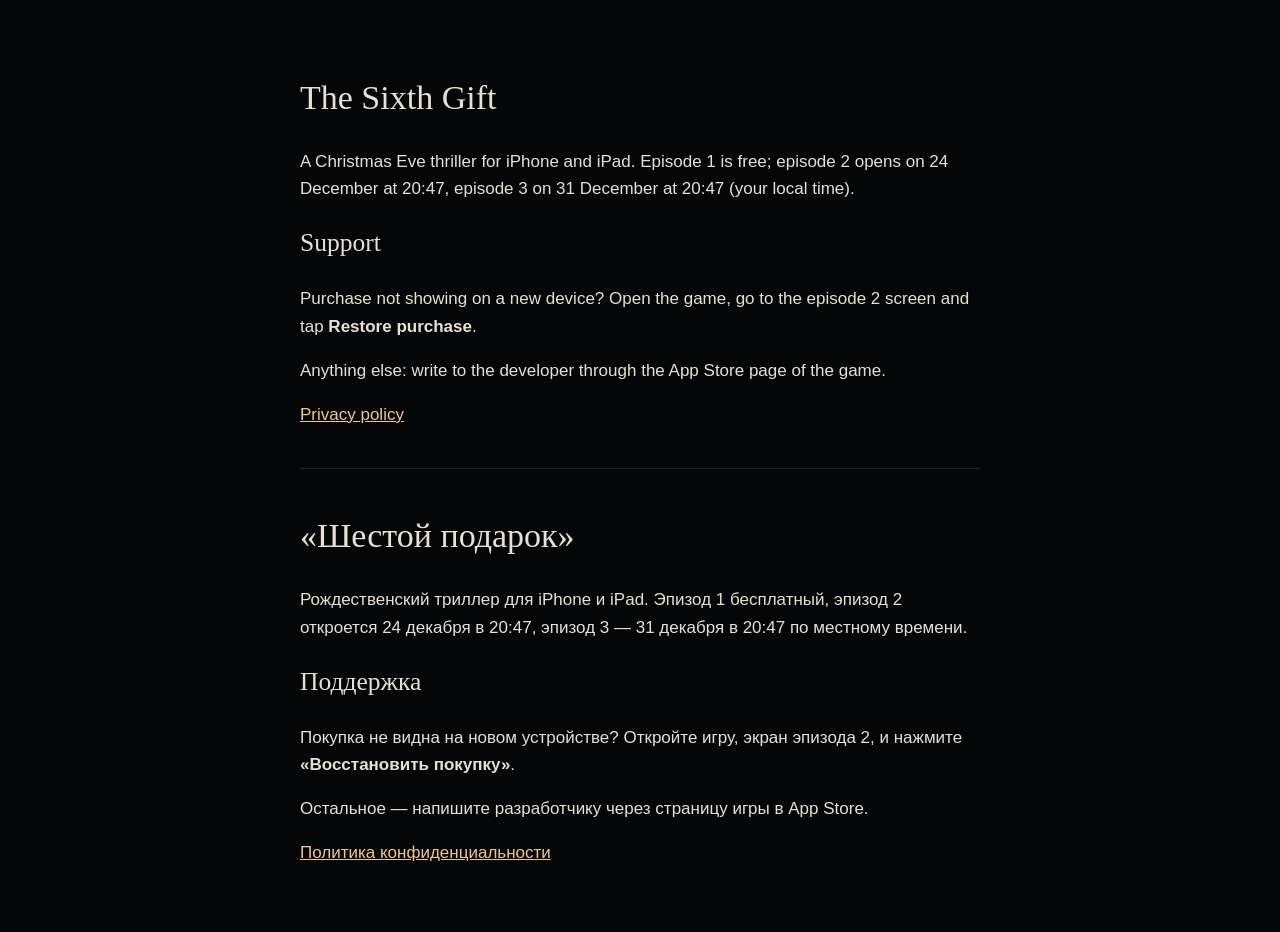
==== index.html @ 26faf343 "Шестой подарок: OpenSpec add-sixth-gift, ядро, сценарий, приложение, шейдеры, fastlane Co-Authored-B" ====
<!doctype html><html lang="en"><head><meta charset="utf-8"><meta name="viewport" content="width=device-width,initial-scale=1">
<title>The Sixth Gift — Support</title><style>body{background:#050607;color:#e8e1d3;font:17px/1.6 -apple-system,Helvetica,Arial,sans-serif;max-width:680px;margin:0 auto;padding:48px 20px}
h1,h2{font-family:Georgia,serif;font-weight:500}a{color:#efc792}hr{border:0;border-top:1px solid #222;margin:40px 0}</style></head><body>
<h1>The Sixth Gift</h1>
<p>A Christmas Eve thriller for iPhone and iPad. Episode 1 is free; episode 2 opens on 24 December at 20:47, episode 3 on 31 December at 20:47 (your local time).</p>
<h2>Support</h2>
<p>Purchase not showing on a new device? Open the game, go to the episode 2 screen and tap <b>Restore purchase</b>.</p>
<p>Anything else: write to the developer through the App Store page of the game.</p>
<p><a href="privacy.html">Privacy policy</a></p>
<hr>
<h1>«Шестой подарок»</h1>
<p>Рождественский триллер для iPhone и iPad. Эпизод 1 бесплатный, эпизод 2 откроется 24 декабря в 20:47, эпизод 3 — 31 декабря в 20:47 по местному времени.</p>
<h2>Поддержка</h2>
<p>Покупка не видна на новом устройстве? Откройте игру, экран эпизода 2, и нажмите <b>«Восстановить покупку»</b>.</p>
<p>Остальное — напишите разработчику через страницу игры в App Store.</p>
<p><a href="privacy.html">Политика конфиденциальности</a></p>
</body></html>
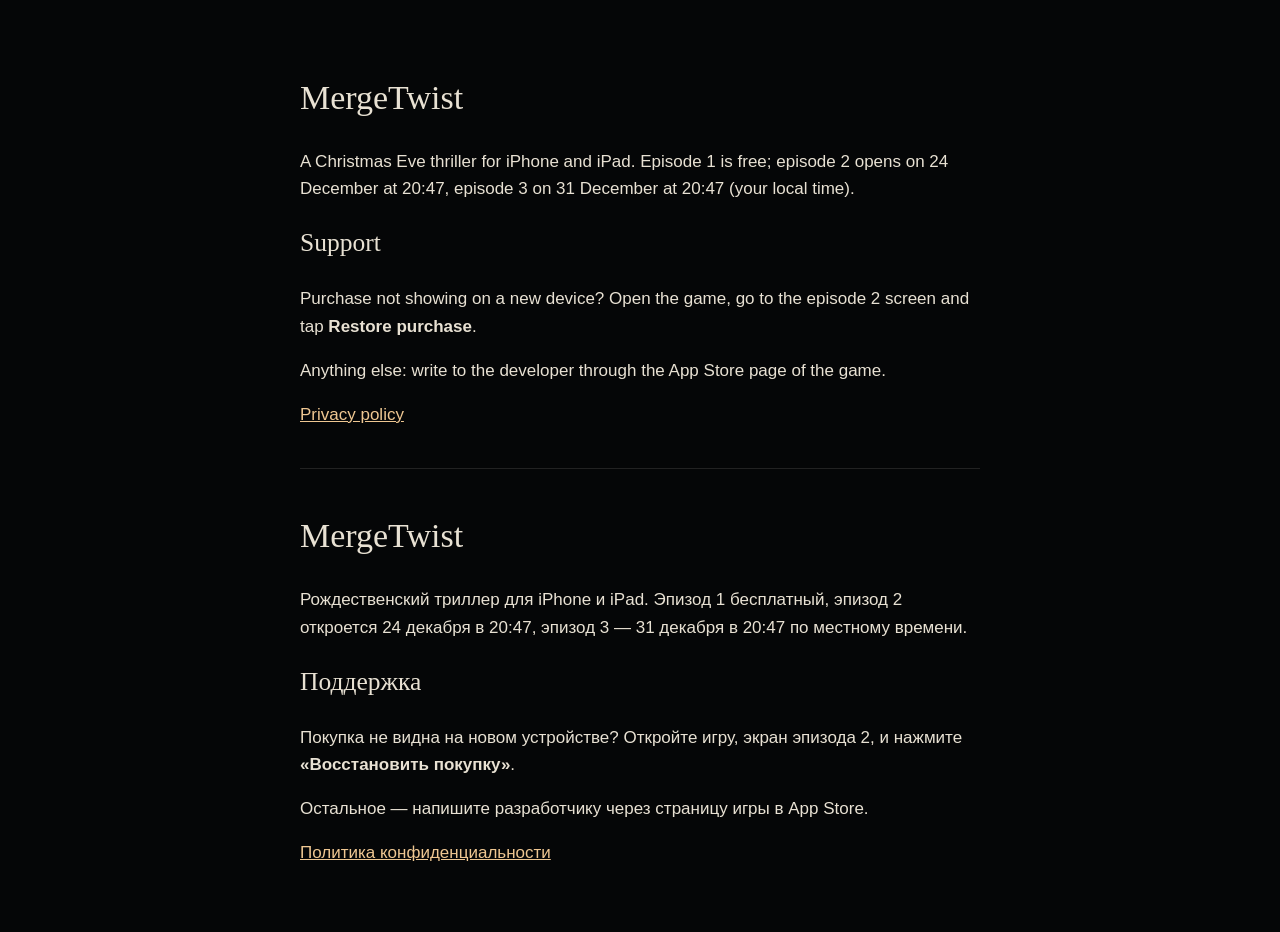
==== commit 9480d5a5: "Группа GitLab mergetwist: match, адреса сайта поддержки и политики, Pages для сайта, имя MergeTwist " ====
--- a/index.html
+++ b/index.html
@@ -1,14 +1,14 @@
 <!doctype html><html lang="en"><head><meta charset="utf-8"><meta name="viewport" content="width=device-width,initial-scale=1">
-<title>The Sixth Gift — Support</title><style>body{background:#050607;color:#e8e1d3;font:17px/1.6 -apple-system,Helvetica,Arial,sans-serif;max-width:680px;margin:0 auto;padding:48px 20px}
+<title>MergeTwist — Support</title><style>body{background:#050607;color:#e8e1d3;font:17px/1.6 -apple-system,Helvetica,Arial,sans-serif;max-width:680px;margin:0 auto;padding:48px 20px}
 h1,h2{font-family:Georgia,serif;font-weight:500}a{color:#efc792}hr{border:0;border-top:1px solid #222;margin:40px 0}</style></head><body>
-<h1>The Sixth Gift</h1>
+<h1>MergeTwist</h1>
 <p>A Christmas Eve thriller for iPhone and iPad. Episode 1 is free; episode 2 opens on 24 December at 20:47, episode 3 on 31 December at 20:47 (your local time).</p>
 <h2>Support</h2>
 <p>Purchase not showing on a new device? Open the game, go to the episode 2 screen and tap <b>Restore purchase</b>.</p>
 <p>Anything else: write to the developer through the App Store page of the game.</p>
 <p><a href="privacy.html">Privacy policy</a></p>
 <hr>
-<h1>«Шестой подарок»</h1>
+<h1>MergeTwist</h1>
 <p>Рождественский триллер для iPhone и iPad. Эпизод 1 бесплатный, эпизод 2 откроется 24 декабря в 20:47, эпизод 3 — 31 декабря в 20:47 по местному времени.</p>
 <h2>Поддержка</h2>
 <p>Покупка не видна на новом устройстве? Откройте игру, экран эпизода 2, и нажмите <b>«Восстановить покупку»</b>.</p>
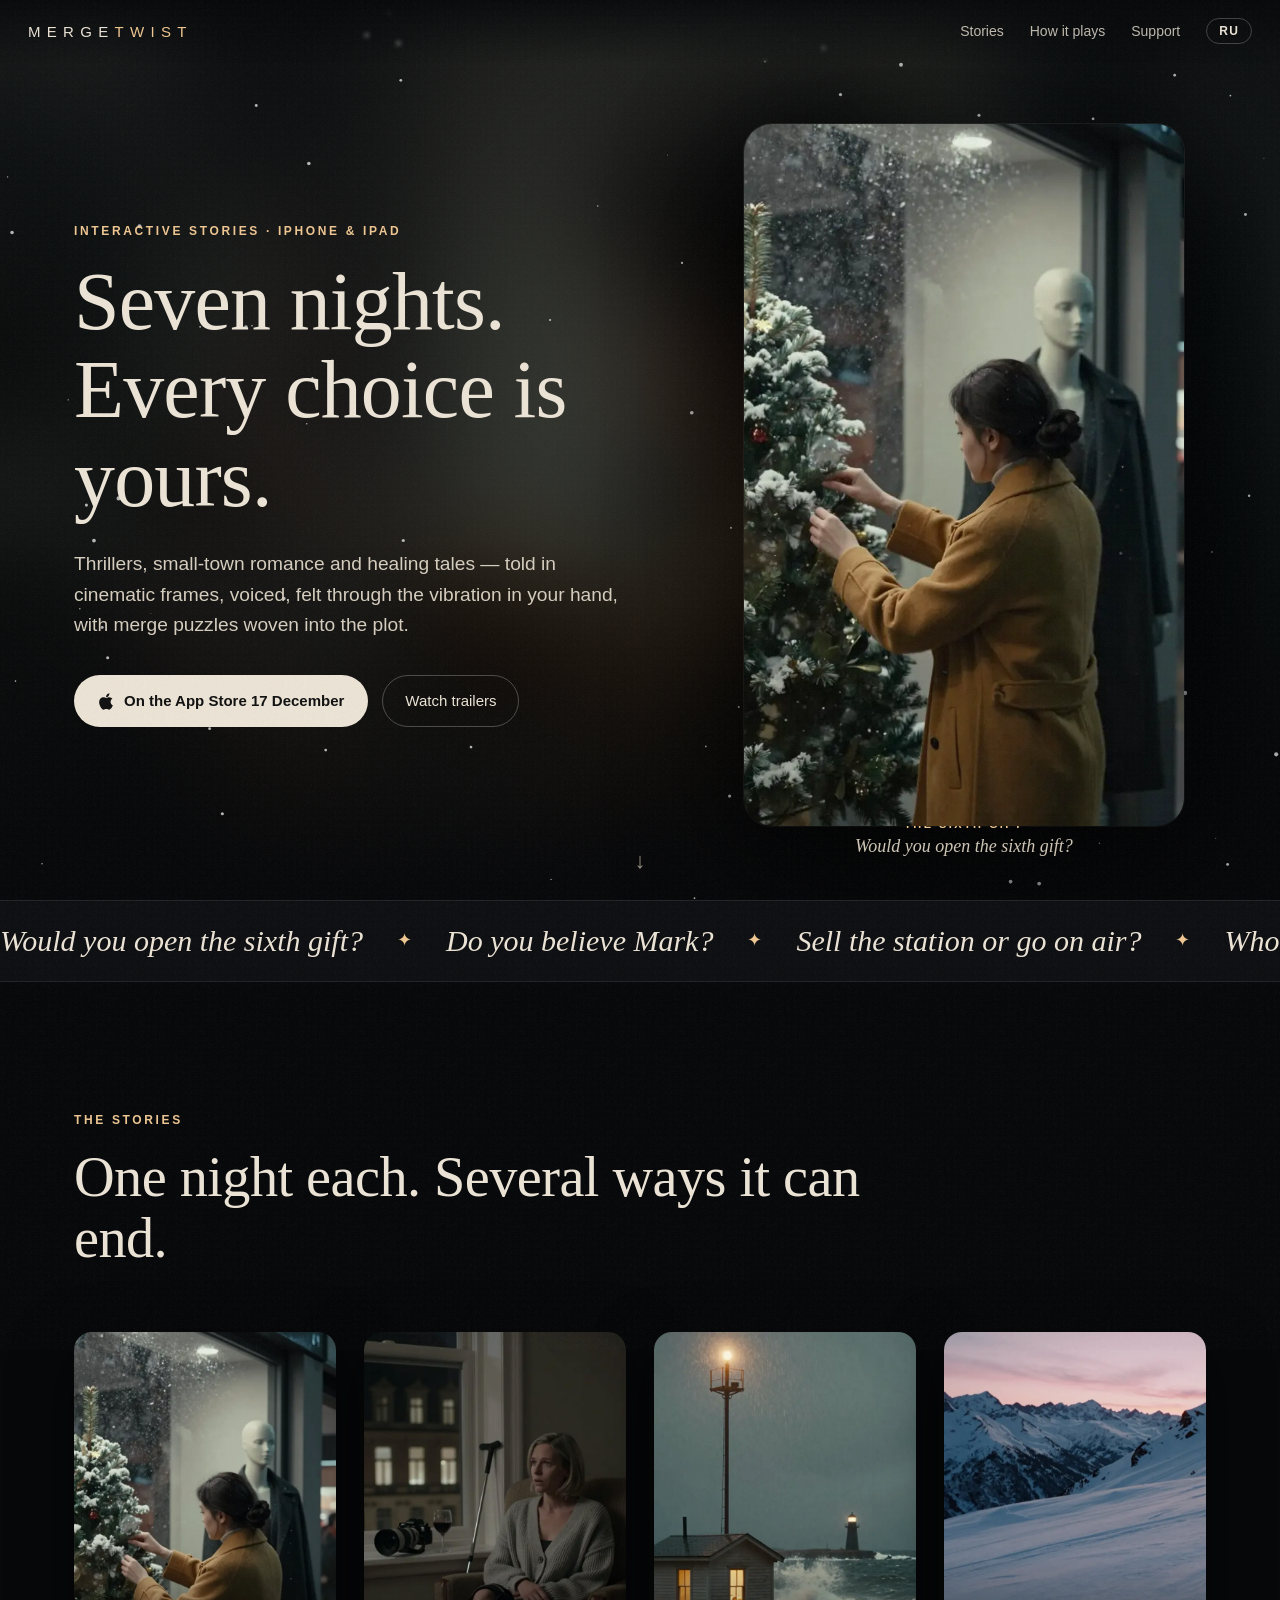
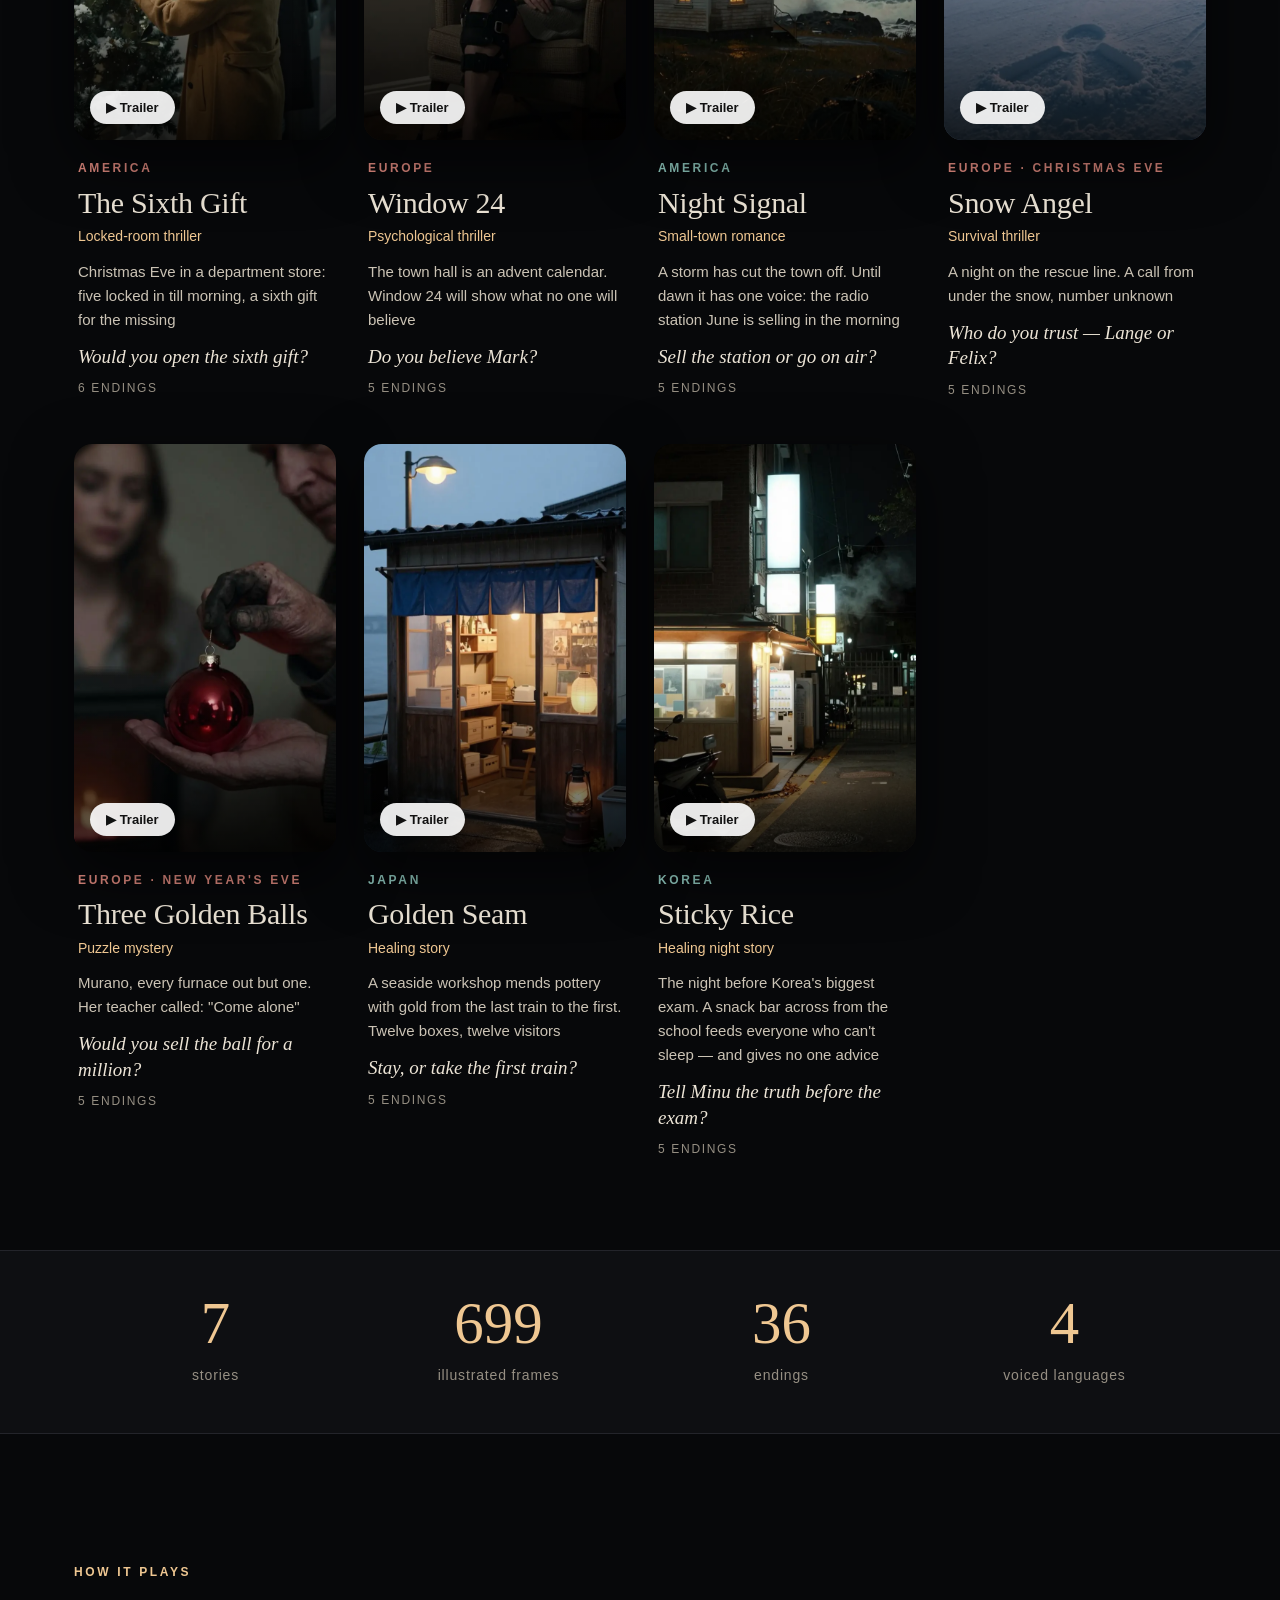
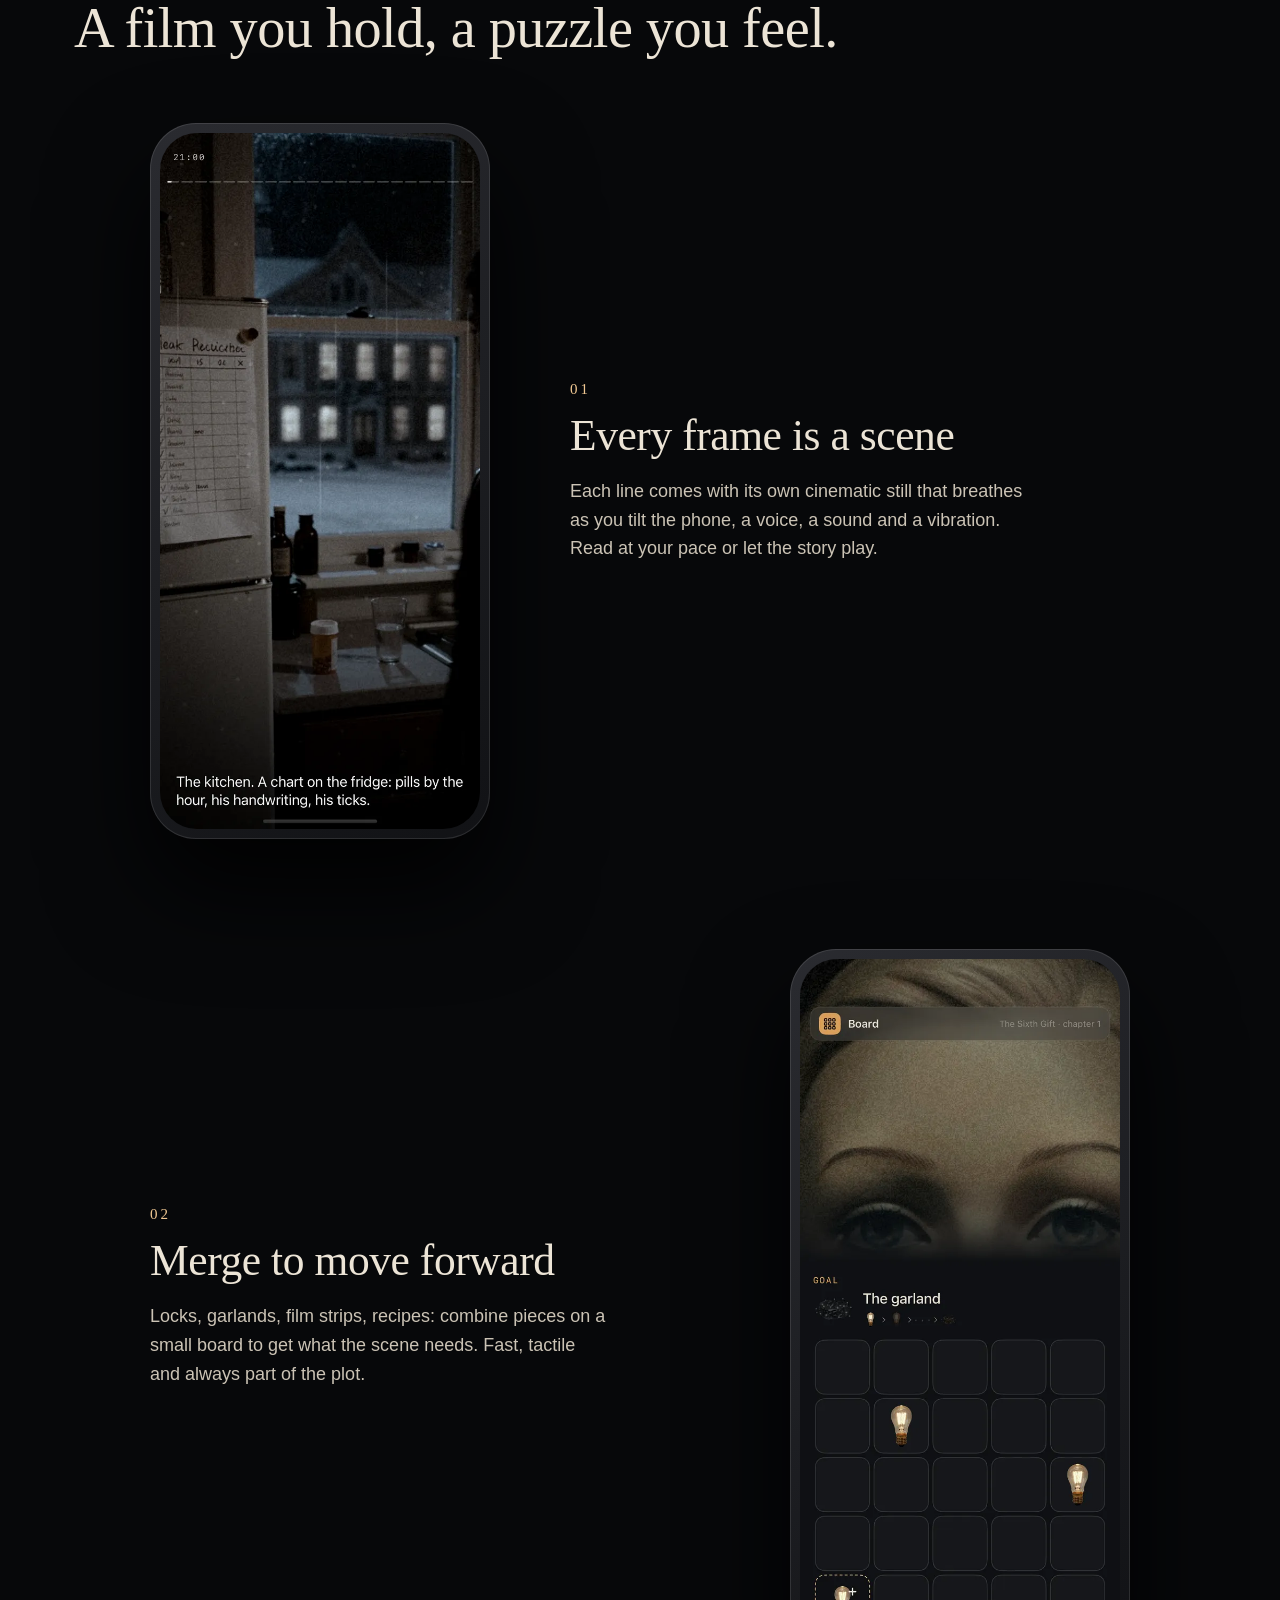
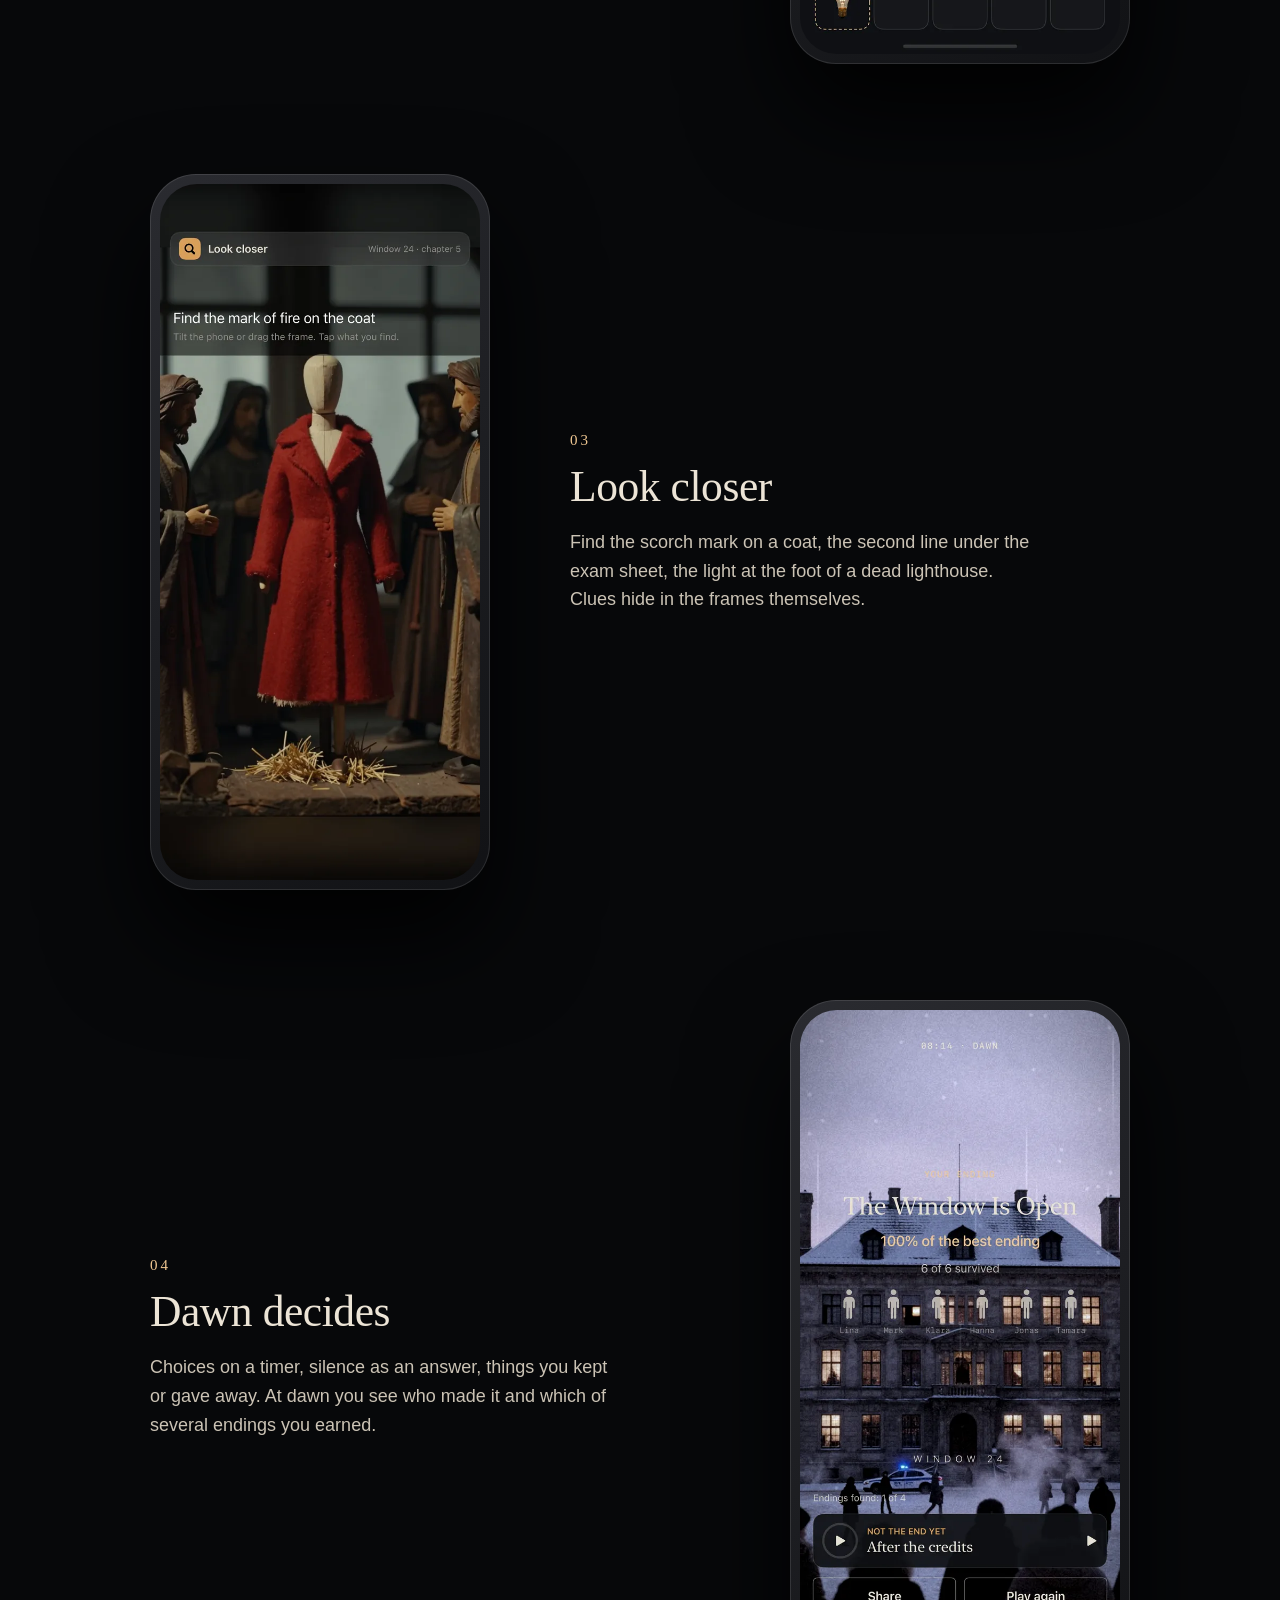
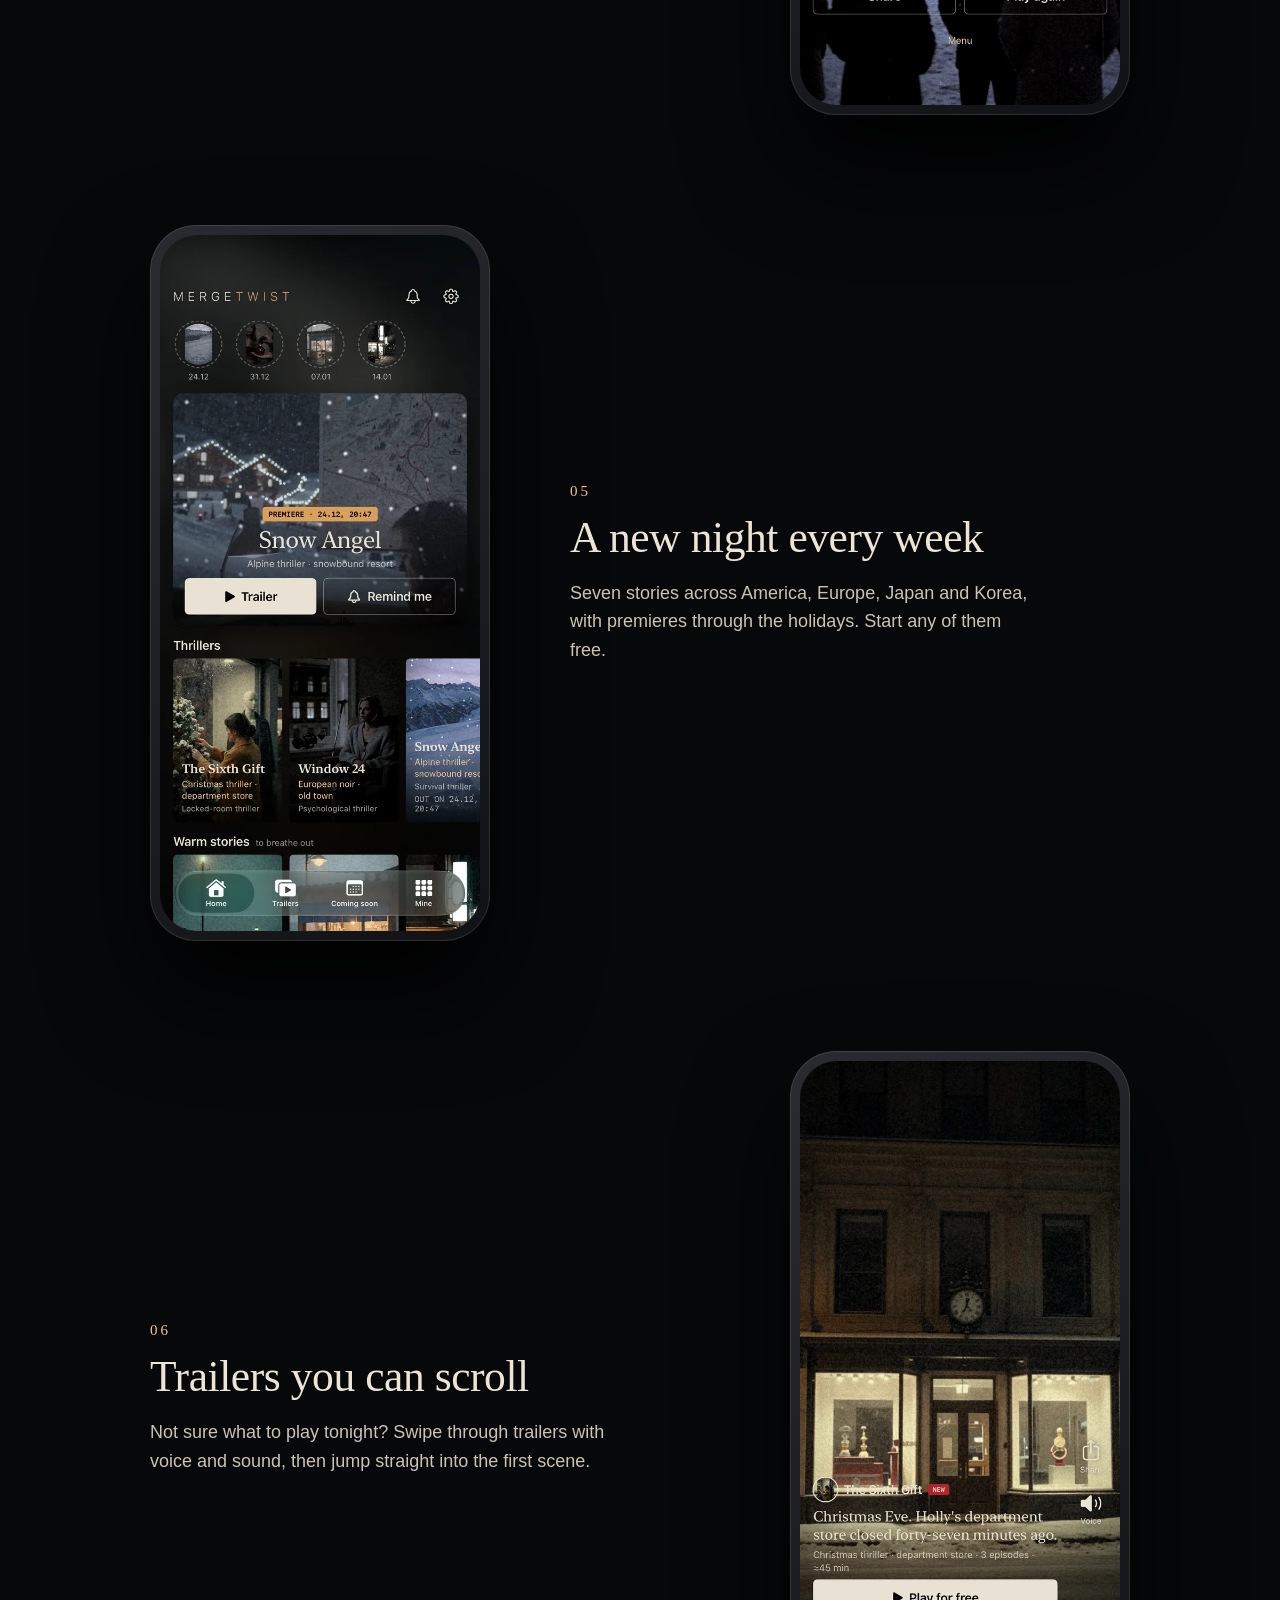
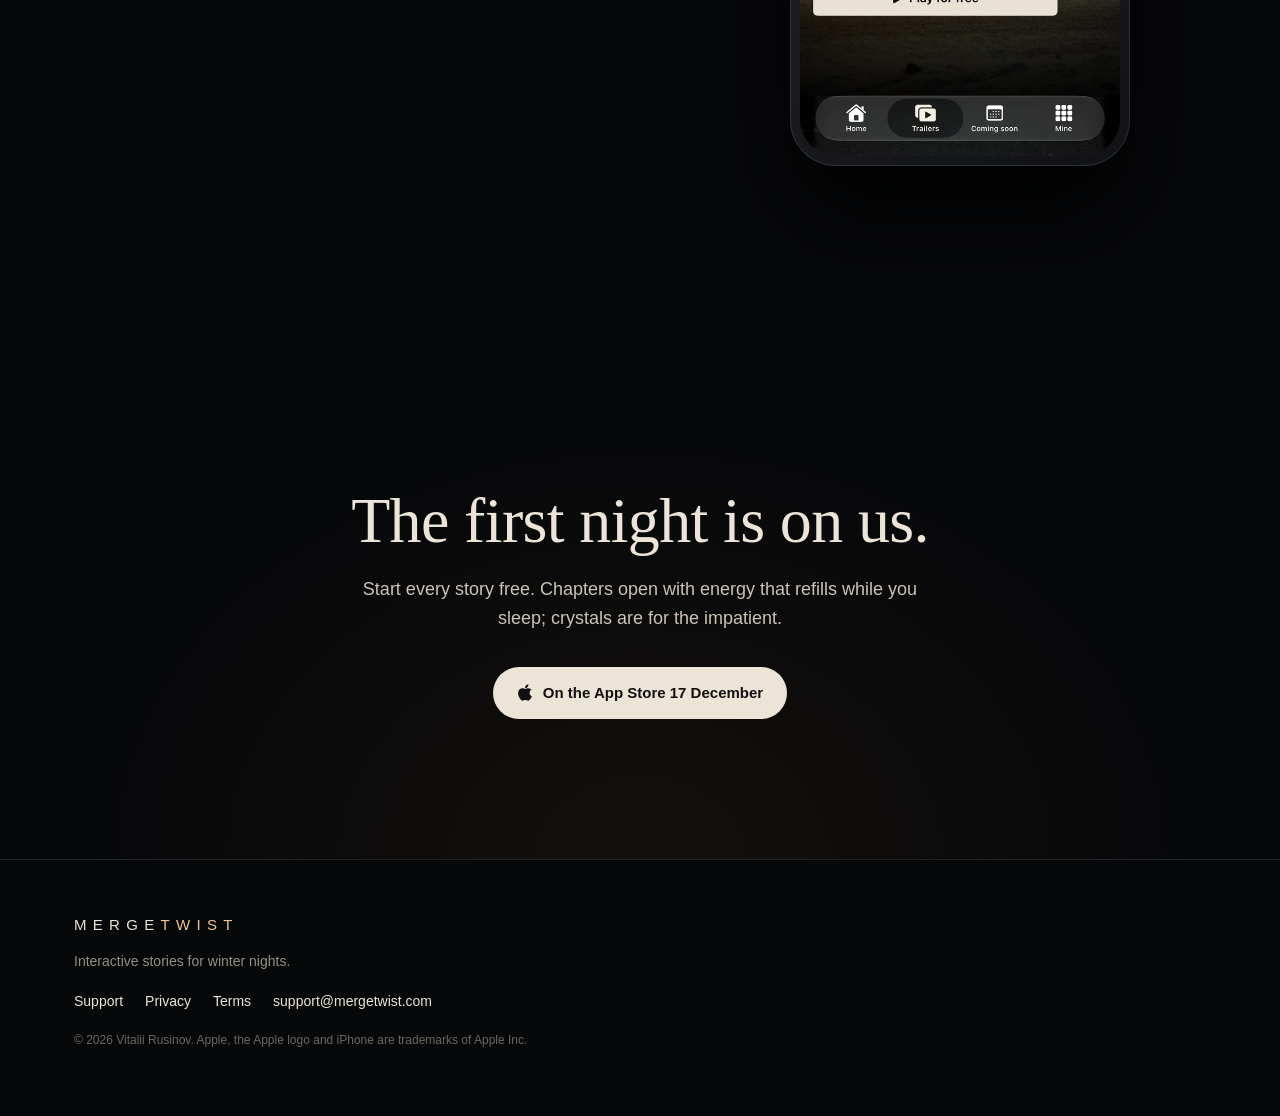
==== commit 4f027edb: "Сайт: главная с историями и трейлерами из кадров (карта глубины), как играть, поддержка, конфиденциа" ====
--- a/index.html
+++ b/index.html
@@ -1,17 +1,87 @@
-<!doctype html><html lang="en"><head><meta charset="utf-8"><meta name="viewport" content="width=device-width,initial-scale=1">
-<title>MergeTwist — Support</title><style>body{background:#050607;color:#e8e1d3;font:17px/1.6 -apple-system,Helvetica,Arial,sans-serif;max-width:680px;margin:0 auto;padding:48px 20px}
-h1,h2{font-family:Georgia,serif;font-weight:500}a{color:#efc792}hr{border:0;border-top:1px solid #222;margin:40px 0}</style></head><body>
-<h1>MergeTwist</h1>
-<p>A Christmas Eve thriller for iPhone and iPad. Episode 1 is free; episode 2 opens on 24 December at 20:47, episode 3 on 31 December at 20:47 (your local time).</p>
-<h2>Support</h2>
-<p>Purchase not showing on a new device? Open the game, go to the episode 2 screen and tap <b>Restore purchase</b>.</p>
-<p>Anything else: write to the developer through the App Store page of the game.</p>
-<p><a href="privacy.html">Privacy policy</a></p>
-<hr>
-<h1>MergeTwist</h1>
-<p>Рождественский триллер для iPhone и iPad. Эпизод 1 бесплатный, эпизод 2 откроется 24 декабря в 20:47, эпизод 3 — 31 декабря в 20:47 по местному времени.</p>
-<h2>Поддержка</h2>
-<p>Покупка не видна на новом устройстве? Откройте игру, экран эпизода 2, и нажмите <b>«Восстановить покупку»</b>.</p>
-<p>Остальное — напишите разработчику через страницу игры в App Store.</p>
-<p><a href="privacy.html">Политика конфиденциальности</a></p>
-</body></html>+<!doctype html>
+<html lang="en"><head><meta charset="utf-8"><meta name="viewport" content="width=device-width,initial-scale=1,viewport-fit=cover">
+<title>MergeTwist — interactive stories with merge puzzles</title><meta name="description" content="Seven interactive stories for winter nights: thrillers, romance and healing tales in cinematic frames, with merge puzzles. iPhone and iPad."><meta name="theme-color" content="#07080a">
+<meta property="og:title" content="MergeTwist — interactive stories with merge puzzles"><meta property="og:description" content="Seven interactive stories for winter nights: thrillers, romance and healing tales in cinematic frames, with merge puzzles. iPhone and iPad."><meta property="og:image" content="https://mergetwist.com/assets/og.jpg">
+<meta name="twitter:card" content="summary_large_image"><link rel="icon" href="assets/favicon.png"><link rel="apple-touch-icon" href="assets/icon.png">
+<link rel="stylesheet" href="site.css">
+<script>try{var l=localStorage.getItem('lang')||(navigator.language||'').slice(0,2);if(l==='ru')document.documentElement.lang='ru'}catch(e){}</script>
+</head><body class="home">
+<header class="top"><a class="logo" href="index.html" aria-label="MergeTwist">MERGE<b>TWIST</b></a>
+<nav><a href="index.html#stories"><span class="en">Stories</span><span class="ru">Истории</span></a><a href="index.html#play"><span class="en">How it plays</span><span class="ru">Как играть</span></a><a href="support.html"><span class="en">Support</span><span class="ru">Поддержка</span></a>
+<button class="lang" type="button" aria-label="Language"><span class="en">RU</span><span class="ru">EN</span></button></nav></header>
+<main>
+<section class="hero" id="top"><div class="hero-bg" aria-hidden="true"></div><canvas class="snow" aria-hidden="true"></canvas>
+<div class="hero-in"><div class="hero-copy">
+<p class="eyebrow"><span class="en">Interactive stories · iPhone &amp; iPad</span><span class="ru">Интерактивные истории · iPhone и iPad</span></p>
+<h1><span class="en">Seven nights.<br>Every choice is yours.</span><span class="ru">Семь ночей.<br>Каждый выбор — твой.</span></h1>
+<p class="lead"><span class="en">Thrillers, small-town romance and healing tales — told in cinematic frames, voiced, felt through the vibration in your hand, with merge puzzles woven into the plot.</span><span class="ru">Триллеры, романы и тёплые истории — в кинокадрах, с голосами и вибрацией в руке, и с merge-головоломками прямо внутри сюжета.</span></p>
+<div class="cta"><span class="store"><span class="en">On the App Store 17 December</span><span class="ru">В App Store с 17 декабря</span></span><a class="ghost" href="#stories"><span class="en">Watch trailers</span><span class="ru">Смотреть трейлеры</span></a></div>
+</div><div class="hero-frame"><div class="depth" data-hero></div><p class="hero-cap" aria-live="polite"></p></div></div>
+<a class="down" href="#asks" aria-label="Scroll">↓</a></section>
+<section class="asks" id="asks" aria-label="Questions"><div class="track"><span><span class="en">Would you open the sixth gift?</span><span class="ru">Открыл бы шестой подарок?</span></span><i>✦</i><span><span class="en">Do you believe Mark?</span><span class="ru">А ты веришь Марку?</span></span><i>✦</i><span><span class="en">Sell the station or go on air?</span><span class="ru">Продать станцию или выйти в эфир?</span></span><i>✦</i><span><span class="en">Who do you trust — Lange or Felix?</span><span class="ru">Кому ты веришь — Ланге или Феликсу?</span></span><i>✦</i><span><span class="en">Would you sell the ball for a million?</span><span class="ru">Отдал бы шар за миллион?</span></span><i>✦</i><span><span class="en">Stay, or take the first train?</span><span class="ru">Остаться или уехать первой электричкой?</span></span><i>✦</i><span><span class="en">Tell Minu the truth before the exam?</span><span class="ru">Сказать Мину правду до экзамена?</span></span><i>✦</i><span><span class="en">Would you open the sixth gift?</span><span class="ru">Открыл бы шестой подарок?</span></span><i>✦</i><span><span class="en">Do you believe Mark?</span><span class="ru">А ты веришь Марку?</span></span><i>✦</i><span><span class="en">Sell the station or go on air?</span><span class="ru">Продать станцию или выйти в эфир?</span></span><i>✦</i><span><span class="en">Who do you trust — Lange or Felix?</span><span class="ru">Кому ты веришь — Ланге или Феликсу?</span></span><i>✦</i><span><span class="en">Would you sell the ball for a million?</span><span class="ru">Отдал бы шар за миллион?</span></span><i>✦</i><span><span class="en">Stay, or take the first train?</span><span class="ru">Остаться или уехать первой электричкой?</span></span><i>✦</i><span><span class="en">Tell Minu the truth before the exam?</span><span class="ru">Сказать Мину правду до экзамена?</span></span><i>✦</i></div></section>
+<section class="stories" id="stories"><div class="wrap"><p class="eyebrow"><span class="en">The stories</span><span class="ru">Истории</span></p>
+<h2><span class="en">One night each. Several ways it can end.</span><span class="ru">По одной ночи. И несколько способов, чем она кончится.</span></h2>
+<div class="grid"><article class="card thriller reveal" style="--d:0ms">
+<button class="poster" type="button" data-story="sixth" aria-label="Trailer: The Sixth Gift">
+<img src="assets/f/c01-window-eva.webp" alt="" loading="lazy" width="720" height="1280"><span class="play">▶ <span class="en">Trailer</span><span class="ru">Трейлер</span></span></button>
+<div class="meta"><p class="eyebrow"><span class="en">America</span><span class="ru">Америка</span></p>
+<h3><span class="en">The Sixth Gift</span><span class="ru">Шестой подарок</span></h3><p class="tag"><span class="en">Locked-room thriller</span><span class="ru">Триллер взаперти</span></p>
+<p class="about"><span class="en">Christmas Eve in a department store: five locked in till morning, a sixth gift for the missing</span><span class="ru">Сочельник в универмаге: пятеро заперты до утра, шестой подарок — для пропавшего</span></p><p class="ask"><span class="en">Would you open the sixth gift?</span><span class="ru">Открыл бы шестой подарок?</span></p>
+<p class="ends"><span class="en">6 endings</span><span class="ru">Финалов: 6</span></p></div></article><article class="card thriller reveal" style="--d:60ms">
+<button class="poster" type="button" data-story="window" aria-label="Trailer: Window 24">
+<img src="assets/f/win-c01-lina-window.webp" alt="" loading="lazy" width="720" height="1280"><span class="play">▶ <span class="en">Trailer</span><span class="ru">Трейлер</span></span></button>
+<div class="meta"><p class="eyebrow"><span class="en">Europe</span><span class="ru">Европа</span></p>
+<h3><span class="en">Window 24</span><span class="ru">Окно 24</span></h3><p class="tag"><span class="en">Psychological thriller</span><span class="ru">Психологический триллер</span></p>
+<p class="about"><span class="en">The town hall is an advent calendar. Window 24 will show what no one will believe</span><span class="ru">Ратуша напротив — адвент-календарь. В окне 24 появится то, чему никто не поверит</span></p><p class="ask"><span class="en">Do you believe Mark?</span><span class="ru">А ты веришь Марку?</span></p>
+<p class="ends"><span class="en">5 endings</span><span class="ru">Финалов: 5</span></p></div></article><article class="card warm reveal" style="--d:120ms">
+<button class="poster" type="button" data-story="signal" aria-label="Trailer: Night Signal">
+<img src="assets/f/sig-c01-station-storm.webp" alt="" loading="lazy" width="720" height="1280"><span class="play">▶ <span class="en">Trailer</span><span class="ru">Трейлер</span></span></button>
+<div class="meta"><p class="eyebrow"><span class="en">America</span><span class="ru">Америка</span></p>
+<h3><span class="en">Night Signal</span><span class="ru">Ночной эфир</span></h3><p class="tag"><span class="en">Small-town romance</span><span class="ru">Роман в маленьком городке</span></p>
+<p class="about"><span class="en">A storm has cut the town off. Until dawn it has one voice: the radio station June is selling in the morning</span><span class="ru">Шторм отрезал городок от мира. До рассвета у него один голос — радиостанция, которую Джун утром продаёт</span></p><p class="ask"><span class="en">Sell the station or go on air?</span><span class="ru">Продать станцию или выйти в эфир?</span></p>
+<p class="ends"><span class="en">5 endings</span><span class="ru">Финалов: 5</span></p></div></article><article class="card thriller reveal" style="--d:180ms">
+<button class="poster" type="button" data-story="angel" aria-label="Trailer: Snow Angel">
+<img src="assets/f/ang-c01-dawn.webp" alt="" loading="lazy" width="720" height="1280"><span class="play">▶ <span class="en">Trailer</span><span class="ru">Трейлер</span></span></button>
+<div class="meta"><p class="eyebrow"><span class="en">Europe</span><span class="ru">Европа</span> · <span class="en">Christmas Eve</span><span class="ru">Сочельник</span></p>
+<h3><span class="en">Snow Angel</span><span class="ru">Снежный ангел</span></h3><p class="tag"><span class="en">Survival thriller</span><span class="ru">Триллер на выживание</span></p>
+<p class="about"><span class="en">A night on the rescue line. A call from under the snow, number unknown</span><span class="ru">Ночь на линии спасателей. Звонок из-под снега, номер не определён</span></p><p class="ask"><span class="en">Who do you trust — Lange or Felix?</span><span class="ru">Кому ты веришь — Ланге или Феликсу?</span></p>
+<p class="ends"><span class="en">5 endings</span><span class="ru">Финалов: 5</span></p></div></article><article class="card thriller reveal" style="--d:240ms">
+<button class="poster" type="button" data-story="balls" aria-label="Trailer: Three Golden Balls">
+<img src="assets/f/bal-c01-bauble.webp" alt="" loading="lazy" width="720" height="1280"><span class="play">▶ <span class="en">Trailer</span><span class="ru">Трейлер</span></span></button>
+<div class="meta"><p class="eyebrow"><span class="en">Europe</span><span class="ru">Европа</span> · <span class="en">New Year&#x27;s Eve</span><span class="ru">Новогодняя ночь</span></p>
+<h3><span class="en">Three Golden Balls</span><span class="ru">Три золотых шара</span></h3><p class="tag"><span class="en">Puzzle mystery</span><span class="ru">Детектив-загадка</span></p>
+<p class="about"><span class="en">Murano, every furnace out but one. Her teacher called: &quot;Come alone&quot;</span><span class="ru">Мурано, погашены все печи, кроме одной. Учитель позвал: «Приезжай. Одна»</span></p><p class="ask"><span class="en">Would you sell the ball for a million?</span><span class="ru">Отдал бы шар за миллион?</span></p>
+<p class="ends"><span class="en">5 endings</span><span class="ru">Финалов: 5</span></p></div></article><article class="card warm reveal" style="--d:300ms">
+<button class="poster" type="button" data-story="seam" aria-label="Trailer: Golden Seam">
+<img src="assets/f/seam-c01-workshop.webp" alt="" loading="lazy" width="720" height="1280"><span class="play">▶ <span class="en">Trailer</span><span class="ru">Трейлер</span></span></button>
+<div class="meta"><p class="eyebrow"><span class="en">Japan</span><span class="ru">Япония</span></p>
+<h3><span class="en">Golden Seam</span><span class="ru">Золотой шов</span></h3><p class="tag"><span class="en">Healing story</span><span class="ru">Тёплая история</span></p>
+<p class="about"><span class="en">A seaside workshop mends pottery with gold from the last train to the first. Twelve boxes, twelve visitors</span><span class="ru">Мастерская у моря чинит посуду золотом от последней электрички до первой. Двенадцать коробок, двенадцать гостей</span></p><p class="ask"><span class="en">Stay, or take the first train?</span><span class="ru">Остаться или уехать первой электричкой?</span></p>
+<p class="ends"><span class="en">5 endings</span><span class="ru">Финалов: 5</span></p></div></article><article class="card warm reveal" style="--d:360ms">
+<button class="poster" type="button" data-story="rice" aria-label="Trailer: Sticky Rice">
+<img src="assets/f/rice-c01-street.webp" alt="" loading="lazy" width="720" height="1280"><span class="play">▶ <span class="en">Trailer</span><span class="ru">Трейлер</span></span></button>
+<div class="meta"><p class="eyebrow"><span class="en">Korea</span><span class="ru">Корея</span></p>
+<h3><span class="en">Sticky Rice</span><span class="ru">Липкий рис</span></h3><p class="tag"><span class="en">Healing night story</span><span class="ru">Тёплая ночная история</span></p>
+<p class="about"><span class="en">The night before Korea&#x27;s biggest exam. A snack bar across from the school feeds everyone who can&#x27;t sleep — and gives no one advice</span><span class="ru">Ночь перед главным экзаменом Кореи. Закусочная напротив школы кормит всех, кому не спится, — и никому не даёт советов</span></p><p class="ask"><span class="en">Tell Minu the truth before the exam?</span><span class="ru">Сказать Мину правду до экзамена?</span></p>
+<p class="ends"><span class="en">5 endings</span><span class="ru">Финалов: 5</span></p></div></article></div></div></section>
+<section class="stats"><div class="wrap"><div><b>7</b><span class="en">stories</span><span class="ru">историй</span></div><div><b>699</b><span class="en">illustrated frames</span><span class="ru">кадров</span></div><div><b>36</b><span class="en">endings</span><span class="ru">финалов</span></div><div><b>4</b><span class="en">voiced languages</span><span class="ru">языка озвучки</span></div></div></section>
+<section class="play" id="play"><div class="wrap"><p class="eyebrow"><span class="en">How it plays</span><span class="ru">Как играть</span></p>
+<h2><span class="en">A film you hold, a puzzle you feel.</span><span class="ru">Кино в руках и головоломка на ощупь.</span></h2><div class="row reveal"><figure class="phone"><img class="en" src="assets/s/iphone-05-frame-en.webp" alt="Every frame is a scene" loading="lazy" width="600" height="1304"><img class="ru" src="assets/s/iphone-05-frame-ru.webp" alt="Каждый кадр — сцена" loading="lazy" width="600" height="1304"></figure>
+<div class="copy"><p class="num">01</p><h3><span class="en">Every frame is a scene</span><span class="ru">Каждый кадр — сцена</span></h3><p><span class="en">Each line comes with its own cinematic still that breathes as you tilt the phone, a voice, a sound and a vibration. Read at your pace or let the story play.</span><span class="ru">У каждой реплики свой кинокадр: он оживает, когда наклоняешь телефон, с голосом, звуком и вибрацией. Читай в своём темпе или включи историю целиком.</span></p></div></div><div class="row flip reveal"><figure class="phone"><img class="en" src="assets/s/iphone-07-merge-en.webp" alt="Merge to move forward" loading="lazy" width="600" height="1304"><img class="ru" src="assets/s/iphone-07-merge-ru.webp" alt="Соединяй, чтобы идти дальше" loading="lazy" width="600" height="1304"></figure>
+<div class="copy"><p class="num">02</p><h3><span class="en">Merge to move forward</span><span class="ru">Соединяй, чтобы идти дальше</span></h3><p><span class="en">Locks, garlands, film strips, recipes: combine pieces on a small board to get what the scene needs. Fast, tactile and always part of the plot.</span><span class="ru">Замки, гирлянды, плёнка, рецепты: собирай предметы на маленьком поле, чтобы получить то, что нужно сцене. Быстро, на ощупь и всегда внутри сюжета.</span></p></div></div><div class="row reveal"><figure class="phone"><img class="en" src="assets/s/iphone-09-look-en.webp" alt="Look closer" loading="lazy" width="600" height="1304"><img class="ru" src="assets/s/iphone-09-look-ru.webp" alt="Присмотрись" loading="lazy" width="600" height="1304"></figure>
+<div class="copy"><p class="num">03</p><h3><span class="en">Look closer</span><span class="ru">Присмотрись</span></h3><p><span class="en">Find the scorch mark on a coat, the second line under the exam sheet, the light at the foot of a dead lighthouse. Clues hide in the frames themselves.</span><span class="ru">Найди подпалину на пальто, второй лист под экзаменационным, огонёк у подножия мёртвого маяка. Улики спрятаны в самих кадрах.</span></p></div></div><div class="row flip reveal"><figure class="phone"><img class="en" src="assets/s/iphone-20-dawn-en.webp" alt="Dawn decides" loading="lazy" width="600" height="1304"><img class="ru" src="assets/s/iphone-20-dawn-ru.webp" alt="Рассвет решает" loading="lazy" width="600" height="1304"></figure>
+<div class="copy"><p class="num">04</p><h3><span class="en">Dawn decides</span><span class="ru">Рассвет решает</span></h3><p><span class="en">Choices on a timer, silence as an answer, things you kept or gave away. At dawn you see who made it and which of several endings you earned.</span><span class="ru">Выборы на время, молчание как ответ, вещи, которые ты оставил или отдал. На рассвете видно, кто дожил и какой из финалов ты заслужил.</span></p></div></div><div class="row reveal"><figure class="phone"><img class="en" src="assets/s/iphone-01-catalog-en.webp" alt="A new night every week" loading="lazy" width="600" height="1304"><img class="ru" src="assets/s/iphone-01-catalog-ru.webp" alt="Новая ночь каждую неделю" loading="lazy" width="600" height="1304"></figure>
+<div class="copy"><p class="num">05</p><h3><span class="en">A new night every week</span><span class="ru">Новая ночь каждую неделю</span></h3><p><span class="en">Seven stories across America, Europe, Japan and Korea, with premieres through the holidays. Start any of them free.</span><span class="ru">Семь историй: Америка, Европа, Япония, Корея — премьеры на все праздники. Любую можно начать бесплатно.</span></p></div></div><div class="row flip reveal"><figure class="phone"><img class="en" src="assets/s/iphone-31-trailers-en.webp" alt="Trailers you can scroll" loading="lazy" width="600" height="1304"><img class="ru" src="assets/s/iphone-31-trailers-ru.webp" alt="Трейлеры в ленте" loading="lazy" width="600" height="1304"></figure>
+<div class="copy"><p class="num">06</p><h3><span class="en">Trailers you can scroll</span><span class="ru">Трейлеры в ленте</span></h3><p><span class="en">Not sure what to play tonight? Swipe through trailers with voice and sound, then jump straight into the first scene.</span><span class="ru">Не знаешь, что сыграть сегодня? Листай трейлеры с голосом и звуком и сразу переходи к первой сцене.</span></p></div></div></div></section>
+<section class="final"><div class="wrap reveal"><h2><span class="en">The first night is on us.</span><span class="ru">Первая ночь — за наш счёт.</span></h2>
+<p><span class="en">Start every story free. Chapters open with energy that refills while you sleep; crystals are for the impatient.</span><span class="ru">Любая история начинается бесплатно. Главы открываются энергией, которая копится, пока ты спишь; кристаллы — для нетерпеливых.</span></p>
+<span class="store"><span class="en">On the App Store 17 December</span><span class="ru">В App Store с 17 декабря</span></span></div></section>
+</main>
+<div class="viewer" hidden role="dialog" aria-modal="true" aria-label="Trailer"><div class="bars"></div><div class="depth" data-viewer></div>
+<div class="sub"><p class="who"></p><p class="line"></p></div><div class="end"><h3></h3><p class="ask"></p><span class="store"><span class="en">On the App Store 17 December</span><span class="ru">В App Store с 17 декабря</span></span></div>
+<button class="prev" type="button" aria-label="Back"></button><button class="next" type="button" aria-label="Next"></button><button class="close" type="button" aria-label="Close">✕</button></div>
+<script>window.STORIES=[{"id": "sixth", "cover": "c01-window-eva", "mood": "thriller", "endings": 6, "trailer": [{"img": "c01-street", "en": "Christmas Eve. Holly's department store closed forty-seven minutes ago.", "ru": "Сочельник. Универмаг «Холли» закрылся сорок семь минут назад.", "whoEn": "", "whoRu": ""}, {"img": "c01-window-eva", "en": "Eva Lang, window dresser. The last window of the season.", "ru": "Ева Ланг, декоратор. Последняя витрина сезона.", "whoEn": "", "whoRu": ""}, {"img": "c01-mannequin-eyes", "en": "The mannequin faces the street. This morning it faced the store.", "ru": "Манекен смотрит на улицу. Утром он смотрел в зал.", "whoEn": "", "whoRu": ""}, {"img": "c02-tags", "en": "Names on the tags. Eva. Teo. Margo. Sunny. Irma.", "ru": "На бирках имена. Ева. Тео. Марго. Санни. Ирма.", "whoEn": "", "whoRu": ""}, {"img": "c02-mitten", "en": "Inside, a child's mitten. Embroidered: “Mika.”", "ru": "Внутри детская варежка. Вышито: «Мика».", "whoEn": "", "whoRu": ""}], "titleEn": "The Sixth Gift", "tagEn": "Locked-room thriller", "styleEn": "Christmas thriller · department store", "sectionEn": "America", "aboutEn": "Christmas Eve in a department store: five locked in till morning, a sixth gift for the missing", "askEn": "Would you open the sixth gift?", "holidayEn": "", "titleRu": "Шестой подарок", "tagRu": "Триллер взаперти", "styleRu": "Рождественский триллер · универмаг", "sectionRu": "Америка", "aboutRu": "Сочельник в универмаге: пятеро заперты до утра, шестой подарок — для пропавшего", "askRu": "Открыл бы шестой подарок?", "holidayRu": ""}, {"id": "window", "cover": "win-c01-lina-window", "mood": "thriller", "endings": 5, "trailer": [{"img": "win-c01-town-hall", "en": "Christmas Eve. All December the town hall across the square has been an advent calendar.", "ru": "Сочельник. Весь декабрь ратуша напротив работает адвент-календарём.", "whoEn": "", "whoRu": ""}, {"img": "win-c01-lina-window", "en": "Lina Varga, photographer. Last Christmas Eve her car slid off an icy road. Since then she has watched the town from here.", "ru": "Лина Варга, фотограф. В прошлый сочельник её машину унесло с дороги на льду. С тех пор она смотрит на город отсюда.", "whoEn": "", "whoRu": ""}, {"img": "win-c01-palm", "en": "A palm. A woman's, pressed to the glass from the inside.", "ru": "Ладонь. Женская, прижата к стеклу изнутри.", "whoEn": "", "whoRu": ""}, {"img": "win-c03-old-phone", "en": "On the cracked screen, one letter: “H.”", "ru": "На треснувшем экране одна буква: «Х».", "whoEn": "", "whoRu": ""}, {"img": "win-c05-red-coat", "en": "Among the figures stands her red coat. On a headless dummy.", "ru": "Среди фигур стоит её красное пальто. На манекене без головы.", "whoEn": "", "whoRu": ""}], "titleEn": "Window 24", "tagEn": "Psychological thriller", "styleEn": "European noir · old town", "sectionEn": "Europe", "aboutEn": "The town hall is an advent calendar. Window 24 will show what no one will believe", "askEn": "Do you believe Mark?", "holidayEn": "", "titleRu": "Окно 24", "tagRu": "Психологический триллер", "styleRu": "Европейский нуар · старый город", "sectionRu": "Европа", "aboutRu": "Ратуша напротив — адвент-календарь. В окне 24 появится то, чему никто не поверит", "askRu": "А ты веришь Марку?", "holidayRu": ""}, {"id": "signal", "cover": "sig-c01-station-storm", "mood": "warm", "endings": 5, "trailer": [{"img": "sig-c01-station-storm", "en": "Larkspur Point, the Oregon coast. The radio station on the point has been off the air for two months, since Aunt Dee died.", "ru": "Ларкспур-Пойнт, побережье Орегона. Радиостанция на мысу молчит два месяца — с тех пор, как не стало тёти Ди.", "whoEn": "", "whoRu": ""}, {"img": "sig-c01-june-boxes", "en": "June Hart, thirty-four. Podcast producer from Seattle. A month ago she had a husband and a job.", "ru": "Джун Харт, тридцать четыре. Продюсер подкастов из Сиэтла. Месяц назад у неё были муж и работа.", "whoEn": "", "whoRu": ""}, {"img": "sig-c01-blackout", "en": "Lightning. The lights go out — in the studio, in all of Larkspur. Downstairs, a generator coughs and catches.", "ru": "Молния. Свет гаснет — в студии, во всём Ларкспуре. Внизу кашляет и заводится генератор.", "whoEn": "", "whoRu": ""}, {"img": "sig-c01-on-air", "en": "The sign above the door lights up. For the first time in two months.", "ru": "Над дверью загорается табличка. Впервые за два месяца.", "whoEn": "", "whoRu": ""}, {"img": "sig-c02-lines-lit", "en": "Six lines. Six blinking lights. The whole town wants to say something on air.", "ru": "Шесть линий. Шесть мигающих огней. Весь город хочет что-то сказать в эфир.", "whoEn": "", "whoRu": ""}], "titleEn": "Night Signal", "tagEn": "Small-town romance", "styleEn": "Small-town America · late-night radio", "sectionEn": "America", "aboutEn": "A storm has cut the town off. Until dawn it has one voice: the radio station June is selling in the morning", "askEn": "Sell the station or go on air?", "holidayEn": "", "titleRu": "Ночной эфир", "tagRu": "Роман в маленьком городке", "styleRu": "Американский городок · ночное радио", "sectionRu": "Америка", "aboutRu": "Шторм отрезал городок от мира. До рассвета у него один голос — радиостанция, которую Джун утром продаёт", "askRu": "Продать станцию или выйти в эфир?", "holidayRu": ""}, {"id": "angel", "cover": "ang-c01-dawn", "mood": "thriller", "endings": 5, "trailer": [{"img": "ang-c01-dispatch", "en": "Christmas Eve. The Eistal resort is full, not a room to spare.", "ru": "Сочельник. Курорт Айсталь полон, свободных номеров нет.", "whoEn": "", "whoRu": ""}, {"img": "ang-c01-vera", "en": "Vera Neumann is on duty alone. Nobody goes up the mountain on Christmas Eve.", "ru": "Вера Нойман дежурит одна. В сочельник в горы никто не ходит.", "whoEn": "", "whoRu": ""}, {"img": "ang-c01-line", "en": "The rescue line. Number withheld.", "ru": "Линия спасателей. Номер не определён.", "whoEn": "", "whoRu": ""}, {"img": "ang-c01-snow", "en": "— Anna. He put a phone in my hand. Told me to call you. Only you.", "ru": "— Анна. Он вложил мне телефон в руку. Сказал позвонить вам. Только вам.", "whoEn": "Anna", "whoRu": "Анна"}, {"img": "ang-c01-folder", "en": "Vera opens an old case file. In the photograph: snow, and the imprint of an angel.", "ru": "Вера открывает старую папку. На фотографии снег и отпечаток ангела.", "whoEn": "", "whoRu": ""}], "titleEn": "Snow Angel", "tagEn": "Survival thriller", "styleEn": "Alpine thriller · snowbound resort", "sectionEn": "Europe", "aboutEn": "A night on the rescue line. A call from under the snow, number unknown", "askEn": "Who do you trust — Lange or Felix?", "holidayEn": "Christmas Eve", "titleRu": "Снежный ангел", "tagRu": "Триллер на выживание", "styleRu": "Альпийский триллер · курорт в снегу", "sectionRu": "Европа", "aboutRu": "Ночь на линии спасателей. Звонок из-под снега, номер не определён", "askRu": "Кому ты веришь — Ланге или Феликсу?", "holidayRu": "Сочельник"}, {"id": "balls", "cover": "bal-c01-bauble", "mood": "thriller", "endings": 5, "trailer": [{"img": "bal-c01-murano", "en": "Christmas Eve. Every furnace on Murano is out but one.", "ru": "Сочельник. На Мурано погашены все печи, кроме одной.", "whoEn": "", "whoRu": ""}, {"img": "bal-c01-ada-door", "en": "Ada Russo, glass restorer. An hour ago her teacher called: “Come. Alone.”", "ru": "Ада Руссо, реставратор стекла. Час назад позвонил учитель: «Приезжай. Одна».", "whoEn": "", "whoRu": ""}, {"img": "bal-c01-wrist", "en": "Ada presses her fingers to his wrist. The pulse is faint, uneven.", "ru": "Ада прижимает пальцы к его запястью. Пульс слабый, неровный.", "whoEn": "", "whoRu": ""}, {"img": "bal-c01-note", "en": "Three gold circles. Beneath them: “Where the three balls hang, there lies the first bag.”", "ru": "Три золотых круга. Под ними: «Где три шара — там первый мешок».", "whoEn": "", "whoRu": ""}, {"img": "bal-c02-run", "en": "The lagoon. The taxi runs dark. Blue flashes behind.", "ru": "Лагуна. Такси идёт без огней. Сзади синие вспышки.", "whoEn": "", "whoRu": ""}], "titleEn": "Three Golden Balls", "tagEn": "Puzzle mystery", "styleEn": "Italian mystery · Venice", "sectionEn": "Europe", "aboutEn": "Murano, every furnace out but one. Her teacher called: \"Come alone\"", "askEn": "Would you sell the ball for a million?", "holidayEn": "New Year's Eve", "titleRu": "Три золотых шара", "tagRu": "Детектив-загадка", "styleRu": "Итальянский детектив · Венеция", "sectionRu": "Европа", "aboutRu": "Мурано, погашены все печи, кроме одной. Учитель позвал: «Приезжай. Одна»", "askRu": "Отдал бы шар за миллион?", "holidayRu": "Новогодняя ночь"}, {"id": "seam", "cover": "seam-c01-workshop", "mood": "warm", "endings": 5, "trailer": [{"img": "seam-c01-last-train", "en": "The last train arrives at 20:47. The line ends here. Beyond it, only the sea.", "ru": "Последняя электричка приходит в 20:47. Дальше линия кончается. Дальше только море.", "whoEn": "", "whoRu": ""}, {"img": "seam-c01-phone", "en": "Sae Kudo, thirty-six. A designer from Tokyo. In spring she quit her job and told no one.", "ru": "Саэ Кудо, тридцать шесть лет. Дизайнер из Токио. Весной она уволилась и не сказала об этом никому.", "whoEn": "", "whoRu": ""}, {"img": "seam-c01-workshop", "en": "Kudo Mending. Pottery repaired with lacquer and gold. On the door, in Grandfather's hand: “From the last train to the first.”", "ru": "Мастерская Кудо. Чинят посуду лаком и золотом. На двери рукой деда: «От последней электрички до первой».", "whoEn": "", "whoRu": ""}, {"img": "seam-c01-shelf", "en": "Twelve boxes on the shelf. The tags show hours: 20:47, 21:00, 22:00… up to seven in the morning.", "ru": "На полке двенадцать коробок. На бирках часы: 20:47, 21:00, 22:00… до семи утра.", "whoEn": "", "whoRu": ""}, {"img": "seam-c01-teapot-shards", "en": "The lacquer set before the gold. The seam came out thick and uneven. Oda strokes it: “Like my hands.”", "ru": "Лак схватился раньше золота. Шов вышел толстый, неровный. Ода гладит его: «Как мои руки».", "whoEn": "", "whoRu": ""}], "titleEn": "Golden Seam", "tagEn": "Healing story", "styleEn": "Japanese iyashikei · seaside town", "sectionEn": "Japan", "aboutEn": "A seaside workshop mends pottery with gold from the last train to the first. Twelve boxes, twelve visitors", "askEn": "Stay, or take the first train?", "holidayEn": "", "titleRu": "Золотой шов", "tagRu": "Тёплая история", "styleRu": "Японская иясикэй · городок у моря", "sectionRu": "Япония", "aboutRu": "Мастерская у моря чинит посуду золотом от последней электрички до первой. Двенадцать коробок, двенадцать гостей", "askRu": "Остаться или уехать первой электричкой?", "holidayRu": ""}, {"id": "rice", "cover": "rice-c01-street", "mood": "warm", "endings": 5, "trailer": [{"img": "rice-c01-street", "en": "Seoul. Saetbyeol Lane. Forty cram schools, one high school and one snack bar.", "ru": "Сеул. Переулок Сэтбёль. Сорок курсов, одна школа и одна закусочная.", "whoEn": "", "whoRu": ""}, {"img": "rice-c01-eunseo-counter", "en": "Ma Eunseo, thirty-five. For ten years she taught people to pass this exam at the best academy in Seoul.", "ru": "Ма Ынсо, тридцать пять лет. Десять лет она учила сдавать этот экзамен на лучших курсах Сеула.", "whoEn": "", "whoRu": ""}, {"img": "rice-c01-aunt-ward", "en": "— Is the pot on? Rice soaking? This night the snack bar doesn't close. It hasn't closed in twenty-seven years.", "ru": "— Котёл поставила? Рис замочила? В эту ночь закусочная не закрывается. Двадцать семь лет не закрывалась.", "whoEn": "Aunt Park", "whoRu": "Тётя Пак"}, {"img": "rice-c01-cake-gate", "en": "Mr Oh doesn't take the first rice cake for himself. He presses it onto the gate.", "ru": "Первый пирожок господин О несёт не себе. Он прилепляет его к воротам.", "whoEn": "", "whoRu": ""}, {"img": "rice-c02-minu-hand", "en": "There's a little star drawn on the back of his hand.", "ru": "На тыльной стороне ладони у него нарисована звёздочка.", "whoEn": "", "whoRu": ""}], "titleEn": "Sticky Rice", "tagEn": "Healing night story", "styleEn": "Korean drama · Seoul", "sectionEn": "Korea", "aboutEn": "The night before Korea's biggest exam. A snack bar across from the school feeds everyone who can't sleep — and gives no one advice", "askEn": "Tell Minu the truth before the exam?", "holidayEn": "", "titleRu": "Липкий рис", "tagRu": "Тёплая ночная история", "styleRu": "Корейская дорама · Сеул", "sectionRu": "Корея", "aboutRu": "Ночь перед главным экзаменом Кореи. Закусочная напротив школы кормит всех, кому не спится, — и никому не даёт советов", "askRu": "Сказать Мину правду до экзамена?", "holidayRu": ""}];</script>
+<footer class="foot"><div class="wrap"><a class="logo" href="index.html">MERGE<b>TWIST</b></a>
+<p><span class="en">Interactive stories for winter nights.</span><span class="ru">Интерактивные истории для зимних ночей.</span></p><nav><a href="support.html"><span class="en">Support</span><span class="ru">Поддержка</span></a><a href="privacy.html"><span class="en">Privacy</span><span class="ru">Конфиденциальность</span></a><a href="terms.html"><span class="en">Terms</span><span class="ru">Условия</span></a><a href="mailto:support@mergetwist.com">support@mergetwist.com</a></nav>
+<p class="fine">© 2026 Vitalii Rusinov. <span class="en">Apple, the Apple logo and iPhone are trademarks of Apple Inc.</span><span class="ru">Apple, логотип Apple и iPhone — товарные знаки Apple Inc.</span></p></div></footer>
+<script src="site.js"></script></body></html>
--- a/site.css
+++ b/site.css
@@ -0,0 +1,114 @@
+:root{--bg:#07080a;--bg2:#0e0f12;--ink:#ece4d6;--muted:#968f83;--line:#23242a;--gold:#efc792;--red:#d0574a;--teal:#8fc7bd;
+--serif:ui-serif,"New York","Iowan Old Style",Georgia,serif;--sans:-apple-system,BlinkMacSystemFont,"SF Pro Text","Helvetica Neue",Arial,sans-serif;color-scheme:dark}
+*{box-sizing:border-box}html{scroll-behavior:smooth;-webkit-text-size-adjust:100%}
+body{margin:0;background:var(--bg);color:var(--ink);font:17px/1.6 var(--sans);-webkit-font-smoothing:antialiased;overflow-x:hidden}
+body::after{content:"";position:fixed;inset:-50%;pointer-events:none;z-index:50;opacity:.06;background-image:url("data:image/svg+xml,%3Csvg xmlns='http://www.w3.org/2000/svg' width='160' height='160'%3E%3Cfilter id='n'%3E%3CfeTurbulence baseFrequency='.85' numOctaves='3' stitchTiles='stitch'/%3E%3C/filter%3E%3Crect width='100%25' height='100%25' filter='url(%23n)'/%3E%3C/svg%3E");animation:grain 1s steps(4) infinite}
+@keyframes grain{0%{transform:translate(0,0)}25%{transform:translate(-3%,2%)}50%{transform:translate(2%,-3%)}75%{transform:translate(-2%,-1%)}}
+html[lang=ru] .en,html:not([lang=ru]) .ru{display:none!important}
+a{color:var(--gold);text-decoration:none}a:hover{text-decoration:underline}
+h1,h2,h3{font-family:var(--serif);font-weight:500;letter-spacing:-.01em;line-height:1.08;margin:0}
+.wrap{max-width:1180px;margin:0 auto;padding:0 24px}
+.eyebrow{font:600 12px/1.4 var(--sans);letter-spacing:.22em;text-transform:uppercase;color:var(--gold);margin:0 0 18px}
+.logo{font:500 15px/1 var(--sans);letter-spacing:.42em;color:var(--ink)}.logo b{font-weight:500;color:var(--gold)}.logo:hover{text-decoration:none}
+
+/* шапка */
+.top{position:fixed;top:0;left:0;right:0;z-index:20;display:flex;align-items:center;justify-content:space-between;padding:18px 28px;padding-top:max(18px,env(safe-area-inset-top));
+background:linear-gradient(#07080ad9,#07080a00);backdrop-filter:blur(2px)}
+.top nav{display:flex;gap:26px;align-items:center}.top nav a{color:var(--ink);font-size:14px;opacity:.8}.top nav a:hover{opacity:1;text-decoration:none}
+.lang{background:none;border:1px solid #ffffff38;color:var(--ink);border-radius:20px;padding:5px 12px;font:600 12px var(--sans);letter-spacing:.1em;cursor:pointer}
+.lang:hover{border-color:var(--gold);color:var(--gold)}
+
+/* первый экран */
+.hero{position:relative;min-height:100vh;min-height:100svh;display:flex;align-items:center;overflow:hidden}
+.hero-bg{position:absolute;inset:-60px;background-size:cover;background-position:center;filter:blur(48px) saturate(1.1) brightness(.42);transform:scale(1.15);transition:background-image 1.2s}
+.hero::before{content:"";position:absolute;inset:0;background:radial-gradient(ellipse at 70% 50%,#0000 0,#07080a99 70%),linear-gradient(#07080a00 60%,var(--bg));z-index:1}
+.snow{position:absolute;inset:0;width:100%;height:100%;z-index:2;pointer-events:none}
+.hero-in{position:relative;z-index:3;width:100%;max-width:1180px;margin:0 auto;padding:110px 24px 60px;display:grid;grid-template-columns:1.1fr .9fr;gap:56px;align-items:center}
+.hero h1{font-size:clamp(44px,6.4vw,86px);margin-bottom:26px}
+.lead{font-size:clamp(17px,1.5vw,20px);color:#d6cebf;max-width:560px;margin:0 0 34px}
+.cta{display:flex;flex-wrap:wrap;gap:14px;align-items:center}
+.store{display:inline-flex;align-items:center;gap:10px;background:var(--ink);color:#111;border-radius:999px;padding:14px 24px;font-weight:600;font-size:15px}
+.store::before{content:"";width:16px;height:19px;background:url("data:image/svg+xml,%3Csvg xmlns='http://www.w3.org/2000/svg' viewBox='0 0 384 512'%3E%3Cpath d='M318.7 268.7c-.2-36.7 16.4-64.4 50-84.8-18.8-26.9-47.2-41.7-84.7-44.6-35.5-2.8-74.3 20.7-88.5 20.7-15 0-49.4-19.7-76.4-19.7C63.3 141.2 4 184.8 4 273.5q0 39.3 14.4 81.2c12.8 36.7 59 126.7 107.2 125.2 25.2-.6 43-17.9 75.8-17.9 31.8 0 48.3 17.9 76.4 17.9 48.6-.7 90.4-82.5 102.6-119.3-65.2-30.7-61.7-90-61.7-91.9zm-56.6-164.2c27.3-32.4 24.8-61.9 24-72.5-24.1 1.4-52 16.4-67.9 34.9-17.5 19.8-27.8 44.3-25.6 71.9 26.1 2 49.9-11.4 69.5-34.3z' fill='%23111'/%3E%3C/svg%3E") center/contain no-repeat}
+.ghost{color:var(--ink);border:1px solid #ffffff40;border-radius:999px;padding:13px 22px;font-size:15px}.ghost:hover{border-color:var(--gold);color:var(--gold);text-decoration:none}
+.hero-frame{position:relative;justify-self:center;width:min(100%,440px);aspect-ratio:9/16;max-height:78vh}
+.hero-frame .depth{position:absolute;inset:0;border-radius:28px;overflow:hidden;box-shadow:0 40px 120px #000c,0 0 0 1px #ffffff14}
+.hero-cap{position:absolute;left:0;right:0;bottom:-58px;text-align:center;font:italic 18px/1.4 var(--serif);color:#cfc6b6;min-height:50px;transition:opacity .6s}
+.hero-cap b{display:block;font:600 11px/1.6 var(--sans);font-style:normal;letter-spacing:.22em;text-transform:uppercase;color:var(--gold)}
+.down{position:absolute;bottom:22px;left:50%;transform:translateX(-50%);z-index:3;color:var(--muted);font-size:22px;animation:bob 2.4s ease-in-out infinite}
+@keyframes bob{50%{transform:translate(-50%,8px)}}
+
+.depth{background:#000}.depth .first{transition:none}.depth canvas,.depth img{position:absolute;inset:0;width:100%;height:100%;object-fit:cover;display:block;transition:opacity 1.1s}
+
+/* бегущая строка вопросов */
+.asks{border-block:1px solid var(--line);overflow:hidden;padding:22px 0;background:var(--bg2)}
+.track{display:flex;width:max-content;gap:34px;align-items:center;animation:marq 70s linear infinite;font:italic clamp(20px,2.4vw,30px)/1.2 var(--serif);white-space:nowrap}
+.track i{color:var(--gold);font-style:normal;font-size:.6em}.asks:hover .track{animation-play-state:paused}
+@keyframes marq{to{transform:translateX(-50%)}}
+
+/* истории */
+section{position:relative}.stories,.play{padding:130px 0 90px}
+.stories h2,.play h2{font-size:clamp(34px,4.4vw,58px);max-width:820px;margin-bottom:64px}
+.grid{display:grid;grid-template-columns:repeat(auto-fill,minmax(250px,1fr));gap:44px 28px}
+.card .poster{position:relative;display:block;width:100%;aspect-ratio:9/14;border:0;padding:0;border-radius:18px;overflow:hidden;cursor:pointer;background:#000;box-shadow:0 20px 60px #0009}
+.card .poster img{width:100%;height:100%;object-fit:cover;transition:transform 1.4s cubic-bezier(.2,.7,.2,1),filter .6s;filter:saturate(.9)}
+.card .poster:hover img{transform:scale(1.07);filter:saturate(1.1)}
+.card .poster::after{content:"";position:absolute;inset:0;background:linear-gradient(#0000 55%,#000b)}
+.play-btn,.card .play{position:absolute;left:16px;bottom:16px;z-index:1;background:#ffffffe6;color:#111;border-radius:999px;padding:9px 16px;font:600 13px var(--sans);transition:transform .3s}
+.card .poster:hover .play{transform:translateY(-3px)}
+.card .meta{padding:20px 4px 0}.card h3{font-size:30px;margin:2px 0 6px}
+.card .eyebrow{margin-bottom:10px;color:var(--muted)}.card.thriller .eyebrow{color:#e08a7f}.card.warm .eyebrow{color:var(--teal)}
+.tag{color:var(--gold);font-size:14px;margin:0 0 12px}.about{color:#cbc3b5;font-size:15px;margin:0 0 12px}
+.ask{font:italic 19px/1.35 var(--serif);margin:0 0 10px}.ends{font-size:12px;letter-spacing:.14em;text-transform:uppercase;color:var(--muted);margin:0}
+
+.stats{border-block:1px solid var(--line);background:var(--bg2)}
+.stats .wrap{display:grid;grid-template-columns:repeat(4,1fr);text-align:center;padding-block:44px}
+.stats b{display:block;font:500 clamp(36px,4.6vw,60px)/1 var(--serif);color:var(--gold);margin-bottom:8px}.stats span{color:var(--muted);font-size:14px;letter-spacing:.06em}
+
+/* как играть */
+.row{display:grid;grid-template-columns:minmax(220px,340px) 1fr;gap:80px;align-items:center;margin:0 auto 110px;max-width:980px}
+.row.flip{grid-template-columns:1fr minmax(220px,340px)}.row.flip .phone{order:2}
+.phone{margin:0;border-radius:46px;padding:10px;background:linear-gradient(145deg,#2a2b30,#111215);box-shadow:0 50px 100px #000d,inset 0 0 0 1px #ffffff1c}
+.phone img{width:100%;height:auto;display:block;border-radius:37px}
+.num{font:500 15px var(--serif);color:var(--gold);letter-spacing:.2em;margin:0 0 14px}
+.copy h3{font-size:clamp(30px,3.4vw,44px);margin-bottom:18px}.copy p:last-child{color:#cbc3b5;font-size:18px;max-width:460px}
+
+.final{padding:120px 0 140px;text-align:center;background:radial-gradient(ellipse at 50% 100%,#3a2a1640,#0000 60%)}
+.final h2{font-size:clamp(36px,5vw,66px);margin-bottom:20px}.final p{color:#cbc3b5;max-width:560px;margin:0 auto 34px;font-size:18px}
+
+.foot{border-top:1px solid var(--line);padding:54px 0 calc(54px + env(safe-area-inset-bottom));color:var(--muted);font-size:14px}
+.foot nav{display:flex;flex-wrap:wrap;gap:22px;margin:18px 0}.foot nav a{color:var(--ink)}.foot .fine{font-size:12px;opacity:.7}
+
+/* документы */
+.doc main{padding-top:120px;padding-bottom:80px}.docs article{max-width:720px}
+.docs h1{font-size:clamp(38px,5vw,56px);margin-bottom:12px}.docs h2{font-size:26px;margin:44px 0 10px}
+.docs p{color:#d3cbbd}.docs .date{color:var(--muted);font-size:14px;margin:0 0 26px}.docs .lead{font-size:20px;color:var(--ink)}.docs .links{margin-top:48px}
+
+/* трейлер */
+.viewer{position:fixed;inset:0;z-index:100;background:#000;display:flex;align-items:center;justify-content:center}
+.viewer[hidden]{display:none}
+.viewer .depth{position:relative;height:100%;max-height:100vh;aspect-ratio:9/16;max-width:100vw}
+.viewer .bars{position:absolute;top:max(14px,env(safe-area-inset-top));left:50%;transform:translateX(-50%);width:min(92vw,calc(100vh*9/16 - 28px));display:flex;gap:5px;z-index:3}
+.viewer .bars i{flex:1;height:3px;border-radius:2px;background:#ffffff40;overflow:hidden}.viewer .bars i b{display:block;height:100%;width:0;background:#fff}
+.viewer .sub{position:absolute;left:50%;transform:translateX(-50%);bottom:max(46px,env(safe-area-inset-bottom));width:min(88vw,calc(100vh*9/16 - 48px));z-index:3;text-shadow:0 2px 18px #000}
+.viewer .who{font:600 12px var(--sans);letter-spacing:.2em;text-transform:uppercase;color:var(--gold);margin:0 0 6px;min-height:1em}
+.viewer .line{font:clamp(19px,2.4vh,25px)/1.4 var(--sans);margin:0}
+.viewer .line span{opacity:0;transition:opacity .35s}.viewer .line span.on{opacity:1}
+.viewer .end{position:absolute;inset:0;z-index:4;display:none;flex-direction:column;align-items:center;justify-content:center;text-align:center;padding:24px;background:#000c}
+.viewer.done .end{display:flex}.viewer .end h3{font-size:clamp(36px,6vw,60px);margin-bottom:14px}.viewer .end .ask{font-size:22px;margin-bottom:30px}
+.viewer .prev,.viewer .next{position:absolute;top:0;bottom:0;width:35%;z-index:2;background:none;border:0;cursor:pointer}.viewer .prev{left:0}.viewer .next{right:0;width:65%}
+.viewer .close{position:absolute;top:max(26px,env(safe-area-inset-top));right:18px;z-index:5;background:#0008;color:#fff;border:1px solid #fff4;border-radius:50%;width:40px;height:40px;font-size:16px;cursor:pointer}
+
+.reveal{opacity:0;transform:translateY(30px);transition:opacity 1s,transform 1s cubic-bezier(.2,.7,.2,1);transition-delay:var(--d,0ms)}.reveal.in{opacity:1;transform:none}
+
+@media (max-width:860px){
+ .top{padding:14px 16px}.top nav{gap:14px}.top nav a{display:none}.top nav a[href="support.html"]{display:inline}
+ .hero{align-items:flex-end}.hero-in{position:static;grid-template-columns:1fr;padding:0;gap:0}.snow{z-index:3}.hero-copy{position:relative;z-index:4}
+ .hero-frame{position:absolute;inset:0;width:100%;max-height:none;aspect-ratio:auto;z-index:2}.hero-frame .depth{border-radius:0;box-shadow:none}
+ .hero-frame .depth::after{content:"";position:absolute;inset:0;background:linear-gradient(#07080a80,#07080a00 22%,#07080a00 42%,#07080ad9 70%,#07080a)}
+ .hero-cap{display:none}.hero-copy{padding:0 18px 74px}.hero h1{font-size:40px;margin-bottom:16px}.lead{font-size:16px;margin-bottom:24px}.store{font-size:14px;padding:13px 20px}.hero .eyebrow{margin-bottom:12px}
+ .stories,.play{padding:90px 0 50px}.wrap{padding:0 16px}
+ .stats .wrap{grid-template-columns:repeat(2,1fr);gap:28px}
+ .row,.row.flip{grid-template-columns:1fr;gap:34px;margin-bottom:80px}.row.flip .phone{order:0}.phone{max-width:290px;margin:0 auto}
+ .copy{text-align:center}.copy p:last-child{margin-inline:auto}
+}
+@media (prefers-reduced-motion:reduce){*{animation:none!important;transition:none!important}.reveal{opacity:1;transform:none}}
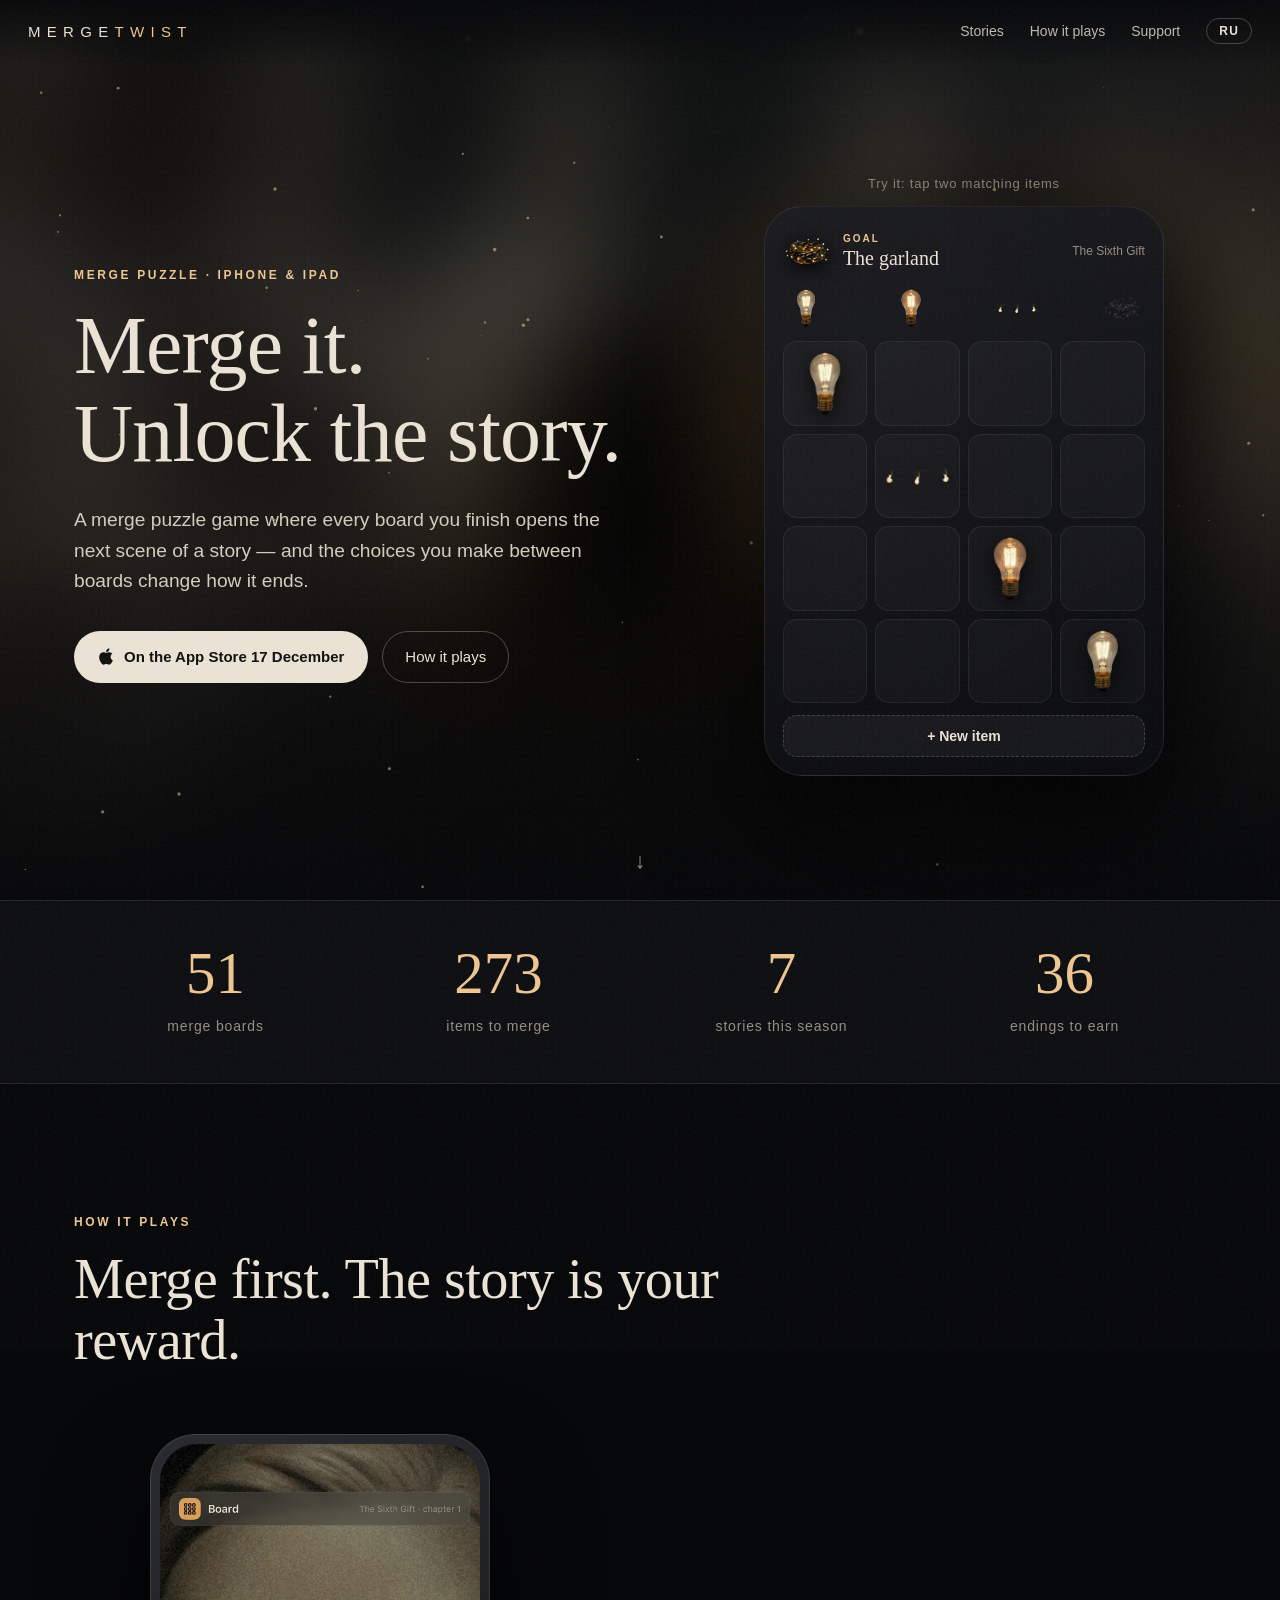
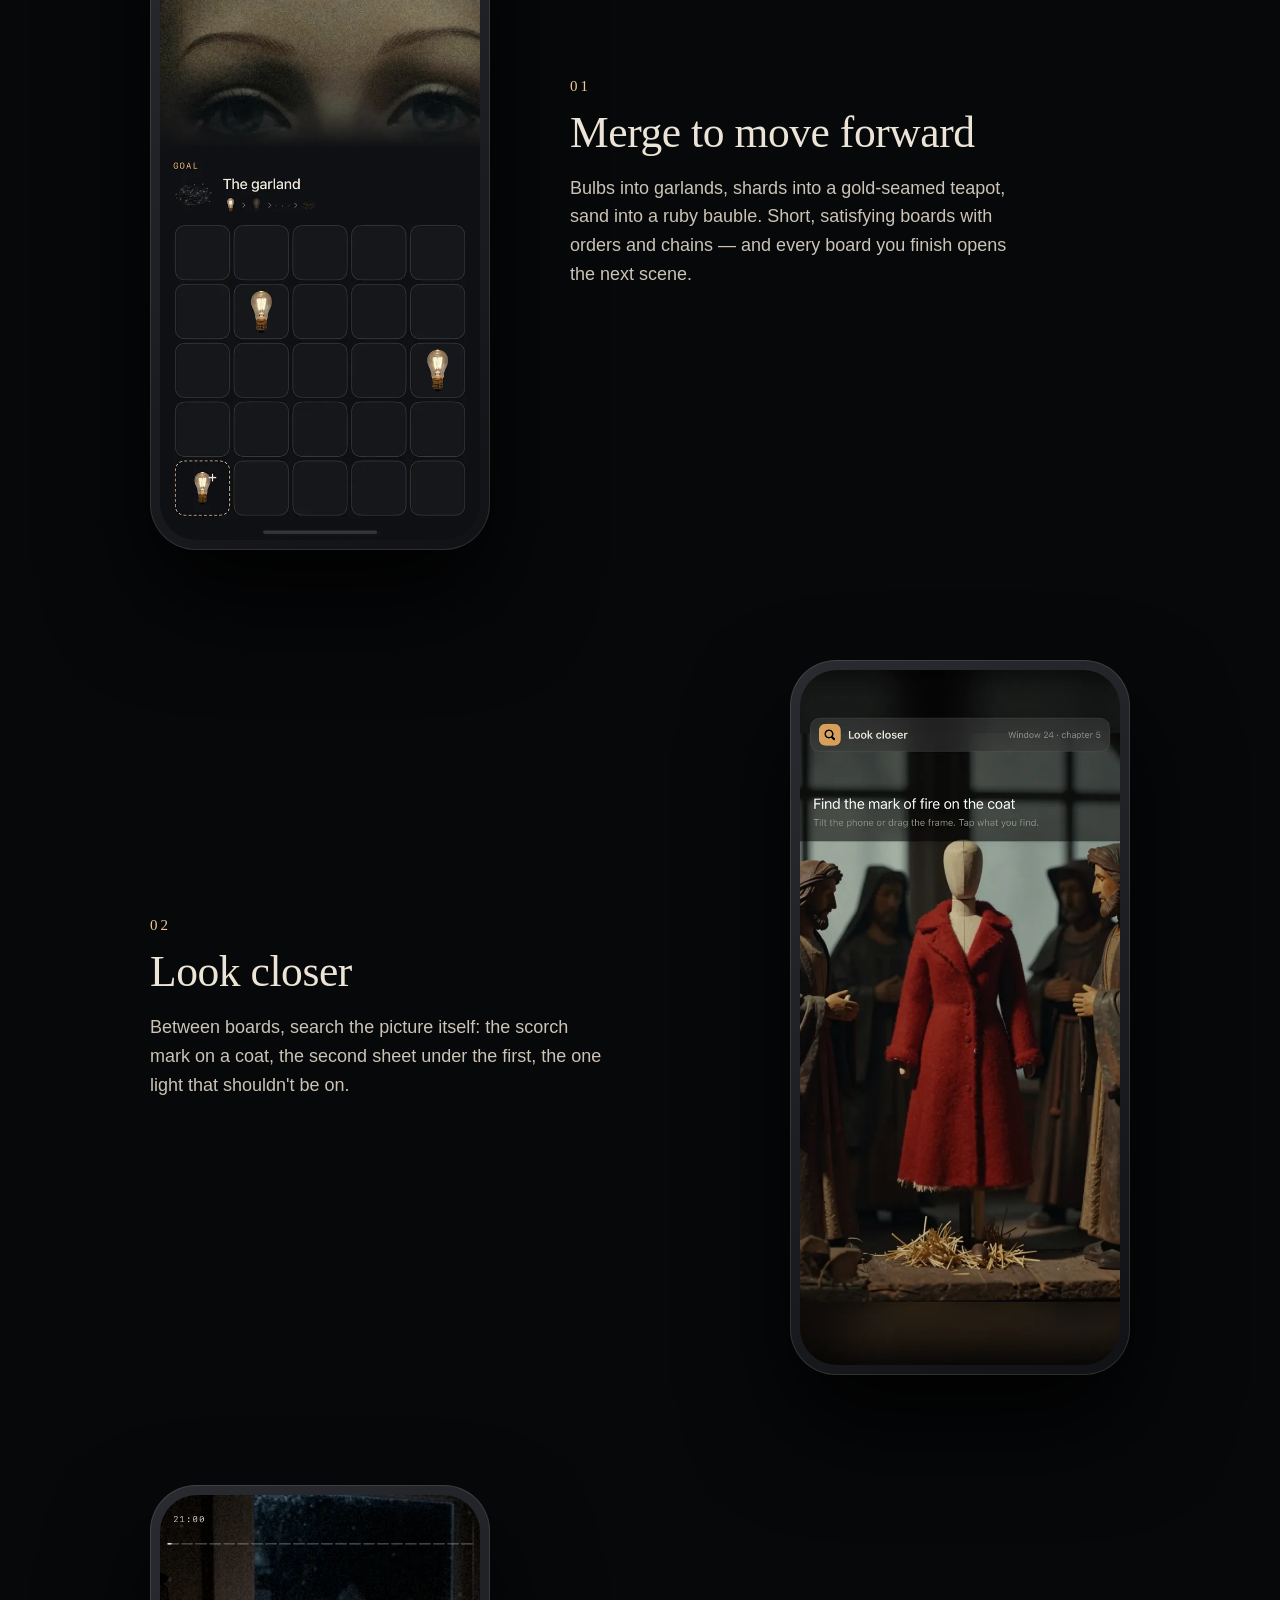
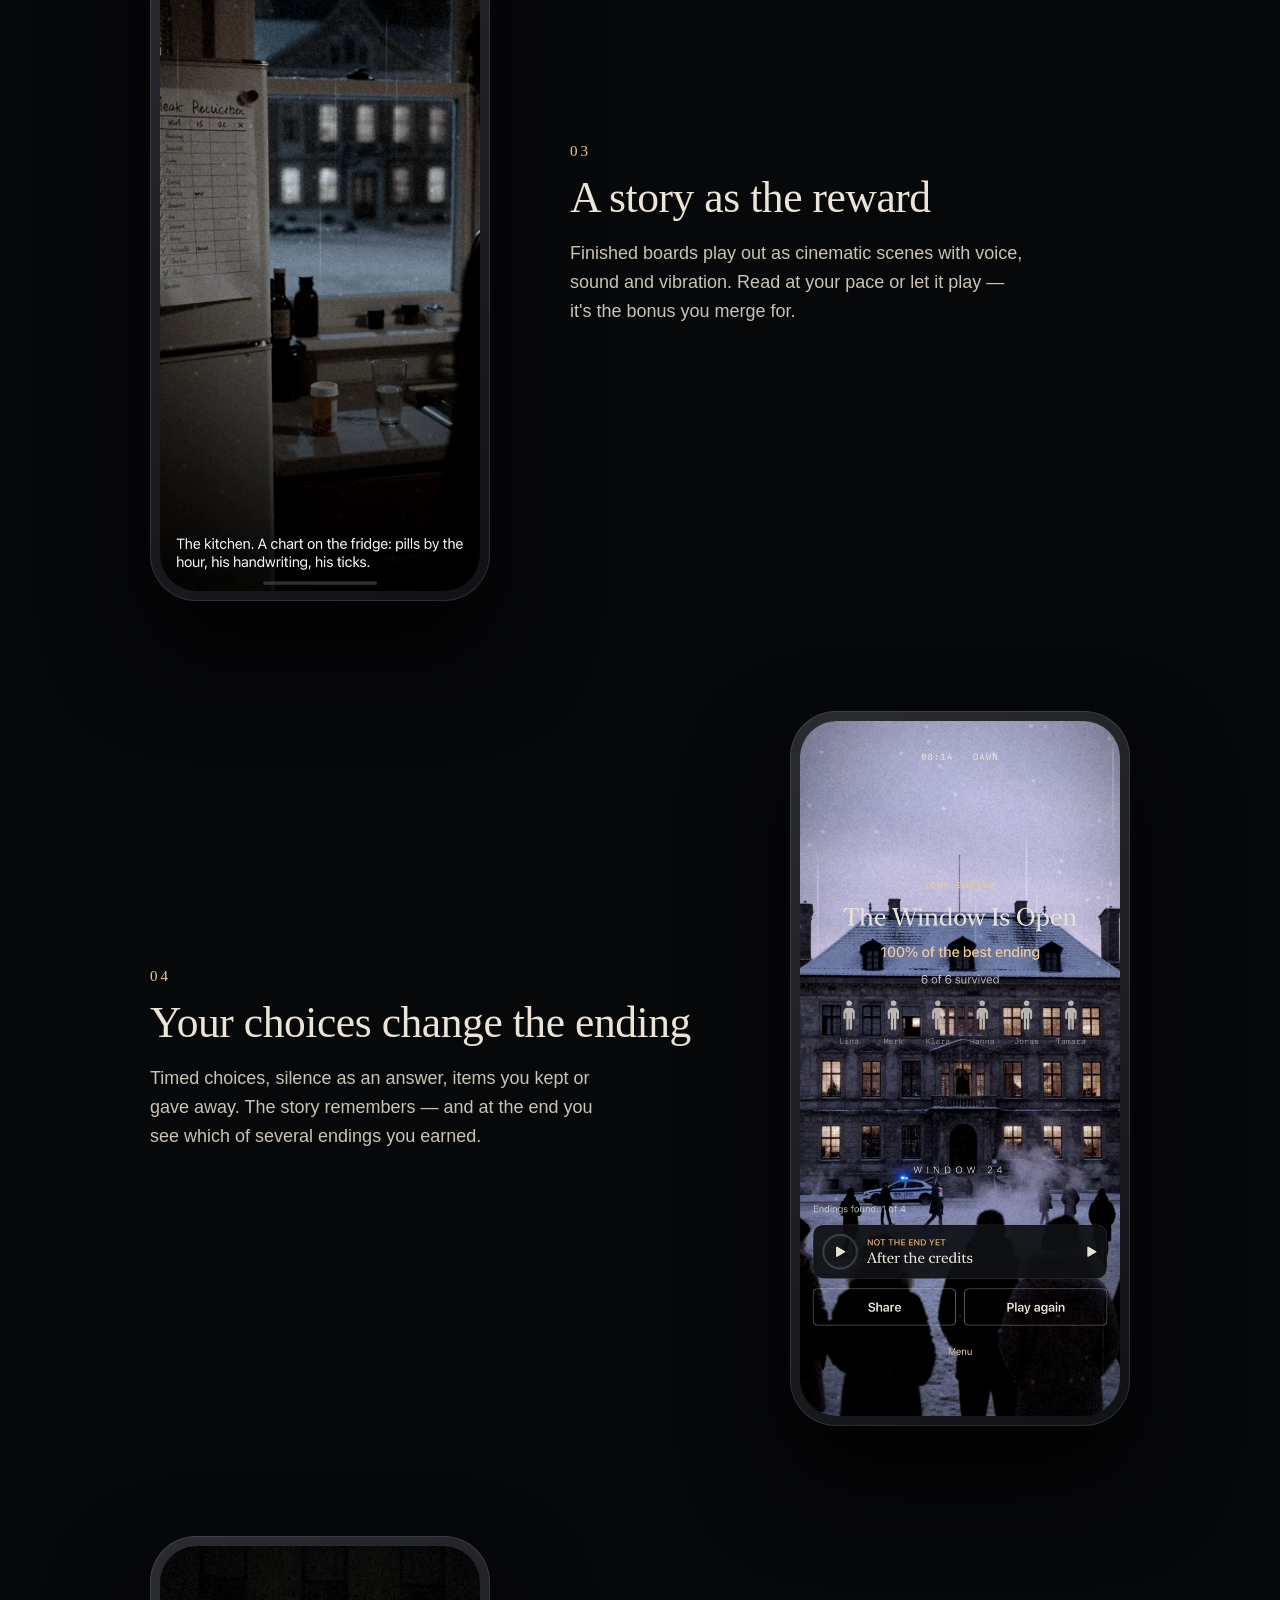
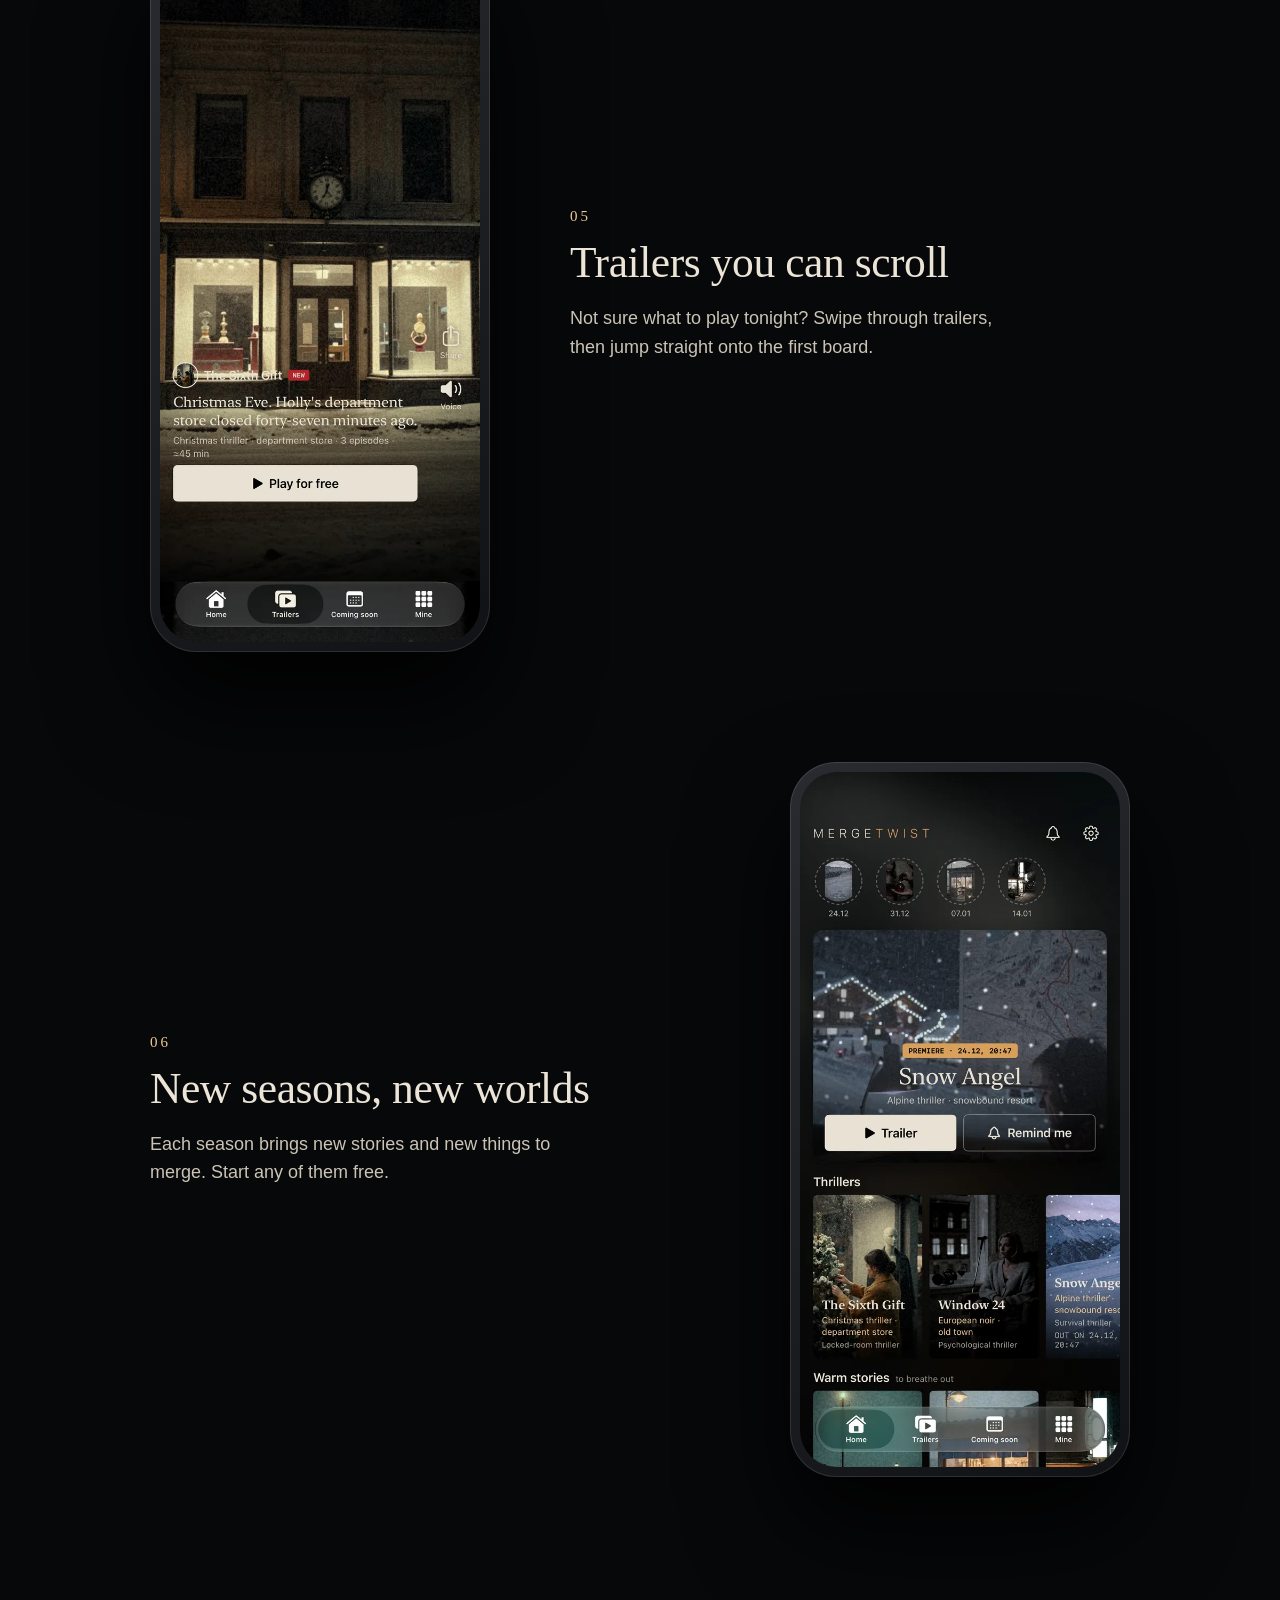
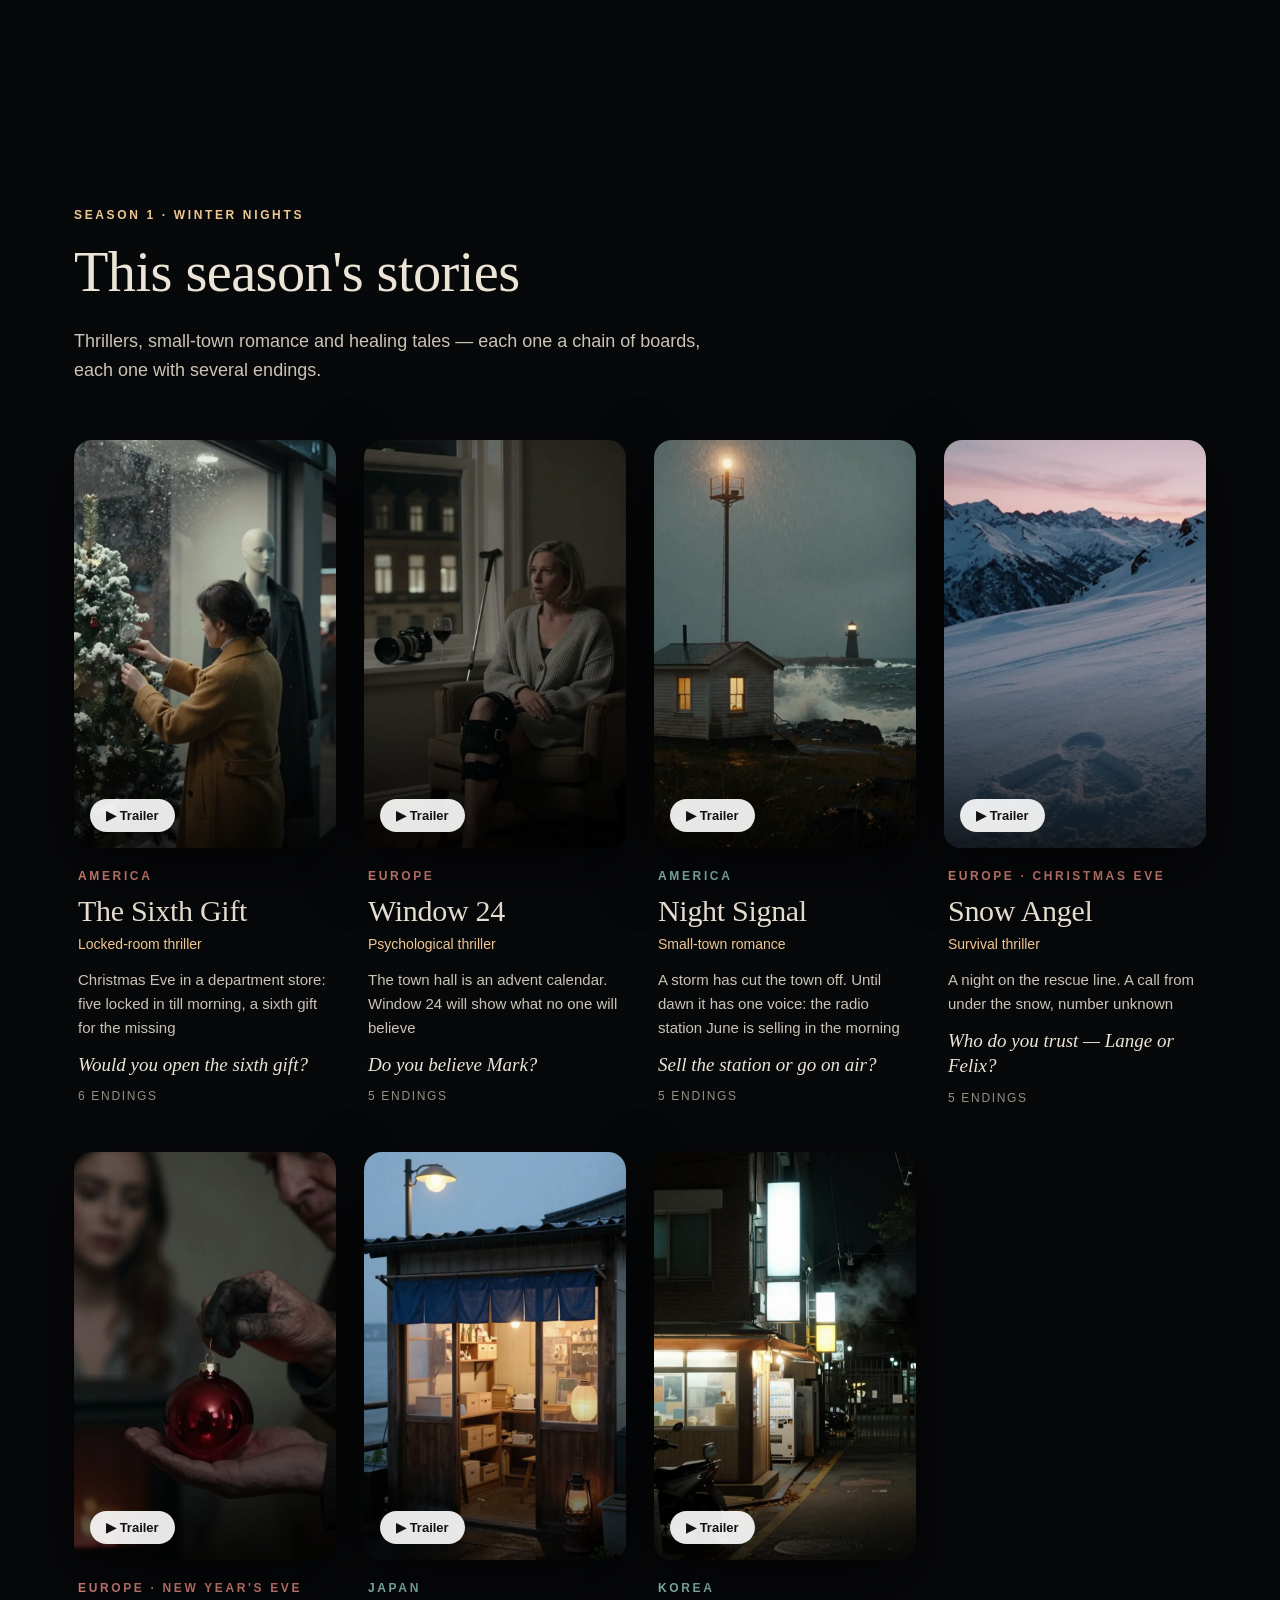
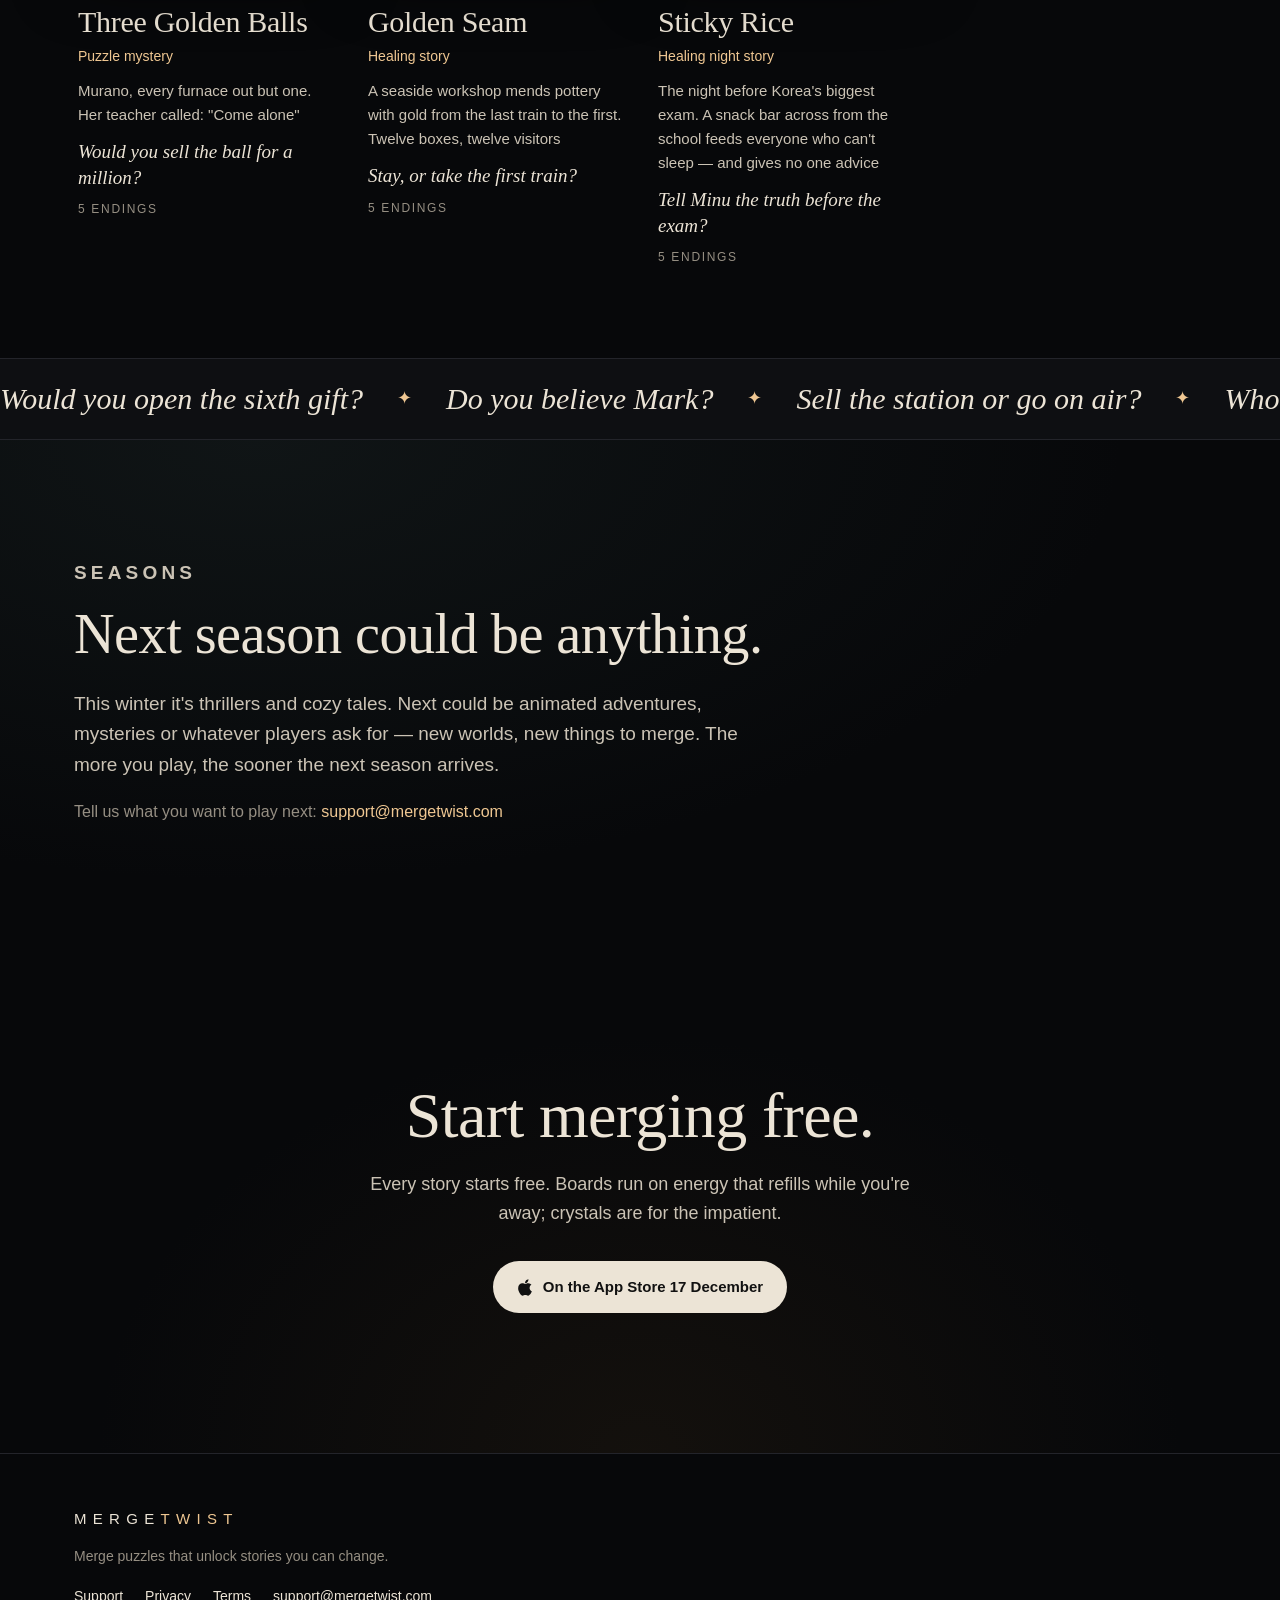
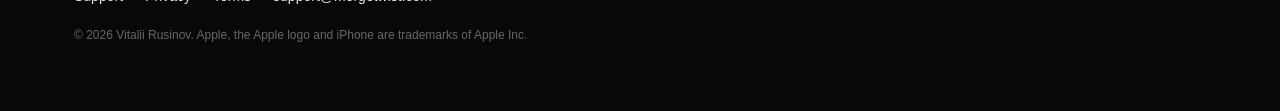
==== commit 7f1f5704: "Сайт: упор на merge — живая мини-доска на первом экране (собрал цепочку → сцена истории → выбор «ист" ====
--- a/index.html
+++ b/index.html
@@ -1,7 +1,7 @@
 <!doctype html>
 <html lang="en"><head><meta charset="utf-8"><meta name="viewport" content="width=device-width,initial-scale=1,viewport-fit=cover">
-<title>MergeTwist — interactive stories with merge puzzles</title><meta name="description" content="Seven interactive stories for winter nights: thrillers, romance and healing tales in cinematic frames, with merge puzzles. iPhone and iPad."><meta name="theme-color" content="#07080a">
-<meta property="og:title" content="MergeTwist — interactive stories with merge puzzles"><meta property="og:description" content="Seven interactive stories for winter nights: thrillers, romance and healing tales in cinematic frames, with merge puzzles. iPhone and iPad."><meta property="og:image" content="https://mergetwist.com/assets/og.jpg">
+<title>MergeTwist — merge puzzles that unlock stories you can change</title><meta name="description" content="A merge puzzle game for iPhone and iPad: every board you finish opens the next scene of a story, and your choices change the ending. New seasons, new worlds."><meta name="theme-color" content="#07080a">
+<meta property="og:title" content="MergeTwist — merge puzzles that unlock stories you can change"><meta property="og:description" content="A merge puzzle game for iPhone and iPad: every board you finish opens the next scene of a story, and your choices change the ending. New seasons, new worlds."><meta property="og:image" content="https://mergetwist.com/assets/og.jpg">
 <meta name="twitter:card" content="summary_large_image"><link rel="icon" href="assets/favicon.png"><link rel="apple-touch-icon" href="assets/icon.png">
 <link rel="stylesheet" href="site.css">
 <script>try{var l=localStorage.getItem('lang')||(navigator.language||'').slice(0,2);if(l==='ru')document.documentElement.lang='ru'}catch(e){}</script>
@@ -12,15 +12,32 @@
 <main>
 <section class="hero" id="top"><div class="hero-bg" aria-hidden="true"></div><canvas class="snow" aria-hidden="true"></canvas>
 <div class="hero-in"><div class="hero-copy">
-<p class="eyebrow"><span class="en">Interactive stories · iPhone &amp; iPad</span><span class="ru">Интерактивные истории · iPhone и iPad</span></p>
-<h1><span class="en">Seven nights.<br>Every choice is yours.</span><span class="ru">Семь ночей.<br>Каждый выбор — твой.</span></h1>
-<p class="lead"><span class="en">Thrillers, small-town romance and healing tales — told in cinematic frames, voiced, felt through the vibration in your hand, with merge puzzles woven into the plot.</span><span class="ru">Триллеры, романы и тёплые истории — в кинокадрах, с голосами и вибрацией в руке, и с merge-головоломками прямо внутри сюжета.</span></p>
-<div class="cta"><span class="store"><span class="en">On the App Store 17 December</span><span class="ru">В App Store с 17 декабря</span></span><a class="ghost" href="#stories"><span class="en">Watch trailers</span><span class="ru">Смотреть трейлеры</span></a></div>
-</div><div class="hero-frame"><div class="depth" data-hero></div><p class="hero-cap" aria-live="polite"></p></div></div>
-<a class="down" href="#asks" aria-label="Scroll">↓</a></section>
-<section class="asks" id="asks" aria-label="Questions"><div class="track"><span><span class="en">Would you open the sixth gift?</span><span class="ru">Открыл бы шестой подарок?</span></span><i>✦</i><span><span class="en">Do you believe Mark?</span><span class="ru">А ты веришь Марку?</span></span><i>✦</i><span><span class="en">Sell the station or go on air?</span><span class="ru">Продать станцию или выйти в эфир?</span></span><i>✦</i><span><span class="en">Who do you trust — Lange or Felix?</span><span class="ru">Кому ты веришь — Ланге или Феликсу?</span></span><i>✦</i><span><span class="en">Would you sell the ball for a million?</span><span class="ru">Отдал бы шар за миллион?</span></span><i>✦</i><span><span class="en">Stay, or take the first train?</span><span class="ru">Остаться или уехать первой электричкой?</span></span><i>✦</i><span><span class="en">Tell Minu the truth before the exam?</span><span class="ru">Сказать Мину правду до экзамена?</span></span><i>✦</i><span><span class="en">Would you open the sixth gift?</span><span class="ru">Открыл бы шестой подарок?</span></span><i>✦</i><span><span class="en">Do you believe Mark?</span><span class="ru">А ты веришь Марку?</span></span><i>✦</i><span><span class="en">Sell the station or go on air?</span><span class="ru">Продать станцию или выйти в эфир?</span></span><i>✦</i><span><span class="en">Who do you trust — Lange or Felix?</span><span class="ru">Кому ты веришь — Ланге или Феликсу?</span></span><i>✦</i><span><span class="en">Would you sell the ball for a million?</span><span class="ru">Отдал бы шар за миллион?</span></span><i>✦</i><span><span class="en">Stay, or take the first train?</span><span class="ru">Остаться или уехать первой электричкой?</span></span><i>✦</i><span><span class="en">Tell Minu the truth before the exam?</span><span class="ru">Сказать Мину правду до экзамена?</span></span><i>✦</i></div></section>
-<section class="stories" id="stories"><div class="wrap"><p class="eyebrow"><span class="en">The stories</span><span class="ru">Истории</span></p>
-<h2><span class="en">One night each. Several ways it can end.</span><span class="ru">По одной ночи. И несколько способов, чем она кончится.</span></h2>
+<p class="eyebrow"><span class="en">Merge puzzle · iPhone &amp; iPad</span><span class="ru">Merge-головоломка · iPhone и iPad</span></p>
+<h1><span class="en">Merge it.<br>Unlock the story.</span><span class="ru">Соединяй.<br>Открывай историю.</span></h1>
+<p class="lead"><span class="en">A merge puzzle game where every board you finish opens the next scene of a story — and the choices you make between boards change how it ends.</span><span class="ru">Merge-головоломка, где каждое собранное поле открывает следующую сцену истории, а выборы между полями меняют её финал.</span></p>
+<div class="cta"><span class="store"><span class="en">On the App Store 17 December</span><span class="ru">В App Store с 17 декабря</span></span><a class="ghost" href="#play"><span class="en">How it plays</span><span class="ru">Как играть</span></a></div>
+</div>
+<div class="demo" aria-label="Merge demo"><p class="demo-hint"><span class="en">Try it: tap two matching items</span><span class="ru">Попробуй: коснись двух одинаковых предметов</span></p>
+<div class="demo-phone"><div class="demo-head"><img class="demo-goal-img" alt=""><div><p class="demo-label"><span class="en">Goal</span><span class="ru">Цель</span></p><p class="demo-goal"></p></div><p class="demo-story"></p></div>
+<div class="chainbar"></div><div class="board"></div>
+<button class="spawn" type="button"><span class="en">+ New item</span><span class="ru">+ Новый предмет</span></button>
+<div class="scene" hidden><div class="depth" data-scene></div><div class="scene-in"><p class="scene-tag"><span class="en">Board complete · scene unlocked</span><span class="ru">Поле собрано · сцена открыта</span></p><p class="scene-line"></p>
+<div class="scene-choice"><p class="scene-ask"></p><div class="scene-opts"></div></div><p class="scene-memo"></p>
+<button class="scene-next" type="button"><span class="en">Next board →</span><span class="ru">Следующее поле →</span></button></div></div>
+</div></div></div>
+<a class="down" href="#play" aria-label="Scroll">↓</a></section>
+<section class="stats"><div class="wrap"><div><b>51</b><span class="en">merge boards</span><span class="ru">merge-полей</span></div><div><b>273</b><span class="en">items to merge</span><span class="ru">предметов</span></div><div><b>7</b><span class="en">stories this season</span><span class="ru">историй в сезоне</span></div><div><b>36</b><span class="en">endings to earn</span><span class="ru">финалов</span></div></div></section>
+<section class="play" id="play"><div class="wrap"><p class="eyebrow"><span class="en">How it plays</span><span class="ru">Как играть</span></p>
+<h2><span class="en">Merge first. The story is your reward.</span><span class="ru">Сначала merge. История — твоя награда.</span></h2><div class="row reveal"><figure class="phone"><img class="en" src="assets/s/iphone-07-merge-en.webp" alt="Merge to move forward" loading="lazy" width="600" height="1304"><img class="ru" src="assets/s/iphone-07-merge-ru.webp" alt="Соединяй, чтобы идти дальше" loading="lazy" width="600" height="1304"></figure>
+<div class="copy"><p class="num">01</p><h3><span class="en">Merge to move forward</span><span class="ru">Соединяй, чтобы идти дальше</span></h3><p><span class="en">Bulbs into garlands, shards into a gold-seamed teapot, sand into a ruby bauble. Short, satisfying boards with orders and chains — and every board you finish opens the next scene.</span><span class="ru">Лампочки — в гирлянду, черепки — в чайник с золотым швом, песок — в рубиновый шар. Короткие приятные поля с заказами и цепочками — и каждое собранное поле открывает следующую сцену.</span></p></div></div><div class="row flip reveal"><figure class="phone"><img class="en" src="assets/s/iphone-09-look-en.webp" alt="Look closer" loading="lazy" width="600" height="1304"><img class="ru" src="assets/s/iphone-09-look-ru.webp" alt="Присмотрись" loading="lazy" width="600" height="1304"></figure>
+<div class="copy"><p class="num">02</p><h3><span class="en">Look closer</span><span class="ru">Присмотрись</span></h3><p><span class="en">Between boards, search the picture itself: the scorch mark on a coat, the second sheet under the first, the one light that shouldn't be on.</span><span class="ru">Между полями ищи прямо на картинке: подпалину на пальто, второй лист под первым, огонёк, которого быть не должно.</span></p></div></div><div class="row reveal"><figure class="phone"><img class="en" src="assets/s/iphone-05-frame-en.webp" alt="A story as the reward" loading="lazy" width="600" height="1304"><img class="ru" src="assets/s/iphone-05-frame-ru.webp" alt="История в награду" loading="lazy" width="600" height="1304"></figure>
+<div class="copy"><p class="num">03</p><h3><span class="en">A story as the reward</span><span class="ru">История в награду</span></h3><p><span class="en">Finished boards play out as cinematic scenes with voice, sound and vibration. Read at your pace or let it play — it's the bonus you merge for.</span><span class="ru">Собранные поля разыгрываются кинокадрами с голосом, звуком и вибрацией. Читай в своём темпе или включи целиком — это бонус, ради которого хочется соединять.</span></p></div></div><div class="row flip reveal"><figure class="phone"><img class="en" src="assets/s/iphone-20-dawn-en.webp" alt="Your choices change the ending" loading="lazy" width="600" height="1304"><img class="ru" src="assets/s/iphone-20-dawn-ru.webp" alt="Твои выборы меняют финал" loading="lazy" width="600" height="1304"></figure>
+<div class="copy"><p class="num">04</p><h3><span class="en">Your choices change the ending</span><span class="ru">Твои выборы меняют финал</span></h3><p><span class="en">Timed choices, silence as an answer, items you kept or gave away. The story remembers — and at the end you see which of several endings you earned.</span><span class="ru">Выборы на время, молчание как ответ, вещи, которые ты оставил или отдал. История всё запоминает — и в конце видно, какой из финалов ты заслужил.</span></p></div></div><div class="row reveal"><figure class="phone"><img class="en" src="assets/s/iphone-31-trailers-en.webp" alt="Trailers you can scroll" loading="lazy" width="600" height="1304"><img class="ru" src="assets/s/iphone-31-trailers-ru.webp" alt="Трейлеры в ленте" loading="lazy" width="600" height="1304"></figure>
+<div class="copy"><p class="num">05</p><h3><span class="en">Trailers you can scroll</span><span class="ru">Трейлеры в ленте</span></h3><p><span class="en">Not sure what to play tonight? Swipe through trailers, then jump straight onto the first board.</span><span class="ru">Не знаешь, во что сыграть сегодня? Листай трейлеры и сразу переходи к первому полю.</span></p></div></div><div class="row flip reveal"><figure class="phone"><img class="en" src="assets/s/iphone-01-catalog-en.webp" alt="New seasons, new worlds" loading="lazy" width="600" height="1304"><img class="ru" src="assets/s/iphone-01-catalog-ru.webp" alt="Новые сезоны — новые миры" loading="lazy" width="600" height="1304"></figure>
+<div class="copy"><p class="num">06</p><h3><span class="en">New seasons, new worlds</span><span class="ru">Новые сезоны — новые миры</span></h3><p><span class="en">Each season brings new stories and new things to merge. Start any of them free.</span><span class="ru">Каждый сезон — новые истории и новые предметы для merge. Любую можно начать бесплатно.</span></p></div></div></div></section>
+<section class="stories" id="stories"><div class="wrap"><p class="eyebrow"><span class="en">Season 1 · Winter nights</span><span class="ru">Сезон 1 · Зимние ночи</span></p>
+<h2><span class="en">This season's stories</span><span class="ru">Истории этого сезона</span></h2>
+<p class="sub"><span class="en">Thrillers, small-town romance and healing tales — each one a chain of boards, each one with several endings.</span><span class="ru">Триллеры, романы и тёплые истории — каждая из цепочки полей и с несколькими финалами.</span></p>
 <div class="grid"><article class="card thriller reveal" style="--d:0ms">
 <button class="poster" type="button" data-story="sixth" aria-label="Trailer: The Sixth Gift">
 <img src="assets/f/c01-window-eva.webp" alt="" loading="lazy" width="720" height="1280"><span class="play">▶ <span class="en">Trailer</span><span class="ru">Трейлер</span></span></button>
@@ -64,24 +81,20 @@
 <h3><span class="en">Sticky Rice</span><span class="ru">Липкий рис</span></h3><p class="tag"><span class="en">Healing night story</span><span class="ru">Тёплая ночная история</span></p>
 <p class="about"><span class="en">The night before Korea&#x27;s biggest exam. A snack bar across from the school feeds everyone who can&#x27;t sleep — and gives no one advice</span><span class="ru">Ночь перед главным экзаменом Кореи. Закусочная напротив школы кормит всех, кому не спится, — и никому не даёт советов</span></p><p class="ask"><span class="en">Tell Minu the truth before the exam?</span><span class="ru">Сказать Мину правду до экзамена?</span></p>
 <p class="ends"><span class="en">5 endings</span><span class="ru">Финалов: 5</span></p></div></article></div></div></section>
-<section class="stats"><div class="wrap"><div><b>7</b><span class="en">stories</span><span class="ru">историй</span></div><div><b>699</b><span class="en">illustrated frames</span><span class="ru">кадров</span></div><div><b>36</b><span class="en">endings</span><span class="ru">финалов</span></div><div><b>4</b><span class="en">voiced languages</span><span class="ru">языка озвучки</span></div></div></section>
-<section class="play" id="play"><div class="wrap"><p class="eyebrow"><span class="en">How it plays</span><span class="ru">Как играть</span></p>
-<h2><span class="en">A film you hold, a puzzle you feel.</span><span class="ru">Кино в руках и головоломка на ощупь.</span></h2><div class="row reveal"><figure class="phone"><img class="en" src="assets/s/iphone-05-frame-en.webp" alt="Every frame is a scene" loading="lazy" width="600" height="1304"><img class="ru" src="assets/s/iphone-05-frame-ru.webp" alt="Каждый кадр — сцена" loading="lazy" width="600" height="1304"></figure>
-<div class="copy"><p class="num">01</p><h3><span class="en">Every frame is a scene</span><span class="ru">Каждый кадр — сцена</span></h3><p><span class="en">Each line comes with its own cinematic still that breathes as you tilt the phone, a voice, a sound and a vibration. Read at your pace or let the story play.</span><span class="ru">У каждой реплики свой кинокадр: он оживает, когда наклоняешь телефон, с голосом, звуком и вибрацией. Читай в своём темпе или включи историю целиком.</span></p></div></div><div class="row flip reveal"><figure class="phone"><img class="en" src="assets/s/iphone-07-merge-en.webp" alt="Merge to move forward" loading="lazy" width="600" height="1304"><img class="ru" src="assets/s/iphone-07-merge-ru.webp" alt="Соединяй, чтобы идти дальше" loading="lazy" width="600" height="1304"></figure>
-<div class="copy"><p class="num">02</p><h3><span class="en">Merge to move forward</span><span class="ru">Соединяй, чтобы идти дальше</span></h3><p><span class="en">Locks, garlands, film strips, recipes: combine pieces on a small board to get what the scene needs. Fast, tactile and always part of the plot.</span><span class="ru">Замки, гирлянды, плёнка, рецепты: собирай предметы на маленьком поле, чтобы получить то, что нужно сцене. Быстро, на ощупь и всегда внутри сюжета.</span></p></div></div><div class="row reveal"><figure class="phone"><img class="en" src="assets/s/iphone-09-look-en.webp" alt="Look closer" loading="lazy" width="600" height="1304"><img class="ru" src="assets/s/iphone-09-look-ru.webp" alt="Присмотрись" loading="lazy" width="600" height="1304"></figure>
-<div class="copy"><p class="num">03</p><h3><span class="en">Look closer</span><span class="ru">Присмотрись</span></h3><p><span class="en">Find the scorch mark on a coat, the second line under the exam sheet, the light at the foot of a dead lighthouse. Clues hide in the frames themselves.</span><span class="ru">Найди подпалину на пальто, второй лист под экзаменационным, огонёк у подножия мёртвого маяка. Улики спрятаны в самих кадрах.</span></p></div></div><div class="row flip reveal"><figure class="phone"><img class="en" src="assets/s/iphone-20-dawn-en.webp" alt="Dawn decides" loading="lazy" width="600" height="1304"><img class="ru" src="assets/s/iphone-20-dawn-ru.webp" alt="Рассвет решает" loading="lazy" width="600" height="1304"></figure>
-<div class="copy"><p class="num">04</p><h3><span class="en">Dawn decides</span><span class="ru">Рассвет решает</span></h3><p><span class="en">Choices on a timer, silence as an answer, things you kept or gave away. At dawn you see who made it and which of several endings you earned.</span><span class="ru">Выборы на время, молчание как ответ, вещи, которые ты оставил или отдал. На рассвете видно, кто дожил и какой из финалов ты заслужил.</span></p></div></div><div class="row reveal"><figure class="phone"><img class="en" src="assets/s/iphone-01-catalog-en.webp" alt="A new night every week" loading="lazy" width="600" height="1304"><img class="ru" src="assets/s/iphone-01-catalog-ru.webp" alt="Новая ночь каждую неделю" loading="lazy" width="600" height="1304"></figure>
-<div class="copy"><p class="num">05</p><h3><span class="en">A new night every week</span><span class="ru">Новая ночь каждую неделю</span></h3><p><span class="en">Seven stories across America, Europe, Japan and Korea, with premieres through the holidays. Start any of them free.</span><span class="ru">Семь историй: Америка, Европа, Япония, Корея — премьеры на все праздники. Любую можно начать бесплатно.</span></p></div></div><div class="row flip reveal"><figure class="phone"><img class="en" src="assets/s/iphone-31-trailers-en.webp" alt="Trailers you can scroll" loading="lazy" width="600" height="1304"><img class="ru" src="assets/s/iphone-31-trailers-ru.webp" alt="Трейлеры в ленте" loading="lazy" width="600" height="1304"></figure>
-<div class="copy"><p class="num">06</p><h3><span class="en">Trailers you can scroll</span><span class="ru">Трейлеры в ленте</span></h3><p><span class="en">Not sure what to play tonight? Swipe through trailers with voice and sound, then jump straight into the first scene.</span><span class="ru">Не знаешь, что сыграть сегодня? Листай трейлеры с голосом и звуком и сразу переходи к первой сцене.</span></p></div></div></div></section>
-<section class="final"><div class="wrap reveal"><h2><span class="en">The first night is on us.</span><span class="ru">Первая ночь — за наш счёт.</span></h2>
-<p><span class="en">Start every story free. Chapters open with energy that refills while you sleep; crystals are for the impatient.</span><span class="ru">Любая история начинается бесплатно. Главы открываются энергией, которая копится, пока ты спишь; кристаллы — для нетерпеливых.</span></p>
+<section class="asks" aria-label="Questions"><div class="track"><span><span class="en">Would you open the sixth gift?</span><span class="ru">Открыл бы шестой подарок?</span></span><i>✦</i><span><span class="en">Do you believe Mark?</span><span class="ru">А ты веришь Марку?</span></span><i>✦</i><span><span class="en">Sell the station or go on air?</span><span class="ru">Продать станцию или выйти в эфир?</span></span><i>✦</i><span><span class="en">Who do you trust — Lange or Felix?</span><span class="ru">Кому ты веришь — Ланге или Феликсу?</span></span><i>✦</i><span><span class="en">Would you sell the ball for a million?</span><span class="ru">Отдал бы шар за миллион?</span></span><i>✦</i><span><span class="en">Stay, or take the first train?</span><span class="ru">Остаться или уехать первой электричкой?</span></span><i>✦</i><span><span class="en">Tell Minu the truth before the exam?</span><span class="ru">Сказать Мину правду до экзамена?</span></span><i>✦</i><span><span class="en">Would you open the sixth gift?</span><span class="ru">Открыл бы шестой подарок?</span></span><i>✦</i><span><span class="en">Do you believe Mark?</span><span class="ru">А ты веришь Марку?</span></span><i>✦</i><span><span class="en">Sell the station or go on air?</span><span class="ru">Продать станцию или выйти в эфир?</span></span><i>✦</i><span><span class="en">Who do you trust — Lange or Felix?</span><span class="ru">Кому ты веришь — Ланге или Феликсу?</span></span><i>✦</i><span><span class="en">Would you sell the ball for a million?</span><span class="ru">Отдал бы шар за миллион?</span></span><i>✦</i><span><span class="en">Stay, or take the first train?</span><span class="ru">Остаться или уехать первой электричкой?</span></span><i>✦</i><span><span class="en">Tell Minu the truth before the exam?</span><span class="ru">Сказать Мину правду до экзамена?</span></span><i>✦</i></div></section>
+<section class="seasons"><div class="wrap reveal"><p class="eyebrow"><span class="en">Seasons</span><span class="ru">Сезоны</span></p>
+<h2><span class="en">Next season could be anything.</span><span class="ru">Следующий сезон может быть каким угодно.</span></h2>
+<p><span class="en">This winter it's thrillers and cozy tales. Next could be animated adventures, mysteries or whatever players ask for — new worlds, new things to merge. The more you play, the sooner the next season arrives.</span><span class="ru">Этой зимой — триллеры и тёплые истории. Дальше могут быть мультяшные приключения, детективы или то, что попросят игроки: новые миры и новые предметы для merge. Чем больше играют, тем быстрее выходит следующий сезон.</span></p>
+<p class="ask-us"><span class="en">Tell us what you want to play next:</span><span class="ru">Расскажи, во что хочешь сыграть дальше:</span> <a href="mailto:support@mergetwist.com">support@mergetwist.com</a></p></div></section>
+<section class="final"><div class="wrap reveal"><h2><span class="en">Start merging free.</span><span class="ru">Начни бесплатно.</span></h2>
+<p><span class="en">Every story starts free. Boards run on energy that refills while you're away; crystals are for the impatient.</span><span class="ru">Любая история начинается бесплатно. Поля работают на энергии, которая копится, пока тебя нет; кристаллы — для нетерпеливых.</span></p>
 <span class="store"><span class="en">On the App Store 17 December</span><span class="ru">В App Store с 17 декабря</span></span></div></section>
 </main>
 <div class="viewer" hidden role="dialog" aria-modal="true" aria-label="Trailer"><div class="bars"></div><div class="depth" data-viewer></div>
 <div class="sub"><p class="who"></p><p class="line"></p></div><div class="end"><h3></h3><p class="ask"></p><span class="store"><span class="en">On the App Store 17 December</span><span class="ru">В App Store с 17 декабря</span></span></div>
 <button class="prev" type="button" aria-label="Back"></button><button class="next" type="button" aria-label="Next"></button><button class="close" type="button" aria-label="Close">✕</button></div>
-<script>window.STORIES=[{"id": "sixth", "cover": "c01-window-eva", "mood": "thriller", "endings": 6, "trailer": [{"img": "c01-street", "en": "Christmas Eve. Holly's department store closed forty-seven minutes ago.", "ru": "Сочельник. Универмаг «Холли» закрылся сорок семь минут назад.", "whoEn": "", "whoRu": ""}, {"img": "c01-window-eva", "en": "Eva Lang, window dresser. The last window of the season.", "ru": "Ева Ланг, декоратор. Последняя витрина сезона.", "whoEn": "", "whoRu": ""}, {"img": "c01-mannequin-eyes", "en": "The mannequin faces the street. This morning it faced the store.", "ru": "Манекен смотрит на улицу. Утром он смотрел в зал.", "whoEn": "", "whoRu": ""}, {"img": "c02-tags", "en": "Names on the tags. Eva. Teo. Margo. Sunny. Irma.", "ru": "На бирках имена. Ева. Тео. Марго. Санни. Ирма.", "whoEn": "", "whoRu": ""}, {"img": "c02-mitten", "en": "Inside, a child's mitten. Embroidered: “Mika.”", "ru": "Внутри детская варежка. Вышито: «Мика».", "whoEn": "", "whoRu": ""}], "titleEn": "The Sixth Gift", "tagEn": "Locked-room thriller", "styleEn": "Christmas thriller · department store", "sectionEn": "America", "aboutEn": "Christmas Eve in a department store: five locked in till morning, a sixth gift for the missing", "askEn": "Would you open the sixth gift?", "holidayEn": "", "titleRu": "Шестой подарок", "tagRu": "Триллер взаперти", "styleRu": "Рождественский триллер · универмаг", "sectionRu": "Америка", "aboutRu": "Сочельник в универмаге: пятеро заперты до утра, шестой подарок — для пропавшего", "askRu": "Открыл бы шестой подарок?", "holidayRu": ""}, {"id": "window", "cover": "win-c01-lina-window", "mood": "thriller", "endings": 5, "trailer": [{"img": "win-c01-town-hall", "en": "Christmas Eve. All December the town hall across the square has been an advent calendar.", "ru": "Сочельник. Весь декабрь ратуша напротив работает адвент-календарём.", "whoEn": "", "whoRu": ""}, {"img": "win-c01-lina-window", "en": "Lina Varga, photographer. Last Christmas Eve her car slid off an icy road. Since then she has watched the town from here.", "ru": "Лина Варга, фотограф. В прошлый сочельник её машину унесло с дороги на льду. С тех пор она смотрит на город отсюда.", "whoEn": "", "whoRu": ""}, {"img": "win-c01-palm", "en": "A palm. A woman's, pressed to the glass from the inside.", "ru": "Ладонь. Женская, прижата к стеклу изнутри.", "whoEn": "", "whoRu": ""}, {"img": "win-c03-old-phone", "en": "On the cracked screen, one letter: “H.”", "ru": "На треснувшем экране одна буква: «Х».", "whoEn": "", "whoRu": ""}, {"img": "win-c05-red-coat", "en": "Among the figures stands her red coat. On a headless dummy.", "ru": "Среди фигур стоит её красное пальто. На манекене без головы.", "whoEn": "", "whoRu": ""}], "titleEn": "Window 24", "tagEn": "Psychological thriller", "styleEn": "European noir · old town", "sectionEn": "Europe", "aboutEn": "The town hall is an advent calendar. Window 24 will show what no one will believe", "askEn": "Do you believe Mark?", "holidayEn": "", "titleRu": "Окно 24", "tagRu": "Психологический триллер", "styleRu": "Европейский нуар · старый город", "sectionRu": "Европа", "aboutRu": "Ратуша напротив — адвент-календарь. В окне 24 появится то, чему никто не поверит", "askRu": "А ты веришь Марку?", "holidayRu": ""}, {"id": "signal", "cover": "sig-c01-station-storm", "mood": "warm", "endings": 5, "trailer": [{"img": "sig-c01-station-storm", "en": "Larkspur Point, the Oregon coast. The radio station on the point has been off the air for two months, since Aunt Dee died.", "ru": "Ларкспур-Пойнт, побережье Орегона. Радиостанция на мысу молчит два месяца — с тех пор, как не стало тёти Ди.", "whoEn": "", "whoRu": ""}, {"img": "sig-c01-june-boxes", "en": "June Hart, thirty-four. Podcast producer from Seattle. A month ago she had a husband and a job.", "ru": "Джун Харт, тридцать четыре. Продюсер подкастов из Сиэтла. Месяц назад у неё были муж и работа.", "whoEn": "", "whoRu": ""}, {"img": "sig-c01-blackout", "en": "Lightning. The lights go out — in the studio, in all of Larkspur. Downstairs, a generator coughs and catches.", "ru": "Молния. Свет гаснет — в студии, во всём Ларкспуре. Внизу кашляет и заводится генератор.", "whoEn": "", "whoRu": ""}, {"img": "sig-c01-on-air", "en": "The sign above the door lights up. For the first time in two months.", "ru": "Над дверью загорается табличка. Впервые за два месяца.", "whoEn": "", "whoRu": ""}, {"img": "sig-c02-lines-lit", "en": "Six lines. Six blinking lights. The whole town wants to say something on air.", "ru": "Шесть линий. Шесть мигающих огней. Весь город хочет что-то сказать в эфир.", "whoEn": "", "whoRu": ""}], "titleEn": "Night Signal", "tagEn": "Small-town romance", "styleEn": "Small-town America · late-night radio", "sectionEn": "America", "aboutEn": "A storm has cut the town off. Until dawn it has one voice: the radio station June is selling in the morning", "askEn": "Sell the station or go on air?", "holidayEn": "", "titleRu": "Ночной эфир", "tagRu": "Роман в маленьком городке", "styleRu": "Американский городок · ночное радио", "sectionRu": "Америка", "aboutRu": "Шторм отрезал городок от мира. До рассвета у него один голос — радиостанция, которую Джун утром продаёт", "askRu": "Продать станцию или выйти в эфир?", "holidayRu": ""}, {"id": "angel", "cover": "ang-c01-dawn", "mood": "thriller", "endings": 5, "trailer": [{"img": "ang-c01-dispatch", "en": "Christmas Eve. The Eistal resort is full, not a room to spare.", "ru": "Сочельник. Курорт Айсталь полон, свободных номеров нет.", "whoEn": "", "whoRu": ""}, {"img": "ang-c01-vera", "en": "Vera Neumann is on duty alone. Nobody goes up the mountain on Christmas Eve.", "ru": "Вера Нойман дежурит одна. В сочельник в горы никто не ходит.", "whoEn": "", "whoRu": ""}, {"img": "ang-c01-line", "en": "The rescue line. Number withheld.", "ru": "Линия спасателей. Номер не определён.", "whoEn": "", "whoRu": ""}, {"img": "ang-c01-snow", "en": "— Anna. He put a phone in my hand. Told me to call you. Only you.", "ru": "— Анна. Он вложил мне телефон в руку. Сказал позвонить вам. Только вам.", "whoEn": "Anna", "whoRu": "Анна"}, {"img": "ang-c01-folder", "en": "Vera opens an old case file. In the photograph: snow, and the imprint of an angel.", "ru": "Вера открывает старую папку. На фотографии снег и отпечаток ангела.", "whoEn": "", "whoRu": ""}], "titleEn": "Snow Angel", "tagEn": "Survival thriller", "styleEn": "Alpine thriller · snowbound resort", "sectionEn": "Europe", "aboutEn": "A night on the rescue line. A call from under the snow, number unknown", "askEn": "Who do you trust — Lange or Felix?", "holidayEn": "Christmas Eve", "titleRu": "Снежный ангел", "tagRu": "Триллер на выживание", "styleRu": "Альпийский триллер · курорт в снегу", "sectionRu": "Европа", "aboutRu": "Ночь на линии спасателей. Звонок из-под снега, номер не определён", "askRu": "Кому ты веришь — Ланге или Феликсу?", "holidayRu": "Сочельник"}, {"id": "balls", "cover": "bal-c01-bauble", "mood": "thriller", "endings": 5, "trailer": [{"img": "bal-c01-murano", "en": "Christmas Eve. Every furnace on Murano is out but one.", "ru": "Сочельник. На Мурано погашены все печи, кроме одной.", "whoEn": "", "whoRu": ""}, {"img": "bal-c01-ada-door", "en": "Ada Russo, glass restorer. An hour ago her teacher called: “Come. Alone.”", "ru": "Ада Руссо, реставратор стекла. Час назад позвонил учитель: «Приезжай. Одна».", "whoEn": "", "whoRu": ""}, {"img": "bal-c01-wrist", "en": "Ada presses her fingers to his wrist. The pulse is faint, uneven.", "ru": "Ада прижимает пальцы к его запястью. Пульс слабый, неровный.", "whoEn": "", "whoRu": ""}, {"img": "bal-c01-note", "en": "Three gold circles. Beneath them: “Where the three balls hang, there lies the first bag.”", "ru": "Три золотых круга. Под ними: «Где три шара — там первый мешок».", "whoEn": "", "whoRu": ""}, {"img": "bal-c02-run", "en": "The lagoon. The taxi runs dark. Blue flashes behind.", "ru": "Лагуна. Такси идёт без огней. Сзади синие вспышки.", "whoEn": "", "whoRu": ""}], "titleEn": "Three Golden Balls", "tagEn": "Puzzle mystery", "styleEn": "Italian mystery · Venice", "sectionEn": "Europe", "aboutEn": "Murano, every furnace out but one. Her teacher called: \"Come alone\"", "askEn": "Would you sell the ball for a million?", "holidayEn": "New Year's Eve", "titleRu": "Три золотых шара", "tagRu": "Детектив-загадка", "styleRu": "Итальянский детектив · Венеция", "sectionRu": "Европа", "aboutRu": "Мурано, погашены все печи, кроме одной. Учитель позвал: «Приезжай. Одна»", "askRu": "Отдал бы шар за миллион?", "holidayRu": "Новогодняя ночь"}, {"id": "seam", "cover": "seam-c01-workshop", "mood": "warm", "endings": 5, "trailer": [{"img": "seam-c01-last-train", "en": "The last train arrives at 20:47. The line ends here. Beyond it, only the sea.", "ru": "Последняя электричка приходит в 20:47. Дальше линия кончается. Дальше только море.", "whoEn": "", "whoRu": ""}, {"img": "seam-c01-phone", "en": "Sae Kudo, thirty-six. A designer from Tokyo. In spring she quit her job and told no one.", "ru": "Саэ Кудо, тридцать шесть лет. Дизайнер из Токио. Весной она уволилась и не сказала об этом никому.", "whoEn": "", "whoRu": ""}, {"img": "seam-c01-workshop", "en": "Kudo Mending. Pottery repaired with lacquer and gold. On the door, in Grandfather's hand: “From the last train to the first.”", "ru": "Мастерская Кудо. Чинят посуду лаком и золотом. На двери рукой деда: «От последней электрички до первой».", "whoEn": "", "whoRu": ""}, {"img": "seam-c01-shelf", "en": "Twelve boxes on the shelf. The tags show hours: 20:47, 21:00, 22:00… up to seven in the morning.", "ru": "На полке двенадцать коробок. На бирках часы: 20:47, 21:00, 22:00… до семи утра.", "whoEn": "", "whoRu": ""}, {"img": "seam-c01-teapot-shards", "en": "The lacquer set before the gold. The seam came out thick and uneven. Oda strokes it: “Like my hands.”", "ru": "Лак схватился раньше золота. Шов вышел толстый, неровный. Ода гладит его: «Как мои руки».", "whoEn": "", "whoRu": ""}], "titleEn": "Golden Seam", "tagEn": "Healing story", "styleEn": "Japanese iyashikei · seaside town", "sectionEn": "Japan", "aboutEn": "A seaside workshop mends pottery with gold from the last train to the first. Twelve boxes, twelve visitors", "askEn": "Stay, or take the first train?", "holidayEn": "", "titleRu": "Золотой шов", "tagRu": "Тёплая история", "styleRu": "Японская иясикэй · городок у моря", "sectionRu": "Япония", "aboutRu": "Мастерская у моря чинит посуду золотом от последней электрички до первой. Двенадцать коробок, двенадцать гостей", "askRu": "Остаться или уехать первой электричкой?", "holidayRu": ""}, {"id": "rice", "cover": "rice-c01-street", "mood": "warm", "endings": 5, "trailer": [{"img": "rice-c01-street", "en": "Seoul. Saetbyeol Lane. Forty cram schools, one high school and one snack bar.", "ru": "Сеул. Переулок Сэтбёль. Сорок курсов, одна школа и одна закусочная.", "whoEn": "", "whoRu": ""}, {"img": "rice-c01-eunseo-counter", "en": "Ma Eunseo, thirty-five. For ten years she taught people to pass this exam at the best academy in Seoul.", "ru": "Ма Ынсо, тридцать пять лет. Десять лет она учила сдавать этот экзамен на лучших курсах Сеула.", "whoEn": "", "whoRu": ""}, {"img": "rice-c01-aunt-ward", "en": "— Is the pot on? Rice soaking? This night the snack bar doesn't close. It hasn't closed in twenty-seven years.", "ru": "— Котёл поставила? Рис замочила? В эту ночь закусочная не закрывается. Двадцать семь лет не закрывалась.", "whoEn": "Aunt Park", "whoRu": "Тётя Пак"}, {"img": "rice-c01-cake-gate", "en": "Mr Oh doesn't take the first rice cake for himself. He presses it onto the gate.", "ru": "Первый пирожок господин О несёт не себе. Он прилепляет его к воротам.", "whoEn": "", "whoRu": ""}, {"img": "rice-c02-minu-hand", "en": "There's a little star drawn on the back of his hand.", "ru": "На тыльной стороне ладони у него нарисована звёздочка.", "whoEn": "", "whoRu": ""}], "titleEn": "Sticky Rice", "tagEn": "Healing night story", "styleEn": "Korean drama · Seoul", "sectionEn": "Korea", "aboutEn": "The night before Korea's biggest exam. A snack bar across from the school feeds everyone who can't sleep — and gives no one advice", "askEn": "Tell Minu the truth before the exam?", "holidayEn": "", "titleRu": "Липкий рис", "tagRu": "Тёплая ночная история", "styleRu": "Корейская дорама · Сеул", "sectionRu": "Корея", "aboutRu": "Ночь перед главным экзаменом Кореи. Закусочная напротив школы кормит всех, кому не спится, — и никому не даёт советов", "askRu": "Сказать Мину правду до экзамена?", "holidayRu": ""}];</script>
+<script>window.STORIES=[{"id": "sixth", "cover": "c01-window-eva", "mood": "thriller", "endings": 6, "trailer": [{"img": "c01-street", "en": "Christmas Eve. Holly's department store closed forty-seven minutes ago.", "ru": "Сочельник. Универмаг «Холли» закрылся сорок семь минут назад.", "whoEn": "", "whoRu": ""}, {"img": "c01-window-eva", "en": "Eva Lang, window dresser. The last window of the season.", "ru": "Ева Ланг, декоратор. Последняя витрина сезона.", "whoEn": "", "whoRu": ""}, {"img": "c01-mannequin-eyes", "en": "The mannequin faces the street. This morning it faced the store.", "ru": "Манекен смотрит на улицу. Утром он смотрел в зал.", "whoEn": "", "whoRu": ""}, {"img": "c02-tags", "en": "Names on the tags. Eva. Teo. Margo. Sunny. Irma.", "ru": "На бирках имена. Ева. Тео. Марго. Санни. Ирма.", "whoEn": "", "whoRu": ""}, {"img": "c02-mitten", "en": "Inside, a child's mitten. Embroidered: “Mika.”", "ru": "Внутри детская варежка. Вышито: «Мика».", "whoEn": "", "whoRu": ""}], "titleEn": "The Sixth Gift", "tagEn": "Locked-room thriller", "styleEn": "Christmas thriller · department store", "sectionEn": "America", "aboutEn": "Christmas Eve in a department store: five locked in till morning, a sixth gift for the missing", "askEn": "Would you open the sixth gift?", "holidayEn": "", "titleRu": "Шестой подарок", "tagRu": "Триллер взаперти", "styleRu": "Рождественский триллер · универмаг", "sectionRu": "Америка", "aboutRu": "Сочельник в универмаге: пятеро заперты до утра, шестой подарок — для пропавшего", "askRu": "Открыл бы шестой подарок?", "holidayRu": ""}, {"id": "window", "cover": "win-c01-lina-window", "mood": "thriller", "endings": 5, "trailer": [{"img": "win-c01-town-hall", "en": "Christmas Eve. All December the town hall across the square has been an advent calendar.", "ru": "Сочельник. Весь декабрь ратуша напротив работает адвент-календарём.", "whoEn": "", "whoRu": ""}, {"img": "win-c01-lina-window", "en": "Lina Varga, photographer. Last Christmas Eve her car slid off an icy road. Since then she has watched the town from here.", "ru": "Лина Варга, фотограф. В прошлый сочельник её машину унесло с дороги на льду. С тех пор она смотрит на город отсюда.", "whoEn": "", "whoRu": ""}, {"img": "win-c01-palm", "en": "A palm. A woman's, pressed to the glass from the inside.", "ru": "Ладонь. Женская, прижата к стеклу изнутри.", "whoEn": "", "whoRu": ""}, {"img": "win-c03-old-phone", "en": "On the cracked screen, one letter: “H.”", "ru": "На треснувшем экране одна буква: «Х».", "whoEn": "", "whoRu": ""}, {"img": "win-c05-red-coat", "en": "Among the figures stands her red coat. On a headless dummy.", "ru": "Среди фигур стоит её красное пальто. На манекене без головы.", "whoEn": "", "whoRu": ""}], "titleEn": "Window 24", "tagEn": "Psychological thriller", "styleEn": "European noir · old town", "sectionEn": "Europe", "aboutEn": "The town hall is an advent calendar. Window 24 will show what no one will believe", "askEn": "Do you believe Mark?", "holidayEn": "", "titleRu": "Окно 24", "tagRu": "Психологический триллер", "styleRu": "Европейский нуар · старый город", "sectionRu": "Европа", "aboutRu": "Ратуша напротив — адвент-календарь. В окне 24 появится то, чему никто не поверит", "askRu": "А ты веришь Марку?", "holidayRu": ""}, {"id": "signal", "cover": "sig-c01-station-storm", "mood": "warm", "endings": 5, "trailer": [{"img": "sig-c01-station-storm", "en": "Larkspur Point, the Oregon coast. The radio station on the point has been off the air for two months, since Aunt Dee died.", "ru": "Ларкспур-Пойнт, побережье Орегона. Радиостанция на мысу молчит два месяца — с тех пор, как не стало тёти Ди.", "whoEn": "", "whoRu": ""}, {"img": "sig-c01-june-boxes", "en": "June Hart, thirty-four. Podcast producer from Seattle. A month ago she had a husband and a job.", "ru": "Джун Харт, тридцать четыре. Продюсер подкастов из Сиэтла. Месяц назад у неё были муж и работа.", "whoEn": "", "whoRu": ""}, {"img": "sig-c01-blackout", "en": "Lightning. The lights go out — in the studio, in all of Larkspur. Downstairs, a generator coughs and catches.", "ru": "Молния. Свет гаснет — в студии, во всём Ларкспуре. Внизу кашляет и заводится генератор.", "whoEn": "", "whoRu": ""}, {"img": "sig-c01-on-air", "en": "The sign above the door lights up. For the first time in two months.", "ru": "Над дверью загорается табличка. Впервые за два месяца.", "whoEn": "", "whoRu": ""}, {"img": "sig-c02-lines-lit", "en": "Six lines. Six blinking lights. The whole town wants to say something on air.", "ru": "Шесть линий. Шесть мигающих огней. Весь город хочет что-то сказать в эфир.", "whoEn": "", "whoRu": ""}], "titleEn": "Night Signal", "tagEn": "Small-town romance", "styleEn": "Small-town America · late-night radio", "sectionEn": "America", "aboutEn": "A storm has cut the town off. Until dawn it has one voice: the radio station June is selling in the morning", "askEn": "Sell the station or go on air?", "holidayEn": "", "titleRu": "Ночной эфир", "tagRu": "Роман в маленьком городке", "styleRu": "Американский городок · ночное радио", "sectionRu": "Америка", "aboutRu": "Шторм отрезал городок от мира. До рассвета у него один голос — радиостанция, которую Джун утром продаёт", "askRu": "Продать станцию или выйти в эфир?", "holidayRu": ""}, {"id": "angel", "cover": "ang-c01-dawn", "mood": "thriller", "endings": 5, "trailer": [{"img": "ang-c01-dispatch", "en": "Christmas Eve. The Eistal resort is full, not a room to spare.", "ru": "Сочельник. Курорт Айсталь полон, свободных номеров нет.", "whoEn": "", "whoRu": ""}, {"img": "ang-c01-vera", "en": "Vera Neumann is on duty alone. Nobody goes up the mountain on Christmas Eve.", "ru": "Вера Нойман дежурит одна. В сочельник в горы никто не ходит.", "whoEn": "", "whoRu": ""}, {"img": "ang-c01-line", "en": "The rescue line. Number withheld.", "ru": "Линия спасателей. Номер не определён.", "whoEn": "", "whoRu": ""}, {"img": "ang-c01-snow", "en": "— Anna. He put a phone in my hand. Told me to call you. Only you.", "ru": "— Анна. Он вложил мне телефон в руку. Сказал позвонить вам. Только вам.", "whoEn": "Anna", "whoRu": "Анна"}, {"img": "ang-c01-folder", "en": "Vera opens an old case file. In the photograph: snow, and the imprint of an angel.", "ru": "Вера открывает старую папку. На фотографии снег и отпечаток ангела.", "whoEn": "", "whoRu": ""}], "titleEn": "Snow Angel", "tagEn": "Survival thriller", "styleEn": "Alpine thriller · snowbound resort", "sectionEn": "Europe", "aboutEn": "A night on the rescue line. A call from under the snow, number unknown", "askEn": "Who do you trust — Lange or Felix?", "holidayEn": "Christmas Eve", "titleRu": "Снежный ангел", "tagRu": "Триллер на выживание", "styleRu": "Альпийский триллер · курорт в снегу", "sectionRu": "Европа", "aboutRu": "Ночь на линии спасателей. Звонок из-под снега, номер не определён", "askRu": "Кому ты веришь — Ланге или Феликсу?", "holidayRu": "Сочельник"}, {"id": "balls", "cover": "bal-c01-bauble", "mood": "thriller", "endings": 5, "trailer": [{"img": "bal-c01-murano", "en": "Christmas Eve. Every furnace on Murano is out but one.", "ru": "Сочельник. На Мурано погашены все печи, кроме одной.", "whoEn": "", "whoRu": ""}, {"img": "bal-c01-ada-door", "en": "Ada Russo, glass restorer. An hour ago her teacher called: “Come. Alone.”", "ru": "Ада Руссо, реставратор стекла. Час назад позвонил учитель: «Приезжай. Одна».", "whoEn": "", "whoRu": ""}, {"img": "bal-c01-wrist", "en": "Ada presses her fingers to his wrist. The pulse is faint, uneven.", "ru": "Ада прижимает пальцы к его запястью. Пульс слабый, неровный.", "whoEn": "", "whoRu": ""}, {"img": "bal-c01-note", "en": "Three gold circles. Beneath them: “Where the three balls hang, there lies the first bag.”", "ru": "Три золотых круга. Под ними: «Где три шара — там первый мешок».", "whoEn": "", "whoRu": ""}, {"img": "bal-c02-run", "en": "The lagoon. The taxi runs dark. Blue flashes behind.", "ru": "Лагуна. Такси идёт без огней. Сзади синие вспышки.", "whoEn": "", "whoRu": ""}], "titleEn": "Three Golden Balls", "tagEn": "Puzzle mystery", "styleEn": "Italian mystery · Venice", "sectionEn": "Europe", "aboutEn": "Murano, every furnace out but one. Her teacher called: \"Come alone\"", "askEn": "Would you sell the ball for a million?", "holidayEn": "New Year's Eve", "titleRu": "Три золотых шара", "tagRu": "Детектив-загадка", "styleRu": "Итальянский детектив · Венеция", "sectionRu": "Европа", "aboutRu": "Мурано, погашены все печи, кроме одной. Учитель позвал: «Приезжай. Одна»", "askRu": "Отдал бы шар за миллион?", "holidayRu": "Новогодняя ночь"}, {"id": "seam", "cover": "seam-c01-workshop", "mood": "warm", "endings": 5, "trailer": [{"img": "seam-c01-last-train", "en": "The last train arrives at 20:47. The line ends here. Beyond it, only the sea.", "ru": "Последняя электричка приходит в 20:47. Дальше линия кончается. Дальше только море.", "whoEn": "", "whoRu": ""}, {"img": "seam-c01-phone", "en": "Sae Kudo, thirty-six. A designer from Tokyo. In spring she quit her job and told no one.", "ru": "Саэ Кудо, тридцать шесть лет. Дизайнер из Токио. Весной она уволилась и не сказала об этом никому.", "whoEn": "", "whoRu": ""}, {"img": "seam-c01-workshop", "en": "Kudo Mending. Pottery repaired with lacquer and gold. On the door, in Grandfather's hand: “From the last train to the first.”", "ru": "Мастерская Кудо. Чинят посуду лаком и золотом. На двери рукой деда: «От последней электрички до первой».", "whoEn": "", "whoRu": ""}, {"img": "seam-c01-shelf", "en": "Twelve boxes on the shelf. The tags show hours: 20:47, 21:00, 22:00… up to seven in the morning.", "ru": "На полке двенадцать коробок. На бирках часы: 20:47, 21:00, 22:00… до семи утра.", "whoEn": "", "whoRu": ""}, {"img": "seam-c01-teapot-shards", "en": "The lacquer set before the gold. The seam came out thick and uneven. Oda strokes it: “Like my hands.”", "ru": "Лак схватился раньше золота. Шов вышел толстый, неровный. Ода гладит его: «Как мои руки».", "whoEn": "", "whoRu": ""}], "titleEn": "Golden Seam", "tagEn": "Healing story", "styleEn": "Japanese iyashikei · seaside town", "sectionEn": "Japan", "aboutEn": "A seaside workshop mends pottery with gold from the last train to the first. Twelve boxes, twelve visitors", "askEn": "Stay, or take the first train?", "holidayEn": "", "titleRu": "Золотой шов", "tagRu": "Тёплая история", "styleRu": "Японская иясикэй · городок у моря", "sectionRu": "Япония", "aboutRu": "Мастерская у моря чинит посуду золотом от последней электрички до первой. Двенадцать коробок, двенадцать гостей", "askRu": "Остаться или уехать первой электричкой?", "holidayRu": ""}, {"id": "rice", "cover": "rice-c01-street", "mood": "warm", "endings": 5, "trailer": [{"img": "rice-c01-street", "en": "Seoul. Saetbyeol Lane. Forty cram schools, one high school and one snack bar.", "ru": "Сеул. Переулок Сэтбёль. Сорок курсов, одна школа и одна закусочная.", "whoEn": "", "whoRu": ""}, {"img": "rice-c01-eunseo-counter", "en": "Ma Eunseo, thirty-five. For ten years she taught people to pass this exam at the best academy in Seoul.", "ru": "Ма Ынсо, тридцать пять лет. Десять лет она учила сдавать этот экзамен на лучших курсах Сеула.", "whoEn": "", "whoRu": ""}, {"img": "rice-c01-aunt-ward", "en": "— Is the pot on? Rice soaking? This night the snack bar doesn't close. It hasn't closed in twenty-seven years.", "ru": "— Котёл поставила? Рис замочила? В эту ночь закусочная не закрывается. Двадцать семь лет не закрывалась.", "whoEn": "Aunt Park", "whoRu": "Тётя Пак"}, {"img": "rice-c01-cake-gate", "en": "Mr Oh doesn't take the first rice cake for himself. He presses it onto the gate.", "ru": "Первый пирожок господин О несёт не себе. Он прилепляет его к воротам.", "whoEn": "", "whoRu": ""}, {"img": "rice-c02-minu-hand", "en": "There's a little star drawn on the back of his hand.", "ru": "На тыльной стороне ладони у него нарисована звёздочка.", "whoEn": "", "whoRu": ""}], "titleEn": "Sticky Rice", "tagEn": "Healing night story", "styleEn": "Korean drama · Seoul", "sectionEn": "Korea", "aboutEn": "The night before Korea's biggest exam. A snack bar across from the school feeds everyone who can't sleep — and gives no one advice", "askEn": "Tell Minu the truth before the exam?", "holidayEn": "", "titleRu": "Липкий рис", "tagRu": "Тёплая ночная история", "styleRu": "Корейская дорама · Сеул", "sectionRu": "Корея", "aboutRu": "Ночь перед главным экзаменом Кореи. Закусочная напротив школы кормит всех, кому не спится, — и никому не даёт советов", "askRu": "Сказать Мину правду до экзамена?", "holidayRu": ""}];window.ROUNDS=[{"chain": ["bulb", "bulb-lit", "lights", "garland"], "names": {"en": ["Bulb", "Lit bulb", "String of lights", "Garland"], "ru": ["Лампочка", "Горящая лампочка", "Нить огней", "Гирлянда"]}, "goal": {"en": "The garland", "ru": "Гирлянда"}, "story": {"en": "The Sixth Gift", "ru": "Шестой подарок"}, "img": "c01-window-lit", "line": {"en": "The garland comes on. All six mannequins are now facing Eva.", "ru": "Гирлянда загорается. Все шесть манекенов теперь смотрят на Еву."}, "ask": {"en": "— Can I film this? It's… a story.", "ru": "— Можно я буду снимать? Это же… история."}, "options": [{"en": {"text": "Let him film", "memo": "Teo is grateful"}, "ru": {"text": "Пусть снимает", "memo": "Тео тебе благодарен"}}, {"en": {"text": "Put the phone away", "memo": "Teo is hurt"}, "ru": {"text": "Убери телефон", "memo": "Тео обиделся"}}]}, {"chain": ["teapot-shards", "teapot-lid", "teapot-cracked", "teapot"], "names": {"en": ["Shards", "Lid", "Cracked teapot", "Gold-seamed teapot"], "ru": ["Осколки", "Крышка", "Чайник с трещиной", "Чайник с золотым швом"]}, "goal": {"en": "Mend Oda's teapot", "ru": "Почини чайник Оды"}, "story": {"en": "Golden Seam", "ru": "Золотой шов"}, "img": "seam-c01-teapot-glow", "line": {"en": "He says the last words aloud. And the seam lights up. Not from the lamp — from inside.", "ru": "Последние слова он говорит вслух. И шов загорается. Не от лампы — изнутри."}, "ask": {"en": "— What do I tell her?", "ru": "— Что мне ей сказать?"}, "options": [{"en": {"text": "— That you're going. And that you'll keep coming back.", "memo": "Mio is going to Tokyo"}, "ru": {"text": "— Что поедешь. И что будешь возвращаться.", "memo": "Мио поедет в Токио"}}, {"en": {"text": "— First ask her about the woman at the station.", "memo": "Mio will ask her mum about the past"}, "ru": {"text": "— Сначала спроси про ту женщину на станции.", "memo": "Мио спросит маму о прошлом"}}]}, {"chain": ["sand", "glass-gob", "gold-leaf", "ruby-ball"], "names": {"en": ["Sand", "Clear glass", "Gold", "Red bauble"], "ru": ["Песок", "Бесцветное стекло", "Золото", "Красный шар"]}, "goal": {"en": "Ruby glass", "ru": "Рубиновое стекло"}, "story": {"en": "Three Golden Balls", "ru": "Три золотых шара"}, "img": "bal-c07-phone", "line": {"en": "The phone rings. An unknown number.", "ru": "Телефон звонит. Незнакомый номер."}, "ask": {"en": "Answer?", "ru": "Ответить?"}, "options": [{"en": {"text": "Answer", "memo": "Lucia heard your voice"}, "ru": {"text": "Ответить", "memo": "Лучия услышала твой голос"}}, {"en": {"text": "Decline", "memo": "Lucia called for nothing"}, "ru": {"text": "Сбросить", "memo": "Лучия звонила зря"}}]}];</script>
 <footer class="foot"><div class="wrap"><a class="logo" href="index.html">MERGE<b>TWIST</b></a>
-<p><span class="en">Interactive stories for winter nights.</span><span class="ru">Интерактивные истории для зимних ночей.</span></p><nav><a href="support.html"><span class="en">Support</span><span class="ru">Поддержка</span></a><a href="privacy.html"><span class="en">Privacy</span><span class="ru">Конфиденциальность</span></a><a href="terms.html"><span class="en">Terms</span><span class="ru">Условия</span></a><a href="mailto:support@mergetwist.com">support@mergetwist.com</a></nav>
+<p><span class="en">Merge puzzles that unlock stories you can change.</span><span class="ru">Merge-головоломки, которые открывают истории, — а финал меняешь ты.</span></p><nav><a href="support.html"><span class="en">Support</span><span class="ru">Поддержка</span></a><a href="privacy.html"><span class="en">Privacy</span><span class="ru">Конфиденциальность</span></a><a href="terms.html"><span class="en">Terms</span><span class="ru">Условия</span></a><a href="mailto:support@mergetwist.com">support@mergetwist.com</a></nav>
 <p class="fine">© 2026 Vitalii Rusinov. <span class="en">Apple, the Apple logo and iPhone are trademarks of Apple Inc.</span><span class="ru">Apple, логотип Apple и iPhone — товарные знаки Apple Inc.</span></p></div></footer>
 <script src="site.js"></script></body></html>
--- a/site.css
+++ b/site.css
@@ -30,14 +30,43 @@
 .store{display:inline-flex;align-items:center;gap:10px;background:var(--ink);color:#111;border-radius:999px;padding:14px 24px;font-weight:600;font-size:15px}
 .store::before{content:"";width:16px;height:19px;background:url("data:image/svg+xml,%3Csvg xmlns='http://www.w3.org/2000/svg' viewBox='0 0 384 512'%3E%3Cpath d='M318.7 268.7c-.2-36.7 16.4-64.4 50-84.8-18.8-26.9-47.2-41.7-84.7-44.6-35.5-2.8-74.3 20.7-88.5 20.7-15 0-49.4-19.7-76.4-19.7C63.3 141.2 4 184.8 4 273.5q0 39.3 14.4 81.2c12.8 36.7 59 126.7 107.2 125.2 25.2-.6 43-17.9 75.8-17.9 31.8 0 48.3 17.9 76.4 17.9 48.6-.7 90.4-82.5 102.6-119.3-65.2-30.7-61.7-90-61.7-91.9zm-56.6-164.2c27.3-32.4 24.8-61.9 24-72.5-24.1 1.4-52 16.4-67.9 34.9-17.5 19.8-27.8 44.3-25.6 71.9 26.1 2 49.9-11.4 69.5-34.3z' fill='%23111'/%3E%3C/svg%3E") center/contain no-repeat}
 .ghost{color:var(--ink);border:1px solid #ffffff40;border-radius:999px;padding:13px 22px;font-size:15px}.ghost:hover{border-color:var(--gold);color:var(--gold);text-decoration:none}
-.hero-frame{position:relative;justify-self:center;width:min(100%,440px);aspect-ratio:9/16;max-height:78vh}
-.hero-frame .depth{position:absolute;inset:0;border-radius:28px;overflow:hidden;box-shadow:0 40px 120px #000c,0 0 0 1px #ffffff14}
-.hero-cap{position:absolute;left:0;right:0;bottom:-58px;text-align:center;font:italic 18px/1.4 var(--serif);color:#cfc6b6;min-height:50px;transition:opacity .6s}
-.hero-cap b{display:block;font:600 11px/1.6 var(--sans);font-style:normal;letter-spacing:.22em;text-transform:uppercase;color:var(--gold)}
 .down{position:absolute;bottom:22px;left:50%;transform:translateX(-50%);z-index:3;color:var(--muted);font-size:22px;animation:bob 2.4s ease-in-out infinite}
 @keyframes bob{50%{transform:translate(-50%,8px)}}
 
-.depth{background:#000}.depth .first{transition:none}.depth canvas,.depth img{position:absolute;inset:0;width:100%;height:100%;object-fit:cover;display:block;transition:opacity 1.1s}
+/* мини-доска merge на первом экране */
+.demo{justify-self:center;width:min(100%,400px)}
+.demo-hint{text-align:center;color:var(--muted);font-size:13px;letter-spacing:.06em;margin:0 0 12px}
+.demo-phone{position:relative;border-radius:38px;padding:20px 18px 18px;background:linear-gradient(160deg,#1b1c21f0,#0b0c0ff5);border:1px solid #ffffff17;box-shadow:0 50px 120px #000d;overflow:hidden;min-height:540px}
+.demo-head{display:flex;gap:12px;align-items:center;margin-bottom:14px}.demo-head>div{flex:1}
+.demo-goal-img{width:48px;height:48px;object-fit:contain;filter:drop-shadow(0 4px 10px #000)}
+.demo-label{margin:0;font:600 10px/1.4 var(--sans);letter-spacing:.2em;text-transform:uppercase;color:var(--gold)}
+.demo-goal{margin:0;font:20px/1.2 var(--serif)}.demo-story{margin:0;font-size:12px;color:var(--muted);text-align:right;max-width:110px}
+.chainbar{display:flex;align-items:center;justify-content:space-between;margin:0 4px 14px;color:#555}
+.chainbar img{width:38px;height:38px;object-fit:contain;opacity:.28;filter:grayscale(1);transition:opacity .4s,filter .4s,transform .4s}
+.chainbar img.got{opacity:1;filter:none;transform:scale(1.08)}
+.board{display:grid;grid-template-columns:repeat(4,1fr);gap:8px}
+.cell{aspect-ratio:1;border-radius:14px;background:#ffffff07;border:1px solid #ffffff10;display:grid;place-items:center;padding:7px;cursor:pointer;transition:background .2s,border-color .2s;-webkit-tap-highlight-color:transparent}
+.cell:hover{background:#ffffff0d}.cell img{width:100%;height:100%;object-fit:contain;filter:drop-shadow(0 6px 10px #000b);pointer-events:none}
+.cell.sel{border-color:var(--gold);background:#efc79224}.cell.pop img{animation:pop .45s cubic-bezier(.2,.9,.3,1.3)}
+.cell.hint img{animation:nudge 1.6s ease-in-out infinite}
+@keyframes pop{0%{transform:scale(.3)}100%{transform:scale(1)}}
+@keyframes nudge{0%,100%{transform:none}50%{transform:translateY(-4px) rotate(-3deg)}}
+.spawn{margin-top:12px;width:100%;background:#ffffff0c;border:1px dashed #ffffff30;color:var(--ink);border-radius:14px;padding:12px;font:600 14px var(--sans);cursor:pointer}.spawn:hover{border-color:var(--gold);color:var(--gold)}
+.scene{position:absolute;inset:0;z-index:5;animation:fade .7s}.scene[hidden]{display:none}.scene .depth{position:absolute;inset:0}
+@keyframes fade{from{opacity:0}}
+.scene-in{position:absolute;left:0;right:0;bottom:0;padding:90px 20px 20px;background:linear-gradient(#0000,#000000e0 30%)}
+.scene-tag{margin:0 0 8px;font:600 10px/1.4 var(--sans);letter-spacing:.2em;text-transform:uppercase;color:var(--gold)}
+.scene-line{margin:0 0 14px;font-size:16px;line-height:1.45}.scene-ask{margin:0 0 10px;font:italic 19px/1.3 var(--serif)}
+.scene-opts{display:flex;gap:8px}.scene-opts button{flex:1;background:#ffffff14;border:1px solid #ffffff30;color:var(--ink);border-radius:12px;padding:11px 8px;font:600 14px var(--sans);cursor:pointer}
+.scene-opts button:hover{border-color:var(--gold)}
+.scene-memo{margin:0;font:italic 17px/1.4 var(--serif);color:var(--gold);min-height:0}
+.scene-next{display:none;margin-top:14px;width:100%;background:var(--ink);color:#111;border:0;border-radius:12px;padding:12px;font:600 14px var(--sans);cursor:pointer}
+.scene.chosen .scene-choice{display:none}.scene.chosen .scene-next{display:block}
+.stories .sub{color:#cbc3b5;font-size:18px;max-width:640px;margin:-40px 0 56px}
+.seasons{padding:120px 0;background:radial-gradient(ellipse at 20% 0%,#2a3b3a40,#0000 60%)}
+.seasons h2{font-size:clamp(34px,4.4vw,58px);max-width:820px;margin-bottom:24px}.seasons p{color:#cbc3b5;font-size:19px;max-width:680px}.seasons .ask-us{font-size:16px;color:var(--muted)}
+
+.depth{background:#000;isolation:isolate}.depth .first{transition:none}.depth canvas,.depth img{position:absolute;inset:0;width:100%;height:100%;object-fit:cover;display:block;transition:opacity 1.1s}
 
 /* бегущая строка вопросов */
 .asks{border-block:1px solid var(--line);overflow:hidden;padding:22px 0;background:var(--bg2)}
@@ -102,10 +131,8 @@
 
 @media (max-width:860px){
  .top{padding:14px 16px}.top nav{gap:14px}.top nav a{display:none}.top nav a[href="support.html"]{display:inline}
- .hero{align-items:flex-end}.hero-in{position:static;grid-template-columns:1fr;padding:0;gap:0}.snow{z-index:3}.hero-copy{position:relative;z-index:4}
- .hero-frame{position:absolute;inset:0;width:100%;max-height:none;aspect-ratio:auto;z-index:2}.hero-frame .depth{border-radius:0;box-shadow:none}
- .hero-frame .depth::after{content:"";position:absolute;inset:0;background:linear-gradient(#07080a80,#07080a00 22%,#07080a00 42%,#07080ad9 70%,#07080a)}
- .hero-cap{display:none}.hero-copy{padding:0 18px 74px}.hero h1{font-size:40px;margin-bottom:16px}.lead{font-size:16px;margin-bottom:24px}.store{font-size:14px;padding:13px 20px}.hero .eyebrow{margin-bottom:12px}
+ .hero{align-items:flex-start}.hero-in{grid-template-columns:1fr;padding:92px 16px 70px;gap:34px}.hero h1{font-size:42px;margin-bottom:16px}.lead{font-size:16px;margin-bottom:24px}.store{font-size:14px;padding:13px 20px}.hero .eyebrow{margin-bottom:12px}
+ .demo-phone{min-height:500px;padding:16px 14px 14px}.stories .sub{margin:-30px 0 40px}
  .stories,.play{padding:90px 0 50px}.wrap{padding:0 16px}
  .stats .wrap{grid-template-columns:repeat(2,1fr);gap:28px}
  .row,.row.flip{grid-template-columns:1fr;gap:34px;margin-bottom:80px}.row.flip .phone{order:0}.phone{max-width:290px;margin:0 auto}
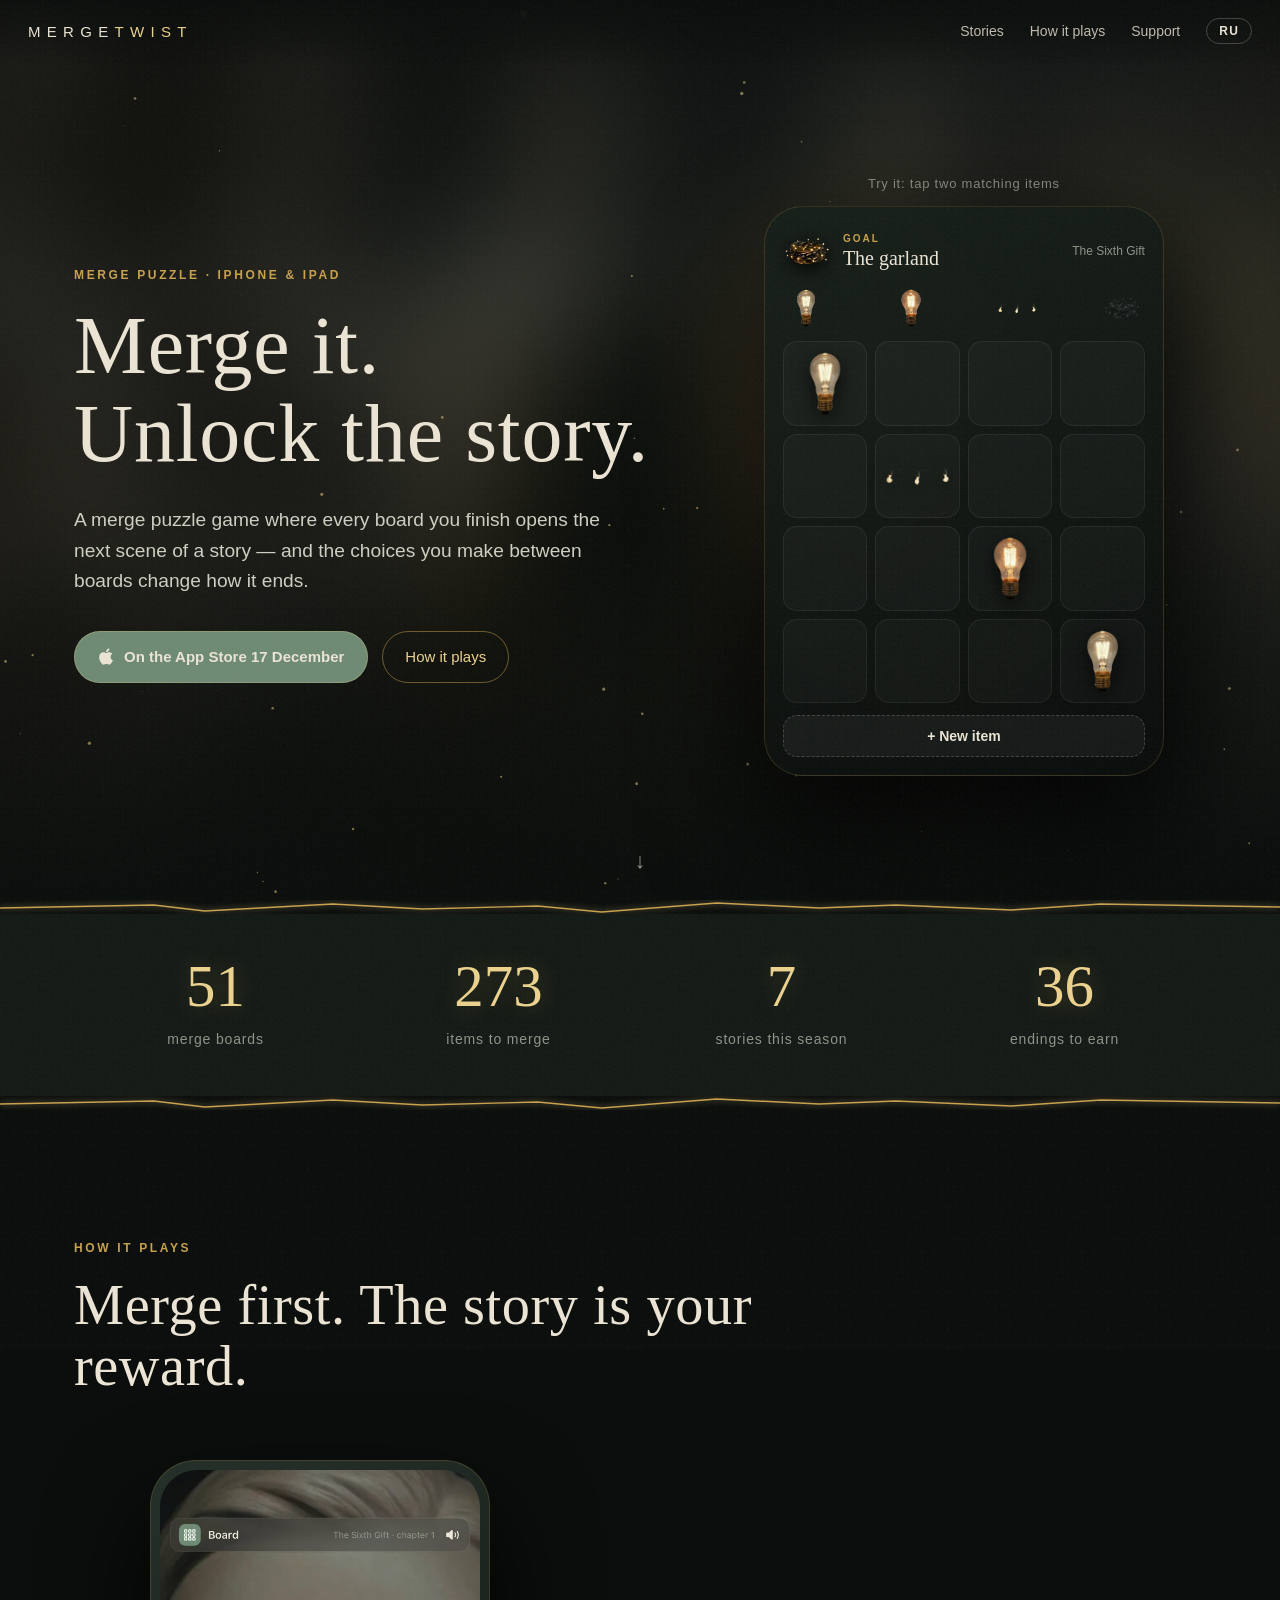
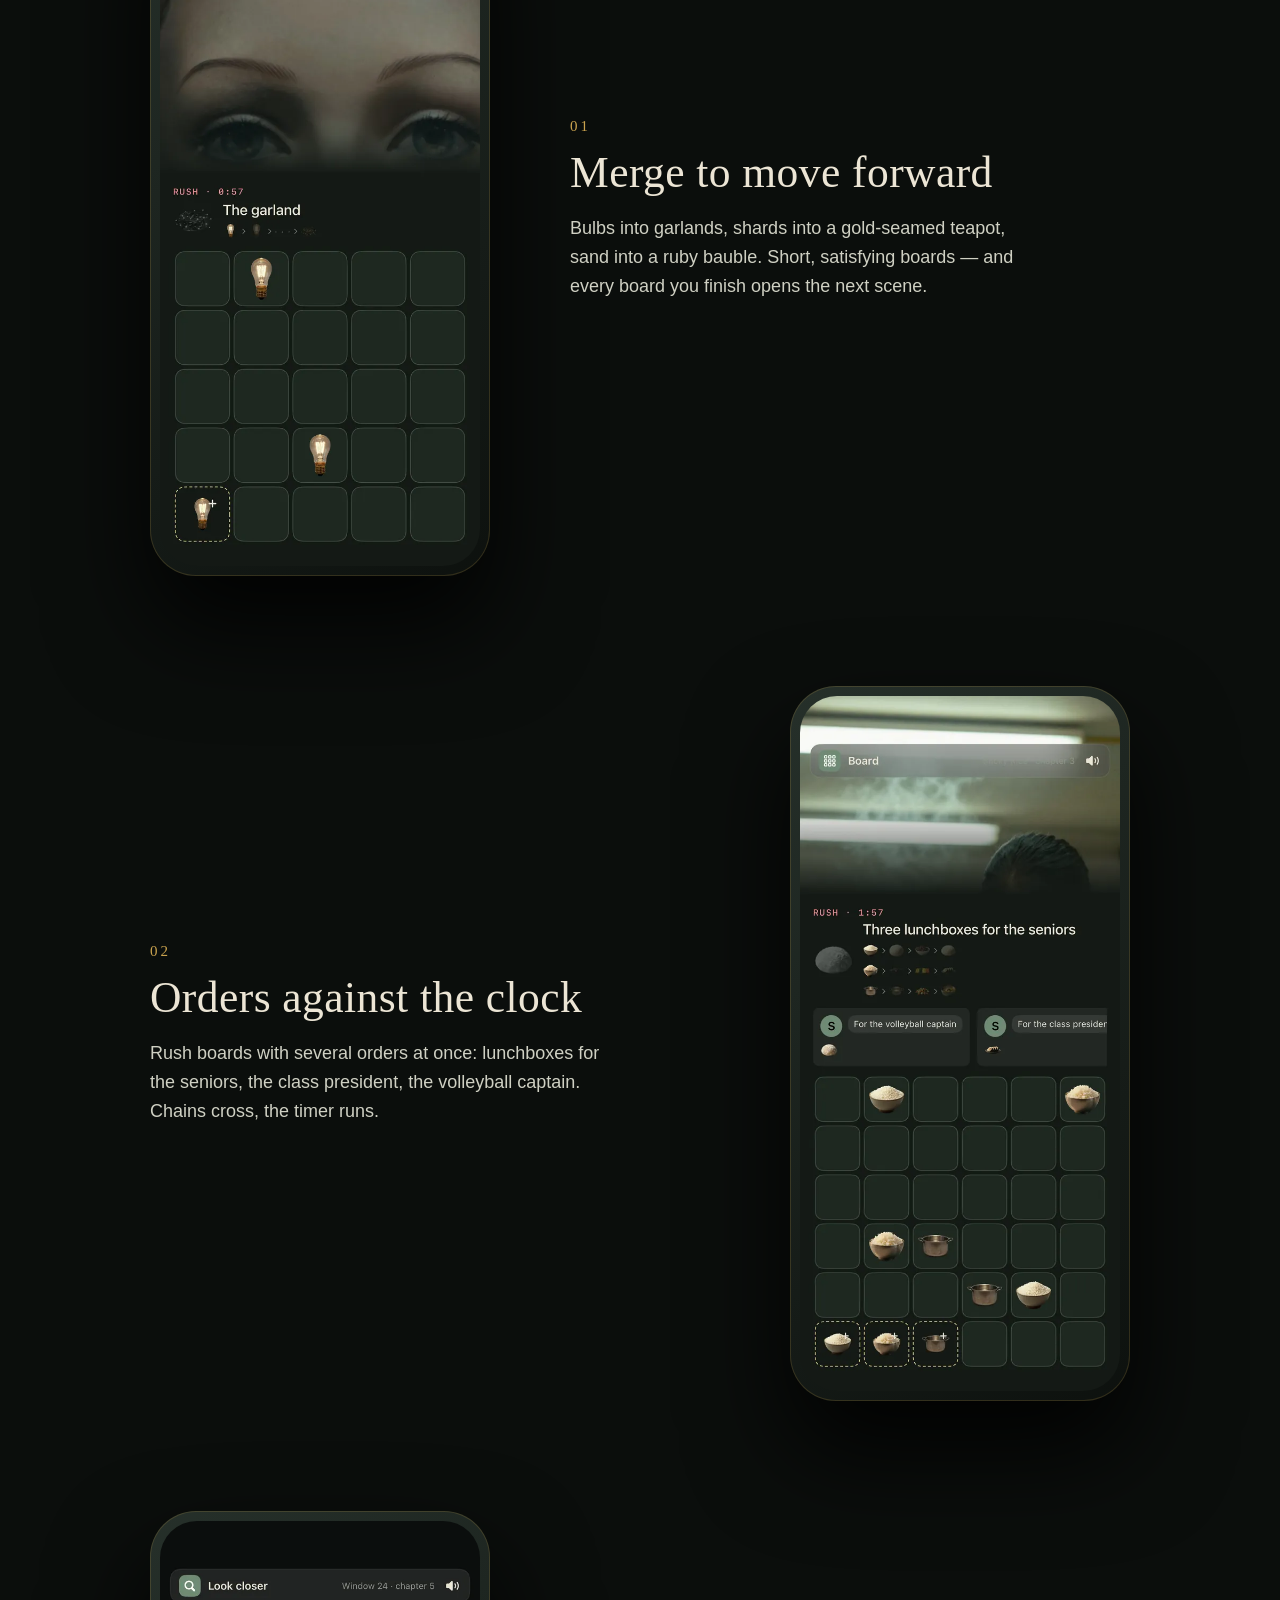
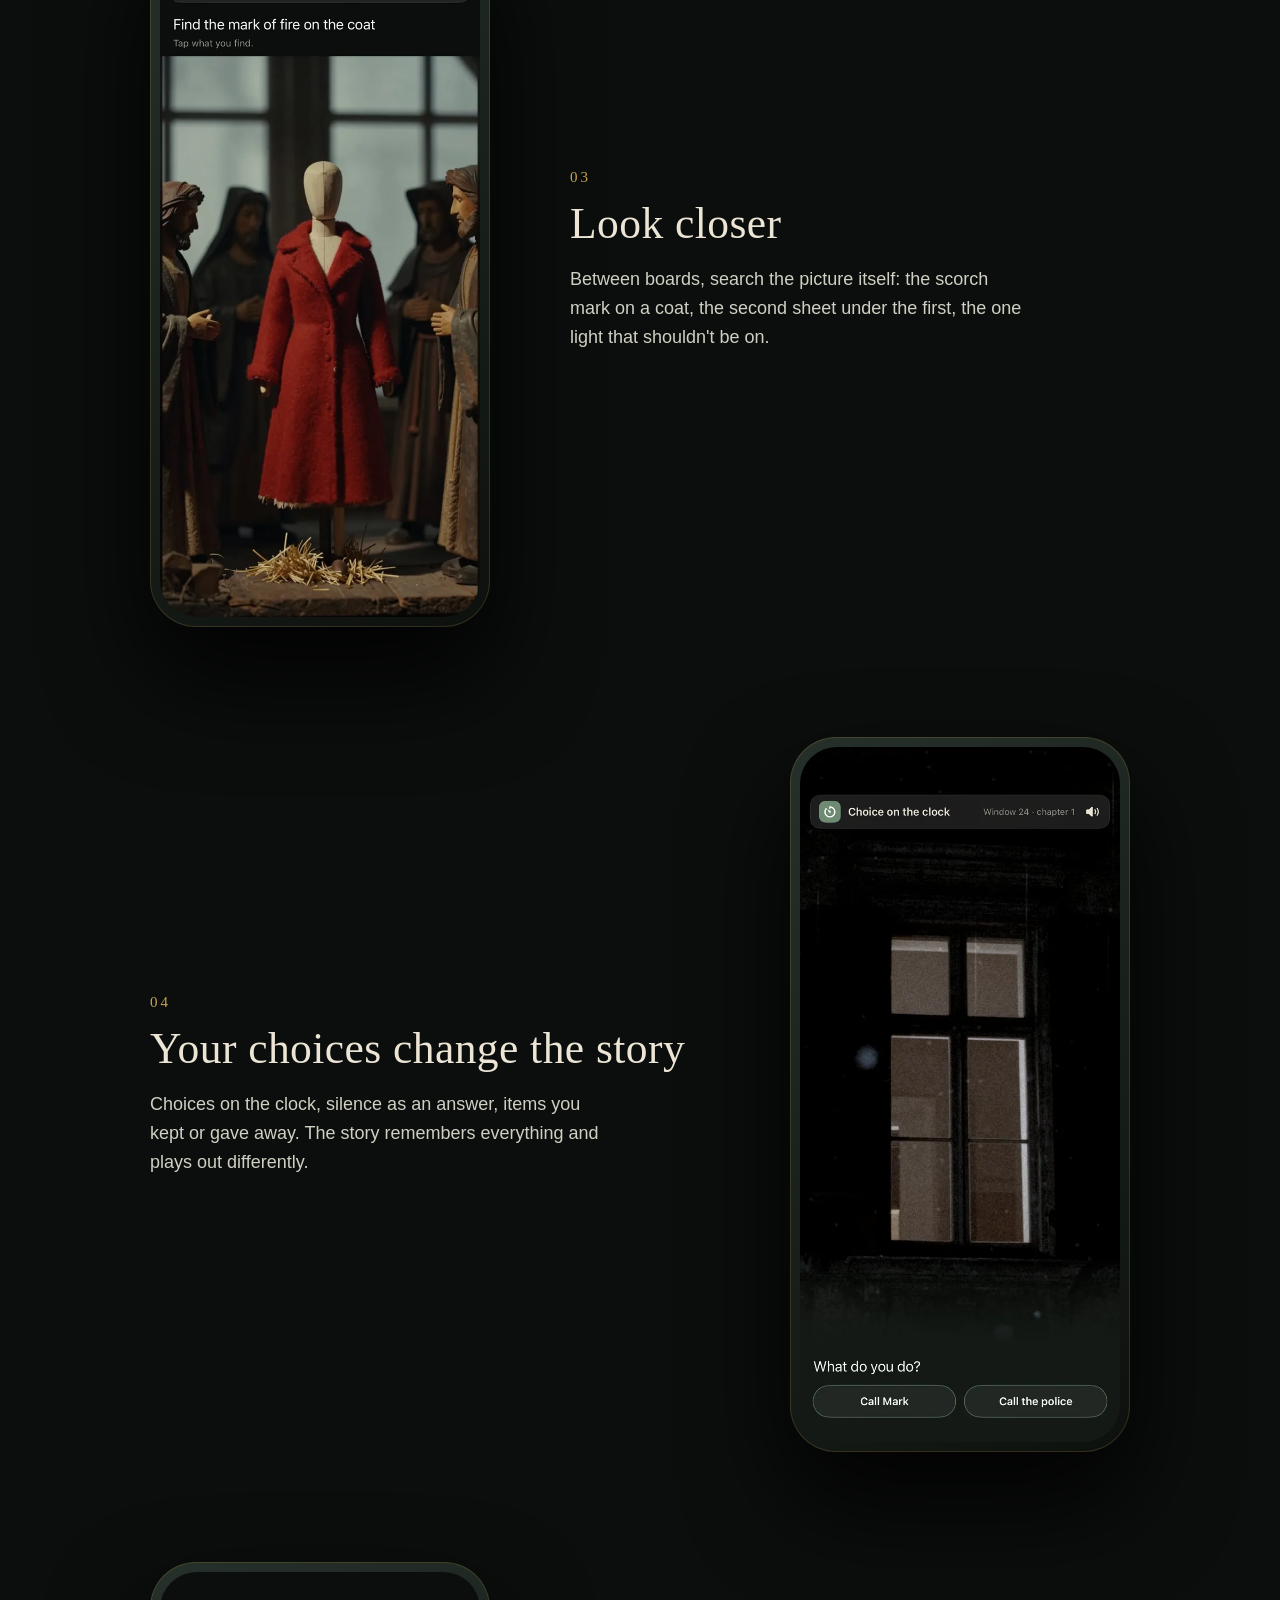
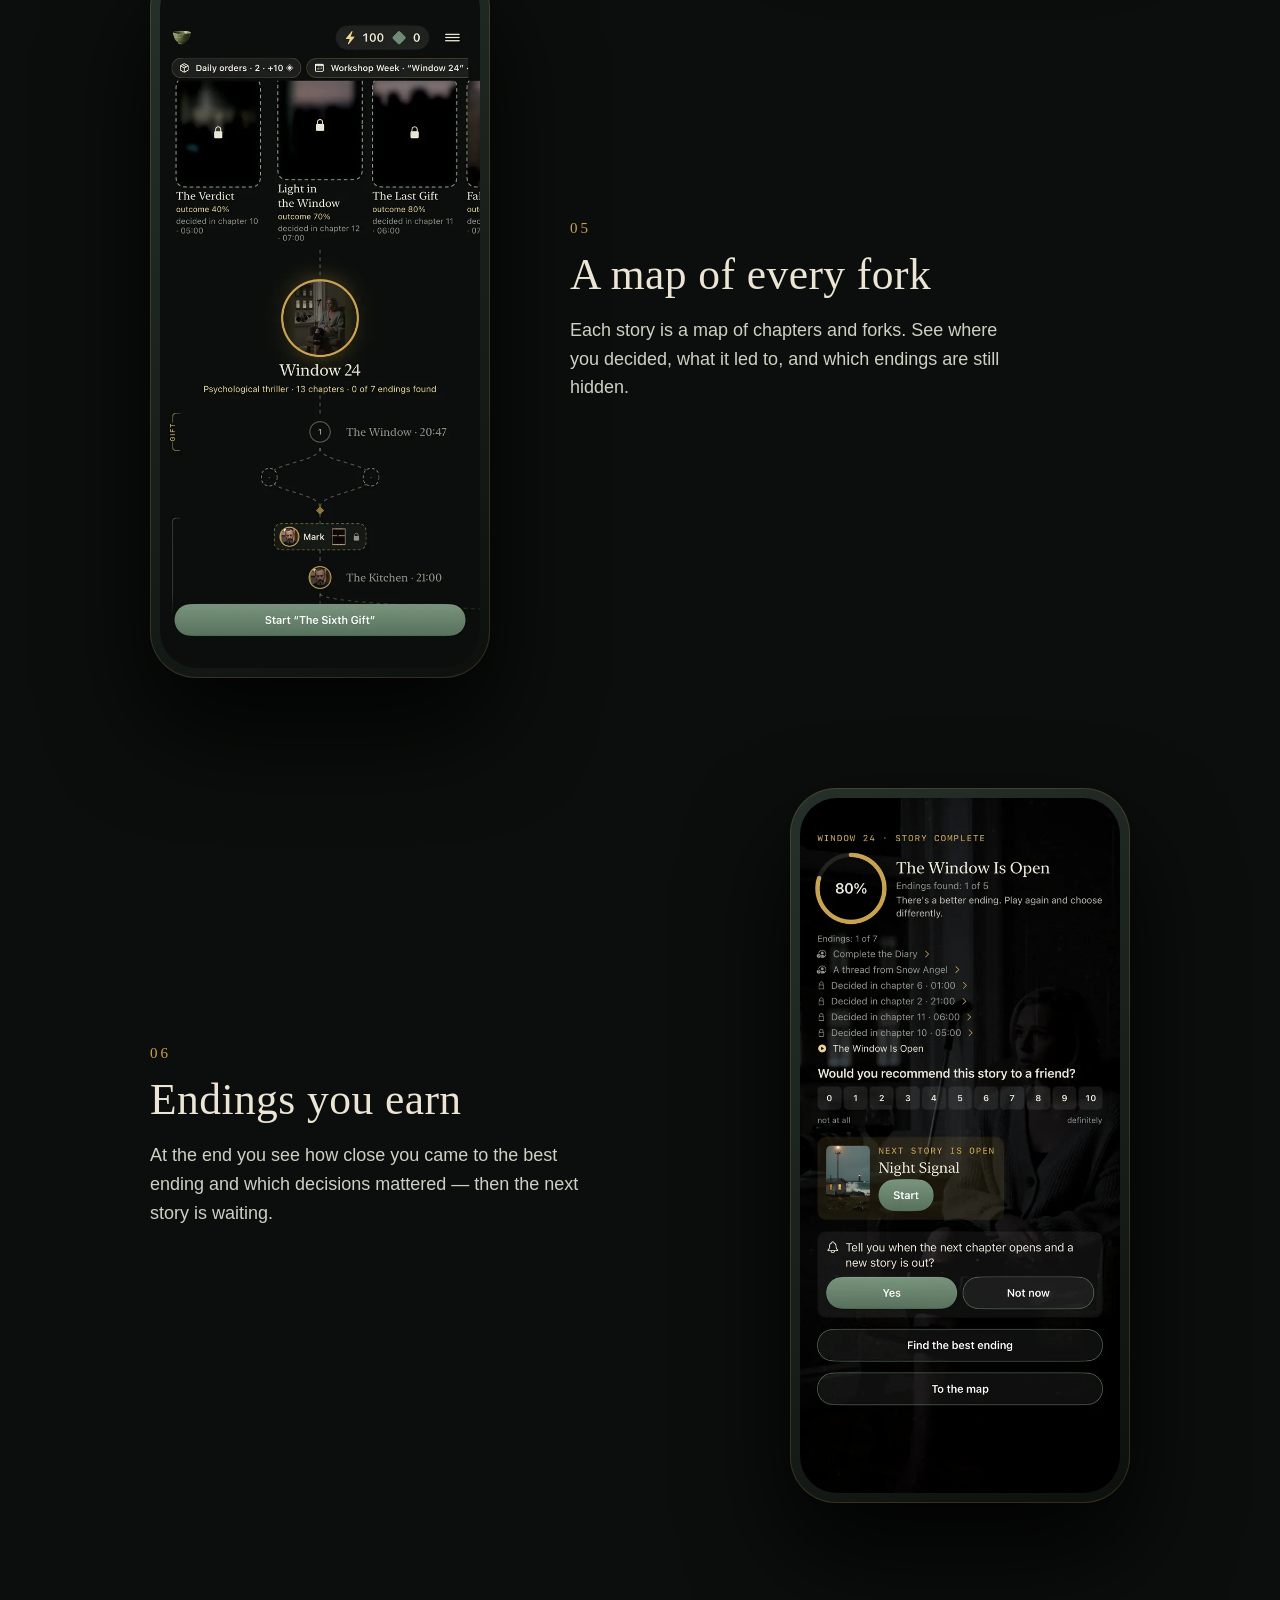
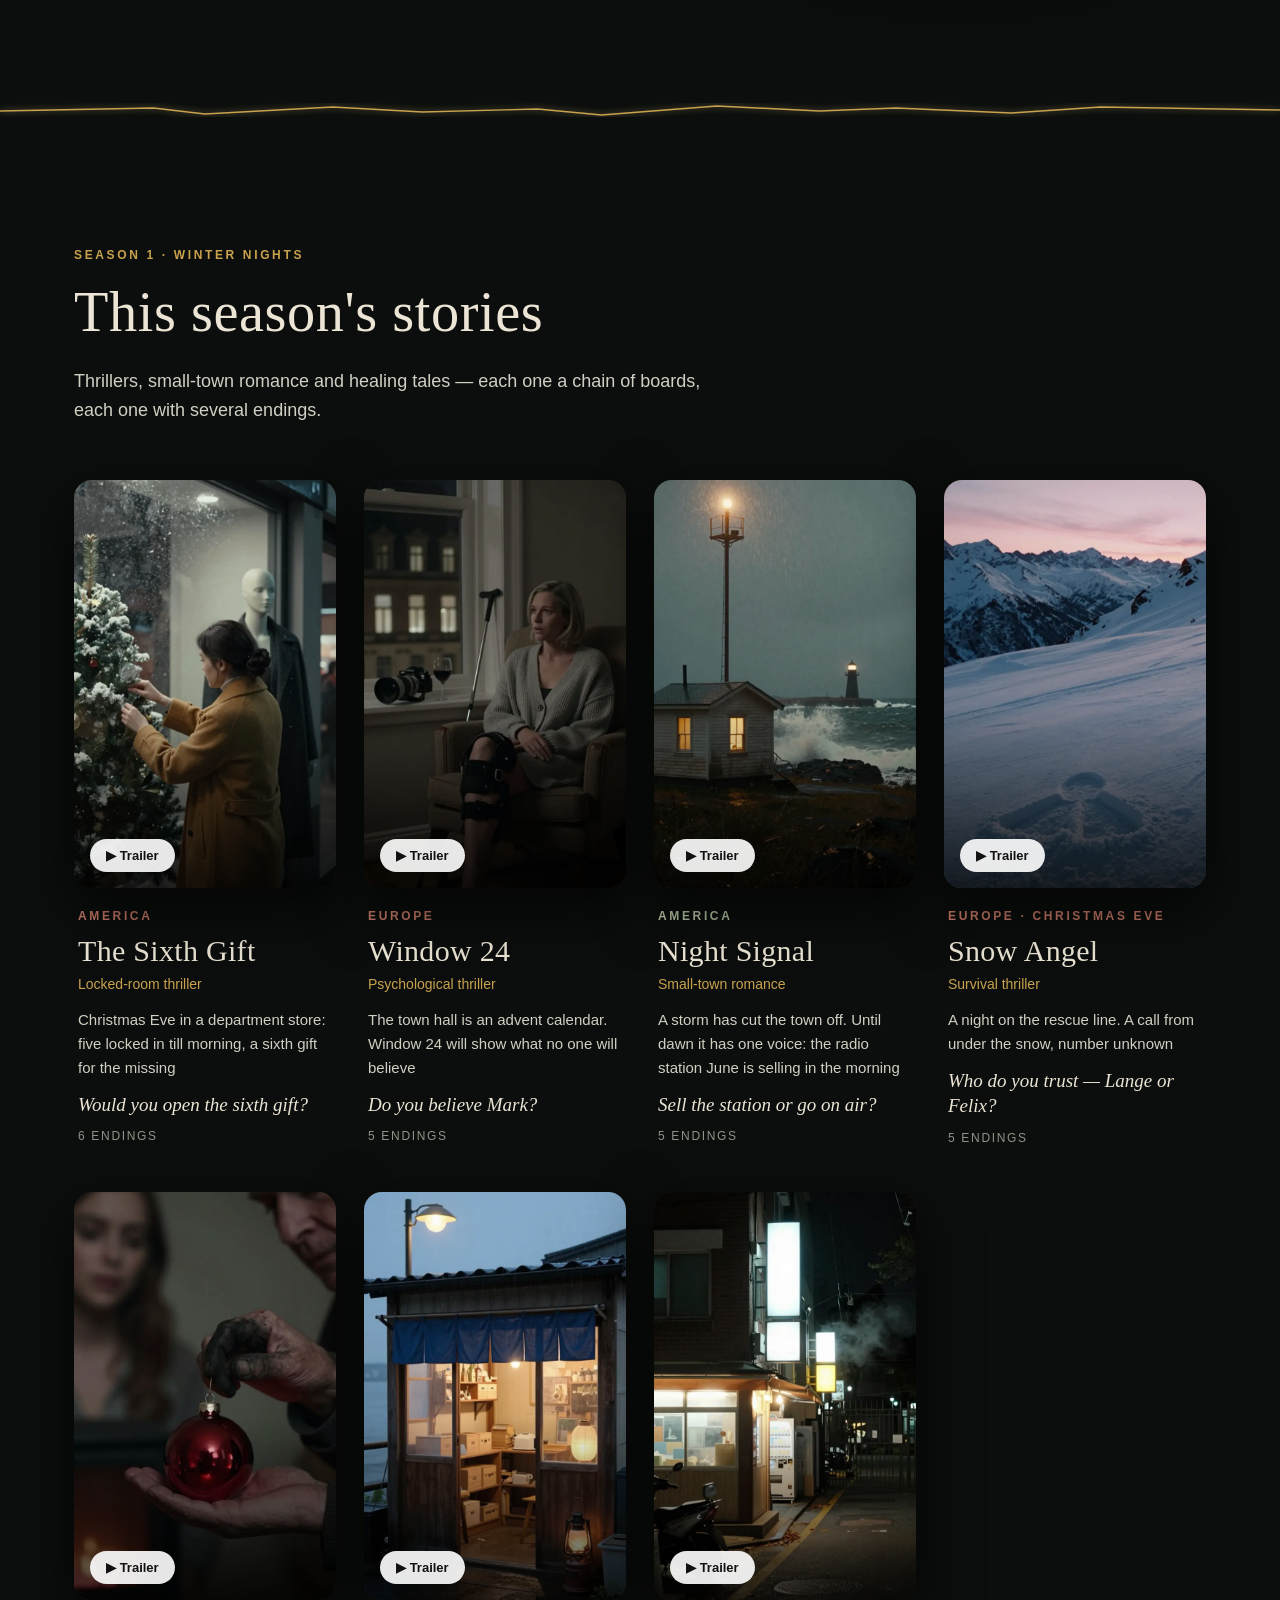
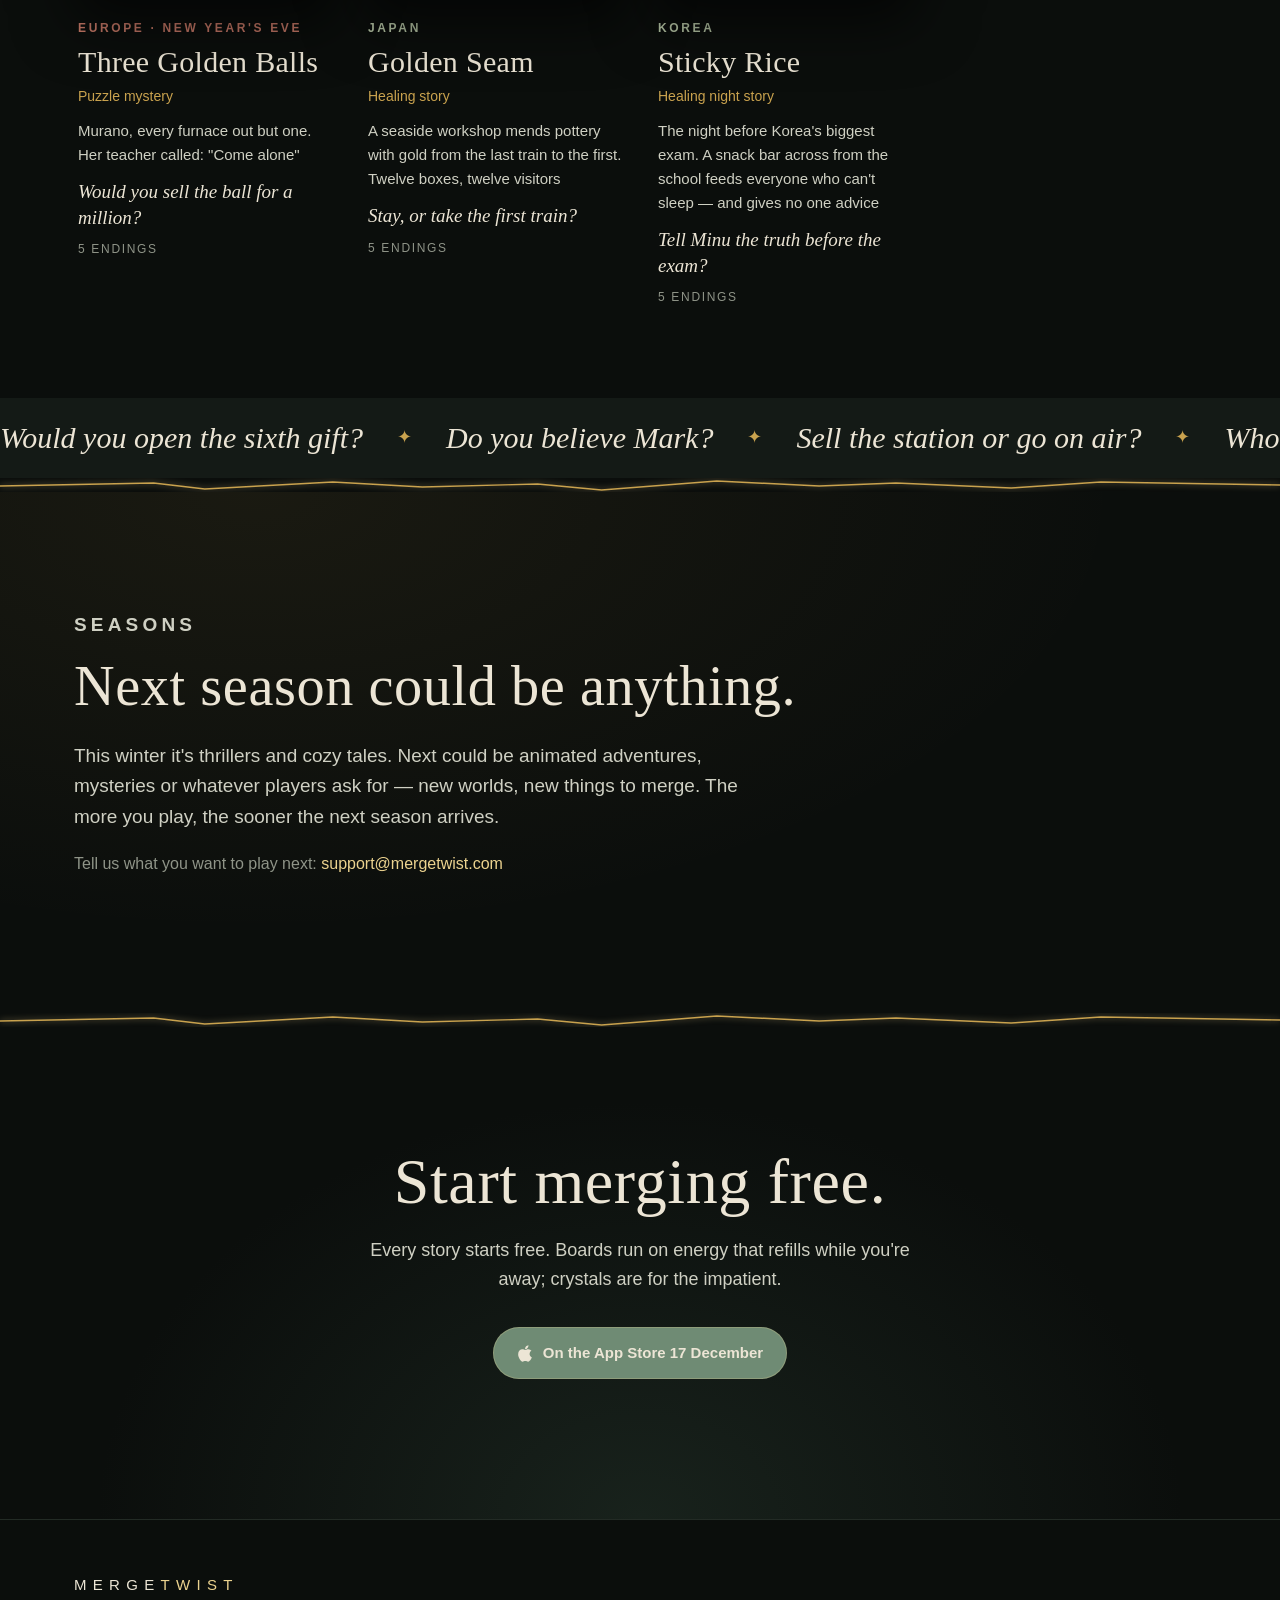
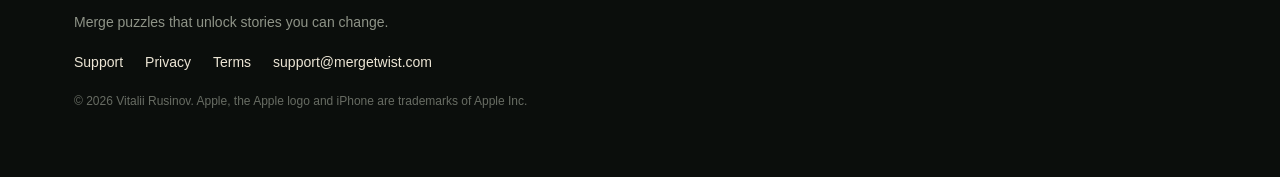
==== commit 8fcc7254: "Сайт: палитра «Золотой шов» (лак, селадон, золото, линии-трещины), экраны нового интерфейса вместо с" ====
--- a/index.html
+++ b/index.html
@@ -1,6 +1,6 @@
 <!doctype html>
 <html lang="en"><head><meta charset="utf-8"><meta name="viewport" content="width=device-width,initial-scale=1,viewport-fit=cover">
-<title>MergeTwist — merge puzzles that unlock stories you can change</title><meta name="description" content="A merge puzzle game for iPhone and iPad: every board you finish opens the next scene of a story, and your choices change the ending. New seasons, new worlds."><meta name="theme-color" content="#07080a">
+<title>MergeTwist — merge puzzles that unlock stories you can change</title><meta name="description" content="A merge puzzle game for iPhone and iPad: every board you finish opens the next scene of a story, and your choices change the ending. New seasons, new worlds."><meta name="theme-color" content="#0b0e0c">
 <meta property="og:title" content="MergeTwist — merge puzzles that unlock stories you can change"><meta property="og:description" content="A merge puzzle game for iPhone and iPad: every board you finish opens the next scene of a story, and your choices change the ending. New seasons, new worlds."><meta property="og:image" content="https://mergetwist.com/assets/og.jpg">
 <meta name="twitter:card" content="summary_large_image"><link rel="icon" href="assets/favicon.png"><link rel="apple-touch-icon" href="assets/icon.png">
 <link rel="stylesheet" href="site.css">
@@ -26,16 +26,16 @@
 <button class="scene-next" type="button"><span class="en">Next board →</span><span class="ru">Следующее поле →</span></button></div></div>
 </div></div></div>
 <a class="down" href="#play" aria-label="Scroll">↓</a></section>
-<section class="stats"><div class="wrap"><div><b>51</b><span class="en">merge boards</span><span class="ru">merge-полей</span></div><div><b>273</b><span class="en">items to merge</span><span class="ru">предметов</span></div><div><b>7</b><span class="en">stories this season</span><span class="ru">историй в сезоне</span></div><div><b>36</b><span class="en">endings to earn</span><span class="ru">финалов</span></div></div></section>
-<section class="play" id="play"><div class="wrap"><p class="eyebrow"><span class="en">How it plays</span><span class="ru">Как играть</span></p>
-<h2><span class="en">Merge first. The story is your reward.</span><span class="ru">Сначала merge. История — твоя награда.</span></h2><div class="row reveal"><figure class="phone"><img class="en" src="assets/s/iphone-07-merge-en.webp" alt="Merge to move forward" loading="lazy" width="600" height="1304"><img class="ru" src="assets/s/iphone-07-merge-ru.webp" alt="Соединяй, чтобы идти дальше" loading="lazy" width="600" height="1304"></figure>
-<div class="copy"><p class="num">01</p><h3><span class="en">Merge to move forward</span><span class="ru">Соединяй, чтобы идти дальше</span></h3><p><span class="en">Bulbs into garlands, shards into a gold-seamed teapot, sand into a ruby bauble. Short, satisfying boards with orders and chains — and every board you finish opens the next scene.</span><span class="ru">Лампочки — в гирлянду, черепки — в чайник с золотым швом, песок — в рубиновый шар. Короткие приятные поля с заказами и цепочками — и каждое собранное поле открывает следующую сцену.</span></p></div></div><div class="row flip reveal"><figure class="phone"><img class="en" src="assets/s/iphone-09-look-en.webp" alt="Look closer" loading="lazy" width="600" height="1304"><img class="ru" src="assets/s/iphone-09-look-ru.webp" alt="Присмотрись" loading="lazy" width="600" height="1304"></figure>
-<div class="copy"><p class="num">02</p><h3><span class="en">Look closer</span><span class="ru">Присмотрись</span></h3><p><span class="en">Between boards, search the picture itself: the scorch mark on a coat, the second sheet under the first, the one light that shouldn't be on.</span><span class="ru">Между полями ищи прямо на картинке: подпалину на пальто, второй лист под первым, огонёк, которого быть не должно.</span></p></div></div><div class="row reveal"><figure class="phone"><img class="en" src="assets/s/iphone-05-frame-en.webp" alt="A story as the reward" loading="lazy" width="600" height="1304"><img class="ru" src="assets/s/iphone-05-frame-ru.webp" alt="История в награду" loading="lazy" width="600" height="1304"></figure>
-<div class="copy"><p class="num">03</p><h3><span class="en">A story as the reward</span><span class="ru">История в награду</span></h3><p><span class="en">Finished boards play out as cinematic scenes with voice, sound and vibration. Read at your pace or let it play — it's the bonus you merge for.</span><span class="ru">Собранные поля разыгрываются кинокадрами с голосом, звуком и вибрацией. Читай в своём темпе или включи целиком — это бонус, ради которого хочется соединять.</span></p></div></div><div class="row flip reveal"><figure class="phone"><img class="en" src="assets/s/iphone-20-dawn-en.webp" alt="Your choices change the ending" loading="lazy" width="600" height="1304"><img class="ru" src="assets/s/iphone-20-dawn-ru.webp" alt="Твои выборы меняют финал" loading="lazy" width="600" height="1304"></figure>
-<div class="copy"><p class="num">04</p><h3><span class="en">Your choices change the ending</span><span class="ru">Твои выборы меняют финал</span></h3><p><span class="en">Timed choices, silence as an answer, items you kept or gave away. The story remembers — and at the end you see which of several endings you earned.</span><span class="ru">Выборы на время, молчание как ответ, вещи, которые ты оставил или отдал. История всё запоминает — и в конце видно, какой из финалов ты заслужил.</span></p></div></div><div class="row reveal"><figure class="phone"><img class="en" src="assets/s/iphone-31-trailers-en.webp" alt="Trailers you can scroll" loading="lazy" width="600" height="1304"><img class="ru" src="assets/s/iphone-31-trailers-ru.webp" alt="Трейлеры в ленте" loading="lazy" width="600" height="1304"></figure>
-<div class="copy"><p class="num">05</p><h3><span class="en">Trailers you can scroll</span><span class="ru">Трейлеры в ленте</span></h3><p><span class="en">Not sure what to play tonight? Swipe through trailers, then jump straight onto the first board.</span><span class="ru">Не знаешь, во что сыграть сегодня? Листай трейлеры и сразу переходи к первому полю.</span></p></div></div><div class="row flip reveal"><figure class="phone"><img class="en" src="assets/s/iphone-01-catalog-en.webp" alt="New seasons, new worlds" loading="lazy" width="600" height="1304"><img class="ru" src="assets/s/iphone-01-catalog-ru.webp" alt="Новые сезоны — новые миры" loading="lazy" width="600" height="1304"></figure>
-<div class="copy"><p class="num">06</p><h3><span class="en">New seasons, new worlds</span><span class="ru">Новые сезоны — новые миры</span></h3><p><span class="en">Each season brings new stories and new things to merge. Start any of them free.</span><span class="ru">Каждый сезон — новые истории и новые предметы для merge. Любую можно начать бесплатно.</span></p></div></div></div></section>
-<section class="stories" id="stories"><div class="wrap"><p class="eyebrow"><span class="en">Season 1 · Winter nights</span><span class="ru">Сезон 1 · Зимние ночи</span></p>
+<svg class="seamline" viewBox="0 0 1000 14" preserveAspectRatio="none" aria-hidden="true"><path d="M0 8 L120 5 L160 11 L260 4 L330 9 L420 6 L470 12 L560 3 L640 8 L700 5 L790 10 L860 4 L1000 7"/></svg><section class="stats"><div class="wrap"><div><b>51</b><span class="en">merge boards</span><span class="ru">merge-полей</span></div><div><b>273</b><span class="en">items to merge</span><span class="ru">предметов</span></div><div><b>7</b><span class="en">stories this season</span><span class="ru">историй в сезоне</span></div><div><b>36</b><span class="en">endings to earn</span><span class="ru">финалов</span></div></div></section>
+<svg class="seamline" viewBox="0 0 1000 14" preserveAspectRatio="none" aria-hidden="true"><path d="M0 8 L120 5 L160 11 L260 4 L330 9 L420 6 L470 12 L560 3 L640 8 L700 5 L790 10 L860 4 L1000 7"/></svg><section class="play" id="play"><div class="wrap"><p class="eyebrow"><span class="en">How it plays</span><span class="ru">Как играть</span></p>
+<h2><span class="en">Merge first. The story is your reward.</span><span class="ru">Сначала merge. История — твоя награда.</span></h2><div class="row reveal"><figure class="phone"><img class="en" src="assets/s/07-merge-en.webp" alt="Merge to move forward" loading="lazy" width="600" height="1304"><img class="ru" src="assets/s/07-merge-ru.webp" alt="Соединяй, чтобы идти дальше" loading="lazy" width="600" height="1304"></figure>
+<div class="copy"><p class="num">01</p><h3><span class="en">Merge to move forward</span><span class="ru">Соединяй, чтобы идти дальше</span></h3><p><span class="en">Bulbs into garlands, shards into a gold-seamed teapot, sand into a ruby bauble. Short, satisfying boards — and every board you finish opens the next scene.</span><span class="ru">Лампочки — в гирлянду, черепки — в чайник с золотым швом, песок — в рубиновый шар. Короткие приятные поля — и каждое собранное открывает следующую сцену.</span></p></div></div><div class="row flip reveal"><figure class="phone"><img class="en" src="assets/s/08-merge-orders-en.webp" alt="Orders against the clock" loading="lazy" width="600" height="1304"><img class="ru" src="assets/s/08-merge-orders-ru.webp" alt="Заказы на время" loading="lazy" width="600" height="1304"></figure>
+<div class="copy"><p class="num">02</p><h3><span class="en">Orders against the clock</span><span class="ru">Заказы на время</span></h3><p><span class="en">Rush boards with several orders at once: lunchboxes for the seniors, the class president, the volleyball captain. Chains cross, the timer runs.</span><span class="ru">Поля-авралы с несколькими заказами сразу: обеды для стариков, для старосты, для капитана волейбольной команды. Цепочки пересекаются, таймер идёт.</span></p></div></div><div class="row reveal"><figure class="phone"><img class="en" src="assets/s/09-look-en.webp" alt="Look closer" loading="lazy" width="600" height="1304"><img class="ru" src="assets/s/09-look-ru.webp" alt="Присмотрись" loading="lazy" width="600" height="1304"></figure>
+<div class="copy"><p class="num">03</p><h3><span class="en">Look closer</span><span class="ru">Присмотрись</span></h3><p><span class="en">Between boards, search the picture itself: the scorch mark on a coat, the second sheet under the first, the one light that shouldn't be on.</span><span class="ru">Между полями ищи прямо на картинке: подпалину на пальто, второй лист под первым, огонёк, которого быть не должно.</span></p></div></div><div class="row flip reveal"><figure class="phone"><img class="en" src="assets/s/06-choice-en.webp" alt="Your choices change the story" loading="lazy" width="600" height="1304"><img class="ru" src="assets/s/06-choice-ru.webp" alt="Твои выборы меняют историю" loading="lazy" width="600" height="1304"></figure>
+<div class="copy"><p class="num">04</p><h3><span class="en">Your choices change the story</span><span class="ru">Твои выборы меняют историю</span></h3><p><span class="en">Choices on the clock, silence as an answer, items you kept or gave away. The story remembers everything and plays out differently.</span><span class="ru">Выборы на время, молчание как ответ, вещи, которые ты оставил или отдал. История всё запоминает и идёт по-другому.</span></p></div></div><div class="row reveal"><figure class="phone"><img class="en" src="assets/s/19-graph-en.webp" alt="A map of every fork" loading="lazy" width="600" height="1304"><img class="ru" src="assets/s/19-graph-ru.webp" alt="Карта всех развилок" loading="lazy" width="600" height="1304"></figure>
+<div class="copy"><p class="num">05</p><h3><span class="en">A map of every fork</span><span class="ru">Карта всех развилок</span></h3><p><span class="en">Each story is a map of chapters and forks. See where you decided, what it led to, and which endings are still hidden.</span><span class="ru">Каждая история — карта глав и развилок. Видно, где ты решил, к чему это привело и какие финалы ещё скрыты.</span></p></div></div><div class="row flip reveal"><figure class="phone"><img class="en" src="assets/s/34-result-en.webp" alt="Endings you earn" loading="lazy" width="600" height="1304"><img class="ru" src="assets/s/34-result-ru.webp" alt="Финалы, которые ты заслужил" loading="lazy" width="600" height="1304"></figure>
+<div class="copy"><p class="num">06</p><h3><span class="en">Endings you earn</span><span class="ru">Финалы, которые ты заслужил</span></h3><p><span class="en">At the end you see how close you came to the best ending and which decisions mattered — then the next story is waiting.</span><span class="ru">В конце видно, насколько близко ты подошёл к лучшему финалу и какие решения были важны, — а дальше ждёт следующая история.</span></p></div></div></div></section>
+<svg class="seamline" viewBox="0 0 1000 14" preserveAspectRatio="none" aria-hidden="true"><path d="M0 8 L120 5 L160 11 L260 4 L330 9 L420 6 L470 12 L560 3 L640 8 L700 5 L790 10 L860 4 L1000 7"/></svg><section class="stories" id="stories"><div class="wrap"><p class="eyebrow"><span class="en">Season 1 · Winter nights</span><span class="ru">Сезон 1 · Зимние ночи</span></p>
 <h2><span class="en">This season's stories</span><span class="ru">Истории этого сезона</span></h2>
 <p class="sub"><span class="en">Thrillers, small-town romance and healing tales — each one a chain of boards, each one with several endings.</span><span class="ru">Триллеры, романы и тёплые истории — каждая из цепочки полей и с несколькими финалами.</span></p>
 <div class="grid"><article class="card thriller reveal" style="--d:0ms">
@@ -82,11 +82,11 @@
 <p class="about"><span class="en">The night before Korea&#x27;s biggest exam. A snack bar across from the school feeds everyone who can&#x27;t sleep — and gives no one advice</span><span class="ru">Ночь перед главным экзаменом Кореи. Закусочная напротив школы кормит всех, кому не спится, — и никому не даёт советов</span></p><p class="ask"><span class="en">Tell Minu the truth before the exam?</span><span class="ru">Сказать Мину правду до экзамена?</span></p>
 <p class="ends"><span class="en">5 endings</span><span class="ru">Финалов: 5</span></p></div></article></div></div></section>
 <section class="asks" aria-label="Questions"><div class="track"><span><span class="en">Would you open the sixth gift?</span><span class="ru">Открыл бы шестой подарок?</span></span><i>✦</i><span><span class="en">Do you believe Mark?</span><span class="ru">А ты веришь Марку?</span></span><i>✦</i><span><span class="en">Sell the station or go on air?</span><span class="ru">Продать станцию или выйти в эфир?</span></span><i>✦</i><span><span class="en">Who do you trust — Lange or Felix?</span><span class="ru">Кому ты веришь — Ланге или Феликсу?</span></span><i>✦</i><span><span class="en">Would you sell the ball for a million?</span><span class="ru">Отдал бы шар за миллион?</span></span><i>✦</i><span><span class="en">Stay, or take the first train?</span><span class="ru">Остаться или уехать первой электричкой?</span></span><i>✦</i><span><span class="en">Tell Minu the truth before the exam?</span><span class="ru">Сказать Мину правду до экзамена?</span></span><i>✦</i><span><span class="en">Would you open the sixth gift?</span><span class="ru">Открыл бы шестой подарок?</span></span><i>✦</i><span><span class="en">Do you believe Mark?</span><span class="ru">А ты веришь Марку?</span></span><i>✦</i><span><span class="en">Sell the station or go on air?</span><span class="ru">Продать станцию или выйти в эфир?</span></span><i>✦</i><span><span class="en">Who do you trust — Lange or Felix?</span><span class="ru">Кому ты веришь — Ланге или Феликсу?</span></span><i>✦</i><span><span class="en">Would you sell the ball for a million?</span><span class="ru">Отдал бы шар за миллион?</span></span><i>✦</i><span><span class="en">Stay, or take the first train?</span><span class="ru">Остаться или уехать первой электричкой?</span></span><i>✦</i><span><span class="en">Tell Minu the truth before the exam?</span><span class="ru">Сказать Мину правду до экзамена?</span></span><i>✦</i></div></section>
-<section class="seasons"><div class="wrap reveal"><p class="eyebrow"><span class="en">Seasons</span><span class="ru">Сезоны</span></p>
+<svg class="seamline" viewBox="0 0 1000 14" preserveAspectRatio="none" aria-hidden="true"><path d="M0 8 L120 5 L160 11 L260 4 L330 9 L420 6 L470 12 L560 3 L640 8 L700 5 L790 10 L860 4 L1000 7"/></svg><section class="seasons"><div class="wrap reveal"><p class="eyebrow"><span class="en">Seasons</span><span class="ru">Сезоны</span></p>
 <h2><span class="en">Next season could be anything.</span><span class="ru">Следующий сезон может быть каким угодно.</span></h2>
 <p><span class="en">This winter it's thrillers and cozy tales. Next could be animated adventures, mysteries or whatever players ask for — new worlds, new things to merge. The more you play, the sooner the next season arrives.</span><span class="ru">Этой зимой — триллеры и тёплые истории. Дальше могут быть мультяшные приключения, детективы или то, что попросят игроки: новые миры и новые предметы для merge. Чем больше играют, тем быстрее выходит следующий сезон.</span></p>
 <p class="ask-us"><span class="en">Tell us what you want to play next:</span><span class="ru">Расскажи, во что хочешь сыграть дальше:</span> <a href="mailto:support@mergetwist.com">support@mergetwist.com</a></p></div></section>
-<section class="final"><div class="wrap reveal"><h2><span class="en">Start merging free.</span><span class="ru">Начни бесплатно.</span></h2>
+<svg class="seamline" viewBox="0 0 1000 14" preserveAspectRatio="none" aria-hidden="true"><path d="M0 8 L120 5 L160 11 L260 4 L330 9 L420 6 L470 12 L560 3 L640 8 L700 5 L790 10 L860 4 L1000 7"/></svg><section class="final"><div class="wrap reveal"><h2><span class="en">Start merging free.</span><span class="ru">Начни бесплатно.</span></h2>
 <p><span class="en">Every story starts free. Boards run on energy that refills while you're away; crystals are for the impatient.</span><span class="ru">Любая история начинается бесплатно. Поля работают на энергии, которая копится, пока тебя нет; кристаллы — для нетерпеливых.</span></p>
 <span class="store"><span class="en">On the App Store 17 December</span><span class="ru">В App Store с 17 декабря</span></span></div></section>
 </main>
--- a/site.css
+++ b/site.css
@@ -1,19 +1,20 @@
-:root{--bg:#07080a;--bg2:#0e0f12;--ink:#ece4d6;--muted:#968f83;--line:#23242a;--gold:#efc792;--red:#d0574a;--teal:#8fc7bd;
---serif:ui-serif,"New York","Iowan Old Style",Georgia,serif;--sans:-apple-system,BlinkMacSystemFont,"SF Pro Text","Helvetica Neue",Arial,sans-serif;color-scheme:dark}
+:root{--bg:#0b0e0c;--bg2:#141a16;--bg3:#1d2620;--ink:#ece5d5;--muted:#8f9488;--line:#232b25;--gold:#c9a24e;--gold-l:#ecd38f;--gold-d:#8c6a2c;
+--cel:#6f8b74;--cel-l:#b7c6a6;--cel-d:#2c4034;--red:#9e3b2c;--text:#cfd0c3;
+--serif:"PT Serif","Iowan Old Style",ui-serif,Georgia,"Hiragino Mincho ProN",serif;--sans:-apple-system,BlinkMacSystemFont,"SF Pro Text","Helvetica Neue",Arial,sans-serif;color-scheme:dark}
 *{box-sizing:border-box}html{scroll-behavior:smooth;-webkit-text-size-adjust:100%}
 body{margin:0;background:var(--bg);color:var(--ink);font:17px/1.6 var(--sans);-webkit-font-smoothing:antialiased;overflow-x:hidden}
 body::after{content:"";position:fixed;inset:-50%;pointer-events:none;z-index:50;opacity:.06;background-image:url("data:image/svg+xml,%3Csvg xmlns='http://www.w3.org/2000/svg' width='160' height='160'%3E%3Cfilter id='n'%3E%3CfeTurbulence baseFrequency='.85' numOctaves='3' stitchTiles='stitch'/%3E%3C/filter%3E%3Crect width='100%25' height='100%25' filter='url(%23n)'/%3E%3C/svg%3E");animation:grain 1s steps(4) infinite}
 @keyframes grain{0%{transform:translate(0,0)}25%{transform:translate(-3%,2%)}50%{transform:translate(2%,-3%)}75%{transform:translate(-2%,-1%)}}
 html[lang=ru] .en,html:not([lang=ru]) .ru{display:none!important}
-a{color:var(--gold);text-decoration:none}a:hover{text-decoration:underline}
-h1,h2,h3{font-family:var(--serif);font-weight:500;letter-spacing:-.01em;line-height:1.08;margin:0}
+a{color:var(--gold-l);text-decoration:none}a:hover{text-decoration:underline}
+h1,h2,h3{font-family:var(--serif);font-weight:400;letter-spacing:.01em;line-height:1.08;margin:0}
 .wrap{max-width:1180px;margin:0 auto;padding:0 24px}
 .eyebrow{font:600 12px/1.4 var(--sans);letter-spacing:.22em;text-transform:uppercase;color:var(--gold);margin:0 0 18px}
-.logo{font:500 15px/1 var(--sans);letter-spacing:.42em;color:var(--ink)}.logo b{font-weight:500;color:var(--gold)}.logo:hover{text-decoration:none}
+.logo{font:500 15px/1 var(--sans);letter-spacing:.42em;color:var(--ink)}.logo b{font-weight:500;color:var(--gold-l)}.logo:hover{text-decoration:none}
 
 /* шапка */
 .top{position:fixed;top:0;left:0;right:0;z-index:20;display:flex;align-items:center;justify-content:space-between;padding:18px 28px;padding-top:max(18px,env(safe-area-inset-top));
-background:linear-gradient(#07080ad9,#07080a00);backdrop-filter:blur(2px)}
+background:linear-gradient(#0b0e0cd9,#0b0e0c00);backdrop-filter:blur(2px)}
 .top nav{display:flex;gap:26px;align-items:center}.top nav a{color:var(--ink);font-size:14px;opacity:.8}.top nav a:hover{opacity:1;text-decoration:none}
 .lang{background:none;border:1px solid #ffffff38;color:var(--ink);border-radius:20px;padding:5px 12px;font:600 12px var(--sans);letter-spacing:.1em;cursor:pointer}
 .lang:hover{border-color:var(--gold);color:var(--gold)}
@@ -21,22 +22,22 @@
 /* первый экран */
 .hero{position:relative;min-height:100vh;min-height:100svh;display:flex;align-items:center;overflow:hidden}
 .hero-bg{position:absolute;inset:-60px;background-size:cover;background-position:center;filter:blur(48px) saturate(1.1) brightness(.42);transform:scale(1.15);transition:background-image 1.2s}
-.hero::before{content:"";position:absolute;inset:0;background:radial-gradient(ellipse at 70% 50%,#0000 0,#07080a99 70%),linear-gradient(#07080a00 60%,var(--bg));z-index:1}
+.hero::before{content:"";position:absolute;inset:0;background:radial-gradient(ellipse at 70% 50%,#0000 0,#0b0e0c99 70%),linear-gradient(#0b0e0c00 60%,var(--bg));z-index:1}
 .snow{position:absolute;inset:0;width:100%;height:100%;z-index:2;pointer-events:none}
 .hero-in{position:relative;z-index:3;width:100%;max-width:1180px;margin:0 auto;padding:110px 24px 60px;display:grid;grid-template-columns:1.1fr .9fr;gap:56px;align-items:center}
 .hero h1{font-size:clamp(44px,6.4vw,86px);margin-bottom:26px}
-.lead{font-size:clamp(17px,1.5vw,20px);color:#d6cebf;max-width:560px;margin:0 0 34px}
+.lead{font-size:clamp(17px,1.5vw,20px);color:var(--text);max-width:560px;margin:0 0 34px}
 .cta{display:flex;flex-wrap:wrap;gap:14px;align-items:center}
-.store{display:inline-flex;align-items:center;gap:10px;background:var(--ink);color:#111;border-radius:999px;padding:14px 24px;font-weight:600;font-size:15px}
-.store::before{content:"";width:16px;height:19px;background:url("data:image/svg+xml,%3Csvg xmlns='http://www.w3.org/2000/svg' viewBox='0 0 384 512'%3E%3Cpath d='M318.7 268.7c-.2-36.7 16.4-64.4 50-84.8-18.8-26.9-47.2-41.7-84.7-44.6-35.5-2.8-74.3 20.7-88.5 20.7-15 0-49.4-19.7-76.4-19.7C63.3 141.2 4 184.8 4 273.5q0 39.3 14.4 81.2c12.8 36.7 59 126.7 107.2 125.2 25.2-.6 43-17.9 75.8-17.9 31.8 0 48.3 17.9 76.4 17.9 48.6-.7 90.4-82.5 102.6-119.3-65.2-30.7-61.7-90-61.7-91.9zm-56.6-164.2c27.3-32.4 24.8-61.9 24-72.5-24.1 1.4-52 16.4-67.9 34.9-17.5 19.8-27.8 44.3-25.6 71.9 26.1 2 49.9-11.4 69.5-34.3z' fill='%23111'/%3E%3C/svg%3E") center/contain no-repeat}
-.ghost{color:var(--ink);border:1px solid #ffffff40;border-radius:999px;padding:13px 22px;font-size:15px}.ghost:hover{border-color:var(--gold);color:var(--gold);text-decoration:none}
+.store{display:inline-flex;align-items:center;gap:10px;background:var(--cel);color:var(--ink);box-shadow:inset 0 0 0 1px #ecd38f40;border-radius:999px;padding:14px 24px;font-weight:600;font-size:15px}
+.store::before{content:"";width:16px;height:19px;background:url("data:image/svg+xml,%3Csvg xmlns='http://www.w3.org/2000/svg' viewBox='0 0 384 512'%3E%3Cpath d='M318.7 268.7c-.2-36.7 16.4-64.4 50-84.8-18.8-26.9-47.2-41.7-84.7-44.6-35.5-2.8-74.3 20.7-88.5 20.7-15 0-49.4-19.7-76.4-19.7C63.3 141.2 4 184.8 4 273.5q0 39.3 14.4 81.2c12.8 36.7 59 126.7 107.2 125.2 25.2-.6 43-17.9 75.8-17.9 31.8 0 48.3 17.9 76.4 17.9 48.6-.7 90.4-82.5 102.6-119.3-65.2-30.7-61.7-90-61.7-91.9zm-56.6-164.2c27.3-32.4 24.8-61.9 24-72.5-24.1 1.4-52 16.4-67.9 34.9-17.5 19.8-27.8 44.3-25.6 71.9 26.1 2 49.9-11.4 69.5-34.3z' fill='%23ece5d5'/%3E%3C/svg%3E") center/contain no-repeat}
+.ghost{color:var(--gold-l);border:1px solid #c9a24e80;border-radius:999px;padding:13px 22px;font-size:15px}.ghost:hover{border-color:var(--gold);color:var(--gold);text-decoration:none}
 .down{position:absolute;bottom:22px;left:50%;transform:translateX(-50%);z-index:3;color:var(--muted);font-size:22px;animation:bob 2.4s ease-in-out infinite}
 @keyframes bob{50%{transform:translate(-50%,8px)}}
 
 /* мини-доска merge на первом экране */
 .demo{justify-self:center;width:min(100%,400px)}
 .demo-hint{text-align:center;color:var(--muted);font-size:13px;letter-spacing:.06em;margin:0 0 12px}
-.demo-phone{position:relative;border-radius:38px;padding:20px 18px 18px;background:linear-gradient(160deg,#1b1c21f0,#0b0c0ff5);border:1px solid #ffffff17;box-shadow:0 50px 120px #000d;overflow:hidden;min-height:540px}
+.demo-phone{position:relative;border-radius:38px;padding:20px 18px 18px;background:linear-gradient(160deg,#18201bf2,#0b0e0cf7);border:1px solid #ffffff17;box-shadow:0 50px 120px #000d;overflow:hidden;min-height:540px}
 .demo-head{display:flex;gap:12px;align-items:center;margin-bottom:14px}.demo-head>div{flex:1}
 .demo-goal-img{width:48px;height:48px;object-fit:contain;filter:drop-shadow(0 4px 10px #000)}
 .demo-label{margin:0;font:600 10px/1.4 var(--sans);letter-spacing:.2em;text-transform:uppercase;color:var(--gold)}
@@ -47,7 +48,7 @@
 .board{display:grid;grid-template-columns:repeat(4,1fr);gap:8px}
 .cell{aspect-ratio:1;border-radius:14px;background:#ffffff07;border:1px solid #ffffff10;display:grid;place-items:center;padding:7px;cursor:pointer;transition:background .2s,border-color .2s;-webkit-tap-highlight-color:transparent}
 .cell:hover{background:#ffffff0d}.cell img{width:100%;height:100%;object-fit:contain;filter:drop-shadow(0 6px 10px #000b);pointer-events:none}
-.cell.sel{border-color:var(--gold);background:#efc79224}.cell.pop img{animation:pop .45s cubic-bezier(.2,.9,.3,1.3)}
+.cell.sel{border-color:var(--gold);background:#c9a24e24}.cell.pop img{animation:pop .45s cubic-bezier(.2,.9,.3,1.3)}
 .cell.hint img{animation:nudge 1.6s ease-in-out infinite}
 @keyframes pop{0%{transform:scale(.3)}100%{transform:scale(1)}}
 @keyframes nudge{0%,100%{transform:none}50%{transform:translateY(-4px) rotate(-3deg)}}
@@ -60,11 +61,11 @@
 .scene-opts{display:flex;gap:8px}.scene-opts button{flex:1;background:#ffffff14;border:1px solid #ffffff30;color:var(--ink);border-radius:12px;padding:11px 8px;font:600 14px var(--sans);cursor:pointer}
 .scene-opts button:hover{border-color:var(--gold)}
 .scene-memo{margin:0;font:italic 17px/1.4 var(--serif);color:var(--gold);min-height:0}
-.scene-next{display:none;margin-top:14px;width:100%;background:var(--ink);color:#111;border:0;border-radius:12px;padding:12px;font:600 14px var(--sans);cursor:pointer}
+.scene-next{display:none;margin-top:14px;width:100%;background:var(--cel);color:var(--ink);border:0;border-radius:12px;padding:12px;font:600 14px var(--sans);cursor:pointer}
 .scene.chosen .scene-choice{display:none}.scene.chosen .scene-next{display:block}
-.stories .sub{color:#cbc3b5;font-size:18px;max-width:640px;margin:-40px 0 56px}
-.seasons{padding:120px 0;background:radial-gradient(ellipse at 20% 0%,#2a3b3a40,#0000 60%)}
-.seasons h2{font-size:clamp(34px,4.4vw,58px);max-width:820px;margin-bottom:24px}.seasons p{color:#cbc3b5;font-size:19px;max-width:680px}.seasons .ask-us{font-size:16px;color:var(--muted)}
+.stories .sub{color:var(--text);font-size:18px;max-width:640px;margin:-40px 0 56px}
+.seasons{padding:120px 0;background:radial-gradient(ellipse at 20% 0%,#c9a24e14,#0000 60%)}
+.seasons h2{font-size:clamp(34px,4.4vw,58px);max-width:820px;margin-bottom:24px}.seasons p{color:var(--text);font-size:19px;max-width:680px}.seasons .ask-us{font-size:16px;color:var(--muted)}
 
 .depth{background:#000;isolation:isolate}.depth .first{transition:none}.depth canvas,.depth img{position:absolute;inset:0;width:100%;height:100%;object-fit:cover;display:block;transition:opacity 1.1s}
 
@@ -85,8 +86,8 @@
 .play-btn,.card .play{position:absolute;left:16px;bottom:16px;z-index:1;background:#ffffffe6;color:#111;border-radius:999px;padding:9px 16px;font:600 13px var(--sans);transition:transform .3s}
 .card .poster:hover .play{transform:translateY(-3px)}
 .card .meta{padding:20px 4px 0}.card h3{font-size:30px;margin:2px 0 6px}
-.card .eyebrow{margin-bottom:10px;color:var(--muted)}.card.thriller .eyebrow{color:#e08a7f}.card.warm .eyebrow{color:var(--teal)}
-.tag{color:var(--gold);font-size:14px;margin:0 0 12px}.about{color:#cbc3b5;font-size:15px;margin:0 0 12px}
+.card .eyebrow{margin-bottom:10px;color:var(--muted)}.card.thriller .eyebrow{color:#c97a68}.card.warm .eyebrow{color:var(--cel-l)}
+.tag{color:var(--gold);font-size:14px;margin:0 0 12px}.about{color:var(--text);font-size:15px;margin:0 0 12px}
 .ask{font:italic 19px/1.35 var(--serif);margin:0 0 10px}.ends{font-size:12px;letter-spacing:.14em;text-transform:uppercase;color:var(--muted);margin:0}
 
 .stats{border-block:1px solid var(--line);background:var(--bg2)}
@@ -96,13 +97,13 @@
 /* как играть */
 .row{display:grid;grid-template-columns:minmax(220px,340px) 1fr;gap:80px;align-items:center;margin:0 auto 110px;max-width:980px}
 .row.flip{grid-template-columns:1fr minmax(220px,340px)}.row.flip .phone{order:2}
-.phone{margin:0;border-radius:46px;padding:10px;background:linear-gradient(145deg,#2a2b30,#111215);box-shadow:0 50px 100px #000d,inset 0 0 0 1px #ffffff1c}
+.phone{margin:0;border-radius:46px;padding:10px;background:linear-gradient(145deg,#26302a,#0d110e);box-shadow:0 50px 100px #000d,inset 0 0 0 1px #ffffff1c}
 .phone img{width:100%;height:auto;display:block;border-radius:37px}
 .num{font:500 15px var(--serif);color:var(--gold);letter-spacing:.2em;margin:0 0 14px}
-.copy h3{font-size:clamp(30px,3.4vw,44px);margin-bottom:18px}.copy p:last-child{color:#cbc3b5;font-size:18px;max-width:460px}
+.copy h3{font-size:clamp(30px,3.4vw,44px);margin-bottom:18px}.copy p:last-child{color:var(--text);font-size:18px;max-width:460px}
 
-.final{padding:120px 0 140px;text-align:center;background:radial-gradient(ellipse at 50% 100%,#3a2a1640,#0000 60%)}
-.final h2{font-size:clamp(36px,5vw,66px);margin-bottom:20px}.final p{color:#cbc3b5;max-width:560px;margin:0 auto 34px;font-size:18px}
+.final{padding:120px 0 140px;text-align:center;background:radial-gradient(ellipse at 50% 100%,#2c403466,#0000 60%)}
+.final h2{font-size:clamp(36px,5vw,66px);margin-bottom:20px}.final p{color:var(--text);max-width:560px;margin:0 auto 34px;font-size:18px}
 
 .foot{border-top:1px solid var(--line);padding:54px 0 calc(54px + env(safe-area-inset-bottom));color:var(--muted);font-size:14px}
 .foot nav{display:flex;flex-wrap:wrap;gap:22px;margin:18px 0}.foot nav a{color:var(--ink)}.foot .fine{font-size:12px;opacity:.7}
@@ -110,7 +111,7 @@
 /* документы */
 .doc main{padding-top:120px;padding-bottom:80px}.docs article{max-width:720px}
 .docs h1{font-size:clamp(38px,5vw,56px);margin-bottom:12px}.docs h2{font-size:26px;margin:44px 0 10px}
-.docs p{color:#d3cbbd}.docs .date{color:var(--muted);font-size:14px;margin:0 0 26px}.docs .lead{font-size:20px;color:var(--ink)}.docs .links{margin-top:48px}
+.docs p{color:var(--text)}.docs .date{color:var(--muted);font-size:14px;margin:0 0 26px}.docs .lead{font-size:20px;color:var(--ink)}.docs .links{margin-top:48px}
 
 /* трейлер */
 .viewer{position:fixed;inset:0;z-index:100;background:#000;display:flex;align-items:center;justify-content:center}
@@ -139,3 +140,10 @@
  .copy{text-align:center}.copy p:last-child{margin-inline:auto}
 }
 @media (prefers-reduced-motion:reduce){*{animation:none!important;transition:none!important}.reveal{opacity:1;transform:none}}
+
+/* Золотой шов: трещина с золотом между разделами и в карточках */
+.seamline{display:block;width:100%;height:14px}.seamline path{fill:none;stroke:var(--gold);stroke-width:1.4;vector-effect:non-scaling-stroke;filter:drop-shadow(0 0 3px #ecd38f99)}
+.asks,.stats{border:0}.stats b{color:var(--gold-l);text-shadow:0 0 24px #c9a24e55}
+.card .poster{box-shadow:0 20px 60px #000a,inset 0 0 0 1px #c9a24e33}.cell.sel{box-shadow:0 0 12px #ecd38f55}
+.demo-phone{border-color:#c9a24e33}.phone{box-shadow:0 50px 100px #000d,inset 0 0 0 1px #c9a24e30}
+.hero::before{background:radial-gradient(ellipse at 70% 50%,#2c403433 0,#0b0e0cb3 70%),linear-gradient(#0b0e0c00 60%,var(--bg))}
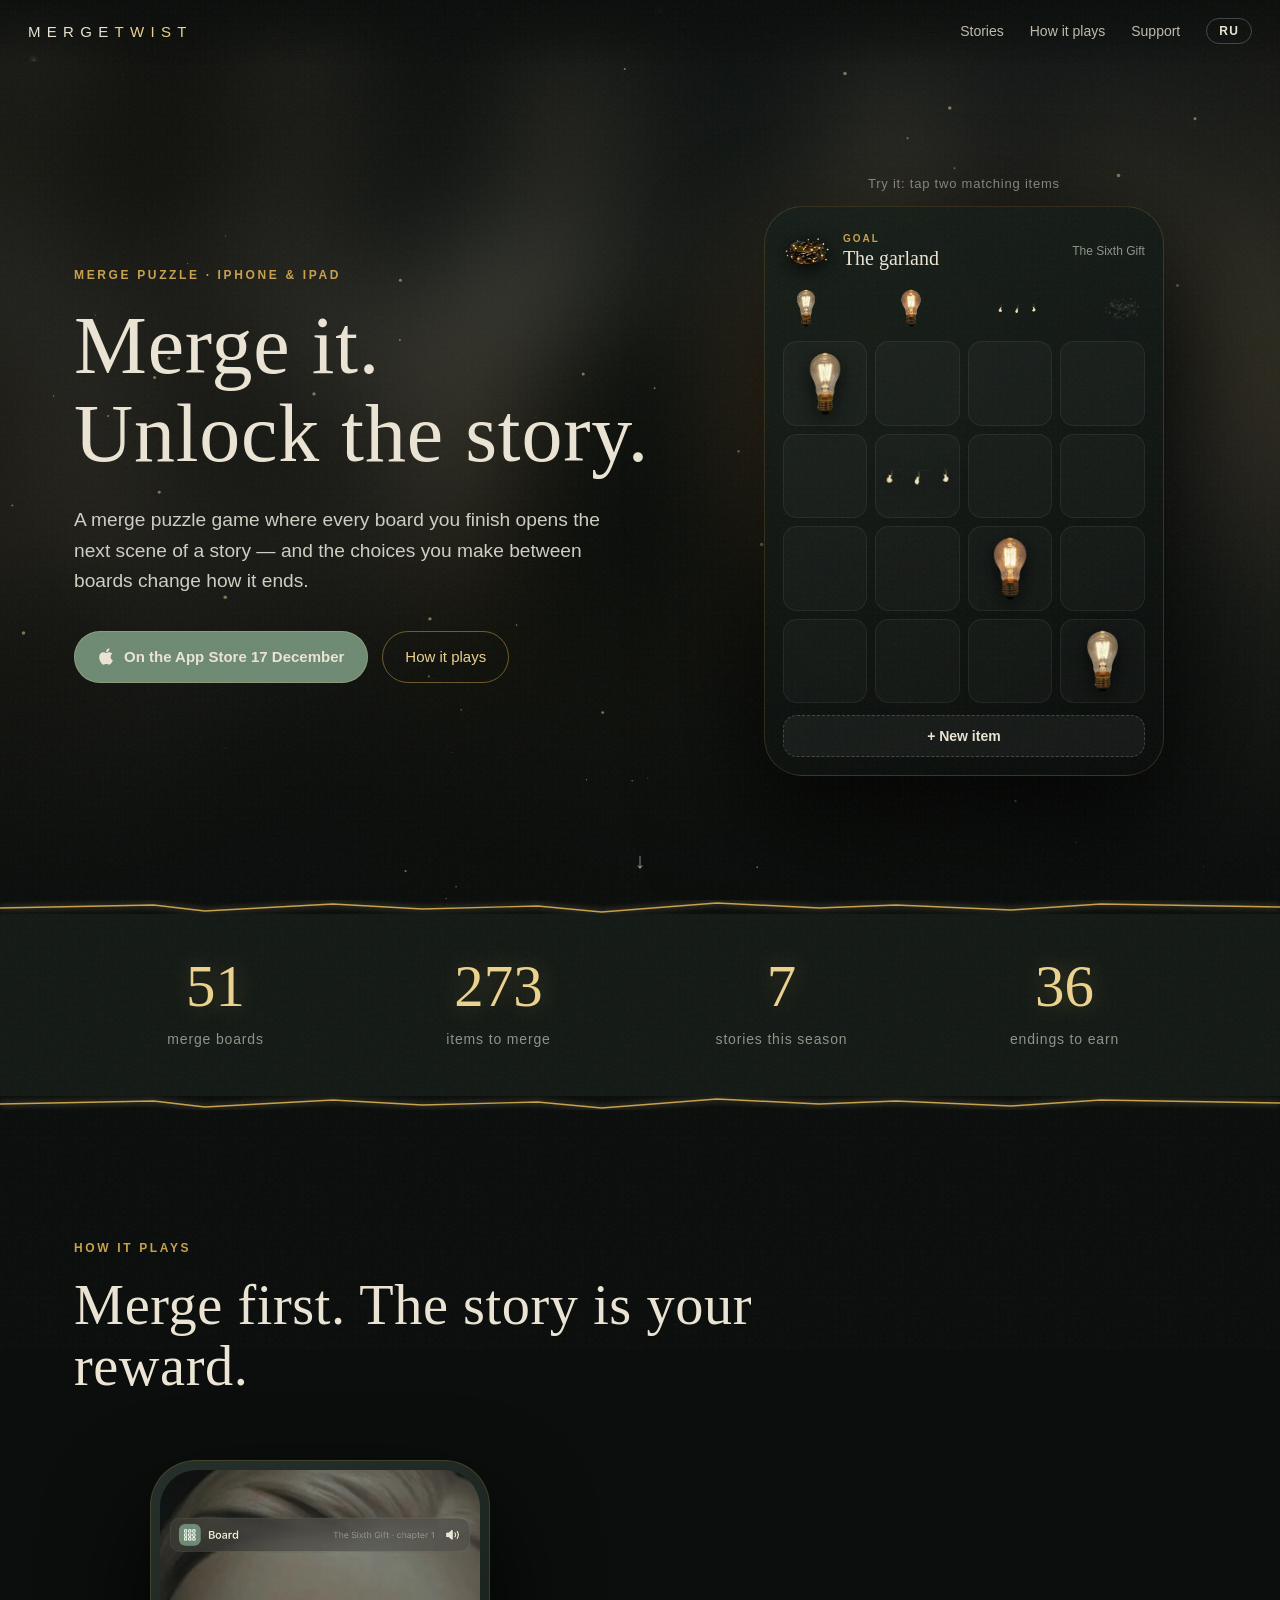
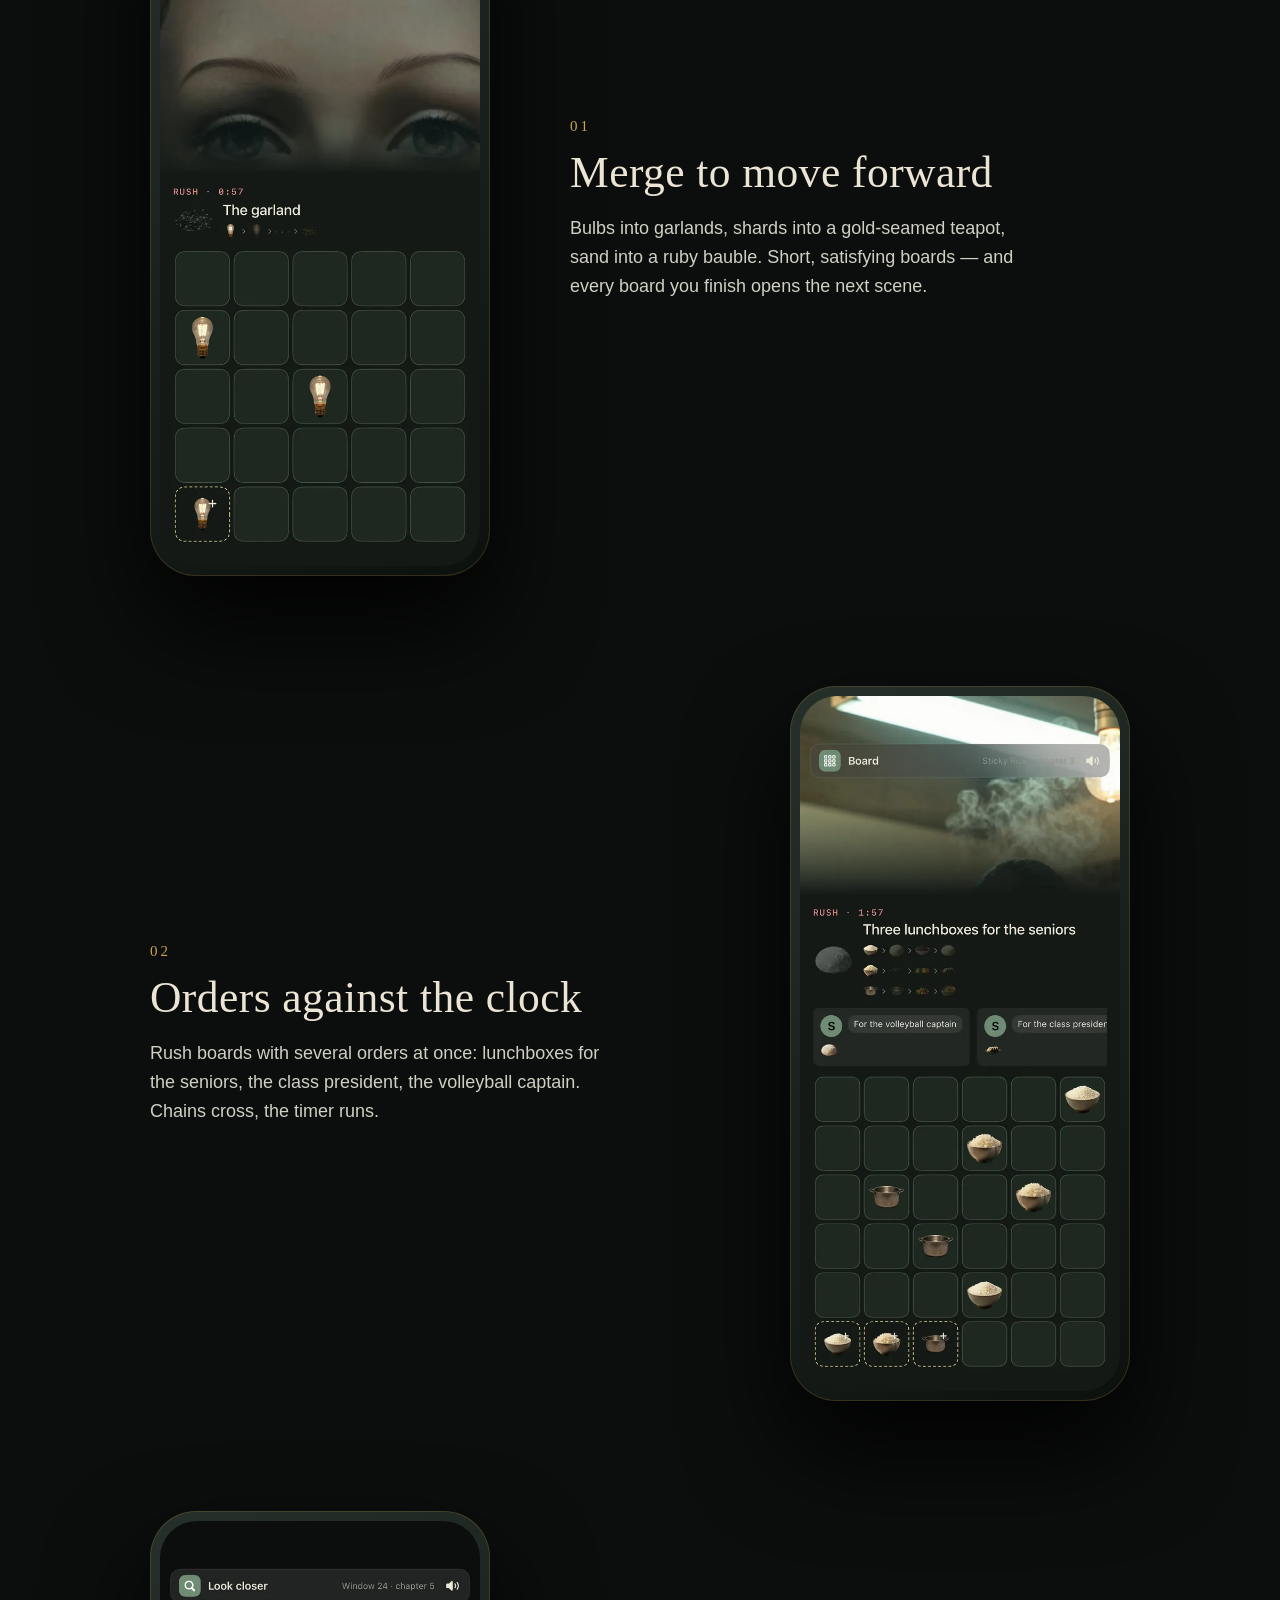
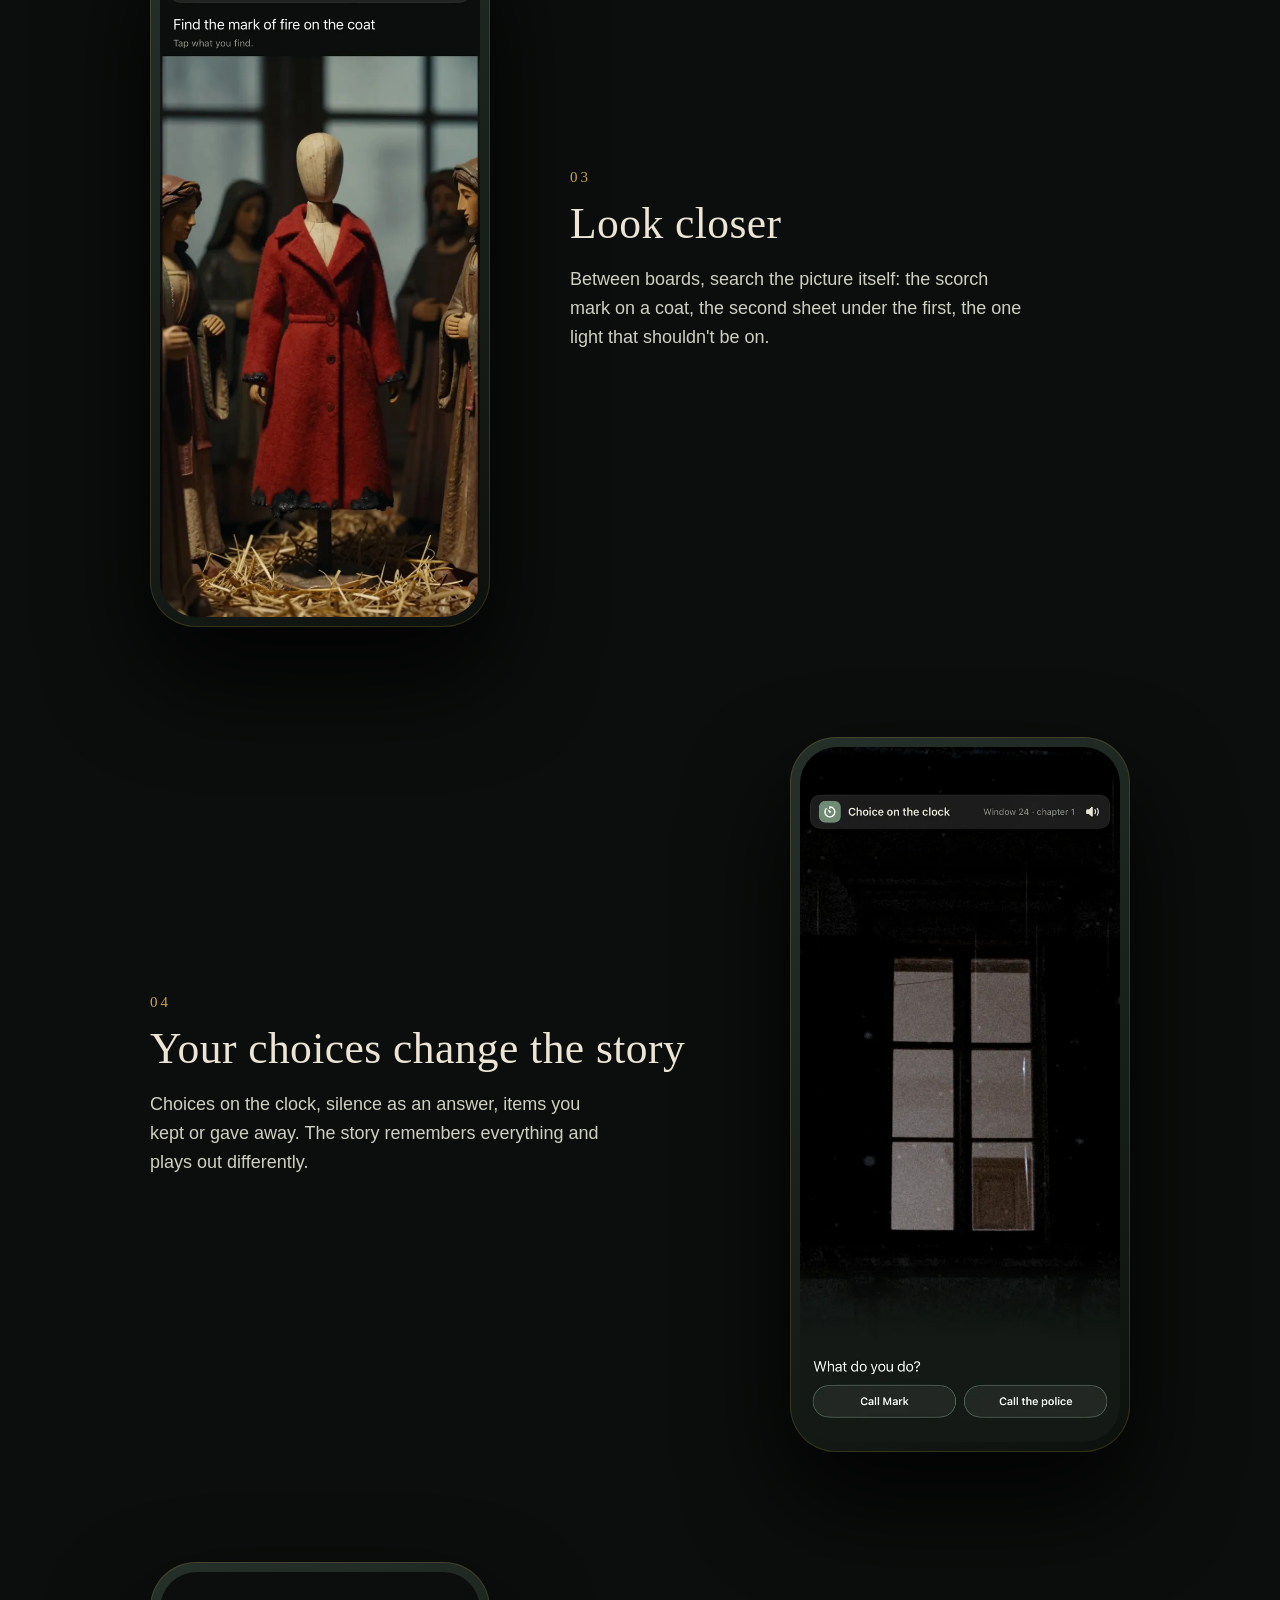
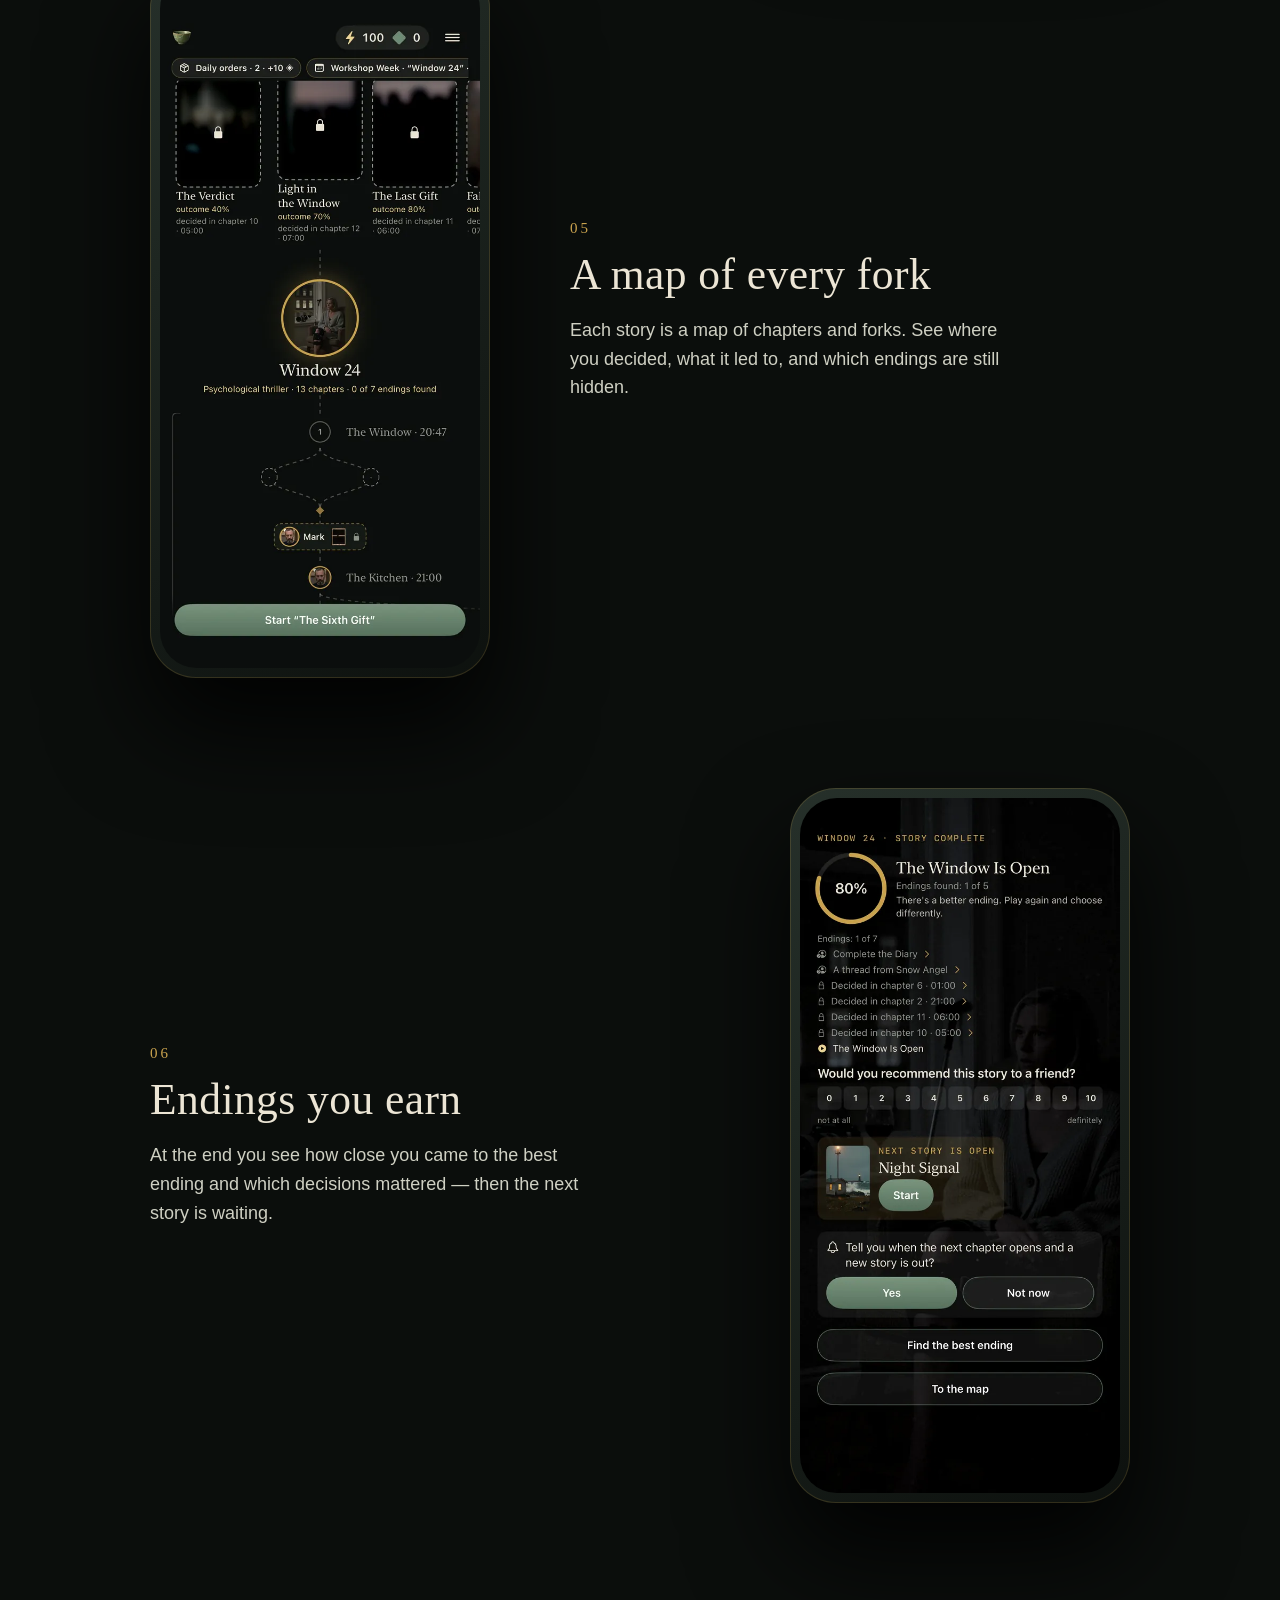
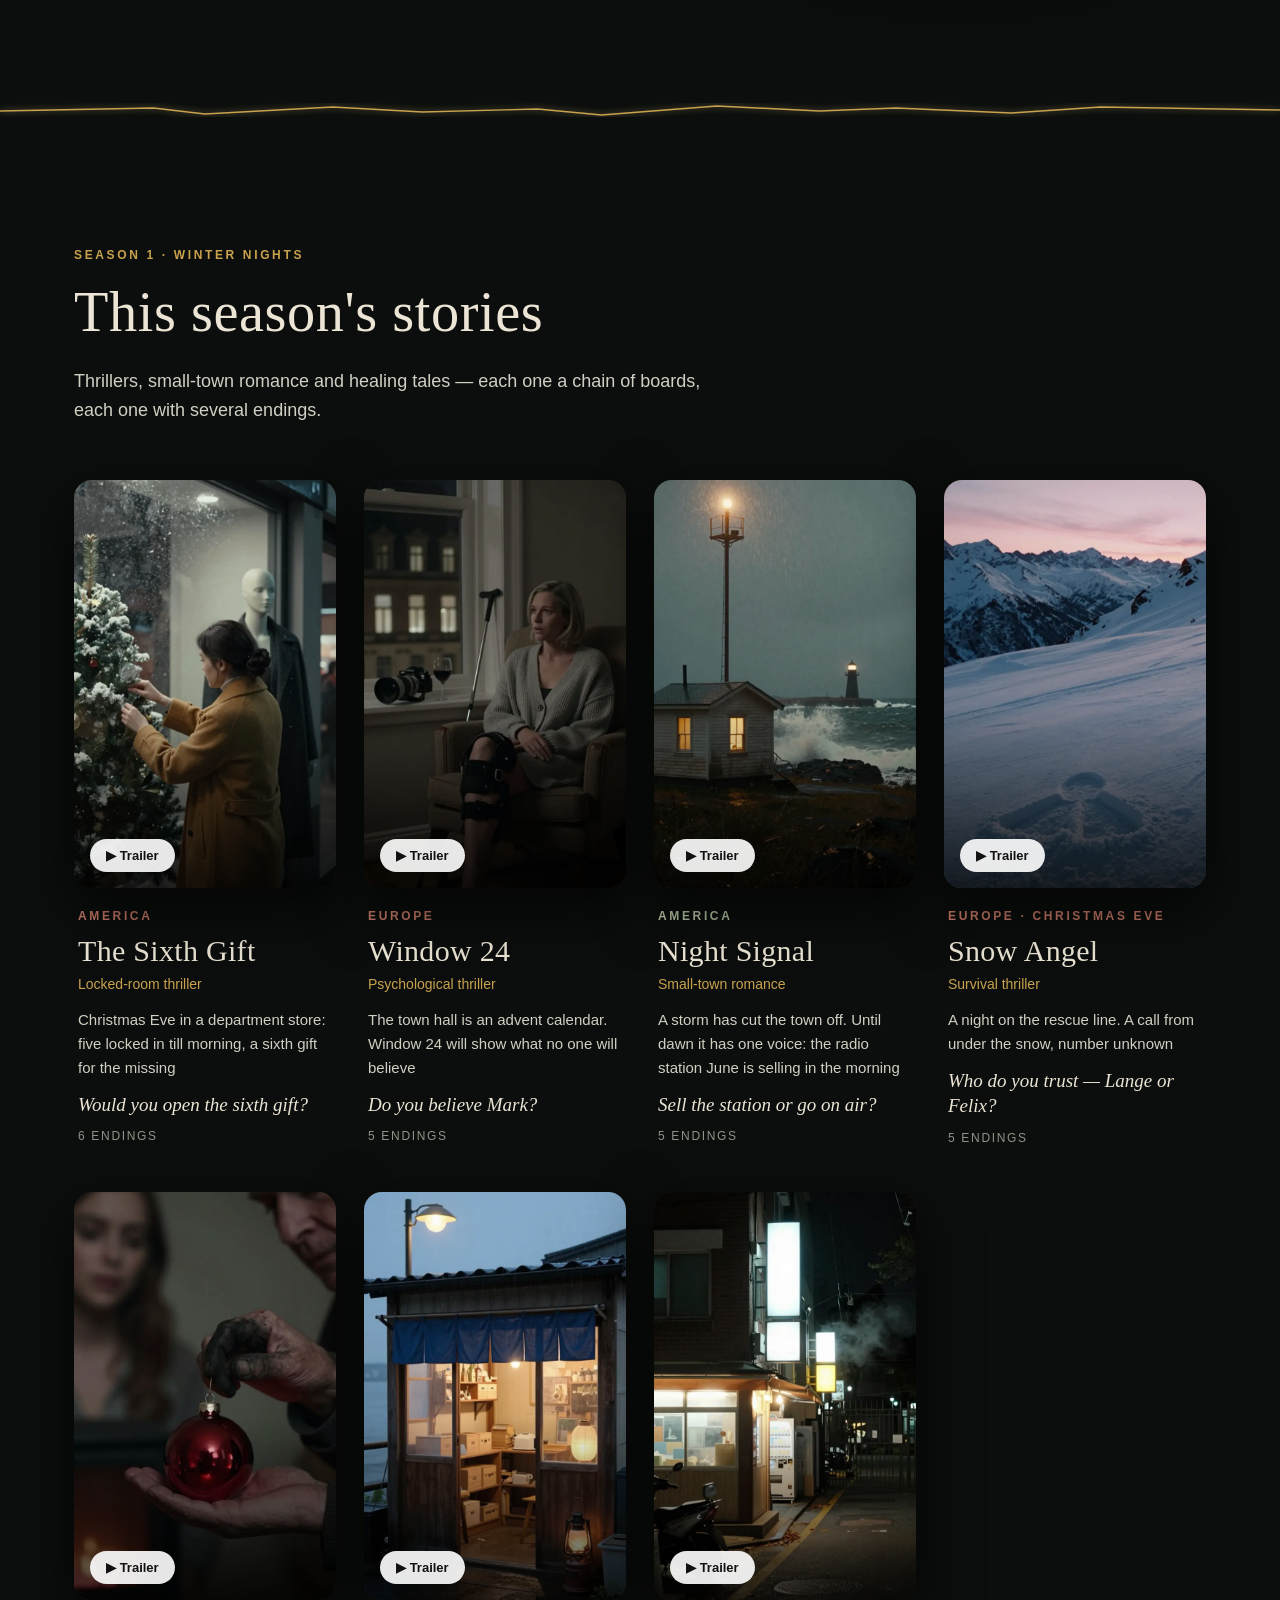
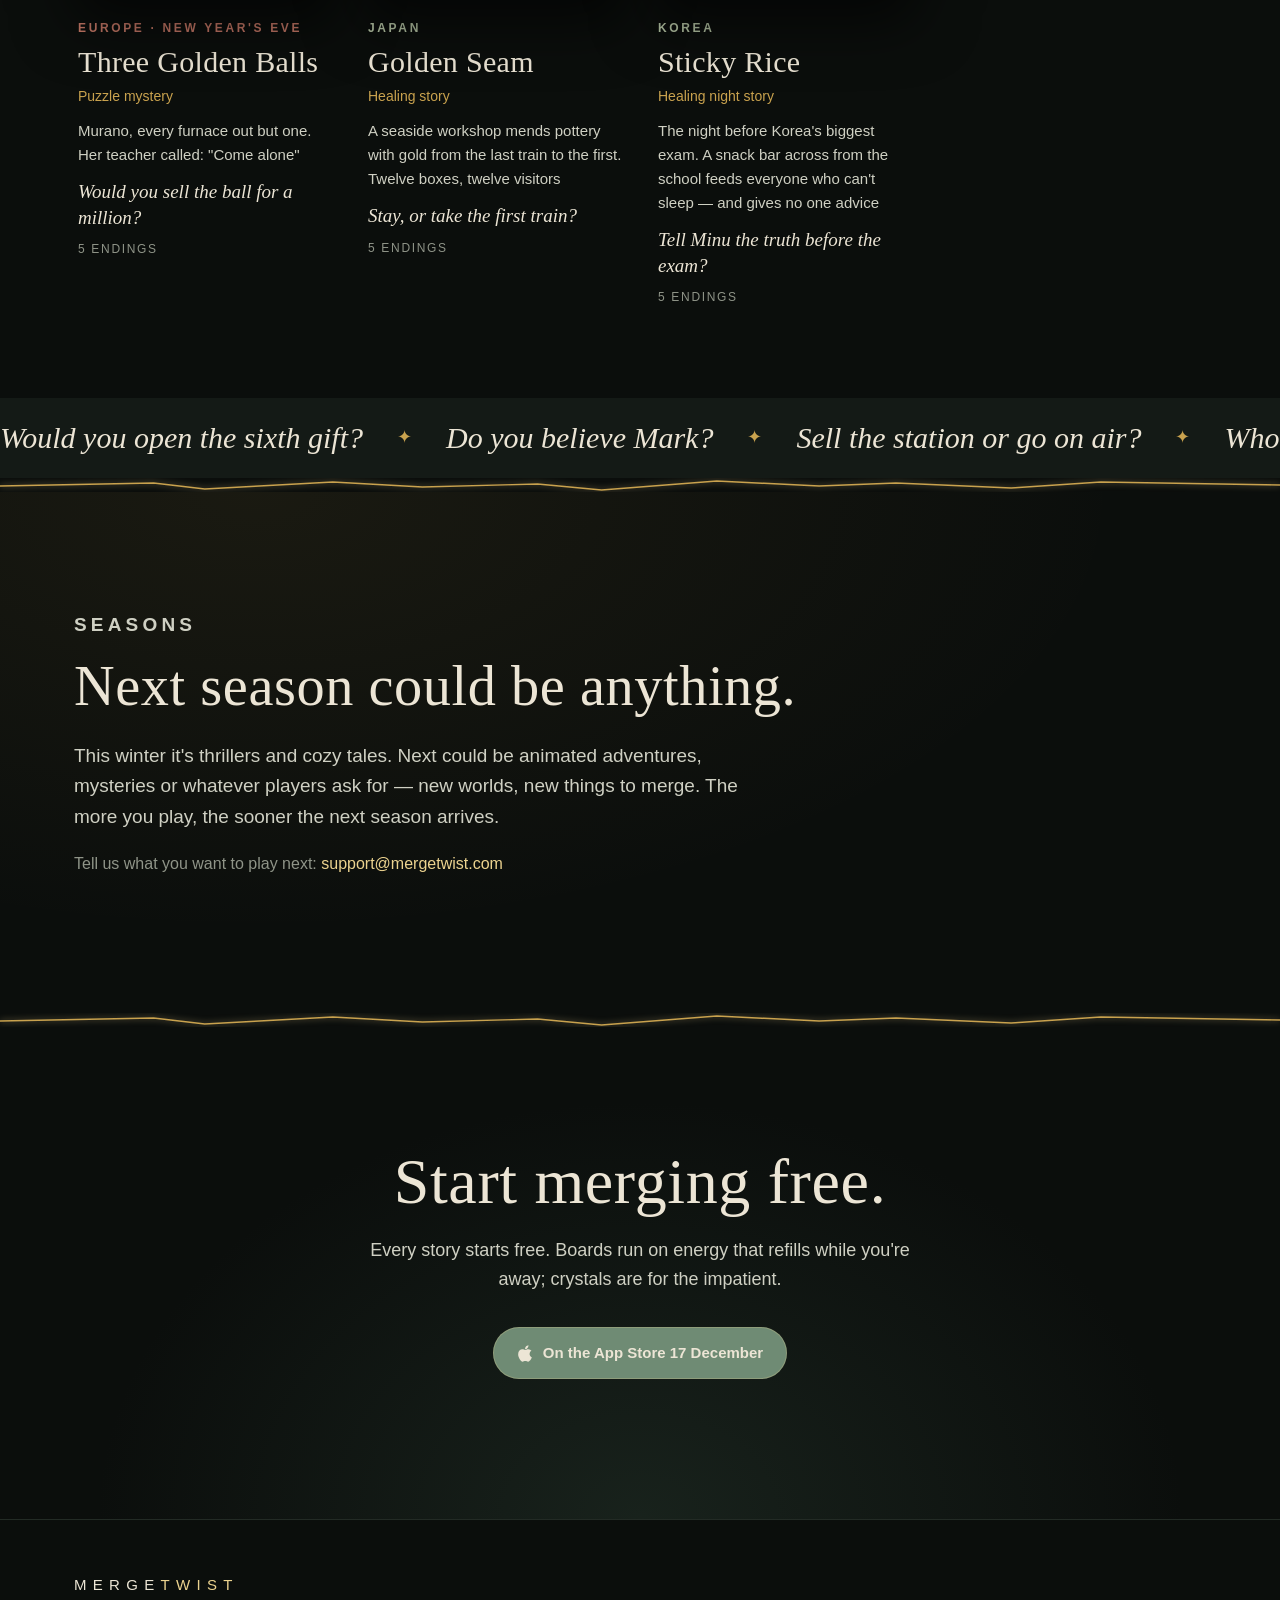
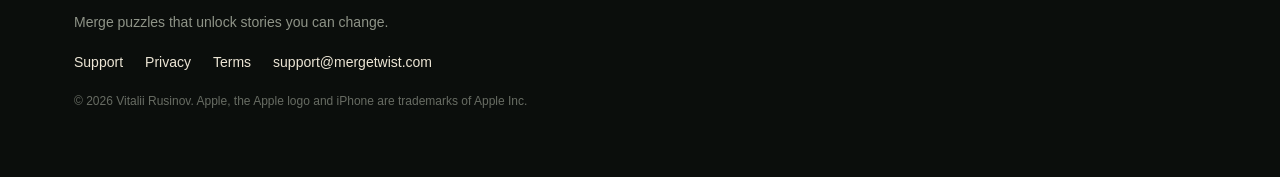
==== commit 82a38684: "Главная: «Короткие уютные доски» вместо «Короткие приятные поля»" ====
--- a/index.html
+++ b/index.html
@@ -29,7 +29,7 @@
 <svg class="seamline" viewBox="0 0 1000 14" preserveAspectRatio="none" aria-hidden="true"><path d="M0 8 L120 5 L160 11 L260 4 L330 9 L420 6 L470 12 L560 3 L640 8 L700 5 L790 10 L860 4 L1000 7"/></svg><section class="stats"><div class="wrap"><div><b>51</b><span class="en">merge boards</span><span class="ru">merge-полей</span></div><div><b>273</b><span class="en">items to merge</span><span class="ru">предметов</span></div><div><b>7</b><span class="en">stories this season</span><span class="ru">историй в сезоне</span></div><div><b>36</b><span class="en">endings to earn</span><span class="ru">финалов</span></div></div></section>
 <svg class="seamline" viewBox="0 0 1000 14" preserveAspectRatio="none" aria-hidden="true"><path d="M0 8 L120 5 L160 11 L260 4 L330 9 L420 6 L470 12 L560 3 L640 8 L700 5 L790 10 L860 4 L1000 7"/></svg><section class="play" id="play"><div class="wrap"><p class="eyebrow"><span class="en">How it plays</span><span class="ru">Как играть</span></p>
 <h2><span class="en">Merge first. The story is your reward.</span><span class="ru">Сначала merge. История — твоя награда.</span></h2><div class="row reveal"><figure class="phone"><img class="en" src="assets/s/07-merge-en.webp" alt="Merge to move forward" loading="lazy" width="600" height="1304"><img class="ru" src="assets/s/07-merge-ru.webp" alt="Соединяй, чтобы идти дальше" loading="lazy" width="600" height="1304"></figure>
-<div class="copy"><p class="num">01</p><h3><span class="en">Merge to move forward</span><span class="ru">Соединяй, чтобы идти дальше</span></h3><p><span class="en">Bulbs into garlands, shards into a gold-seamed teapot, sand into a ruby bauble. Short, satisfying boards — and every board you finish opens the next scene.</span><span class="ru">Лампочки — в гирлянду, черепки — в чайник с золотым швом, песок — в рубиновый шар. Короткие приятные поля — и каждое собранное открывает следующую сцену.</span></p></div></div><div class="row flip reveal"><figure class="phone"><img class="en" src="assets/s/08-merge-orders-en.webp" alt="Orders against the clock" loading="lazy" width="600" height="1304"><img class="ru" src="assets/s/08-merge-orders-ru.webp" alt="Заказы на время" loading="lazy" width="600" height="1304"></figure>
+<div class="copy"><p class="num">01</p><h3><span class="en">Merge to move forward</span><span class="ru">Соединяй, чтобы идти дальше</span></h3><p><span class="en">Bulbs into garlands, shards into a gold-seamed teapot, sand into a ruby bauble. Short, satisfying boards — and every board you finish opens the next scene.</span><span class="ru">Лампочки — в гирлянду, черепки — в чайник с золотым швом, песок — в рубиновый шар. Короткие уютные доски — и каждая собранная открывает следующую сцену.</span></p></div></div><div class="row flip reveal"><figure class="phone"><img class="en" src="assets/s/08-merge-orders-en.webp" alt="Orders against the clock" loading="lazy" width="600" height="1304"><img class="ru" src="assets/s/08-merge-orders-ru.webp" alt="Заказы на время" loading="lazy" width="600" height="1304"></figure>
 <div class="copy"><p class="num">02</p><h3><span class="en">Orders against the clock</span><span class="ru">Заказы на время</span></h3><p><span class="en">Rush boards with several orders at once: lunchboxes for the seniors, the class president, the volleyball captain. Chains cross, the timer runs.</span><span class="ru">Поля-авралы с несколькими заказами сразу: обеды для стариков, для старосты, для капитана волейбольной команды. Цепочки пересекаются, таймер идёт.</span></p></div></div><div class="row reveal"><figure class="phone"><img class="en" src="assets/s/09-look-en.webp" alt="Look closer" loading="lazy" width="600" height="1304"><img class="ru" src="assets/s/09-look-ru.webp" alt="Присмотрись" loading="lazy" width="600" height="1304"></figure>
 <div class="copy"><p class="num">03</p><h3><span class="en">Look closer</span><span class="ru">Присмотрись</span></h3><p><span class="en">Between boards, search the picture itself: the scorch mark on a coat, the second sheet under the first, the one light that shouldn't be on.</span><span class="ru">Между полями ищи прямо на картинке: подпалину на пальто, второй лист под первым, огонёк, которого быть не должно.</span></p></div></div><div class="row flip reveal"><figure class="phone"><img class="en" src="assets/s/06-choice-en.webp" alt="Your choices change the story" loading="lazy" width="600" height="1304"><img class="ru" src="assets/s/06-choice-ru.webp" alt="Твои выборы меняют историю" loading="lazy" width="600" height="1304"></figure>
 <div class="copy"><p class="num">04</p><h3><span class="en">Your choices change the story</span><span class="ru">Твои выборы меняют историю</span></h3><p><span class="en">Choices on the clock, silence as an answer, items you kept or gave away. The story remembers everything and plays out differently.</span><span class="ru">Выборы на время, молчание как ответ, вещи, которые ты оставил или отдал. История всё запоминает и идёт по-другому.</span></p></div></div><div class="row reveal"><figure class="phone"><img class="en" src="assets/s/19-graph-en.webp" alt="A map of every fork" loading="lazy" width="600" height="1304"><img class="ru" src="assets/s/19-graph-ru.webp" alt="Карта всех развилок" loading="lazy" width="600" height="1304"></figure>
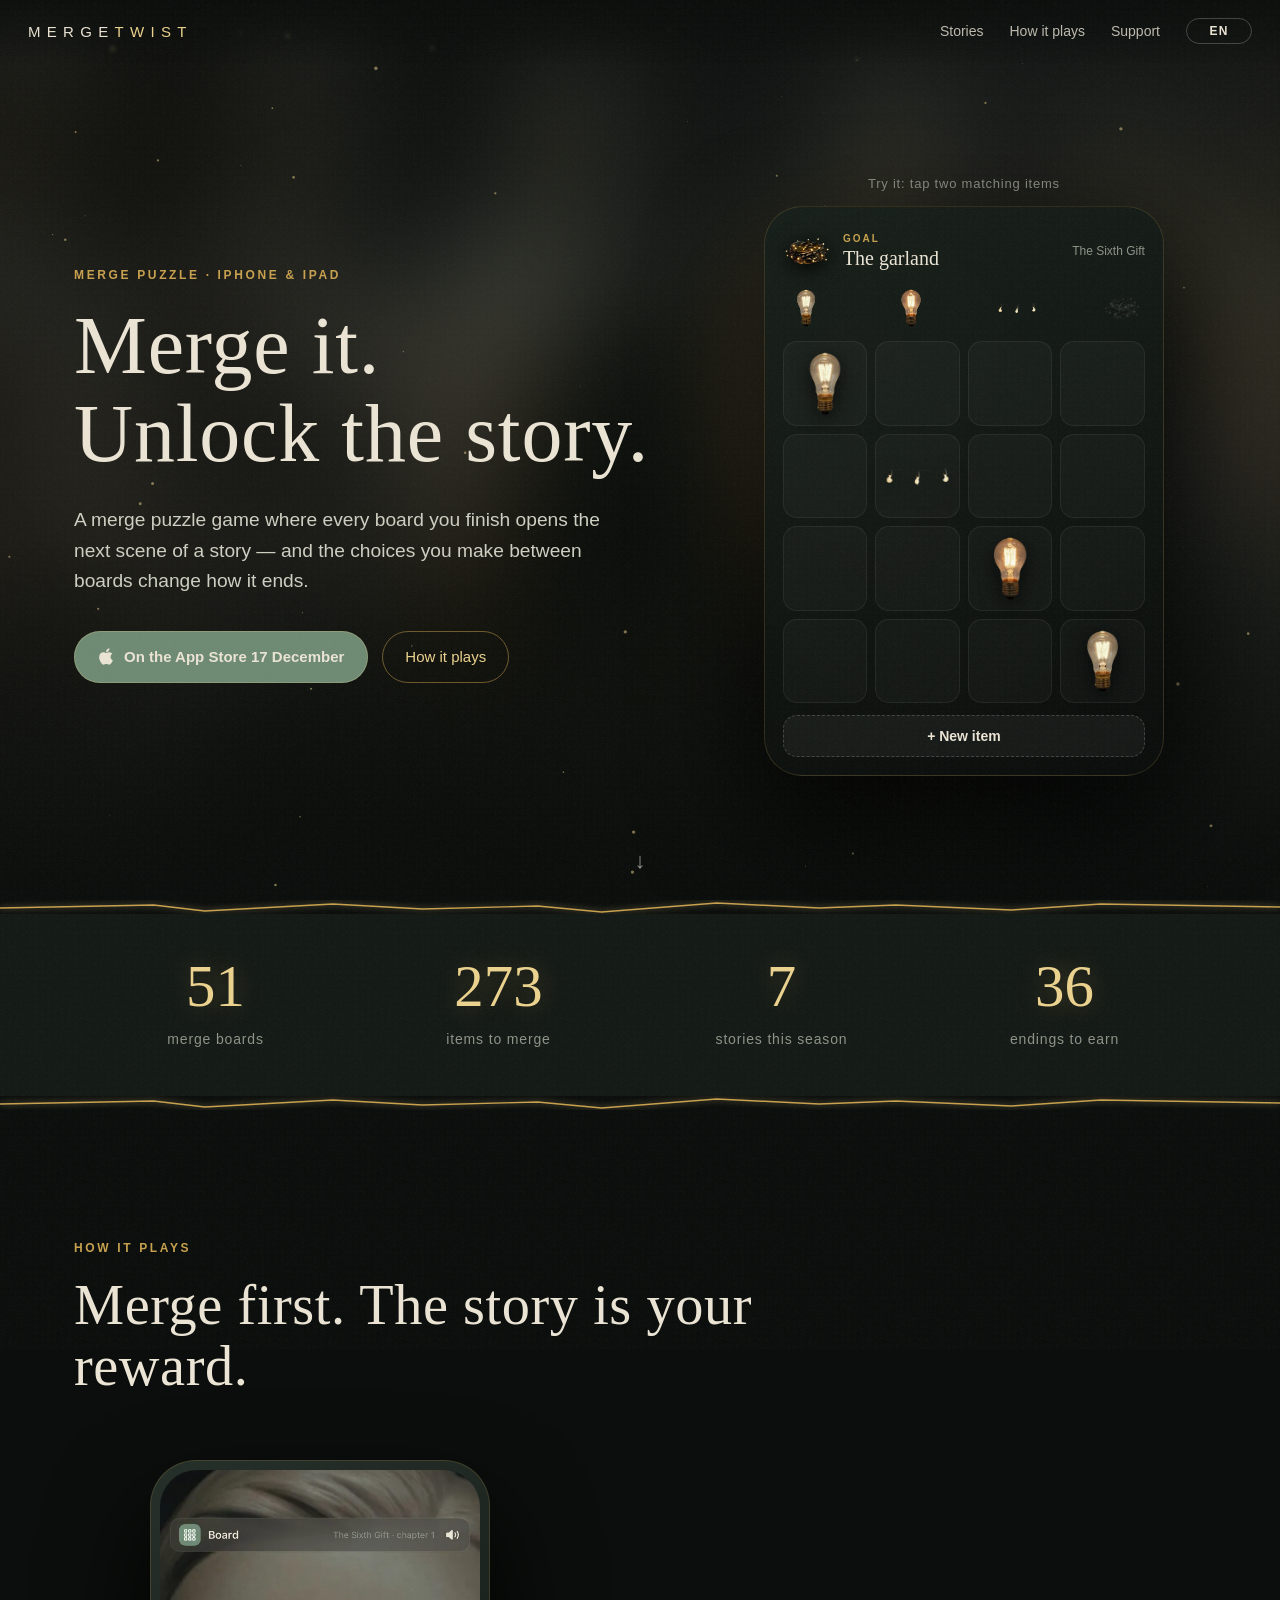
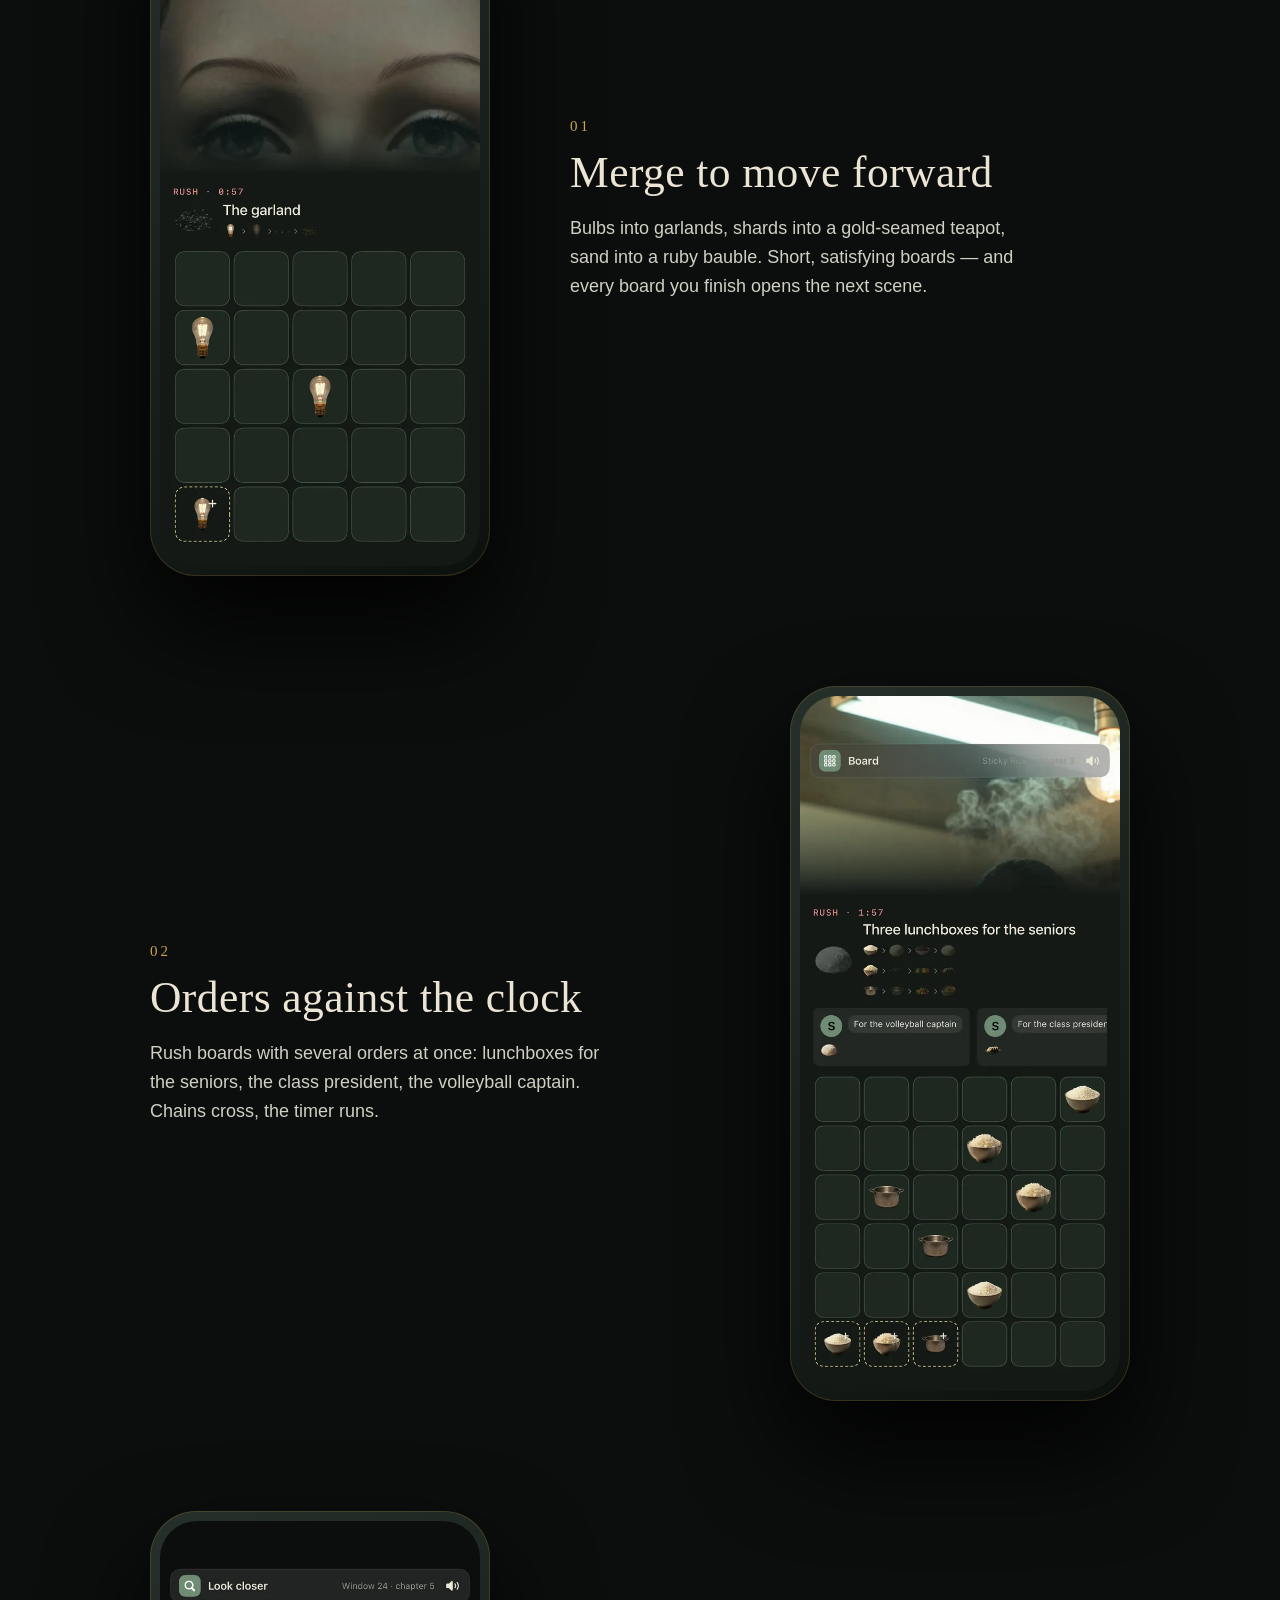
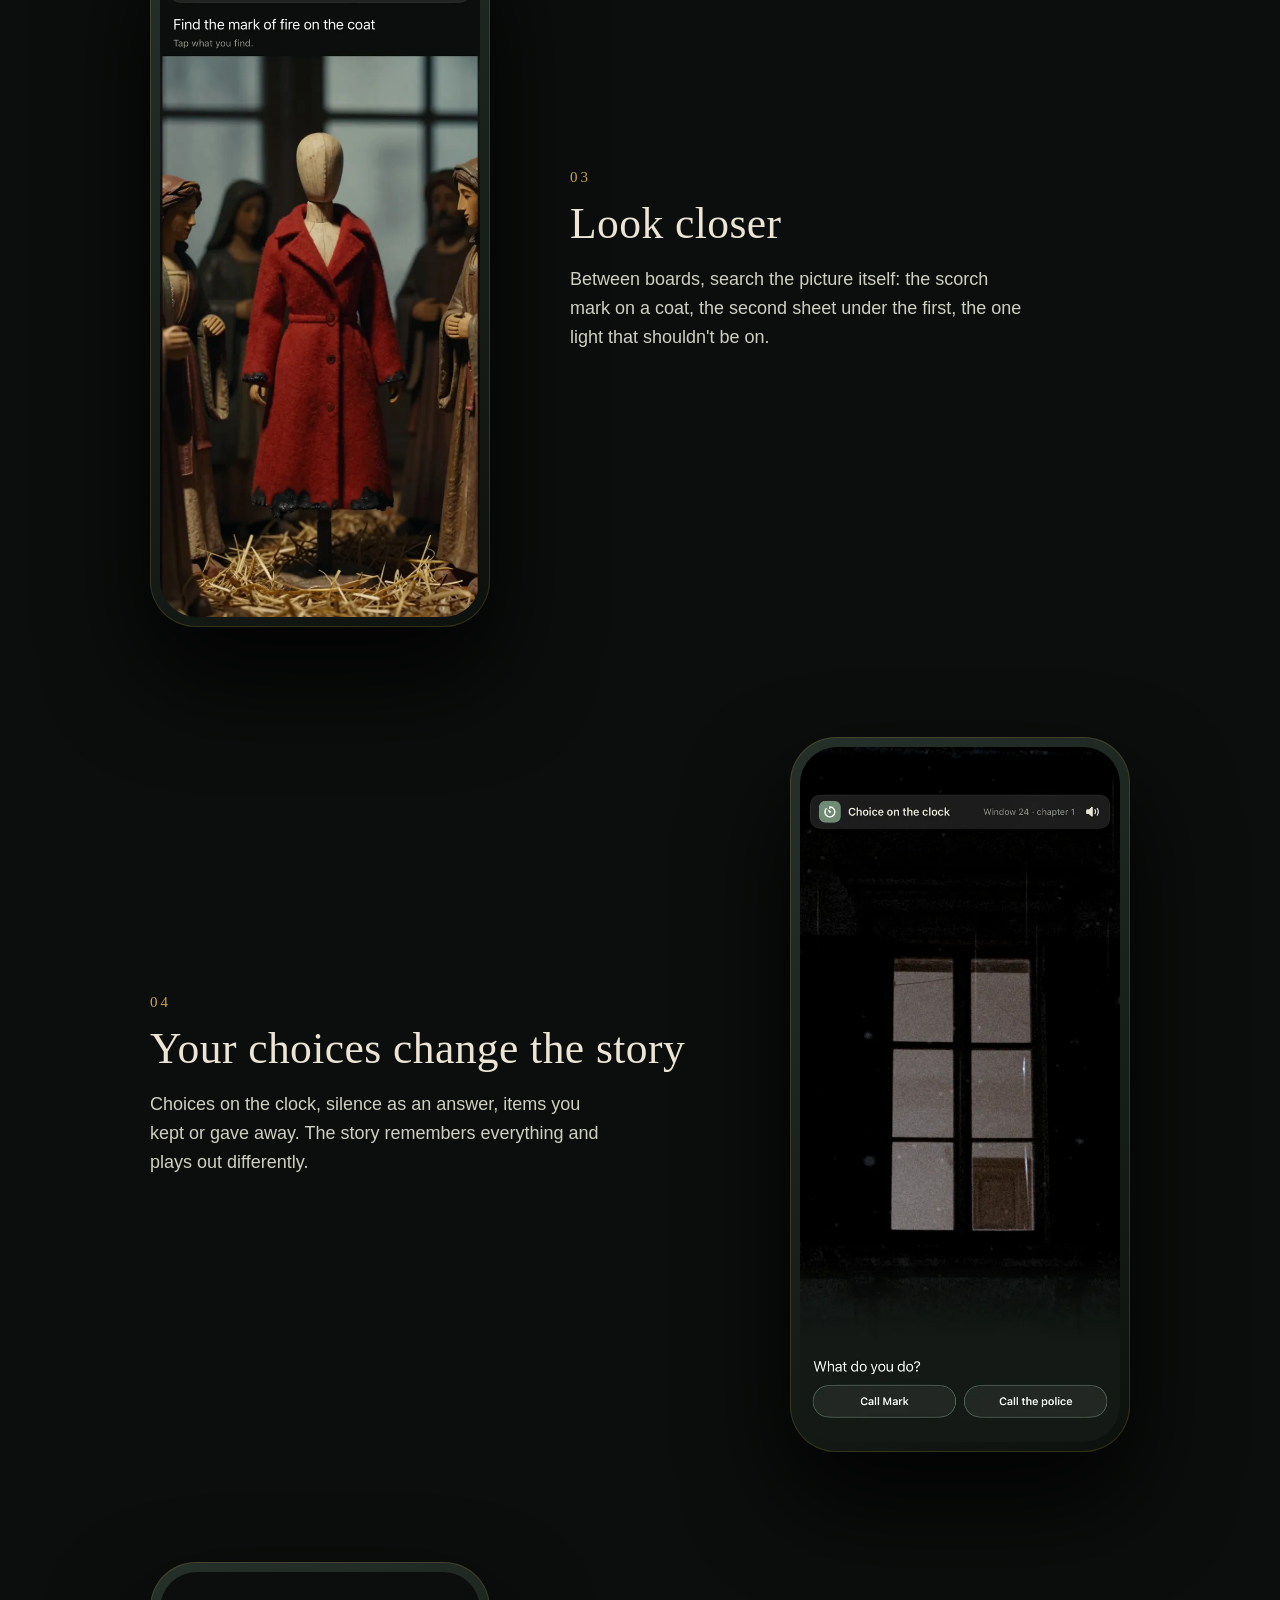
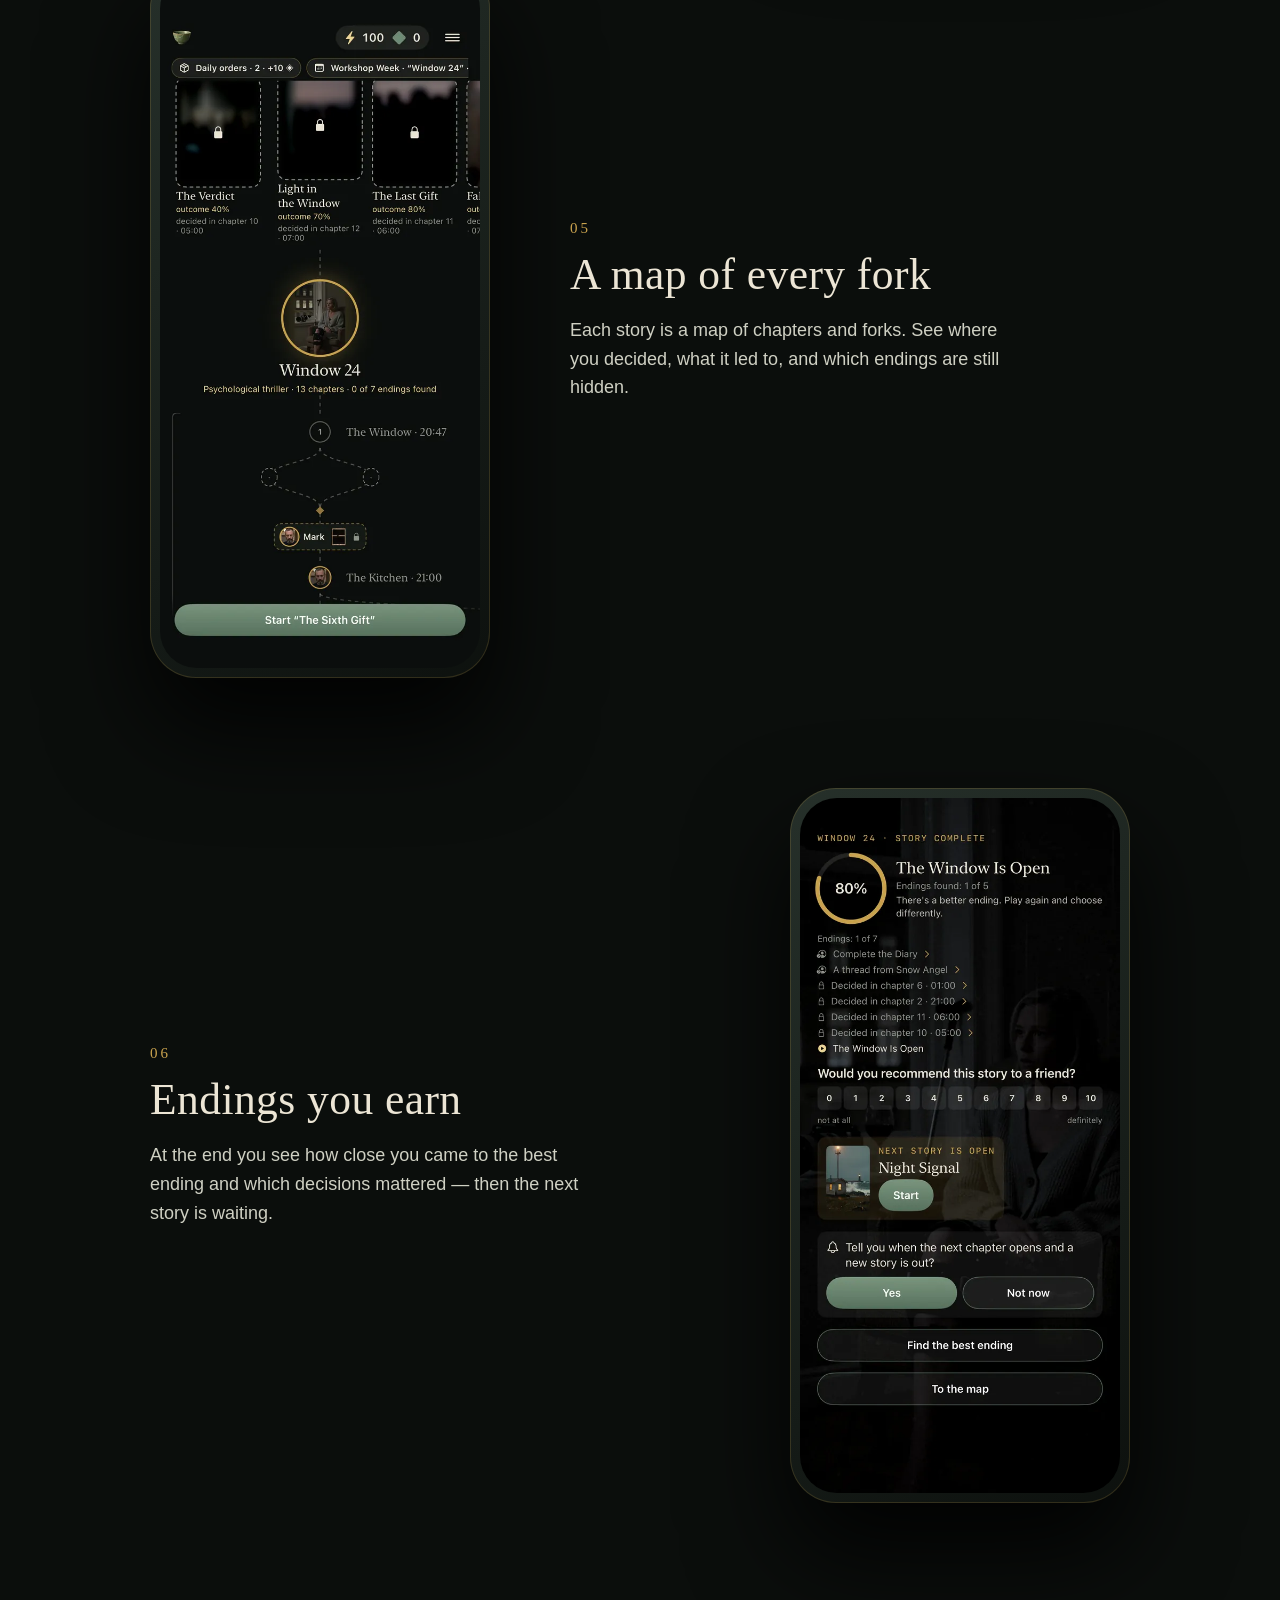
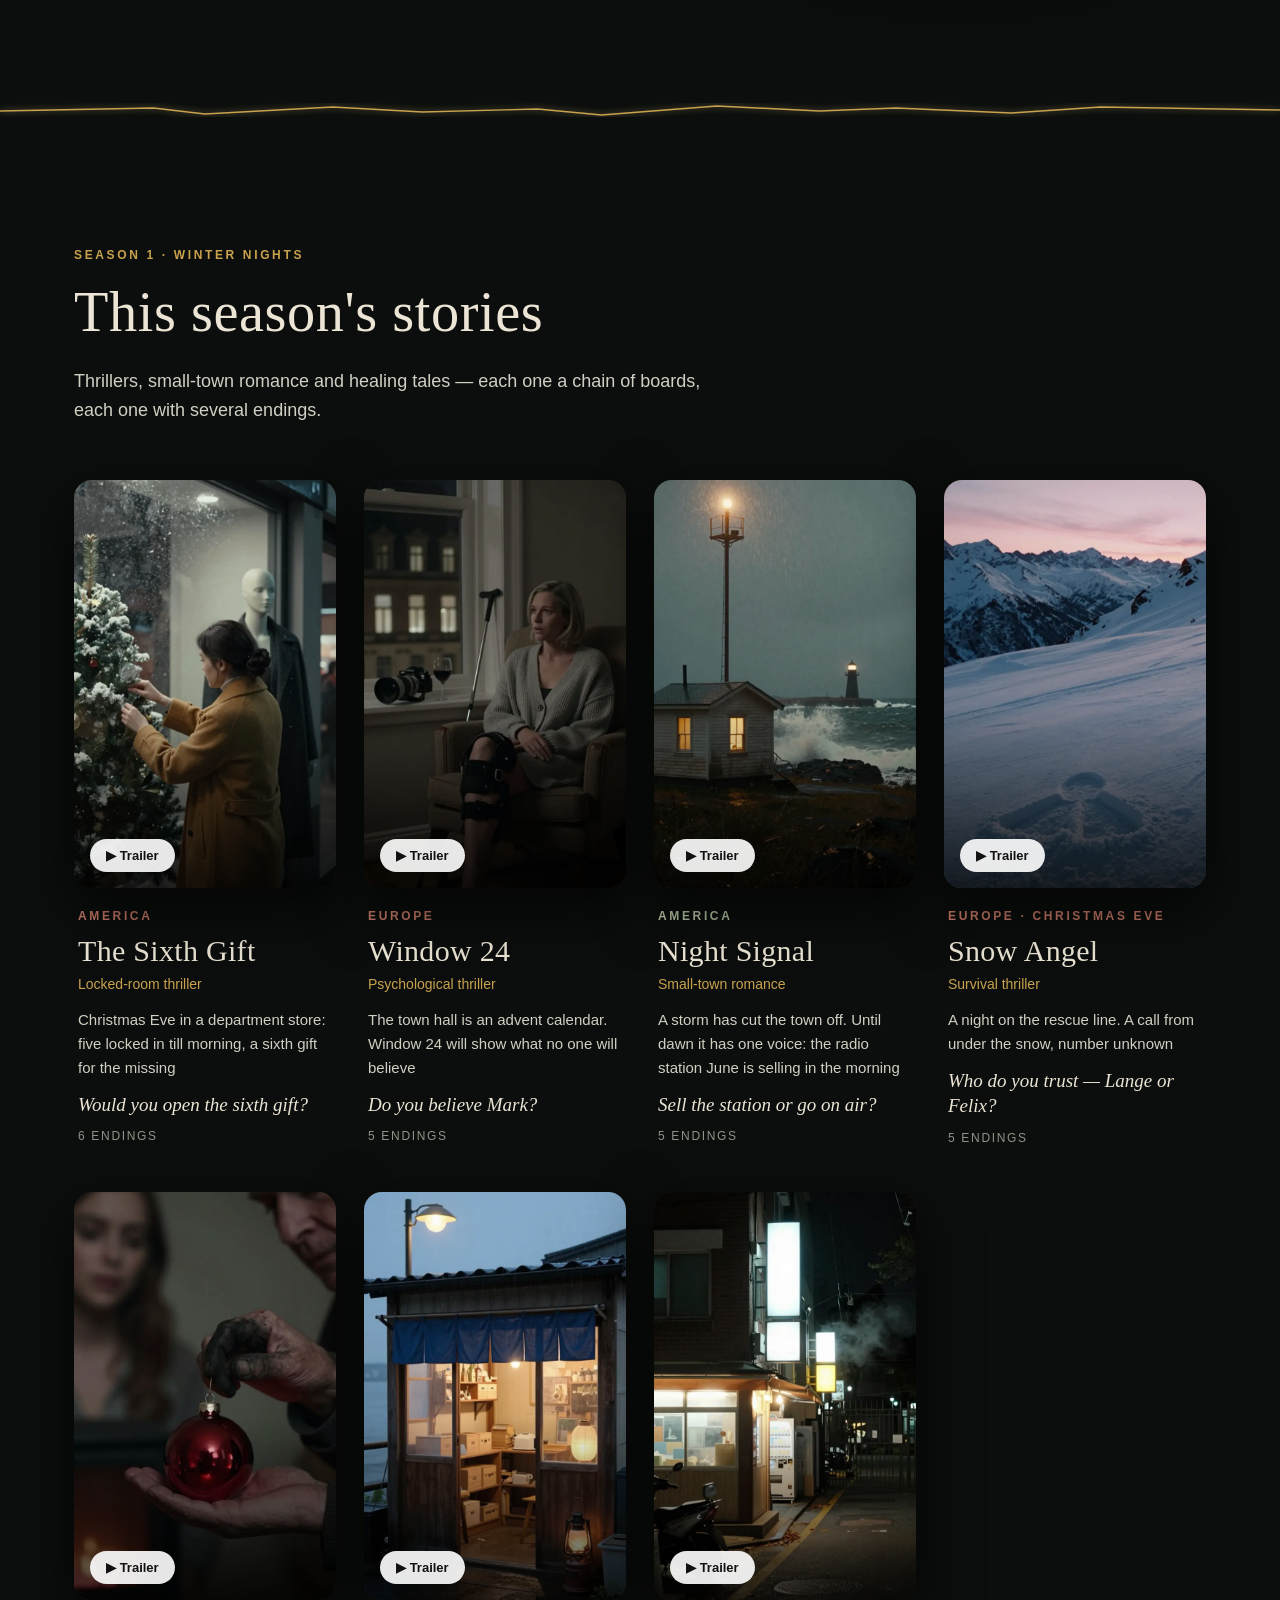
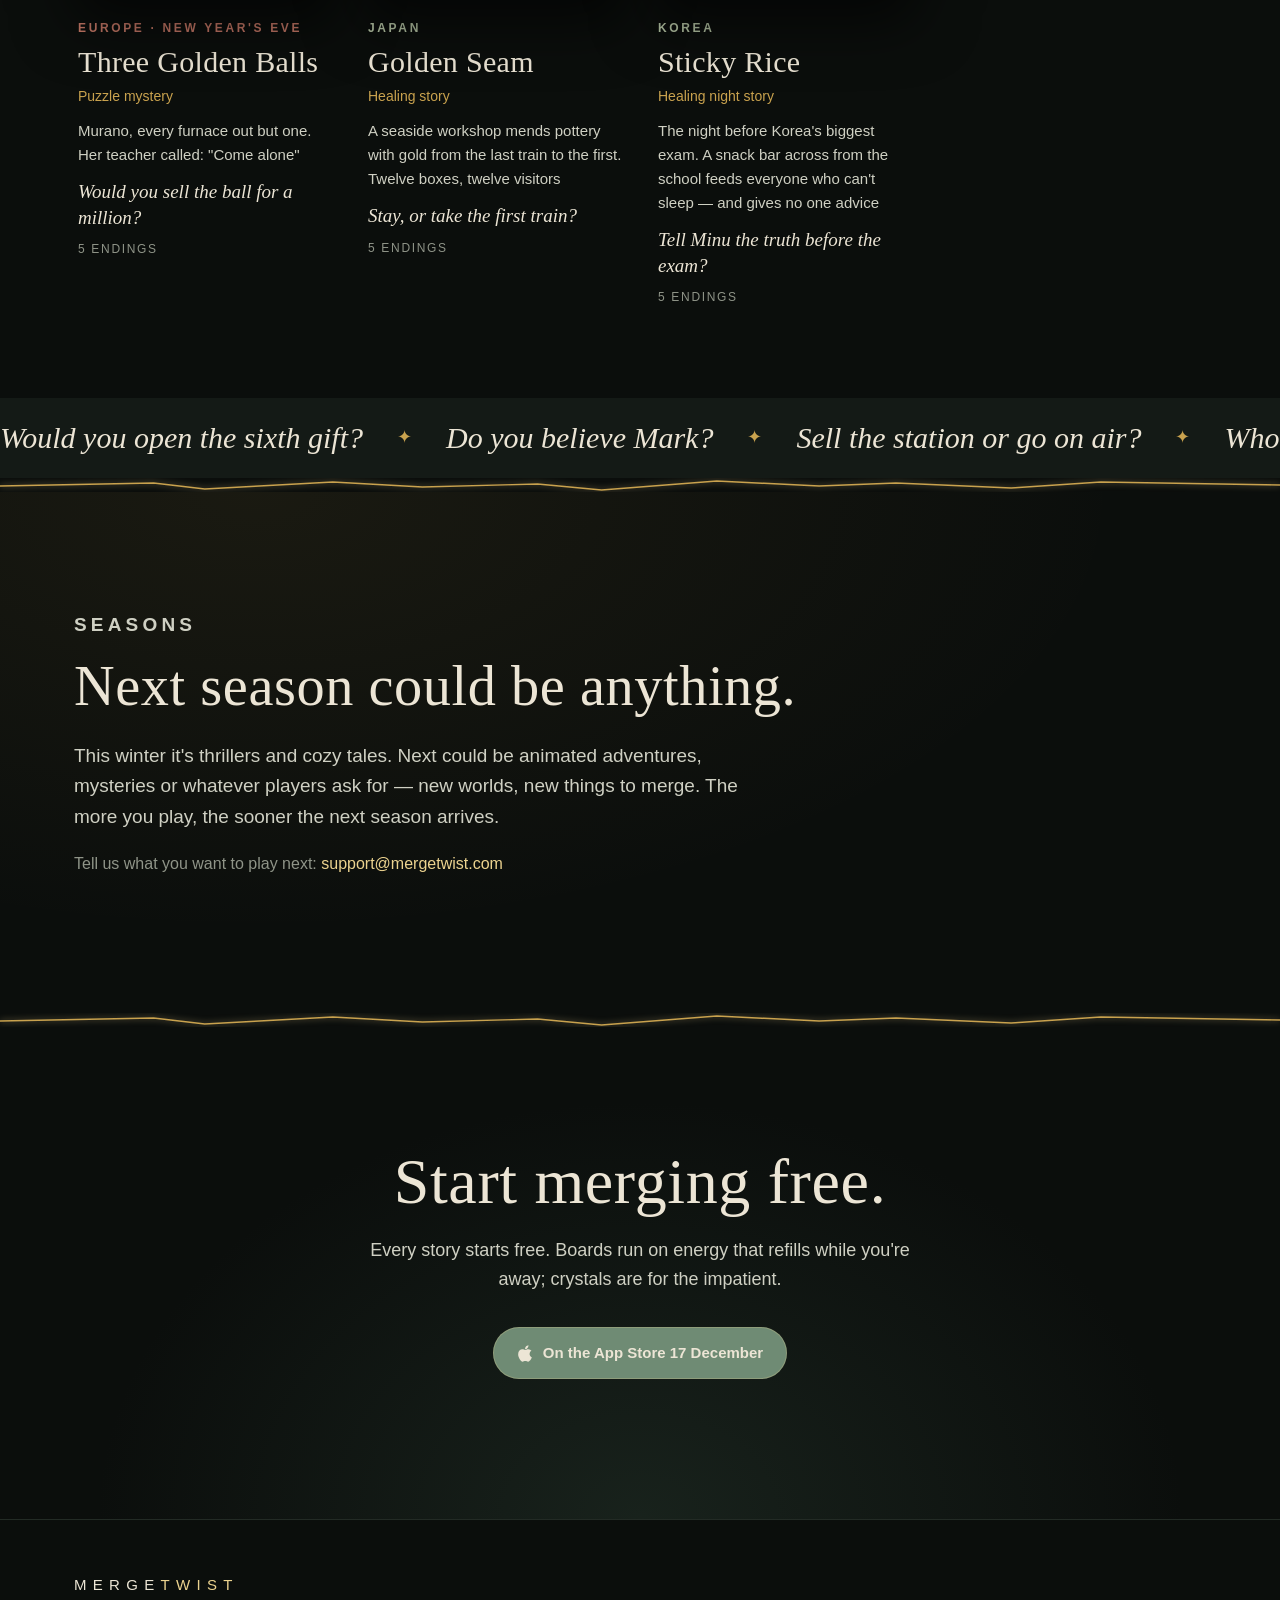
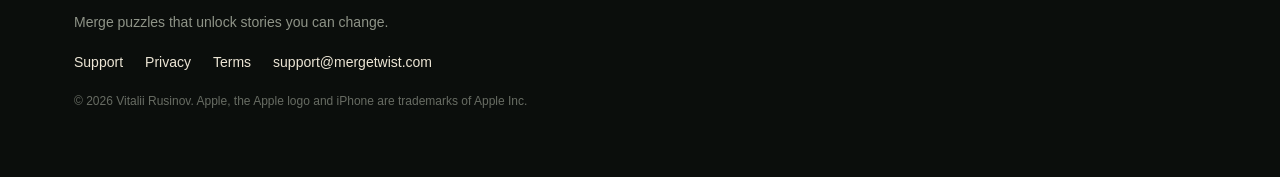
==== commit f07b7347: "Сайт на четырёх языках: английский, японский, корейский, русский" ====
--- a/index.html
+++ b/index.html
@@ -4,97 +4,97 @@
 <meta property="og:title" content="MergeTwist — merge puzzles that unlock stories you can change"><meta property="og:description" content="A merge puzzle game for iPhone and iPad: every board you finish opens the next scene of a story, and your choices change the ending. New seasons, new worlds."><meta property="og:image" content="https://mergetwist.com/assets/og.jpg">
 <meta name="twitter:card" content="summary_large_image"><link rel="icon" href="assets/favicon.png"><link rel="apple-touch-icon" href="assets/icon.png">
 <link rel="stylesheet" href="site.css">
-<script>try{var l=localStorage.getItem('lang')||(navigator.language||'').slice(0,2);if(l==='ru')document.documentElement.lang='ru'}catch(e){}</script>
+<script>try{var l=localStorage.getItem('lang')||(navigator.language||'').slice(0,2);if(['ru','ja','ko'].indexOf(l)>=0)document.documentElement.lang=l}catch(e){}</script>
 </head><body class="home">
 <header class="top"><a class="logo" href="index.html" aria-label="MergeTwist">MERGE<b>TWIST</b></a>
-<nav><a href="index.html#stories"><span class="en">Stories</span><span class="ru">Истории</span></a><a href="index.html#play"><span class="en">How it plays</span><span class="ru">Как играть</span></a><a href="support.html"><span class="en">Support</span><span class="ru">Поддержка</span></a>
-<button class="lang" type="button" aria-label="Language"><span class="en">RU</span><span class="ru">EN</span></button></nav></header>
+<nav><a href="index.html#stories"><span class="en">Stories</span><span class="ru">Истории</span><span class="ja">ストーリー</span><span class="ko">스토리</span></a><a href="index.html#play"><span class="en">How it plays</span><span class="ru">Как играть</span><span class="ja">遊び方</span><span class="ko">플레이 방법</span></a><a href="support.html"><span class="en">Support</span><span class="ru">Поддержка</span><span class="ja">サポート</span><span class="ko">지원</span></a>
+<select class="lang" aria-label="Language"><option value="en">EN</option><option value="ja">日本語</option><option value="ko">한국어</option><option value="ru">RU</option></select></nav></header>
 <main>
 <section class="hero" id="top"><div class="hero-bg" aria-hidden="true"></div><canvas class="snow" aria-hidden="true"></canvas>
 <div class="hero-in"><div class="hero-copy">
-<p class="eyebrow"><span class="en">Merge puzzle · iPhone &amp; iPad</span><span class="ru">Merge-головоломка · iPhone и iPad</span></p>
-<h1><span class="en">Merge it.<br>Unlock the story.</span><span class="ru">Соединяй.<br>Открывай историю.</span></h1>
-<p class="lead"><span class="en">A merge puzzle game where every board you finish opens the next scene of a story — and the choices you make between boards change how it ends.</span><span class="ru">Merge-головоломка, где каждое собранное поле открывает следующую сцену истории, а выборы между полями меняют её финал.</span></p>
-<div class="cta"><span class="store"><span class="en">On the App Store 17 December</span><span class="ru">В App Store с 17 декабря</span></span><a class="ghost" href="#play"><span class="en">How it plays</span><span class="ru">Как играть</span></a></div>
+<p class="eyebrow"><span class="en">Merge puzzle · iPhone &amp; iPad</span><span class="ru">Merge-головоломка · iPhone и iPad</span><span class="ja">マージパズル · iPhone &amp; iPad</span><span class="ko">머지 퍼즐 · iPhone &amp; iPad</span></p>
+<h1><span class="en">Merge it.<br>Unlock the story.</span><span class="ru">Соединяй.<br>Открывай историю.</span><span class="ja">マージして、<br>物語をひらこう。</span><span class="ko">합치고,<br>이야기를 열어요.</span></h1>
+<p class="lead"><span class="en">A merge puzzle game where every board you finish opens the next scene of a story — and the choices you make between boards change how it ends.</span><span class="ru">Merge-головоломка, где каждое собранное поле открывает следующую сцену истории, а выборы между полями меняют её финал.</span><span class="ja">ボードをひとつクリアするたびに物語の次の場面がひらくマージパズル。ボードのあいだの選択で、結末が変わります。</span><span class="ko">보드를 하나 완성할 때마다 이야기의 다음 장면이 열리는 머지 퍼즐. 보드 사이의 선택이 결말을 바꿉니다.</span></p>
+<div class="cta"><span class="store"><span class="en">On the App Store 17 December</span><span class="ru">В App Store с 17 декабря</span><span class="ja">App Storeで12月17日配信</span><span class="ko">12월 17일 App Store 출시</span></span><a class="ghost" href="#play"><span class="en">How it plays</span><span class="ru">Как играть</span><span class="ja">遊び方</span><span class="ko">플레이 방법</span></a></div>
 </div>
-<div class="demo" aria-label="Merge demo"><p class="demo-hint"><span class="en">Try it: tap two matching items</span><span class="ru">Попробуй: коснись двух одинаковых предметов</span></p>
-<div class="demo-phone"><div class="demo-head"><img class="demo-goal-img" alt=""><div><p class="demo-label"><span class="en">Goal</span><span class="ru">Цель</span></p><p class="demo-goal"></p></div><p class="demo-story"></p></div>
+<div class="demo" aria-label="Merge demo"><p class="demo-hint"><span class="en">Try it: tap two matching items</span><span class="ru">Попробуй: коснись двух одинаковых предметов</span><span class="ja">やってみよう：同じアイテムを2つタップ</span><span class="ko">해 보세요: 같은 아이템 두 개를 탭</span></p>
+<div class="demo-phone"><div class="demo-head"><img class="demo-goal-img" alt=""><div><p class="demo-label"><span class="en">Goal</span><span class="ru">Цель</span><span class="ja">目標</span><span class="ko">목표</span></p><p class="demo-goal"></p></div><p class="demo-story"></p></div>
 <div class="chainbar"></div><div class="board"></div>
-<button class="spawn" type="button"><span class="en">+ New item</span><span class="ru">+ Новый предмет</span></button>
-<div class="scene" hidden><div class="depth" data-scene></div><div class="scene-in"><p class="scene-tag"><span class="en">Board complete · scene unlocked</span><span class="ru">Поле собрано · сцена открыта</span></p><p class="scene-line"></p>
+<button class="spawn" type="button"><span class="en">+ New item</span><span class="ru">+ Новый предмет</span><span class="ja">+ 新しいアイテム</span><span class="ko">+ 새 아이템</span></button>
+<div class="scene" hidden><div class="depth" data-scene></div><div class="scene-in"><p class="scene-tag"><span class="en">Board complete · scene unlocked</span><span class="ru">Поле собрано · сцена открыта</span><span class="ja">ボード完成 · 場面がひらいた</span><span class="ko">보드 완성 · 장면 열림</span></p><p class="scene-line"></p>
 <div class="scene-choice"><p class="scene-ask"></p><div class="scene-opts"></div></div><p class="scene-memo"></p>
-<button class="scene-next" type="button"><span class="en">Next board →</span><span class="ru">Следующее поле →</span></button></div></div>
+<button class="scene-next" type="button"><span class="en">Next board →</span><span class="ru">Следующее поле →</span><span class="ja">次のボード →</span><span class="ko">다음 보드 →</span></button></div></div>
 </div></div></div>
 <a class="down" href="#play" aria-label="Scroll">↓</a></section>
-<svg class="seamline" viewBox="0 0 1000 14" preserveAspectRatio="none" aria-hidden="true"><path d="M0 8 L120 5 L160 11 L260 4 L330 9 L420 6 L470 12 L560 3 L640 8 L700 5 L790 10 L860 4 L1000 7"/></svg><section class="stats"><div class="wrap"><div><b>51</b><span class="en">merge boards</span><span class="ru">merge-полей</span></div><div><b>273</b><span class="en">items to merge</span><span class="ru">предметов</span></div><div><b>7</b><span class="en">stories this season</span><span class="ru">историй в сезоне</span></div><div><b>36</b><span class="en">endings to earn</span><span class="ru">финалов</span></div></div></section>
-<svg class="seamline" viewBox="0 0 1000 14" preserveAspectRatio="none" aria-hidden="true"><path d="M0 8 L120 5 L160 11 L260 4 L330 9 L420 6 L470 12 L560 3 L640 8 L700 5 L790 10 L860 4 L1000 7"/></svg><section class="play" id="play"><div class="wrap"><p class="eyebrow"><span class="en">How it plays</span><span class="ru">Как играть</span></p>
-<h2><span class="en">Merge first. The story is your reward.</span><span class="ru">Сначала merge. История — твоя награда.</span></h2><div class="row reveal"><figure class="phone"><img class="en" src="assets/s/07-merge-en.webp" alt="Merge to move forward" loading="lazy" width="600" height="1304"><img class="ru" src="assets/s/07-merge-ru.webp" alt="Соединяй, чтобы идти дальше" loading="lazy" width="600" height="1304"></figure>
-<div class="copy"><p class="num">01</p><h3><span class="en">Merge to move forward</span><span class="ru">Соединяй, чтобы идти дальше</span></h3><p><span class="en">Bulbs into garlands, shards into a gold-seamed teapot, sand into a ruby bauble. Short, satisfying boards — and every board you finish opens the next scene.</span><span class="ru">Лампочки — в гирлянду, черепки — в чайник с золотым швом, песок — в рубиновый шар. Короткие уютные доски — и каждая собранная открывает следующую сцену.</span></p></div></div><div class="row flip reveal"><figure class="phone"><img class="en" src="assets/s/08-merge-orders-en.webp" alt="Orders against the clock" loading="lazy" width="600" height="1304"><img class="ru" src="assets/s/08-merge-orders-ru.webp" alt="Заказы на время" loading="lazy" width="600" height="1304"></figure>
-<div class="copy"><p class="num">02</p><h3><span class="en">Orders against the clock</span><span class="ru">Заказы на время</span></h3><p><span class="en">Rush boards with several orders at once: lunchboxes for the seniors, the class president, the volleyball captain. Chains cross, the timer runs.</span><span class="ru">Поля-авралы с несколькими заказами сразу: обеды для стариков, для старосты, для капитана волейбольной команды. Цепочки пересекаются, таймер идёт.</span></p></div></div><div class="row reveal"><figure class="phone"><img class="en" src="assets/s/09-look-en.webp" alt="Look closer" loading="lazy" width="600" height="1304"><img class="ru" src="assets/s/09-look-ru.webp" alt="Присмотрись" loading="lazy" width="600" height="1304"></figure>
-<div class="copy"><p class="num">03</p><h3><span class="en">Look closer</span><span class="ru">Присмотрись</span></h3><p><span class="en">Between boards, search the picture itself: the scorch mark on a coat, the second sheet under the first, the one light that shouldn't be on.</span><span class="ru">Между полями ищи прямо на картинке: подпалину на пальто, второй лист под первым, огонёк, которого быть не должно.</span></p></div></div><div class="row flip reveal"><figure class="phone"><img class="en" src="assets/s/06-choice-en.webp" alt="Your choices change the story" loading="lazy" width="600" height="1304"><img class="ru" src="assets/s/06-choice-ru.webp" alt="Твои выборы меняют историю" loading="lazy" width="600" height="1304"></figure>
-<div class="copy"><p class="num">04</p><h3><span class="en">Your choices change the story</span><span class="ru">Твои выборы меняют историю</span></h3><p><span class="en">Choices on the clock, silence as an answer, items you kept or gave away. The story remembers everything and plays out differently.</span><span class="ru">Выборы на время, молчание как ответ, вещи, которые ты оставил или отдал. История всё запоминает и идёт по-другому.</span></p></div></div><div class="row reveal"><figure class="phone"><img class="en" src="assets/s/19-graph-en.webp" alt="A map of every fork" loading="lazy" width="600" height="1304"><img class="ru" src="assets/s/19-graph-ru.webp" alt="Карта всех развилок" loading="lazy" width="600" height="1304"></figure>
-<div class="copy"><p class="num">05</p><h3><span class="en">A map of every fork</span><span class="ru">Карта всех развилок</span></h3><p><span class="en">Each story is a map of chapters and forks. See where you decided, what it led to, and which endings are still hidden.</span><span class="ru">Каждая история — карта глав и развилок. Видно, где ты решил, к чему это привело и какие финалы ещё скрыты.</span></p></div></div><div class="row flip reveal"><figure class="phone"><img class="en" src="assets/s/34-result-en.webp" alt="Endings you earn" loading="lazy" width="600" height="1304"><img class="ru" src="assets/s/34-result-ru.webp" alt="Финалы, которые ты заслужил" loading="lazy" width="600" height="1304"></figure>
-<div class="copy"><p class="num">06</p><h3><span class="en">Endings you earn</span><span class="ru">Финалы, которые ты заслужил</span></h3><p><span class="en">At the end you see how close you came to the best ending and which decisions mattered — then the next story is waiting.</span><span class="ru">В конце видно, насколько близко ты подошёл к лучшему финалу и какие решения были важны, — а дальше ждёт следующая история.</span></p></div></div></div></section>
-<svg class="seamline" viewBox="0 0 1000 14" preserveAspectRatio="none" aria-hidden="true"><path d="M0 8 L120 5 L160 11 L260 4 L330 9 L420 6 L470 12 L560 3 L640 8 L700 5 L790 10 L860 4 L1000 7"/></svg><section class="stories" id="stories"><div class="wrap"><p class="eyebrow"><span class="en">Season 1 · Winter nights</span><span class="ru">Сезон 1 · Зимние ночи</span></p>
-<h2><span class="en">This season's stories</span><span class="ru">Истории этого сезона</span></h2>
-<p class="sub"><span class="en">Thrillers, small-town romance and healing tales — each one a chain of boards, each one with several endings.</span><span class="ru">Триллеры, романы и тёплые истории — каждая из цепочки полей и с несколькими финалами.</span></p>
+<svg class="seamline" viewBox="0 0 1000 14" preserveAspectRatio="none" aria-hidden="true"><path d="M0 8 L120 5 L160 11 L260 4 L330 9 L420 6 L470 12 L560 3 L640 8 L700 5 L790 10 L860 4 L1000 7"/></svg><section class="stats"><div class="wrap"><div><b>51</b><span class="en">merge boards</span><span class="ru">merge-полей</span><span class="ja">マージボード</span><span class="ko">머지 보드</span></div><div><b>273</b><span class="en">items to merge</span><span class="ru">предметов</span><span class="ja">マージアイテム</span><span class="ko">머지 아이템</span></div><div><b>7</b><span class="en">stories this season</span><span class="ru">историй в сезоне</span><span class="ja">今シーズンのストーリー</span><span class="ko">이번 시즌 스토리</span></div><div><b>36</b><span class="en">endings to earn</span><span class="ru">финалов</span><span class="ja">エンディング</span><span class="ko">엔딩</span></div></div></section>
+<svg class="seamline" viewBox="0 0 1000 14" preserveAspectRatio="none" aria-hidden="true"><path d="M0 8 L120 5 L160 11 L260 4 L330 9 L420 6 L470 12 L560 3 L640 8 L700 5 L790 10 L860 4 L1000 7"/></svg><section class="play" id="play"><div class="wrap"><p class="eyebrow"><span class="en">How it plays</span><span class="ru">Как играть</span><span class="ja">遊び方</span><span class="ko">플레이 방법</span></p>
+<h2><span class="en">Merge first. The story is your reward.</span><span class="ru">Сначала merge. История — твоя награда.</span><span class="ja">まずはマージ。物語はそのごほうび。</span><span class="ko">먼저 머지. 이야기는 그 보상이에요.</span></h2><div class="row reveal"><figure class="phone"><img class="en" src="assets/s/07-merge-en.webp" alt="Merge to move forward" loading="lazy" width="600" height="1304"><img class="ru" src="assets/s/07-merge-ru.webp" alt="Соединяй, чтобы идти дальше" loading="lazy" width="600" height="1304"><img class="ja" src="assets/s/07-merge-ja.webp" alt="マージして先へ進む" loading="lazy" width="600" height="1304"><img class="ko" src="assets/s/07-merge-ko.webp" alt="머지해서 앞으로" loading="lazy" width="600" height="1304"></figure>
+<div class="copy"><p class="num">01</p><h3><span class="en">Merge to move forward</span><span class="ru">Соединяй, чтобы идти дальше</span><span class="ja">マージして先へ進む</span><span class="ko">머지해서 앞으로</span></h3><p><span class="en">Bulbs into garlands, shards into a gold-seamed teapot, sand into a ruby bauble. Short, satisfying boards — and every board you finish opens the next scene.</span><span class="ru">Лампочки — в гирлянду, черепки — в чайник с золотым швом, песок — в рубиновый шар. Короткие уютные доски — и каждая собранная открывает следующую сцену.</span><span class="ja">電球はガーランドに、かけらは金継ぎのティーポットに、砂はルビーのオーナメントに。短くて心地よいボード。クリアするたびに次の場面がひらきます。</span><span class="ko">전구는 가랜드로, 조각은 금이음 찻주전자로, 모래는 루비 장식으로. 짧고 기분 좋은 보드, 완성할 때마다 다음 장면이 열려요.</span></p></div></div><div class="row flip reveal"><figure class="phone"><img class="en" src="assets/s/08-merge-orders-en.webp" alt="Orders against the clock" loading="lazy" width="600" height="1304"><img class="ru" src="assets/s/08-merge-orders-ru.webp" alt="Заказы на время" loading="lazy" width="600" height="1304"><img class="ja" src="assets/s/08-merge-orders-ja.webp" alt="時間との勝負の注文" loading="lazy" width="600" height="1304"><img class="ko" src="assets/s/08-merge-orders-ko.webp" alt="시간 제한 주문" loading="lazy" width="600" height="1304"></figure>
+<div class="copy"><p class="num">02</p><h3><span class="en">Orders against the clock</span><span class="ru">Заказы на время</span><span class="ja">時間との勝負の注文</span><span class="ko">시간 제한 주문</span></h3><p><span class="en">Rush boards with several orders at once: lunchboxes for the seniors, the class president, the volleyball captain. Chains cross, the timer runs.</span><span class="ru">Поля-авралы с несколькими заказами сразу: обеды для стариков, для старосты, для капитана волейбольной команды. Цепочки пересекаются, таймер идёт.</span><span class="ja">いくつもの注文が一度に来るラッシュボード。お年寄りの弁当、学級委員の弁当、バレー部キャプテンの弁当。チェーンが交差し、タイマーは進む。</span><span class="ko">여러 주문이 한꺼번에 오는 러시 보드. 어르신 도시락, 반장 도시락, 배구부 주장 도시락. 체인이 엇갈리고 타이머는 흘러가요.</span></p></div></div><div class="row reveal"><figure class="phone"><img class="en" src="assets/s/09-look-en.webp" alt="Look closer" loading="lazy" width="600" height="1304"><img class="ru" src="assets/s/09-look-ru.webp" alt="Присмотрись" loading="lazy" width="600" height="1304"><img class="ja" src="assets/s/09-look-ja.webp" alt="よく見て" loading="lazy" width="600" height="1304"><img class="ko" src="assets/s/09-look-ko.webp" alt="자세히 보기" loading="lazy" width="600" height="1304"></figure>
+<div class="copy"><p class="num">03</p><h3><span class="en">Look closer</span><span class="ru">Присмотрись</span><span class="ja">よく見て</span><span class="ko">자세히 보기</span></h3><p><span class="en">Between boards, search the picture itself: the scorch mark on a coat, the second sheet under the first, the one light that shouldn't be on.</span><span class="ru">Между полями ищи прямо на картинке: подпалину на пальто, второй лист под первым, огонёк, которого быть не должно.</span><span class="ja">ボードのあいだは、絵そのものを探そう。コートの焦げ跡、1枚目の下の2枚目、ついているはずのない明かり。</span><span class="ko">보드 사이에는 그림 자체를 살펴보세요. 코트의 그을린 자국, 첫 장 아래의 두 번째 종이, 켜져 있으면 안 되는 불빛.</span></p></div></div><div class="row flip reveal"><figure class="phone"><img class="en" src="assets/s/06-choice-en.webp" alt="Your choices change the story" loading="lazy" width="600" height="1304"><img class="ru" src="assets/s/06-choice-ru.webp" alt="Твои выборы меняют историю" loading="lazy" width="600" height="1304"><img class="ja" src="assets/s/06-choice-ja.webp" alt="あなたの選択が物語を変える" loading="lazy" width="600" height="1304"><img class="ko" src="assets/s/06-choice-ko.webp" alt="당신의 선택이 이야기를 바꿔요" loading="lazy" width="600" height="1304"></figure>
+<div class="copy"><p class="num">04</p><h3><span class="en">Your choices change the story</span><span class="ru">Твои выборы меняют историю</span><span class="ja">あなたの選択が物語を変える</span><span class="ko">당신의 선택이 이야기를 바꿔요</span></h3><p><span class="en">Choices on the clock, silence as an answer, items you kept or gave away. The story remembers everything and plays out differently.</span><span class="ru">Выборы на время, молчание как ответ, вещи, которые ты оставил или отдал. История всё запоминает и идёт по-другому.</span><span class="ja">時間制限のある選択、答えとしての沈黙、手元に残したもの、手放したもの。物語はすべてを覚えていて、違う展開になります。</span><span class="ko">시간 제한이 있는 선택, 대답 대신 침묵, 간직하거나 건넨 물건. 이야기는 모든 걸 기억하고 다르게 흘러가요.</span></p></div></div><div class="row reveal"><figure class="phone"><img class="en" src="assets/s/19-graph-en.webp" alt="A map of every fork" loading="lazy" width="600" height="1304"><img class="ru" src="assets/s/19-graph-ru.webp" alt="Карта всех развилок" loading="lazy" width="600" height="1304"><img class="ja" src="assets/s/19-graph-ja.webp" alt="すべての分岐のマップ" loading="lazy" width="600" height="1304"><img class="ko" src="assets/s/19-graph-ko.webp" alt="모든 갈림길의 지도" loading="lazy" width="600" height="1304"></figure>
+<div class="copy"><p class="num">05</p><h3><span class="en">A map of every fork</span><span class="ru">Карта всех развилок</span><span class="ja">すべての分岐のマップ</span><span class="ko">모든 갈림길의 지도</span></h3><p><span class="en">Each story is a map of chapters and forks. See where you decided, what it led to, and which endings are still hidden.</span><span class="ru">Каждая история — карта глав и развилок. Видно, где ты решил, к чему это привело и какие финалы ещё скрыты.</span><span class="ja">どの物語も、章と分岐のマップ。どこで決めたか、それが何につながったか、まだ隠れているエンディングはどれかが見えます。</span><span class="ko">모든 이야기는 챕터와 갈림길의 지도예요. 어디서 결정했는지, 그게 어디로 이어졌는지, 아직 숨은 엔딩이 무엇인지 보여요.</span></p></div></div><div class="row flip reveal"><figure class="phone"><img class="en" src="assets/s/34-result-en.webp" alt="Endings you earn" loading="lazy" width="600" height="1304"><img class="ru" src="assets/s/34-result-ru.webp" alt="Финалы, которые ты заслужил" loading="lazy" width="600" height="1304"><img class="ja" src="assets/s/34-result-ja.webp" alt="自分でつかむエンディング" loading="lazy" width="600" height="1304"><img class="ko" src="assets/s/34-result-ko.webp" alt="직접 얻는 엔딩" loading="lazy" width="600" height="1304"></figure>
+<div class="copy"><p class="num">06</p><h3><span class="en">Endings you earn</span><span class="ru">Финалы, которые ты заслужил</span><span class="ja">自分でつかむエンディング</span><span class="ko">직접 얻는 엔딩</span></h3><p><span class="en">At the end you see how close you came to the best ending and which decisions mattered — then the next story is waiting.</span><span class="ru">В конце видно, насколько близко ты подошёл к лучшему финалу и какие решения были важны, — а дальше ждёт следующая история.</span><span class="ja">最後に、ベストエンディングにどこまで近づけたか、どの決断が大事だったかがわかります。そして次の物語が待っています。</span><span class="ko">마지막에는 최고의 엔딩에 얼마나 가까웠는지, 어떤 결정이 중요했는지 보여요. 그리고 다음 이야기가 기다려요.</span></p></div></div></div></section>
+<svg class="seamline" viewBox="0 0 1000 14" preserveAspectRatio="none" aria-hidden="true"><path d="M0 8 L120 5 L160 11 L260 4 L330 9 L420 6 L470 12 L560 3 L640 8 L700 5 L790 10 L860 4 L1000 7"/></svg><section class="stories" id="stories"><div class="wrap"><p class="eyebrow"><span class="en">Season 1 · Winter nights</span><span class="ru">Сезон 1 · Зимние ночи</span><span class="ja">シーズン1 · 冬の夜</span><span class="ko">시즌 1 · 겨울밤</span></p>
+<h2><span class="en">This season's stories</span><span class="ru">Истории этого сезона</span><span class="ja">今シーズンのストーリー</span><span class="ko">이번 시즌의 스토리</span></h2>
+<p class="sub"><span class="en">Thrillers, small-town romance and healing tales — each one a chain of boards, each one with several endings.</span><span class="ru">Триллеры, романы и тёплые истории — каждая из цепочки полей и с несколькими финалами.</span><span class="ja">スリラー、小さな町の恋、癒やしの物語。どれもボードの連なりで、エンディングはいくつもあります。</span><span class="ko">스릴러, 작은 마을의 로맨스, 힐링 이야기. 모두 보드가 이어진 이야기이고, 엔딩은 여러 개예요.</span></p>
 <div class="grid"><article class="card thriller reveal" style="--d:0ms">
 <button class="poster" type="button" data-story="sixth" aria-label="Trailer: The Sixth Gift">
-<img src="assets/f/c01-window-eva.webp" alt="" loading="lazy" width="720" height="1280"><span class="play">▶ <span class="en">Trailer</span><span class="ru">Трейлер</span></span></button>
-<div class="meta"><p class="eyebrow"><span class="en">America</span><span class="ru">Америка</span></p>
-<h3><span class="en">The Sixth Gift</span><span class="ru">Шестой подарок</span></h3><p class="tag"><span class="en">Locked-room thriller</span><span class="ru">Триллер взаперти</span></p>
-<p class="about"><span class="en">Christmas Eve in a department store: five locked in till morning, a sixth gift for the missing</span><span class="ru">Сочельник в универмаге: пятеро заперты до утра, шестой подарок — для пропавшего</span></p><p class="ask"><span class="en">Would you open the sixth gift?</span><span class="ru">Открыл бы шестой подарок?</span></p>
-<p class="ends"><span class="en">6 endings</span><span class="ru">Финалов: 6</span></p></div></article><article class="card thriller reveal" style="--d:60ms">
+<img src="assets/f/c01-window-eva.webp" alt="" loading="lazy" width="720" height="1280"><span class="play">▶ <span class="en">Trailer</span><span class="ru">Трейлер</span><span class="ja">予告編</span><span class="ko">예고편</span></span></button>
+<div class="meta"><p class="eyebrow"><span class="en">America</span><span class="ru">Америка</span><span class="ja">アメリカ</span><span class="ko">미국</span></p>
+<h3><span class="en">The Sixth Gift</span><span class="ru">Шестой подарок</span><span class="ja">六番目の贈り物</span><span class="ko">여섯 번째 선물</span></h3><p class="tag"><span class="en">Locked-room thriller</span><span class="ru">Триллер взаперти</span><span class="ja">密室スリラー</span><span class="ko">밀실 스릴러</span></p>
+<p class="about"><span class="en">Christmas Eve in a department store: five locked in till morning, a sixth gift for the missing</span><span class="ru">Сочельник в универмаге: пятеро заперты до утра, шестой подарок — для пропавшего</span><span class="ja">クリスマスイブの百貨店。朝まで閉じ込められた五人と、消えた子への六番目の贈り物</span><span class="ko">크리스마스이브의 백화점. 아침까지 갇힌 다섯 사람, 사라진 아이를 위한 여섯 번째 선물</span></p><p class="ask"><span class="en">Would you open the sixth gift?</span><span class="ru">Открыл бы шестой подарок?</span><span class="ja">六番目の贈り物、開ける？</span><span class="ko">여섯 번째 선물, 열어 볼래?</span></p>
+<p class="ends"><span class="en">6 endings</span><span class="ru">Финалов: 6</span><span class="ja">エンディング6種</span><span class="ko">엔딩 6개</span></p></div></article><article class="card thriller reveal" style="--d:60ms">
 <button class="poster" type="button" data-story="window" aria-label="Trailer: Window 24">
-<img src="assets/f/win-c01-lina-window.webp" alt="" loading="lazy" width="720" height="1280"><span class="play">▶ <span class="en">Trailer</span><span class="ru">Трейлер</span></span></button>
-<div class="meta"><p class="eyebrow"><span class="en">Europe</span><span class="ru">Европа</span></p>
-<h3><span class="en">Window 24</span><span class="ru">Окно 24</span></h3><p class="tag"><span class="en">Psychological thriller</span><span class="ru">Психологический триллер</span></p>
-<p class="about"><span class="en">The town hall is an advent calendar. Window 24 will show what no one will believe</span><span class="ru">Ратуша напротив — адвент-календарь. В окне 24 появится то, чему никто не поверит</span></p><p class="ask"><span class="en">Do you believe Mark?</span><span class="ru">А ты веришь Марку?</span></p>
-<p class="ends"><span class="en">5 endings</span><span class="ru">Финалов: 5</span></p></div></article><article class="card warm reveal" style="--d:120ms">
+<img src="assets/f/win-c01-lina-window.webp" alt="" loading="lazy" width="720" height="1280"><span class="play">▶ <span class="en">Trailer</span><span class="ru">Трейлер</span><span class="ja">予告編</span><span class="ko">예고편</span></span></button>
+<div class="meta"><p class="eyebrow"><span class="en">Europe</span><span class="ru">Европа</span><span class="ja">ヨーロッパ</span><span class="ko">유럽</span></p>
+<h3><span class="en">Window 24</span><span class="ru">Окно 24</span><span class="ja">24番の窓</span><span class="ko">24번 창문</span></h3><p class="tag"><span class="en">Psychological thriller</span><span class="ru">Психологический триллер</span><span class="ja">サイコスリラー</span><span class="ko">심리 스릴러</span></p>
+<p class="about"><span class="en">The town hall is an advent calendar. Window 24 will show what no one will believe</span><span class="ru">Ратуша напротив — адвент-календарь. В окне 24 появится то, чему никто не поверит</span><span class="ja">向かいの市庁舎はアドベントカレンダー。24番の窓に、誰も信じないものが現れる</span><span class="ko">맞은편 시청은 어드벤트 캘린더. 24번 창문에 아무도 믿지 않을 것이 나타난다</span></p><p class="ask"><span class="en">Do you believe Mark?</span><span class="ru">А ты веришь Марку?</span><span class="ja">マルクを信じる？</span><span class="ko">마르크를 믿어?</span></p>
+<p class="ends"><span class="en">5 endings</span><span class="ru">Финалов: 5</span><span class="ja">エンディング5種</span><span class="ko">엔딩 5개</span></p></div></article><article class="card warm reveal" style="--d:120ms">
 <button class="poster" type="button" data-story="signal" aria-label="Trailer: Night Signal">
-<img src="assets/f/sig-c01-station-storm.webp" alt="" loading="lazy" width="720" height="1280"><span class="play">▶ <span class="en">Trailer</span><span class="ru">Трейлер</span></span></button>
-<div class="meta"><p class="eyebrow"><span class="en">America</span><span class="ru">Америка</span></p>
-<h3><span class="en">Night Signal</span><span class="ru">Ночной эфир</span></h3><p class="tag"><span class="en">Small-town romance</span><span class="ru">Роман в маленьком городке</span></p>
-<p class="about"><span class="en">A storm has cut the town off. Until dawn it has one voice: the radio station June is selling in the morning</span><span class="ru">Шторм отрезал городок от мира. До рассвета у него один голос — радиостанция, которую Джун утром продаёт</span></p><p class="ask"><span class="en">Sell the station or go on air?</span><span class="ru">Продать станцию или выйти в эфир?</span></p>
-<p class="ends"><span class="en">5 endings</span><span class="ru">Финалов: 5</span></p></div></article><article class="card thriller reveal" style="--d:180ms">
+<img src="assets/f/sig-c01-station-storm.webp" alt="" loading="lazy" width="720" height="1280"><span class="play">▶ <span class="en">Trailer</span><span class="ru">Трейлер</span><span class="ja">予告編</span><span class="ko">예고편</span></span></button>
+<div class="meta"><p class="eyebrow"><span class="en">America</span><span class="ru">Америка</span><span class="ja">アメリカ</span><span class="ko">미국</span></p>
+<h3><span class="en">Night Signal</span><span class="ru">Ночной эфир</span><span class="ja">真夜中のオンエア</span><span class="ko">한밤의 주파수</span></h3><p class="tag"><span class="en">Small-town romance</span><span class="ru">Роман в маленьком городке</span><span class="ja">小さな町のロマンス</span><span class="ko">작은 마을 로맨스</span></p>
+<p class="about"><span class="en">A storm has cut the town off. Until dawn it has one voice: the radio station June is selling in the morning</span><span class="ru">Шторм отрезал городок от мира. До рассвета у него один голос — радиостанция, которую Джун утром продаёт</span><span class="ja">嵐で町は孤立した。夜明けまで、町の声はひとつだけ——ジューンが朝に売り払うラジオ局</span><span class="ko">폭풍이 마을을 고립시켰다. 새벽까지 마을의 목소리는 단 하나 — 준이 아침에 팔아넘길 라디오 방송국</span></p><p class="ask"><span class="en">Sell the station or go on air?</span><span class="ru">Продать станцию или выйти в эфир?</span><span class="ja">局を売る？それとも放送する？</span><span class="ko">방송국을 팔까, 방송을 할까?</span></p>
+<p class="ends"><span class="en">5 endings</span><span class="ru">Финалов: 5</span><span class="ja">エンディング5種</span><span class="ko">엔딩 5개</span></p></div></article><article class="card thriller reveal" style="--d:180ms">
 <button class="poster" type="button" data-story="angel" aria-label="Trailer: Snow Angel">
-<img src="assets/f/ang-c01-dawn.webp" alt="" loading="lazy" width="720" height="1280"><span class="play">▶ <span class="en">Trailer</span><span class="ru">Трейлер</span></span></button>
-<div class="meta"><p class="eyebrow"><span class="en">Europe</span><span class="ru">Европа</span> · <span class="en">Christmas Eve</span><span class="ru">Сочельник</span></p>
-<h3><span class="en">Snow Angel</span><span class="ru">Снежный ангел</span></h3><p class="tag"><span class="en">Survival thriller</span><span class="ru">Триллер на выживание</span></p>
-<p class="about"><span class="en">A night on the rescue line. A call from under the snow, number unknown</span><span class="ru">Ночь на линии спасателей. Звонок из-под снега, номер не определён</span></p><p class="ask"><span class="en">Who do you trust — Lange or Felix?</span><span class="ru">Кому ты веришь — Ланге или Феликсу?</span></p>
-<p class="ends"><span class="en">5 endings</span><span class="ru">Финалов: 5</span></p></div></article><article class="card thriller reveal" style="--d:240ms">
+<img src="assets/f/ang-c01-dawn.webp" alt="" loading="lazy" width="720" height="1280"><span class="play">▶ <span class="en">Trailer</span><span class="ru">Трейлер</span><span class="ja">予告編</span><span class="ko">예고편</span></span></button>
+<div class="meta"><p class="eyebrow"><span class="en">Europe</span><span class="ru">Европа</span><span class="ja">ヨーロッパ</span><span class="ko">유럽</span> · <span class="en">Christmas Eve</span><span class="ru">Сочельник</span><span class="ja">クリスマスイブ</span><span class="ko">크리스마스이브</span></p>
+<h3><span class="en">Snow Angel</span><span class="ru">Снежный ангел</span><span class="ja">雪の天使</span><span class="ko">눈 천사</span></h3><p class="tag"><span class="en">Survival thriller</span><span class="ru">Триллер на выживание</span><span class="ja">サバイバル・スリラー</span><span class="ko">서바이벌 스릴러</span></p>
+<p class="about"><span class="en">A night on the rescue line. A call from under the snow, number unknown</span><span class="ru">Ночь на линии спасателей. Звонок из-под снега, номер не определён</span><span class="ja">救助隊の回線で過ごす一夜。雪の下からの電話、番号は非通知</span><span class="ko">구조대 회선에서 보내는 하룻밤. 눈 밑에서 걸려 온 전화, 발신자 불명</span></p><p class="ask"><span class="en">Who do you trust — Lange or Felix?</span><span class="ru">Кому ты веришь — Ланге или Феликсу?</span><span class="ja">信じるのはランゲ？フェリックス？</span><span class="ko">누구를 믿어? 랑게, 아니면 펠릭스?</span></p>
+<p class="ends"><span class="en">5 endings</span><span class="ru">Финалов: 5</span><span class="ja">エンディング5種</span><span class="ko">엔딩 5개</span></p></div></article><article class="card thriller reveal" style="--d:240ms">
 <button class="poster" type="button" data-story="balls" aria-label="Trailer: Three Golden Balls">
-<img src="assets/f/bal-c01-bauble.webp" alt="" loading="lazy" width="720" height="1280"><span class="play">▶ <span class="en">Trailer</span><span class="ru">Трейлер</span></span></button>
-<div class="meta"><p class="eyebrow"><span class="en">Europe</span><span class="ru">Европа</span> · <span class="en">New Year&#x27;s Eve</span><span class="ru">Новогодняя ночь</span></p>
-<h3><span class="en">Three Golden Balls</span><span class="ru">Три золотых шара</span></h3><p class="tag"><span class="en">Puzzle mystery</span><span class="ru">Детектив-загадка</span></p>
-<p class="about"><span class="en">Murano, every furnace out but one. Her teacher called: &quot;Come alone&quot;</span><span class="ru">Мурано, погашены все печи, кроме одной. Учитель позвал: «Приезжай. Одна»</span></p><p class="ask"><span class="en">Would you sell the ball for a million?</span><span class="ru">Отдал бы шар за миллион?</span></p>
-<p class="ends"><span class="en">5 endings</span><span class="ru">Финалов: 5</span></p></div></article><article class="card warm reveal" style="--d:300ms">
+<img src="assets/f/bal-c01-bauble.webp" alt="" loading="lazy" width="720" height="1280"><span class="play">▶ <span class="en">Trailer</span><span class="ru">Трейлер</span><span class="ja">予告編</span><span class="ko">예고편</span></span></button>
+<div class="meta"><p class="eyebrow"><span class="en">Europe</span><span class="ru">Европа</span><span class="ja">ヨーロッパ</span><span class="ko">유럽</span> · <span class="en">New Year&#x27;s Eve</span><span class="ru">Новогодняя ночь</span><span class="ja">大晦日</span><span class="ko">새해 전야</span></p>
+<h3><span class="en">Three Golden Balls</span><span class="ru">Три золотых шара</span><span class="ja">三つの黄金の玉</span><span class="ko">세 개의 황금 구슬</span></h3><p class="tag"><span class="en">Puzzle mystery</span><span class="ru">Детектив-загадка</span><span class="ja">謎解きミステリー</span><span class="ko">퍼즐 미스터리</span></p>
+<p class="about"><span class="en">Murano, every furnace out but one. Her teacher called: &quot;Come alone&quot;</span><span class="ru">Мурано, погашены все печи, кроме одной. Учитель позвал: «Приезжай. Одна»</span><span class="ja">ムラーノ。炉はひとつを残してすべて消えた。師匠の電話は「ひとりで来い」</span><span class="ko">무라노, 가마는 단 하나만 빼고 모두 꺼졌다. 스승이 불렀다. “혼자 와라”</span></p><p class="ask"><span class="en">Would you sell the ball for a million?</span><span class="ru">Отдал бы шар за миллион?</span><span class="ja">百万で玉を手放す？</span><span class="ko">백만에 구슬을 넘길래?</span></p>
+<p class="ends"><span class="en">5 endings</span><span class="ru">Финалов: 5</span><span class="ja">エンディング5種</span><span class="ko">엔딩 5개</span></p></div></article><article class="card warm reveal" style="--d:300ms">
 <button class="poster" type="button" data-story="seam" aria-label="Trailer: Golden Seam">
-<img src="assets/f/seam-c01-workshop.webp" alt="" loading="lazy" width="720" height="1280"><span class="play">▶ <span class="en">Trailer</span><span class="ru">Трейлер</span></span></button>
-<div class="meta"><p class="eyebrow"><span class="en">Japan</span><span class="ru">Япония</span></p>
-<h3><span class="en">Golden Seam</span><span class="ru">Золотой шов</span></h3><p class="tag"><span class="en">Healing story</span><span class="ru">Тёплая история</span></p>
-<p class="about"><span class="en">A seaside workshop mends pottery with gold from the last train to the first. Twelve boxes, twelve visitors</span><span class="ru">Мастерская у моря чинит посуду золотом от последней электрички до первой. Двенадцать коробок, двенадцать гостей</span></p><p class="ask"><span class="en">Stay, or take the first train?</span><span class="ru">Остаться или уехать первой электричкой?</span></p>
-<p class="ends"><span class="en">5 endings</span><span class="ru">Финалов: 5</span></p></div></article><article class="card warm reveal" style="--d:360ms">
+<img src="assets/f/seam-c01-workshop.webp" alt="" loading="lazy" width="720" height="1280"><span class="play">▶ <span class="en">Trailer</span><span class="ru">Трейлер</span><span class="ja">予告編</span><span class="ko">예고편</span></span></button>
+<div class="meta"><p class="eyebrow"><span class="en">Japan</span><span class="ru">Япония</span><span class="ja">日本</span><span class="ko">일본</span></p>
+<h3><span class="en">Golden Seam</span><span class="ru">Золотой шов</span><span class="ja">金の継ぎ目</span><span class="ko">금빛 이음새</span></h3><p class="tag"><span class="en">Healing story</span><span class="ru">Тёплая история</span><span class="ja">癒やしの物語</span><span class="ko">힐링 스토리</span></p>
+<p class="about"><span class="en">A seaside workshop mends pottery with gold from the last train to the first. Twelve boxes, twelve visitors</span><span class="ru">Мастерская у моря чинит посуду золотом от последней электрички до первой. Двенадцать коробок, двенадцать гостей</span><span class="ja">海辺の工房は、終電から始発まで、割れた器を金で継ぐ。十二の箱に、十二人の客</span><span class="ko">바닷가 공방은 막차부터 첫차까지 깨진 그릇을 금으로 잇는다. 상자 열두 개, 손님 열두 명</span></p><p class="ask"><span class="en">Stay, or take the first train?</span><span class="ru">Остаться или уехать первой электричкой?</span><span class="ja">残る？それとも始発で帰る？</span><span class="ko">남을래, 첫차로 떠날래?</span></p>
+<p class="ends"><span class="en">5 endings</span><span class="ru">Финалов: 5</span><span class="ja">エンディング5種</span><span class="ko">엔딩 5개</span></p></div></article><article class="card warm reveal" style="--d:360ms">
 <button class="poster" type="button" data-story="rice" aria-label="Trailer: Sticky Rice">
-<img src="assets/f/rice-c01-street.webp" alt="" loading="lazy" width="720" height="1280"><span class="play">▶ <span class="en">Trailer</span><span class="ru">Трейлер</span></span></button>
-<div class="meta"><p class="eyebrow"><span class="en">Korea</span><span class="ru">Корея</span></p>
-<h3><span class="en">Sticky Rice</span><span class="ru">Липкий рис</span></h3><p class="tag"><span class="en">Healing night story</span><span class="ru">Тёплая ночная история</span></p>
-<p class="about"><span class="en">The night before Korea&#x27;s biggest exam. A snack bar across from the school feeds everyone who can&#x27;t sleep — and gives no one advice</span><span class="ru">Ночь перед главным экзаменом Кореи. Закусочная напротив школы кормит всех, кому не спится, — и никому не даёт советов</span></p><p class="ask"><span class="en">Tell Minu the truth before the exam?</span><span class="ru">Сказать Мину правду до экзамена?</span></p>
-<p class="ends"><span class="en">5 endings</span><span class="ru">Финалов: 5</span></p></div></article></div></div></section>
-<section class="asks" aria-label="Questions"><div class="track"><span><span class="en">Would you open the sixth gift?</span><span class="ru">Открыл бы шестой подарок?</span></span><i>✦</i><span><span class="en">Do you believe Mark?</span><span class="ru">А ты веришь Марку?</span></span><i>✦</i><span><span class="en">Sell the station or go on air?</span><span class="ru">Продать станцию или выйти в эфир?</span></span><i>✦</i><span><span class="en">Who do you trust — Lange or Felix?</span><span class="ru">Кому ты веришь — Ланге или Феликсу?</span></span><i>✦</i><span><span class="en">Would you sell the ball for a million?</span><span class="ru">Отдал бы шар за миллион?</span></span><i>✦</i><span><span class="en">Stay, or take the first train?</span><span class="ru">Остаться или уехать первой электричкой?</span></span><i>✦</i><span><span class="en">Tell Minu the truth before the exam?</span><span class="ru">Сказать Мину правду до экзамена?</span></span><i>✦</i><span><span class="en">Would you open the sixth gift?</span><span class="ru">Открыл бы шестой подарок?</span></span><i>✦</i><span><span class="en">Do you believe Mark?</span><span class="ru">А ты веришь Марку?</span></span><i>✦</i><span><span class="en">Sell the station or go on air?</span><span class="ru">Продать станцию или выйти в эфир?</span></span><i>✦</i><span><span class="en">Who do you trust — Lange or Felix?</span><span class="ru">Кому ты веришь — Ланге или Феликсу?</span></span><i>✦</i><span><span class="en">Would you sell the ball for a million?</span><span class="ru">Отдал бы шар за миллион?</span></span><i>✦</i><span><span class="en">Stay, or take the first train?</span><span class="ru">Остаться или уехать первой электричкой?</span></span><i>✦</i><span><span class="en">Tell Minu the truth before the exam?</span><span class="ru">Сказать Мину правду до экзамена?</span></span><i>✦</i></div></section>
-<svg class="seamline" viewBox="0 0 1000 14" preserveAspectRatio="none" aria-hidden="true"><path d="M0 8 L120 5 L160 11 L260 4 L330 9 L420 6 L470 12 L560 3 L640 8 L700 5 L790 10 L860 4 L1000 7"/></svg><section class="seasons"><div class="wrap reveal"><p class="eyebrow"><span class="en">Seasons</span><span class="ru">Сезоны</span></p>
-<h2><span class="en">Next season could be anything.</span><span class="ru">Следующий сезон может быть каким угодно.</span></h2>
-<p><span class="en">This winter it's thrillers and cozy tales. Next could be animated adventures, mysteries or whatever players ask for — new worlds, new things to merge. The more you play, the sooner the next season arrives.</span><span class="ru">Этой зимой — триллеры и тёплые истории. Дальше могут быть мультяшные приключения, детективы или то, что попросят игроки: новые миры и новые предметы для merge. Чем больше играют, тем быстрее выходит следующий сезон.</span></p>
-<p class="ask-us"><span class="en">Tell us what you want to play next:</span><span class="ru">Расскажи, во что хочешь сыграть дальше:</span> <a href="mailto:support@mergetwist.com">support@mergetwist.com</a></p></div></section>
-<svg class="seamline" viewBox="0 0 1000 14" preserveAspectRatio="none" aria-hidden="true"><path d="M0 8 L120 5 L160 11 L260 4 L330 9 L420 6 L470 12 L560 3 L640 8 L700 5 L790 10 L860 4 L1000 7"/></svg><section class="final"><div class="wrap reveal"><h2><span class="en">Start merging free.</span><span class="ru">Начни бесплатно.</span></h2>
-<p><span class="en">Every story starts free. Boards run on energy that refills while you're away; crystals are for the impatient.</span><span class="ru">Любая история начинается бесплатно. Поля работают на энергии, которая копится, пока тебя нет; кристаллы — для нетерпеливых.</span></p>
-<span class="store"><span class="en">On the App Store 17 December</span><span class="ru">В App Store с 17 декабря</span></span></div></section>
+<img src="assets/f/rice-c01-street.webp" alt="" loading="lazy" width="720" height="1280"><span class="play">▶ <span class="en">Trailer</span><span class="ru">Трейлер</span><span class="ja">予告編</span><span class="ko">예고편</span></span></button>
+<div class="meta"><p class="eyebrow"><span class="en">Korea</span><span class="ru">Корея</span><span class="ja">韓国</span><span class="ko">한국</span></p>
+<h3><span class="en">Sticky Rice</span><span class="ru">Липкий рис</span><span class="ja">もち米</span><span class="ko">찹쌀떡</span></h3><p class="tag"><span class="en">Healing night story</span><span class="ru">Тёплая ночная история</span><span class="ja">心あたたまる夜の物語</span><span class="ko">따뜻한 밤 이야기</span></p>
+<p class="about"><span class="en">The night before Korea&#x27;s biggest exam. A snack bar across from the school feeds everyone who can&#x27;t sleep — and gives no one advice</span><span class="ru">Ночь перед главным экзаменом Кореи. Закусочная напротив школы кормит всех, кому не спится, — и никому не даёт советов</span><span class="ja">韓国最大の試験、スヌンの前夜。学校の向かいの食堂は、眠れない人みんなにごはんを出し――誰にもアドバイスはしない</span><span class="ko">수능 전날 밤. 학교 앞 분식집은 잠 못 드는 모두를 먹이고, 누구에게도 조언하지 않는다</span></p><p class="ask"><span class="en">Tell Minu the truth before the exam?</span><span class="ru">Сказать Мину правду до экзамена?</span><span class="ja">試験の前に、ミヌに本当のことを言う？</span><span class="ko">시험 전에 민우에게 진실을 말할까?</span></p>
+<p class="ends"><span class="en">5 endings</span><span class="ru">Финалов: 5</span><span class="ja">エンディング5種</span><span class="ko">엔딩 5개</span></p></div></article></div></div></section>
+<section class="asks" aria-label="Questions"><div class="track"><span><span class="en">Would you open the sixth gift?</span><span class="ru">Открыл бы шестой подарок?</span><span class="ja">六番目の贈り物、開ける？</span><span class="ko">여섯 번째 선물, 열어 볼래?</span></span><i>✦</i><span><span class="en">Do you believe Mark?</span><span class="ru">А ты веришь Марку?</span><span class="ja">マルクを信じる？</span><span class="ko">마르크를 믿어?</span></span><i>✦</i><span><span class="en">Sell the station or go on air?</span><span class="ru">Продать станцию или выйти в эфир?</span><span class="ja">局を売る？それとも放送する？</span><span class="ko">방송국을 팔까, 방송을 할까?</span></span><i>✦</i><span><span class="en">Who do you trust — Lange or Felix?</span><span class="ru">Кому ты веришь — Ланге или Феликсу?</span><span class="ja">信じるのはランゲ？フェリックス？</span><span class="ko">누구를 믿어? 랑게, 아니면 펠릭스?</span></span><i>✦</i><span><span class="en">Would you sell the ball for a million?</span><span class="ru">Отдал бы шар за миллион?</span><span class="ja">百万で玉を手放す？</span><span class="ko">백만에 구슬을 넘길래?</span></span><i>✦</i><span><span class="en">Stay, or take the first train?</span><span class="ru">Остаться или уехать первой электричкой?</span><span class="ja">残る？それとも始発で帰る？</span><span class="ko">남을래, 첫차로 떠날래?</span></span><i>✦</i><span><span class="en">Tell Minu the truth before the exam?</span><span class="ru">Сказать Мину правду до экзамена?</span><span class="ja">試験の前に、ミヌに本当のことを言う？</span><span class="ko">시험 전에 민우에게 진실을 말할까?</span></span><i>✦</i><span><span class="en">Would you open the sixth gift?</span><span class="ru">Открыл бы шестой подарок?</span><span class="ja">六番目の贈り物、開ける？</span><span class="ko">여섯 번째 선물, 열어 볼래?</span></span><i>✦</i><span><span class="en">Do you believe Mark?</span><span class="ru">А ты веришь Марку?</span><span class="ja">マルクを信じる？</span><span class="ko">마르크를 믿어?</span></span><i>✦</i><span><span class="en">Sell the station or go on air?</span><span class="ru">Продать станцию или выйти в эфир?</span><span class="ja">局を売る？それとも放送する？</span><span class="ko">방송국을 팔까, 방송을 할까?</span></span><i>✦</i><span><span class="en">Who do you trust — Lange or Felix?</span><span class="ru">Кому ты веришь — Ланге или Феликсу?</span><span class="ja">信じるのはランゲ？フェリックス？</span><span class="ko">누구를 믿어? 랑게, 아니면 펠릭스?</span></span><i>✦</i><span><span class="en">Would you sell the ball for a million?</span><span class="ru">Отдал бы шар за миллион?</span><span class="ja">百万で玉を手放す？</span><span class="ko">백만에 구슬을 넘길래?</span></span><i>✦</i><span><span class="en">Stay, or take the first train?</span><span class="ru">Остаться или уехать первой электричкой?</span><span class="ja">残る？それとも始発で帰る？</span><span class="ko">남을래, 첫차로 떠날래?</span></span><i>✦</i><span><span class="en">Tell Minu the truth before the exam?</span><span class="ru">Сказать Мину правду до экзамена?</span><span class="ja">試験の前に、ミヌに本当のことを言う？</span><span class="ko">시험 전에 민우에게 진실을 말할까?</span></span><i>✦</i></div></section>
+<svg class="seamline" viewBox="0 0 1000 14" preserveAspectRatio="none" aria-hidden="true"><path d="M0 8 L120 5 L160 11 L260 4 L330 9 L420 6 L470 12 L560 3 L640 8 L700 5 L790 10 L860 4 L1000 7"/></svg><section class="seasons"><div class="wrap reveal"><p class="eyebrow"><span class="en">Seasons</span><span class="ru">Сезоны</span><span class="ja">シーズン</span><span class="ko">시즌</span></p>
+<h2><span class="en">Next season could be anything.</span><span class="ru">Следующий сезон может быть каким угодно.</span><span class="ja">次のシーズンは、何にだってなれる。</span><span class="ko">다음 시즌은 무엇이든 될 수 있어요.</span></h2>
+<p><span class="en">This winter it's thrillers and cozy tales. Next could be animated adventures, mysteries or whatever players ask for — new worlds, new things to merge. The more you play, the sooner the next season arrives.</span><span class="ru">Этой зимой — триллеры и тёплые истории. Дальше могут быть мультяшные приключения, детективы или то, что попросят игроки: новые миры и новые предметы для merge. Чем больше играют, тем быстрее выходит следующий сезон.</span><span class="ja">この冬はスリラーとあたたかい物語。次はアニメ風の冒険やミステリー、プレイヤーのリクエストかもしれません。新しい世界、新しいマージアイテム。たくさん遊ばれるほど、次のシーズンは早く届きます。</span><span class="ko">이번 겨울은 스릴러와 따뜻한 이야기. 다음은 애니메이션 같은 모험, 미스터리, 혹은 플레이어가 원하는 무엇이든 될 수 있어요. 새로운 세계, 새로운 머지 아이템. 많이 플레이할수록 다음 시즌이 빨리 와요.</span></p>
+<p class="ask-us"><span class="en">Tell us what you want to play next:</span><span class="ru">Расскажи, во что хочешь сыграть дальше:</span><span class="ja">次に遊びたいものを教えてください：</span><span class="ko">다음에 하고 싶은 걸 알려 주세요:</span> <a href="mailto:support@mergetwist.com">support@mergetwist.com</a></p></div></section>
+<svg class="seamline" viewBox="0 0 1000 14" preserveAspectRatio="none" aria-hidden="true"><path d="M0 8 L120 5 L160 11 L260 4 L330 9 L420 6 L470 12 L560 3 L640 8 L700 5 L790 10 L860 4 L1000 7"/></svg><section class="final"><div class="wrap reveal"><h2><span class="en">Start merging free.</span><span class="ru">Начни бесплатно.</span><span class="ja">無料でマージをはじめよう。</span><span class="ko">무료로 머지를 시작하세요.</span></h2>
+<p><span class="en">Every story starts free. Boards run on energy that refills while you're away; crystals are for the impatient.</span><span class="ru">Любая история начинается бесплатно. Поля работают на энергии, которая копится, пока тебя нет; кристаллы — для нетерпеливых.</span><span class="ja">どの物語も無料ではじめられます。ボードはエネルギーで遊び、エネルギーは離れているあいだに回復。クリスタルは待ちきれない人のために。</span><span class="ko">모든 이야기는 무료로 시작해요. 보드는 에너지로 플레이하고, 에너지는 쉬는 동안 다시 차요. 크리스탈은 기다리기 싫은 분을 위한 것.</span></p>
+<span class="store"><span class="en">On the App Store 17 December</span><span class="ru">В App Store с 17 декабря</span><span class="ja">App Storeで12月17日配信</span><span class="ko">12월 17일 App Store 출시</span></span></div></section>
 </main>
 <div class="viewer" hidden role="dialog" aria-modal="true" aria-label="Trailer"><div class="bars"></div><div class="depth" data-viewer></div>
-<div class="sub"><p class="who"></p><p class="line"></p></div><div class="end"><h3></h3><p class="ask"></p><span class="store"><span class="en">On the App Store 17 December</span><span class="ru">В App Store с 17 декабря</span></span></div>
+<div class="sub"><p class="who"></p><p class="line"></p></div><div class="end"><h3></h3><p class="ask"></p><span class="store"><span class="en">On the App Store 17 December</span><span class="ru">В App Store с 17 декабря</span><span class="ja">App Storeで12月17日配信</span><span class="ko">12월 17일 App Store 출시</span></span></div>
 <button class="prev" type="button" aria-label="Back"></button><button class="next" type="button" aria-label="Next"></button><button class="close" type="button" aria-label="Close">✕</button></div>
-<script>window.STORIES=[{"id": "sixth", "cover": "c01-window-eva", "mood": "thriller", "endings": 6, "trailer": [{"img": "c01-street", "en": "Christmas Eve. Holly's department store closed forty-seven minutes ago.", "ru": "Сочельник. Универмаг «Холли» закрылся сорок семь минут назад.", "whoEn": "", "whoRu": ""}, {"img": "c01-window-eva", "en": "Eva Lang, window dresser. The last window of the season.", "ru": "Ева Ланг, декоратор. Последняя витрина сезона.", "whoEn": "", "whoRu": ""}, {"img": "c01-mannequin-eyes", "en": "The mannequin faces the street. This morning it faced the store.", "ru": "Манекен смотрит на улицу. Утром он смотрел в зал.", "whoEn": "", "whoRu": ""}, {"img": "c02-tags", "en": "Names on the tags. Eva. Teo. Margo. Sunny. Irma.", "ru": "На бирках имена. Ева. Тео. Марго. Санни. Ирма.", "whoEn": "", "whoRu": ""}, {"img": "c02-mitten", "en": "Inside, a child's mitten. Embroidered: “Mika.”", "ru": "Внутри детская варежка. Вышито: «Мика».", "whoEn": "", "whoRu": ""}], "titleEn": "The Sixth Gift", "tagEn": "Locked-room thriller", "styleEn": "Christmas thriller · department store", "sectionEn": "America", "aboutEn": "Christmas Eve in a department store: five locked in till morning, a sixth gift for the missing", "askEn": "Would you open the sixth gift?", "holidayEn": "", "titleRu": "Шестой подарок", "tagRu": "Триллер взаперти", "styleRu": "Рождественский триллер · универмаг", "sectionRu": "Америка", "aboutRu": "Сочельник в универмаге: пятеро заперты до утра, шестой подарок — для пропавшего", "askRu": "Открыл бы шестой подарок?", "holidayRu": ""}, {"id": "window", "cover": "win-c01-lina-window", "mood": "thriller", "endings": 5, "trailer": [{"img": "win-c01-town-hall", "en": "Christmas Eve. All December the town hall across the square has been an advent calendar.", "ru": "Сочельник. Весь декабрь ратуша напротив работает адвент-календарём.", "whoEn": "", "whoRu": ""}, {"img": "win-c01-lina-window", "en": "Lina Varga, photographer. Last Christmas Eve her car slid off an icy road. Since then she has watched the town from here.", "ru": "Лина Варга, фотограф. В прошлый сочельник её машину унесло с дороги на льду. С тех пор она смотрит на город отсюда.", "whoEn": "", "whoRu": ""}, {"img": "win-c01-palm", "en": "A palm. A woman's, pressed to the glass from the inside.", "ru": "Ладонь. Женская, прижата к стеклу изнутри.", "whoEn": "", "whoRu": ""}, {"img": "win-c03-old-phone", "en": "On the cracked screen, one letter: “H.”", "ru": "На треснувшем экране одна буква: «Х».", "whoEn": "", "whoRu": ""}, {"img": "win-c05-red-coat", "en": "Among the figures stands her red coat. On a headless dummy.", "ru": "Среди фигур стоит её красное пальто. На манекене без головы.", "whoEn": "", "whoRu": ""}], "titleEn": "Window 24", "tagEn": "Psychological thriller", "styleEn": "European noir · old town", "sectionEn": "Europe", "aboutEn": "The town hall is an advent calendar. Window 24 will show what no one will believe", "askEn": "Do you believe Mark?", "holidayEn": "", "titleRu": "Окно 24", "tagRu": "Психологический триллер", "styleRu": "Европейский нуар · старый город", "sectionRu": "Европа", "aboutRu": "Ратуша напротив — адвент-календарь. В окне 24 появится то, чему никто не поверит", "askRu": "А ты веришь Марку?", "holidayRu": ""}, {"id": "signal", "cover": "sig-c01-station-storm", "mood": "warm", "endings": 5, "trailer": [{"img": "sig-c01-station-storm", "en": "Larkspur Point, the Oregon coast. The radio station on the point has been off the air for two months, since Aunt Dee died.", "ru": "Ларкспур-Пойнт, побережье Орегона. Радиостанция на мысу молчит два месяца — с тех пор, как не стало тёти Ди.", "whoEn": "", "whoRu": ""}, {"img": "sig-c01-june-boxes", "en": "June Hart, thirty-four. Podcast producer from Seattle. A month ago she had a husband and a job.", "ru": "Джун Харт, тридцать четыре. Продюсер подкастов из Сиэтла. Месяц назад у неё были муж и работа.", "whoEn": "", "whoRu": ""}, {"img": "sig-c01-blackout", "en": "Lightning. The lights go out — in the studio, in all of Larkspur. Downstairs, a generator coughs and catches.", "ru": "Молния. Свет гаснет — в студии, во всём Ларкспуре. Внизу кашляет и заводится генератор.", "whoEn": "", "whoRu": ""}, {"img": "sig-c01-on-air", "en": "The sign above the door lights up. For the first time in two months.", "ru": "Над дверью загорается табличка. Впервые за два месяца.", "whoEn": "", "whoRu": ""}, {"img": "sig-c02-lines-lit", "en": "Six lines. Six blinking lights. The whole town wants to say something on air.", "ru": "Шесть линий. Шесть мигающих огней. Весь город хочет что-то сказать в эфир.", "whoEn": "", "whoRu": ""}], "titleEn": "Night Signal", "tagEn": "Small-town romance", "styleEn": "Small-town America · late-night radio", "sectionEn": "America", "aboutEn": "A storm has cut the town off. Until dawn it has one voice: the radio station June is selling in the morning", "askEn": "Sell the station or go on air?", "holidayEn": "", "titleRu": "Ночной эфир", "tagRu": "Роман в маленьком городке", "styleRu": "Американский городок · ночное радио", "sectionRu": "Америка", "aboutRu": "Шторм отрезал городок от мира. До рассвета у него один голос — радиостанция, которую Джун утром продаёт", "askRu": "Продать станцию или выйти в эфир?", "holidayRu": ""}, {"id": "angel", "cover": "ang-c01-dawn", "mood": "thriller", "endings": 5, "trailer": [{"img": "ang-c01-dispatch", "en": "Christmas Eve. The Eistal resort is full, not a room to spare.", "ru": "Сочельник. Курорт Айсталь полон, свободных номеров нет.", "whoEn": "", "whoRu": ""}, {"img": "ang-c01-vera", "en": "Vera Neumann is on duty alone. Nobody goes up the mountain on Christmas Eve.", "ru": "Вера Нойман дежурит одна. В сочельник в горы никто не ходит.", "whoEn": "", "whoRu": ""}, {"img": "ang-c01-line", "en": "The rescue line. Number withheld.", "ru": "Линия спасателей. Номер не определён.", "whoEn": "", "whoRu": ""}, {"img": "ang-c01-snow", "en": "— Anna. He put a phone in my hand. Told me to call you. Only you.", "ru": "— Анна. Он вложил мне телефон в руку. Сказал позвонить вам. Только вам.", "whoEn": "Anna", "whoRu": "Анна"}, {"img": "ang-c01-folder", "en": "Vera opens an old case file. In the photograph: snow, and the imprint of an angel.", "ru": "Вера открывает старую папку. На фотографии снег и отпечаток ангела.", "whoEn": "", "whoRu": ""}], "titleEn": "Snow Angel", "tagEn": "Survival thriller", "styleEn": "Alpine thriller · snowbound resort", "sectionEn": "Europe", "aboutEn": "A night on the rescue line. A call from under the snow, number unknown", "askEn": "Who do you trust — Lange or Felix?", "holidayEn": "Christmas Eve", "titleRu": "Снежный ангел", "tagRu": "Триллер на выживание", "styleRu": "Альпийский триллер · курорт в снегу", "sectionRu": "Европа", "aboutRu": "Ночь на линии спасателей. Звонок из-под снега, номер не определён", "askRu": "Кому ты веришь — Ланге или Феликсу?", "holidayRu": "Сочельник"}, {"id": "balls", "cover": "bal-c01-bauble", "mood": "thriller", "endings": 5, "trailer": [{"img": "bal-c01-murano", "en": "Christmas Eve. Every furnace on Murano is out but one.", "ru": "Сочельник. На Мурано погашены все печи, кроме одной.", "whoEn": "", "whoRu": ""}, {"img": "bal-c01-ada-door", "en": "Ada Russo, glass restorer. An hour ago her teacher called: “Come. Alone.”", "ru": "Ада Руссо, реставратор стекла. Час назад позвонил учитель: «Приезжай. Одна».", "whoEn": "", "whoRu": ""}, {"img": "bal-c01-wrist", "en": "Ada presses her fingers to his wrist. The pulse is faint, uneven.", "ru": "Ада прижимает пальцы к его запястью. Пульс слабый, неровный.", "whoEn": "", "whoRu": ""}, {"img": "bal-c01-note", "en": "Three gold circles. Beneath them: “Where the three balls hang, there lies the first bag.”", "ru": "Три золотых круга. Под ними: «Где три шара — там первый мешок».", "whoEn": "", "whoRu": ""}, {"img": "bal-c02-run", "en": "The lagoon. The taxi runs dark. Blue flashes behind.", "ru": "Лагуна. Такси идёт без огней. Сзади синие вспышки.", "whoEn": "", "whoRu": ""}], "titleEn": "Three Golden Balls", "tagEn": "Puzzle mystery", "styleEn": "Italian mystery · Venice", "sectionEn": "Europe", "aboutEn": "Murano, every furnace out but one. Her teacher called: \"Come alone\"", "askEn": "Would you sell the ball for a million?", "holidayEn": "New Year's Eve", "titleRu": "Три золотых шара", "tagRu": "Детектив-загадка", "styleRu": "Итальянский детектив · Венеция", "sectionRu": "Европа", "aboutRu": "Мурано, погашены все печи, кроме одной. Учитель позвал: «Приезжай. Одна»", "askRu": "Отдал бы шар за миллион?", "holidayRu": "Новогодняя ночь"}, {"id": "seam", "cover": "seam-c01-workshop", "mood": "warm", "endings": 5, "trailer": [{"img": "seam-c01-last-train", "en": "The last train arrives at 20:47. The line ends here. Beyond it, only the sea.", "ru": "Последняя электричка приходит в 20:47. Дальше линия кончается. Дальше только море.", "whoEn": "", "whoRu": ""}, {"img": "seam-c01-phone", "en": "Sae Kudo, thirty-six. A designer from Tokyo. In spring she quit her job and told no one.", "ru": "Саэ Кудо, тридцать шесть лет. Дизайнер из Токио. Весной она уволилась и не сказала об этом никому.", "whoEn": "", "whoRu": ""}, {"img": "seam-c01-workshop", "en": "Kudo Mending. Pottery repaired with lacquer and gold. On the door, in Grandfather's hand: “From the last train to the first.”", "ru": "Мастерская Кудо. Чинят посуду лаком и золотом. На двери рукой деда: «От последней электрички до первой».", "whoEn": "", "whoRu": ""}, {"img": "seam-c01-shelf", "en": "Twelve boxes on the shelf. The tags show hours: 20:47, 21:00, 22:00… up to seven in the morning.", "ru": "На полке двенадцать коробок. На бирках часы: 20:47, 21:00, 22:00… до семи утра.", "whoEn": "", "whoRu": ""}, {"img": "seam-c01-teapot-shards", "en": "The lacquer set before the gold. The seam came out thick and uneven. Oda strokes it: “Like my hands.”", "ru": "Лак схватился раньше золота. Шов вышел толстый, неровный. Ода гладит его: «Как мои руки».", "whoEn": "", "whoRu": ""}], "titleEn": "Golden Seam", "tagEn": "Healing story", "styleEn": "Japanese iyashikei · seaside town", "sectionEn": "Japan", "aboutEn": "A seaside workshop mends pottery with gold from the last train to the first. Twelve boxes, twelve visitors", "askEn": "Stay, or take the first train?", "holidayEn": "", "titleRu": "Золотой шов", "tagRu": "Тёплая история", "styleRu": "Японская иясикэй · городок у моря", "sectionRu": "Япония", "aboutRu": "Мастерская у моря чинит посуду золотом от последней электрички до первой. Двенадцать коробок, двенадцать гостей", "askRu": "Остаться или уехать первой электричкой?", "holidayRu": ""}, {"id": "rice", "cover": "rice-c01-street", "mood": "warm", "endings": 5, "trailer": [{"img": "rice-c01-street", "en": "Seoul. Saetbyeol Lane. Forty cram schools, one high school and one snack bar.", "ru": "Сеул. Переулок Сэтбёль. Сорок курсов, одна школа и одна закусочная.", "whoEn": "", "whoRu": ""}, {"img": "rice-c01-eunseo-counter", "en": "Ma Eunseo, thirty-five. For ten years she taught people to pass this exam at the best academy in Seoul.", "ru": "Ма Ынсо, тридцать пять лет. Десять лет она учила сдавать этот экзамен на лучших курсах Сеула.", "whoEn": "", "whoRu": ""}, {"img": "rice-c01-aunt-ward", "en": "— Is the pot on? Rice soaking? This night the snack bar doesn't close. It hasn't closed in twenty-seven years.", "ru": "— Котёл поставила? Рис замочила? В эту ночь закусочная не закрывается. Двадцать семь лет не закрывалась.", "whoEn": "Aunt Park", "whoRu": "Тётя Пак"}, {"img": "rice-c01-cake-gate", "en": "Mr Oh doesn't take the first rice cake for himself. He presses it onto the gate.", "ru": "Первый пирожок господин О несёт не себе. Он прилепляет его к воротам.", "whoEn": "", "whoRu": ""}, {"img": "rice-c02-minu-hand", "en": "There's a little star drawn on the back of his hand.", "ru": "На тыльной стороне ладони у него нарисована звёздочка.", "whoEn": "", "whoRu": ""}], "titleEn": "Sticky Rice", "tagEn": "Healing night story", "styleEn": "Korean drama · Seoul", "sectionEn": "Korea", "aboutEn": "The night before Korea's biggest exam. A snack bar across from the school feeds everyone who can't sleep — and gives no one advice", "askEn": "Tell Minu the truth before the exam?", "holidayEn": "", "titleRu": "Липкий рис", "tagRu": "Тёплая ночная история", "styleRu": "Корейская дорама · Сеул", "sectionRu": "Корея", "aboutRu": "Ночь перед главным экзаменом Кореи. Закусочная напротив школы кормит всех, кому не спится, — и никому не даёт советов", "askRu": "Сказать Мину правду до экзамена?", "holidayRu": ""}];window.ROUNDS=[{"chain": ["bulb", "bulb-lit", "lights", "garland"], "names": {"en": ["Bulb", "Lit bulb", "String of lights", "Garland"], "ru": ["Лампочка", "Горящая лампочка", "Нить огней", "Гирлянда"]}, "goal": {"en": "The garland", "ru": "Гирлянда"}, "story": {"en": "The Sixth Gift", "ru": "Шестой подарок"}, "img": "c01-window-lit", "line": {"en": "The garland comes on. All six mannequins are now facing Eva.", "ru": "Гирлянда загорается. Все шесть манекенов теперь смотрят на Еву."}, "ask": {"en": "— Can I film this? It's… a story.", "ru": "— Можно я буду снимать? Это же… история."}, "options": [{"en": {"text": "Let him film", "memo": "Teo is grateful"}, "ru": {"text": "Пусть снимает", "memo": "Тео тебе благодарен"}}, {"en": {"text": "Put the phone away", "memo": "Teo is hurt"}, "ru": {"text": "Убери телефон", "memo": "Тео обиделся"}}]}, {"chain": ["teapot-shards", "teapot-lid", "teapot-cracked", "teapot"], "names": {"en": ["Shards", "Lid", "Cracked teapot", "Gold-seamed teapot"], "ru": ["Осколки", "Крышка", "Чайник с трещиной", "Чайник с золотым швом"]}, "goal": {"en": "Mend Oda's teapot", "ru": "Почини чайник Оды"}, "story": {"en": "Golden Seam", "ru": "Золотой шов"}, "img": "seam-c01-teapot-glow", "line": {"en": "He says the last words aloud. And the seam lights up. Not from the lamp — from inside.", "ru": "Последние слова он говорит вслух. И шов загорается. Не от лампы — изнутри."}, "ask": {"en": "— What do I tell her?", "ru": "— Что мне ей сказать?"}, "options": [{"en": {"text": "— That you're going. And that you'll keep coming back.", "memo": "Mio is going to Tokyo"}, "ru": {"text": "— Что поедешь. И что будешь возвращаться.", "memo": "Мио поедет в Токио"}}, {"en": {"text": "— First ask her about the woman at the station.", "memo": "Mio will ask her mum about the past"}, "ru": {"text": "— Сначала спроси про ту женщину на станции.", "memo": "Мио спросит маму о прошлом"}}]}, {"chain": ["sand", "glass-gob", "gold-leaf", "ruby-ball"], "names": {"en": ["Sand", "Clear glass", "Gold", "Red bauble"], "ru": ["Песок", "Бесцветное стекло", "Золото", "Красный шар"]}, "goal": {"en": "Ruby glass", "ru": "Рубиновое стекло"}, "story": {"en": "Three Golden Balls", "ru": "Три золотых шара"}, "img": "bal-c07-phone", "line": {"en": "The phone rings. An unknown number.", "ru": "Телефон звонит. Незнакомый номер."}, "ask": {"en": "Answer?", "ru": "Ответить?"}, "options": [{"en": {"text": "Answer", "memo": "Lucia heard your voice"}, "ru": {"text": "Ответить", "memo": "Лучия услышала твой голос"}}, {"en": {"text": "Decline", "memo": "Lucia called for nothing"}, "ru": {"text": "Сбросить", "memo": "Лучия звонила зря"}}]}];</script>
+<script>window.STORIES=[{"id": "sixth", "cover": "c01-window-eva", "mood": "thriller", "endings": 6, "trailer": [{"img": "c01-street", "en": "Christmas Eve. Holly's department store closed forty-seven minutes ago.", "ru": "Сочельник. Универмаг «Холли» закрылся сорок семь минут назад.", "ja": "クリスマスイブ。ホリー百貨店は四十七分前に閉店した。", "ko": "크리스마스이브. 홀리 백화점이 문을 닫은 지 47분.", "whoEn": "", "whoRu": "", "whoJa": "", "whoKo": ""}, {"img": "c01-window-eva", "en": "Eva Lang, window dresser. The last window of the season.", "ru": "Ева Ланг, декоратор. Последняя витрина сезона.", "ja": "エヴァ・ラング、ディスプレイデザイナー。今季最後のウィンドウ。", "ko": "에바 랑, 디스플레이 디자이너. 이번 시즌 마지막 쇼윈도.", "whoEn": "", "whoRu": "", "whoJa": "", "whoKo": ""}, {"img": "c01-mannequin-eyes", "en": "The mannequin faces the street. This morning it faced the store.", "ru": "Манекен смотрит на улицу. Утром он смотрел в зал.", "ja": "マネキンが通りを向いている。今朝は店内を向いていたのに。", "ko": "마네킹이 거리를 보고 있다. 아침엔 매장 안을 보고 있었는데.", "whoEn": "", "whoRu": "", "whoJa": "", "whoKo": ""}, {"img": "c02-tags", "en": "Names on the tags. Eva. Teo. Margo. Sunny. Irma.", "ru": "На бирках имена. Ева. Тео. Марго. Санни. Ирма.", "ja": "タグに名前。エヴァ。テオ。マーゴ。サニー。イルマ。", "ko": "이름표에 이름이 있다. 에바. 테오. 마고. 서니. 이르마.", "whoEn": "", "whoRu": "", "whoJa": "", "whoKo": ""}, {"img": "c02-mitten", "en": "Inside, a child's mitten. Embroidered: “Mika.”", "ru": "Внутри детская варежка. Вышито: «Мика».", "ja": "中には子どものミトン。刺繍は「ミカ」。", "ko": "안에는 아이용 털장갑. 수놓인 이름은 “미카”.", "whoEn": "", "whoRu": "", "whoJa": "", "whoKo": ""}], "titleEn": "The Sixth Gift", "tagEn": "Locked-room thriller", "styleEn": "Christmas thriller · department store", "sectionEn": "America", "aboutEn": "Christmas Eve in a department store: five locked in till morning, a sixth gift for the missing", "askEn": "Would you open the sixth gift?", "holidayEn": "", "titleRu": "Шестой подарок", "tagRu": "Триллер взаперти", "styleRu": "Рождественский триллер · универмаг", "sectionRu": "Америка", "aboutRu": "Сочельник в универмаге: пятеро заперты до утра, шестой подарок — для пропавшего", "askRu": "Открыл бы шестой подарок?", "holidayRu": "", "titleJa": "六番目の贈り物", "tagJa": "密室スリラー", "styleJa": "クリスマス・スリラー・百貨店", "sectionJa": "アメリカ", "aboutJa": "クリスマスイブの百貨店。朝まで閉じ込められた五人と、消えた子への六番目の贈り物", "askJa": "六番目の贈り物、開ける？", "holidayJa": "", "titleKo": "여섯 번째 선물", "tagKo": "밀실 스릴러", "styleKo": "크리스마스 스릴러 · 백화점", "sectionKo": "미국", "aboutKo": "크리스마스이브의 백화점. 아침까지 갇힌 다섯 사람, 사라진 아이를 위한 여섯 번째 선물", "askKo": "여섯 번째 선물, 열어 볼래?", "holidayKo": ""}, {"id": "window", "cover": "win-c01-lina-window", "mood": "thriller", "endings": 5, "trailer": [{"img": "win-c01-town-hall", "en": "Christmas Eve. All December the town hall across the square has been an advent calendar.", "ru": "Сочельник. Весь декабрь ратуша напротив работает адвент-календарём.", "ja": "クリスマスイブ。12月のあいだずっと、広場の向かいの市庁舎はアドベントカレンダーになっている。", "ko": "크리스마스이브. 12월 내내 광장 건너편 시청이 어드벤트 캘린더 노릇을 하고 있다.", "whoEn": "", "whoRu": "", "whoJa": "", "whoKo": ""}, {"img": "win-c01-lina-window", "en": "Lina Varga, photographer. Last Christmas Eve her car slid off an icy road. Since then she has watched the town from here.", "ru": "Лина Варга, фотограф. В прошлый сочельник её машину унесло с дороги на льду. С тех пор она смотрит на город отсюда.", "ja": "リナ・ヴァルガ、写真家。去年のクリスマスイブ、凍った道で車が滑り、道路から外れた。それ以来、彼女はここから町を眺めている。", "ko": "리나 바르가, 사진작가. 지난 크리스마스이브, 그녀의 차가 빙판길에서 미끄러져 도로를 벗어났다. 그 뒤로 그녀는 여기서 마을을 내려다본다.", "whoEn": "", "whoRu": "", "whoJa": "", "whoKo": ""}, {"img": "win-c01-palm", "en": "A palm. A woman's, pressed to the glass from the inside.", "ru": "Ладонь. Женская, прижата к стеклу изнутри.", "ja": "手のひら。女の手が、内側からガラスに押し当てられている。", "ko": "손바닥. 여자의 손이 안쪽에서 유리에 눌려 있다.", "whoEn": "", "whoRu": "", "whoJa": "", "whoKo": ""}, {"img": "win-c03-old-phone", "en": "On the cracked screen, one letter: “H.”", "ru": "На треснувшем экране одна буква: «Х».", "ja": "ひび割れた画面に、一文字だけ。「H」", "ko": "금 간 화면에 글자 하나. ‘H’.", "whoEn": "", "whoRu": "", "whoJa": "", "whoKo": ""}, {"img": "win-c05-red-coat", "en": "Among the figures stands her red coat. On a headless dummy.", "ru": "Среди фигур стоит её красное пальто. На манекене без головы.", "ja": "人形たちの中に、彼女の赤いコートが立っている。首のないマネキンに着せられて。", "ko": "인형들 사이에 그녀의 빨간 코트가 서 있다. 머리 없는 마네킹에 입혀진 채.", "whoEn": "", "whoRu": "", "whoJa": "", "whoKo": ""}], "titleEn": "Window 24", "tagEn": "Psychological thriller", "styleEn": "European noir · old town", "sectionEn": "Europe", "aboutEn": "The town hall is an advent calendar. Window 24 will show what no one will believe", "askEn": "Do you believe Mark?", "holidayEn": "", "titleRu": "Окно 24", "tagRu": "Психологический триллер", "styleRu": "Европейский нуар · старый город", "sectionRu": "Европа", "aboutRu": "Ратуша напротив — адвент-календарь. В окне 24 появится то, чему никто не поверит", "askRu": "А ты веришь Марку?", "holidayRu": "", "titleJa": "24番の窓", "tagJa": "サイコスリラー", "styleJa": "ヨーロピアン・ノワール・旧市街", "sectionJa": "ヨーロッパ", "aboutJa": "向かいの市庁舎はアドベントカレンダー。24番の窓に、誰も信じないものが現れる", "askJa": "マルクを信じる？", "holidayJa": "", "titleKo": "24번 창문", "tagKo": "심리 스릴러", "styleKo": "유럽 누아르 · 구시가지", "sectionKo": "유럽", "aboutKo": "맞은편 시청은 어드벤트 캘린더. 24번 창문에 아무도 믿지 않을 것이 나타난다", "askKo": "마르크를 믿어?", "holidayKo": ""}, {"id": "signal", "cover": "sig-c01-station-storm", "mood": "warm", "endings": 5, "trailer": [{"img": "sig-c01-station-storm", "en": "Larkspur Point, the Oregon coast. The radio station on the point has been off the air for two months, since Aunt Dee died.", "ru": "Ларкспур-Пойнт, побережье Орегона. Радиостанция на мысу молчит два месяца — с тех пор, как не стало тёти Ди.", "ja": "ラークスパー・ポイント、オレゴンの海岸。岬のラジオ局は2か月前から沈黙している。ディーおばさんが亡くなってから。", "ko": "오리건 해안, 라크스퍼 포인트. 곶 위의 라디오 방송국은 두 달째 침묵 중이다. 디 이모가 세상을 떠난 뒤로.", "whoEn": "", "whoRu": "", "whoJa": "", "whoKo": ""}, {"img": "sig-c01-june-boxes", "en": "June Hart, thirty-four. Podcast producer from Seattle. A month ago she had a husband and a job.", "ru": "Джун Харт, тридцать четыре. Продюсер подкастов из Сиэтла. Месяц назад у неё были муж и работа.", "ja": "ジューン・ハート、34歳。シアトルのポッドキャスト・プロデューサー。ひと月前までは、夫も仕事もあった。", "ko": "준 하트, 서른넷. 시애틀의 팟캐스트 PD. 한 달 전까지만 해도 남편도 있고 직장도 있었다.", "whoEn": "", "whoRu": "", "whoJa": "", "whoKo": ""}, {"img": "sig-c01-blackout", "en": "Lightning. The lights go out — in the studio, in all of Larkspur. Downstairs, a generator coughs and catches.", "ru": "Молния. Свет гаснет — в студии, во всём Ларкспуре. Внизу кашляет и заводится генератор.", "ja": "稲妻。明かりが消える——スタジオも、ラークスパーじゅうも。階下で発電機が咳き込み、かかる。", "ko": "번개. 불이 나간다. 스튜디오도, 라크스퍼 전체도. 아래층에서 발전기가 콜록대다가 돌아간다.", "whoEn": "", "whoRu": "", "whoJa": "", "whoKo": ""}, {"img": "sig-c01-on-air", "en": "The sign above the door lights up. For the first time in two months.", "ru": "Над дверью загорается табличка. Впервые за два месяца.", "ja": "ドアの上のランプが灯る。2か月ぶりに。", "ko": "문 위의 표시등에 불이 들어온다. 두 달 만에 처음으로.", "whoEn": "", "whoRu": "", "whoJa": "", "whoKo": ""}, {"img": "sig-c02-lines-lit", "en": "Six lines. Six blinking lights. The whole town wants to say something on air.", "ru": "Шесть линий. Шесть мигающих огней. Весь город хочет что-то сказать в эфир.", "ja": "6本の回線。6つの点滅するランプ。町じゅうが、電波で何か言いたがっている。", "ko": "회선 여섯 개. 깜빡이는 불빛 여섯 개. 온 마을이 방송에 대고 뭔가 말하고 싶어 한다.", "whoEn": "", "whoRu": "", "whoJa": "", "whoKo": ""}], "titleEn": "Night Signal", "tagEn": "Small-town romance", "styleEn": "Small-town America · late-night radio", "sectionEn": "America", "aboutEn": "A storm has cut the town off. Until dawn it has one voice: the radio station June is selling in the morning", "askEn": "Sell the station or go on air?", "holidayEn": "", "titleRu": "Ночной эфир", "tagRu": "Роман в маленьком городке", "styleRu": "Американский городок · ночное радио", "sectionRu": "Америка", "aboutRu": "Шторм отрезал городок от мира. До рассвета у него один голос — радиостанция, которую Джун утром продаёт", "askRu": "Продать станцию или выйти в эфир?", "holidayRu": "", "titleJa": "真夜中のオンエア", "tagJa": "小さな町のロマンス", "styleJa": "アメリカの小さな町・深夜ラジオ", "sectionJa": "アメリカ", "aboutJa": "嵐で町は孤立した。夜明けまで、町の声はひとつだけ——ジューンが朝に売り払うラジオ局", "askJa": "局を売る？それとも放送する？", "holidayJa": "", "titleKo": "한밤의 주파수", "tagKo": "작은 마을 로맨스", "styleKo": "미국 소도시 · 심야 라디오", "sectionKo": "미국", "aboutKo": "폭풍이 마을을 고립시켰다. 새벽까지 마을의 목소리는 단 하나 — 준이 아침에 팔아넘길 라디오 방송국", "askKo": "방송국을 팔까, 방송을 할까?", "holidayKo": ""}, {"id": "angel", "cover": "ang-c01-dawn", "mood": "thriller", "endings": 5, "trailer": [{"img": "ang-c01-dispatch", "en": "Christmas Eve. The Eistal resort is full, not a room to spare.", "ru": "Сочельник. Курорт Айсталь полон, свободных номеров нет.", "ja": "クリスマスイブ。リゾート地アイスタールは満室で、空き部屋はひとつもない。", "ko": "크리스마스이브. 아이스탈 리조트는 만실이라 빈방이 하나도 없다.", "whoEn": "", "whoRu": "", "whoJa": "", "whoKo": ""}, {"img": "ang-c01-vera", "en": "Vera Neumann is on duty alone. Nobody goes up the mountain on Christmas Eve.", "ru": "Вера Нойман дежурит одна. В сочельник в горы никто не ходит.", "ja": "ヴェラ・ノイマンはひとりで当直中。イブに山へ登る者などいない。", "ko": "베라 노이만은 혼자 당직이다. 크리스마스이브에 산에 오르는 사람은 없다.", "whoEn": "", "whoRu": "", "whoJa": "", "whoKo": ""}, {"img": "ang-c01-line", "en": "The rescue line. Number withheld.", "ru": "Линия спасателей. Номер не определён.", "ja": "救助隊の回線。非通知。", "ko": "구조대 회선. 발신 번호 표시 제한.", "whoEn": "", "whoRu": "", "whoJa": "", "whoKo": ""}, {"img": "ang-c01-snow", "en": "— Anna. He put a phone in my hand. Told me to call you. Only you.", "ru": "— Анна. Он вложил мне телефон в руку. Сказал позвонить вам. Только вам.", "ja": "「アンナです。あの男が私の手に携帯を握らせて……あなたに電話しろって。あなただけに」", "ko": "“안나예요. 그 남자가 제 손에 전화기를 쥐여 줬어요. 당신한테 전화하라고. 당신한테만.”", "whoEn": "Anna", "whoRu": "Анна", "whoJa": "アンナ", "whoKo": "안나"}, {"img": "ang-c01-folder", "en": "Vera opens an old case file. In the photograph: snow, and the imprint of an angel.", "ru": "Вера открывает старую папку. На фотографии снег и отпечаток ангела.", "ja": "ヴェラは古い事件ファイルを開く。写真には、雪と天使の跡。", "ko": "베라는 오래된 사건 파일을 연다. 사진 속에는 눈, 그리고 천사 자국.", "whoEn": "", "whoRu": "", "whoJa": "", "whoKo": ""}], "titleEn": "Snow Angel", "tagEn": "Survival thriller", "styleEn": "Alpine thriller · snowbound resort", "sectionEn": "Europe", "aboutEn": "A night on the rescue line. A call from under the snow, number unknown", "askEn": "Who do you trust — Lange or Felix?", "holidayEn": "Christmas Eve", "titleRu": "Снежный ангел", "tagRu": "Триллер на выживание", "styleRu": "Альпийский триллер · курорт в снегу", "sectionRu": "Европа", "aboutRu": "Ночь на линии спасателей. Звонок из-под снега, номер не определён", "askRu": "Кому ты веришь — Ланге или Феликсу?", "holidayRu": "Сочельник", "titleJa": "雪の天使", "tagJa": "サバイバル・スリラー", "styleJa": "アルプスのスリラー・雪のリゾート", "sectionJa": "ヨーロッパ", "aboutJa": "救助隊の回線で過ごす一夜。雪の下からの電話、番号は非通知", "askJa": "信じるのはランゲ？フェリックス？", "holidayJa": "クリスマスイブ", "titleKo": "눈 천사", "tagKo": "서바이벌 스릴러", "styleKo": "알프스 스릴러 · 눈 덮인 리조트", "sectionKo": "유럽", "aboutKo": "구조대 회선에서 보내는 하룻밤. 눈 밑에서 걸려 온 전화, 발신자 불명", "askKo": "누구를 믿어? 랑게, 아니면 펠릭스?", "holidayKo": "크리스마스이브"}, {"id": "balls", "cover": "bal-c01-bauble", "mood": "thriller", "endings": 5, "trailer": [{"img": "bal-c01-murano", "en": "Christmas Eve. Every furnace on Murano is out but one.", "ru": "Сочельник. На Мурано погашены все печи, кроме одной.", "ja": "クリスマス・イブ。ムラーノの炉は、ひとつを残してすべて火が落ちている。", "ko": "크리스마스이브. 무라노의 가마는 단 하나만 빼고 모두 꺼졌다.", "whoEn": "", "whoRu": "", "whoJa": "", "whoKo": ""}, {"img": "bal-c01-ada-door", "en": "Ada Russo, glass restorer. An hour ago her teacher called: “Come. Alone.”", "ru": "Ада Руссо, реставратор стекла. Час назад позвонил учитель: «Приезжай. Одна».", "ja": "アダ・ルッソ、ガラス修復家。一時間前、師匠から電話があった。「来い。ひとりで」", "ko": "아다 루소, 유리 복원가. 한 시간 전, 스승에게서 전화가 왔다. “와라. 혼자서.”", "whoEn": "", "whoRu": "", "whoJa": "", "whoKo": ""}, {"img": "bal-c01-wrist", "en": "Ada presses her fingers to his wrist. The pulse is faint, uneven.", "ru": "Ада прижимает пальцы к его запястью. Пульс слабый, неровный.", "ja": "アダは彼の手首に指を当てる。脈は弱く、乱れている。", "ko": "아다가 그의 손목에 손가락을 댄다. 맥박이 약하고 불규칙하다.", "whoEn": "", "whoRu": "", "whoJa": "", "whoKo": ""}, {"img": "bal-c01-note", "en": "Three gold circles. Beneath them: “Where the three balls hang, there lies the first bag.”", "ru": "Три золотых круга. Под ними: «Где три шара — там первый мешок».", "ja": "金色の円が三つ。その下に「三つの玉の吊るされし所に、第一の袋あり」", "ko": "금빛 원 세 개. 그 아래에 “세 구슬이 걸린 곳에 첫 번째 자루가 있다.”", "whoEn": "", "whoRu": "", "whoJa": "", "whoKo": ""}, {"img": "bal-c02-run", "en": "The lagoon. The taxi runs dark. Blue flashes behind.", "ru": "Лагуна. Такси идёт без огней. Сзади синие вспышки.", "ja": "ラグーナ。タクシーは灯りを消して走る。背後に青い閃光。", "ko": "석호. 택시는 불을 끈 채 달린다. 뒤에서 푸른 섬광.", "whoEn": "", "whoRu": "", "whoJa": "", "whoKo": ""}], "titleEn": "Three Golden Balls", "tagEn": "Puzzle mystery", "styleEn": "Italian mystery · Venice", "sectionEn": "Europe", "aboutEn": "Murano, every furnace out but one. Her teacher called: \"Come alone\"", "askEn": "Would you sell the ball for a million?", "holidayEn": "New Year's Eve", "titleRu": "Три золотых шара", "tagRu": "Детектив-загадка", "styleRu": "Итальянский детектив · Венеция", "sectionRu": "Европа", "aboutRu": "Мурано, погашены все печи, кроме одной. Учитель позвал: «Приезжай. Одна»", "askRu": "Отдал бы шар за миллион?", "holidayRu": "Новогодняя ночь", "titleJa": "三つの黄金の玉", "tagJa": "謎解きミステリー", "styleJa": "イタリアン・ミステリー・ヴェネツィア", "sectionJa": "ヨーロッパ", "aboutJa": "ムラーノ。炉はひとつを残してすべて消えた。師匠の電話は「ひとりで来い」", "askJa": "百万で玉を手放す？", "holidayJa": "大晦日", "titleKo": "세 개의 황금 구슬", "tagKo": "퍼즐 미스터리", "styleKo": "이탈리아 미스터리 · 베네치아", "sectionKo": "유럽", "aboutKo": "무라노, 가마는 단 하나만 빼고 모두 꺼졌다. 스승이 불렀다. “혼자 와라”", "askKo": "백만에 구슬을 넘길래?", "holidayKo": "새해 전야"}, {"id": "seam", "cover": "seam-c01-workshop", "mood": "warm", "endings": 5, "trailer": [{"img": "seam-c01-last-train", "en": "The last train arrives at 20:47. The line ends here. Beyond it, only the sea.", "ru": "Последняя электричка приходит в 20:47. Дальше линия кончается. Дальше только море.", "ja": "終電は20:47に着く。線路はここで終わる。その先は、海だけだ。", "ko": "막차는 20:47에 도착한다. 선로는 여기서 끝난다. 그 너머는 바다뿐이다.", "whoEn": "", "whoRu": "", "whoJa": "", "whoKo": ""}, {"img": "seam-c01-phone", "en": "Sae Kudo, thirty-six. A designer from Tokyo. In spring she quit her job and told no one.", "ru": "Саэ Кудо, тридцать шесть лет. Дизайнер из Токио. Весной она уволилась и не сказала об этом никому.", "ja": "工藤紗江、三十六歳。東京のデザイナー。春に仕事を辞めたことを、誰にも話していない。", "ko": "구도 사에, 서른여섯. 도쿄의 디자이너. 봄에 회사를 그만뒀고, 아무에게도 말하지 않았다.", "whoEn": "", "whoRu": "", "whoJa": "", "whoKo": ""}, {"img": "seam-c01-workshop", "en": "Kudo Mending. Pottery repaired with lacquer and gold. On the door, in Grandfather's hand: “From the last train to the first.”", "ru": "Мастерская Кудо. Чинят посуду лаком и золотом. На двери рукой деда: «От последней электрички до первой».", "ja": "工藤金継ぎ工房。漆と金で器を直します。戸には祖父の字で「終電から始発まで」。", "ko": "구도 수선 공방. 옻칠과 금으로 그릇을 고칩니다. 문에는 할아버지 글씨로 “막차부터 첫차까지”.", "whoEn": "", "whoRu": "", "whoJa": "", "whoKo": ""}, {"img": "seam-c01-shelf", "en": "Twelve boxes on the shelf. The tags show hours: 20:47, 21:00, 22:00… up to seven in the morning.", "ru": "На полке двенадцать коробок. На бирках часы: 20:47, 21:00, 22:00… до семи утра.", "ja": "棚に十二の桐箱。札には時刻。20:47、21:00、22:00……朝の七時まで。", "ko": "선반 위에 오동나무 상자 열두 개. 꼬리표에는 시각이 적혀 있다. 20:47, 21:00, 22:00… 아침 일곱 시까지.", "whoEn": "", "whoRu": "", "whoJa": "", "whoKo": ""}, {"img": "seam-c01-teapot-shards", "en": "The lacquer set before the gold. The seam came out thick and uneven. Oda strokes it: “Like my hands.”", "ru": "Лак схватился раньше золота. Шов вышел толстый, неровный. Ода гладит его: «Как мои руки».", "ja": "金より先に漆が固まった。継ぎ目は太く、でこぼこだ。小田はそれを撫でる。「わしの手みたいだ」", "ko": "금보다 옻칠이 먼저 굳었다. 이음매가 두껍고 울퉁불퉁하다. 오다가 그것을 쓰다듬는다. “내 손 같군.”", "whoEn": "", "whoRu": "", "whoJa": "", "whoKo": ""}], "titleEn": "Golden Seam", "tagEn": "Healing story", "styleEn": "Japanese iyashikei · seaside town", "sectionEn": "Japan", "aboutEn": "A seaside workshop mends pottery with gold from the last train to the first. Twelve boxes, twelve visitors", "askEn": "Stay, or take the first train?", "holidayEn": "", "titleRu": "Золотой шов", "tagRu": "Тёплая история", "styleRu": "Японская иясикэй · городок у моря", "sectionRu": "Япония", "aboutRu": "Мастерская у моря чинит посуду золотом от последней электрички до первой. Двенадцать коробок, двенадцать гостей", "askRu": "Остаться или уехать первой электричкой?", "holidayRu": "", "titleJa": "金の継ぎ目", "tagJa": "癒やしの物語", "styleJa": "癒やし系・海辺の町", "sectionJa": "日本", "aboutJa": "海辺の工房は、終電から始発まで、割れた器を金で継ぐ。十二の箱に、十二人の客", "askJa": "残る？それとも始発で帰る？", "holidayJa": "", "titleKo": "금빛 이음새", "tagKo": "힐링 스토리", "styleKo": "일본 힐링물 · 바닷가 마을", "sectionKo": "일본", "aboutKo": "바닷가 공방은 막차부터 첫차까지 깨진 그릇을 금으로 잇는다. 상자 열두 개, 손님 열두 명", "askKo": "남을래, 첫차로 떠날래?", "holidayKo": ""}, {"id": "rice", "cover": "rice-c01-street", "mood": "warm", "endings": 5, "trailer": [{"img": "rice-c01-street", "en": "Seoul. Saetbyeol Lane. Forty cram schools, one high school and one snack bar.", "ru": "Сеул. Переулок Сэтбёль. Сорок курсов, одна школа и одна закусочная.", "ja": "ソウル、セッピョル通り。塾が四十、高校がひとつ、食堂がひとつ。", "ko": "서울, 샛별 골목. 학원 마흔 곳, 고등학교 하나, 분식집 하나.", "whoEn": "", "whoRu": "", "whoJa": "", "whoKo": ""}, {"img": "rice-c01-eunseo-counter", "en": "Ma Eunseo, thirty-five. For ten years she taught people to pass this exam at the best academy in Seoul.", "ru": "Ма Ынсо, тридцать пять лет. Десять лет она учила сдавать этот экзамен на лучших курсах Сеула.", "ja": "マ・ウンソ、三十五歳。十年間、ソウル一の予備校でこの試験の攻略法を教えてきた。", "ko": "마은서, 서른다섯. 십 년 동안 서울 최고의 학원에서 수능을 가르쳤다.", "whoEn": "", "whoRu": "", "whoJa": "", "whoKo": ""}, {"img": "rice-c01-aunt-ward", "en": "— Is the pot on? Rice soaking? This night the snack bar doesn't close. It hasn't closed in twenty-seven years.", "ru": "— Котёл поставила? Рис замочила? В эту ночь закусочная не закрывается. Двадцать семь лет не закрывалась.", "ja": "「鍋は火にかけた？もち米は浸けた？今夜は店を閉めないよ。二十七年、一度も閉めたことないんだから」", "ko": "“솥은 올렸어? 찹쌀은 불렸고? 오늘 밤은 가게 문 안 닫는다. 이십칠 년 동안 한 번도 안 닫았어.”", "whoEn": "Aunt Park", "whoRu": "Тётя Пак", "whoJa": "パクおばさん", "whoKo": "박 이모"}, {"img": "rice-c01-cake-gate", "en": "Mr Oh doesn't take the first rice cake for himself. He presses it onto the gate.", "ru": "Первый пирожок господин О несёт не себе. Он прилепляет его к воротам.", "ja": "オさんは最初の餅を自分では食べない。門の格子に貼りつける。", "ko": "오 할아버지는 첫 찹쌀떡을 자기 몫으로 챙기지 않는다. 교문에 붙인다.", "whoEn": "", "whoRu": "", "whoJa": "", "whoKo": ""}, {"img": "rice-c02-minu-hand", "en": "There's a little star drawn on the back of his hand.", "ru": "На тыльной стороне ладони у него нарисована звёздочка.", "ja": "手の甲に、小さな星が描いてある。", "ko": "손등에 작은 별이 그려져 있다.", "whoEn": "", "whoRu": "", "whoJa": "", "whoKo": ""}], "titleEn": "Sticky Rice", "tagEn": "Healing night story", "styleEn": "Korean drama · Seoul", "sectionEn": "Korea", "aboutEn": "The night before Korea's biggest exam. A snack bar across from the school feeds everyone who can't sleep — and gives no one advice", "askEn": "Tell Minu the truth before the exam?", "holidayEn": "", "titleRu": "Липкий рис", "tagRu": "Тёплая ночная история", "styleRu": "Корейская дорама · Сеул", "sectionRu": "Корея", "aboutRu": "Ночь перед главным экзаменом Кореи. Закусочная напротив школы кормит всех, кому не спится, — и никому не даёт советов", "askRu": "Сказать Мину правду до экзамена?", "holidayRu": "", "titleJa": "もち米", "tagJa": "心あたたまる夜の物語", "styleJa": "韓国ドラマ風・ソウル", "sectionJa": "韓国", "aboutJa": "韓国最大の試験、スヌンの前夜。学校の向かいの食堂は、眠れない人みんなにごはんを出し――誰にもアドバイスはしない", "askJa": "試験の前に、ミヌに本当のことを言う？", "holidayJa": "", "titleKo": "찹쌀떡", "tagKo": "따뜻한 밤 이야기", "styleKo": "한국 드라마 · 서울", "sectionKo": "한국", "aboutKo": "수능 전날 밤. 학교 앞 분식집은 잠 못 드는 모두를 먹이고, 누구에게도 조언하지 않는다", "askKo": "시험 전에 민우에게 진실을 말할까?", "holidayKo": ""}];window.ROUNDS=[{"chain": ["bulb", "bulb-lit", "lights", "garland"], "names": {"en": ["Bulb", "Lit bulb", "String of lights", "Garland"], "ru": ["Лампочка", "Горящая лампочка", "Нить огней", "Гирлянда"], "ja": ["電球", "灯った電球", "光の連なり", "電飾"], "ko": ["전구", "켜진 전구", "줄전구", "크리스마스 조명"]}, "goal": {"en": "The garland", "ru": "Гирлянда", "ja": "電飾", "ko": "크리스마스 조명"}, "story": {"en": "The Sixth Gift", "ru": "Шестой подарок", "ja": "六番目の贈り物", "ko": "여섯 번째 선물"}, "img": "c01-window-lit", "line": {"en": "The garland comes on. All six mannequins are now facing Eva.", "ru": "Гирлянда загорается. Все шесть манекенов теперь смотрят на Еву.", "ja": "電飾が灯る。六体のマネキンが、今はみなエヴァを見ている。", "ko": "조명이 켜진다. 여섯 마네킹이 이제 모두 에바를 보고 있다."}, "ask": {"en": "— Can I film this? It's… a story.", "ru": "— Можно я буду снимать? Это же… история.", "ja": "「撮ってもいいっすか？これ…ネタになる」", "ko": "“찍어도 돼요? 이거… 완전 콘텐츠인데.”"}, "options": [{"en": {"text": "Let him film", "memo": "Teo is grateful"}, "ru": {"text": "Пусть снимает", "memo": "Тео тебе благодарен"}, "ja": {"text": "撮らせる", "memo": "テオは感謝している"}, "ko": {"text": "찍게 둔다", "memo": "테오가 고마워한다"}}, {"en": {"text": "Put the phone away", "memo": "Teo is hurt"}, "ru": {"text": "Убери телефон", "memo": "Тео обиделся"}, "ja": {"text": "スマホをしまわせる", "memo": "テオはむくれた"}, "ko": {"text": "휴대폰을 치우게 한다", "memo": "테오가 서운해한다"}}]}, {"chain": ["teapot-shards", "teapot-lid", "teapot-cracked", "teapot"], "names": {"en": ["Shards", "Lid", "Cracked teapot", "Gold-seamed teapot"], "ru": ["Осколки", "Крышка", "Чайник с трещиной", "Чайник с золотым швом"], "ja": ["かけら", "蓋", "ひび割れた急須", "金継ぎの急須"], "ko": ["조각", "뚜껑", "금 간 찻주전자", "금으로 이은 찻주전자"]}, "goal": {"en": "Mend Oda's teapot", "ru": "Почини чайник Оды", "ja": "小田の急須を直そう", "ko": "오다의 찻주전자를 고치세요"}, "story": {"en": "Golden Seam", "ru": "Золотой шов", "ja": "金の継ぎ目", "ko": "금빛 이음새"}, "img": "seam-c01-teapot-glow", "line": {"en": "He says the last words aloud. And the seam lights up. Not from the lamp — from inside.", "ru": "Последние слова он говорит вслух. И шов загорается. Не от лампы — изнутри.", "ja": "最後のひとことを、小田は声に出して言う。すると継ぎ目に光がともる。ランプの光ではない。内側からの光だ。", "ko": "그는 마지막 말을 소리 내어 한다. 그러자 이음새에 빛이 켜진다. 램프 불빛이 아니다. 안에서부터다."}, "ask": {"en": "— What do I tell her?", "ru": "— Что мне ей сказать?", "ja": "「お母さんに、なんて言えばいい？」", "ko": "“엄마한테 뭐라고 해요?”"}, "options": [{"en": {"text": "— That you're going. And that you'll keep coming back.", "memo": "Mio is going to Tokyo"}, "ru": {"text": "— Что поедешь. И что будешь возвращаться.", "memo": "Мио поедет в Токио"}, "ja": {"text": "「行くって。それから、ちゃんと帰ってくるって」", "memo": "美緒は東京へ行く"}, "ko": {"text": "“간다고. 그리고 자주 돌아올 거라고.”", "memo": "미오는 도쿄로 간다"}}, {"en": {"text": "— First ask her about the woman at the station.", "memo": "Mio will ask her mum about the past"}, "ru": {"text": "— Сначала спроси про ту женщину на станции.", "memo": "Мио спросит маму о прошлом"}, "ja": {"text": "「まず、駅の女の人のことを聞いてみたら」", "memo": "美緒は母に昔のことを聞く"}, "ko": {"text": "“먼저 역에서 만난 그 여자분 얘기를 물어봐.”", "memo": "미오는 엄마에게 옛날 일을 묻는다"}}]}, {"chain": ["sand", "glass-gob", "gold-leaf", "ruby-ball"], "names": {"en": ["Sand", "Clear glass", "Gold", "Red bauble"], "ru": ["Песок", "Бесцветное стекло", "Золото", "Красный шар"], "ja": ["砂", "無色のガラス", "金", "赤いガラス玉"], "ko": ["모래", "투명 유리", "금", "붉은 유리구슬"]}, "goal": {"en": "Ruby glass", "ru": "Рубиновое стекло", "ja": "ルビーガラス", "ko": "루비 유리"}, "story": {"en": "Three Golden Balls", "ru": "Три золотых шара", "ja": "三つの黄金の玉", "ko": "세 개의 황금 구슬"}, "img": "bal-c07-phone", "line": {"en": "The phone rings. An unknown number.", "ru": "Телефон звонит. Незнакомый номер.", "ja": "電話が鳴る。知らない番号。", "ko": "전화가 울린다. 모르는 번호."}, "ask": {"en": "Answer?", "ru": "Ответить?", "ja": "出る？", "ko": "받을까?"}, "options": [{"en": {"text": "Answer", "memo": "Lucia heard your voice"}, "ru": {"text": "Ответить", "memo": "Лучия услышала твой голос"}, "ja": {"text": "出る", "memo": "ルチアに声を聞かせた"}, "ko": {"text": "받는다", "memo": "루치아가 목소리를 들었다"}}, {"en": {"text": "Decline", "memo": "Lucia called for nothing"}, "ru": {"text": "Сбросить", "memo": "Лучия звонила зря"}, "ja": {"text": "拒否する", "memo": "ルチアの電話は無駄に終わった"}, "ko": {"text": "거절한다", "memo": "루치아의 전화는 헛수고였다"}}]}];</script>
 <footer class="foot"><div class="wrap"><a class="logo" href="index.html">MERGE<b>TWIST</b></a>
-<p><span class="en">Merge puzzles that unlock stories you can change.</span><span class="ru">Merge-головоломки, которые открывают истории, — а финал меняешь ты.</span></p><nav><a href="support.html"><span class="en">Support</span><span class="ru">Поддержка</span></a><a href="privacy.html"><span class="en">Privacy</span><span class="ru">Конфиденциальность</span></a><a href="terms.html"><span class="en">Terms</span><span class="ru">Условия</span></a><a href="mailto:support@mergetwist.com">support@mergetwist.com</a></nav>
-<p class="fine">© 2026 Vitalii Rusinov. <span class="en">Apple, the Apple logo and iPhone are trademarks of Apple Inc.</span><span class="ru">Apple, логотип Apple и iPhone — товарные знаки Apple Inc.</span></p></div></footer>
+<p><span class="en">Merge puzzles that unlock stories you can change.</span><span class="ru">Merge-головоломки, которые открывают истории, — а финал меняешь ты.</span><span class="ja">マージパズルで、結末を変えられる物語をひらく。</span><span class="ko">머지 퍼즐로 결말을 바꿀 수 있는 이야기를 연다.</span></p><nav><a href="support.html"><span class="en">Support</span><span class="ru">Поддержка</span><span class="ja">サポート</span><span class="ko">지원</span></a><a href="privacy.html"><span class="en">Privacy</span><span class="ru">Конфиденциальность</span><span class="ja">プライバシー</span><span class="ko">개인정보</span></a><a href="terms.html"><span class="en">Terms</span><span class="ru">Условия</span><span class="ja">利用規約</span><span class="ko">이용약관</span></a><a href="mailto:support@mergetwist.com">support@mergetwist.com</a></nav>
+<p class="fine">© 2026 Vitalii Rusinov. <span class="en">Apple, the Apple logo and iPhone are trademarks of Apple Inc.</span><span class="ru">Apple, логотип Apple и iPhone — товарные знаки Apple Inc.</span><span class="ja">Apple、Appleロゴ、iPhoneはApple Inc.の商標です。</span><span class="ko">Apple, Apple 로고 및 iPhone은 Apple Inc.의 상표입니다.</span></p></div></footer>
 <script src="site.js"></script></body></html>
--- a/site.css
+++ b/site.css
@@ -5,7 +5,9 @@
 body{margin:0;background:var(--bg);color:var(--ink);font:17px/1.6 var(--sans);-webkit-font-smoothing:antialiased;overflow-x:hidden}
 body::after{content:"";position:fixed;inset:-50%;pointer-events:none;z-index:50;opacity:.06;background-image:url("data:image/svg+xml,%3Csvg xmlns='http://www.w3.org/2000/svg' width='160' height='160'%3E%3Cfilter id='n'%3E%3CfeTurbulence baseFrequency='.85' numOctaves='3' stitchTiles='stitch'/%3E%3C/filter%3E%3Crect width='100%25' height='100%25' filter='url(%23n)'/%3E%3C/svg%3E");animation:grain 1s steps(4) infinite}
 @keyframes grain{0%{transform:translate(0,0)}25%{transform:translate(-3%,2%)}50%{transform:translate(2%,-3%)}75%{transform:translate(-2%,-1%)}}
-html[lang=ru] .en,html:not([lang=ru]) .ru{display:none!important}
+html:not([lang=ru]) .ru,html:not([lang=ja]) .ja,html:not([lang=ko]) .ko,html:is([lang=ru],[lang=ja],[lang=ko]) .en{display:none!important}
+/* Японский и корейский: заголовки ровными строками, корейский переносится по словам, японский — без висящих «ー» и знаков. */
+html[lang=ja] :is(h1,h2,h3),html[lang=ko] :is(h1,h2,h3){text-wrap:balance}html[lang=ko]{word-break:keep-all}html[lang=ja]{line-break:strict}
 a{color:var(--gold-l);text-decoration:none}a:hover{text-decoration:underline}
 h1,h2,h3{font-family:var(--serif);font-weight:400;letter-spacing:.01em;line-height:1.08;margin:0}
 .wrap{max-width:1180px;margin:0 auto;padding:0 24px}
@@ -16,7 +18,8 @@
 .top{position:fixed;top:0;left:0;right:0;z-index:20;display:flex;align-items:center;justify-content:space-between;padding:18px 28px;padding-top:max(18px,env(safe-area-inset-top));
 background:linear-gradient(#0b0e0cd9,#0b0e0c00);backdrop-filter:blur(2px)}
 .top nav{display:flex;gap:26px;align-items:center}.top nav a{color:var(--ink);font-size:14px;opacity:.8}.top nav a:hover{opacity:1;text-decoration:none}
-.lang{background:none;border:1px solid #ffffff38;color:var(--ink);border-radius:20px;padding:5px 12px;font:600 12px var(--sans);letter-spacing:.1em;cursor:pointer}
+.lang{appearance:none;-webkit-appearance:none;background:none;border:1px solid #ffffff38;color:var(--ink);border-radius:20px;padding:5px 12px;font:600 12px var(--sans);letter-spacing:.1em;cursor:pointer;text-align:center}
+.lang option{background:#0b0e0c;color:var(--ink)}
 .lang:hover{border-color:var(--gold);color:var(--gold)}
 
 /* первый экран */
